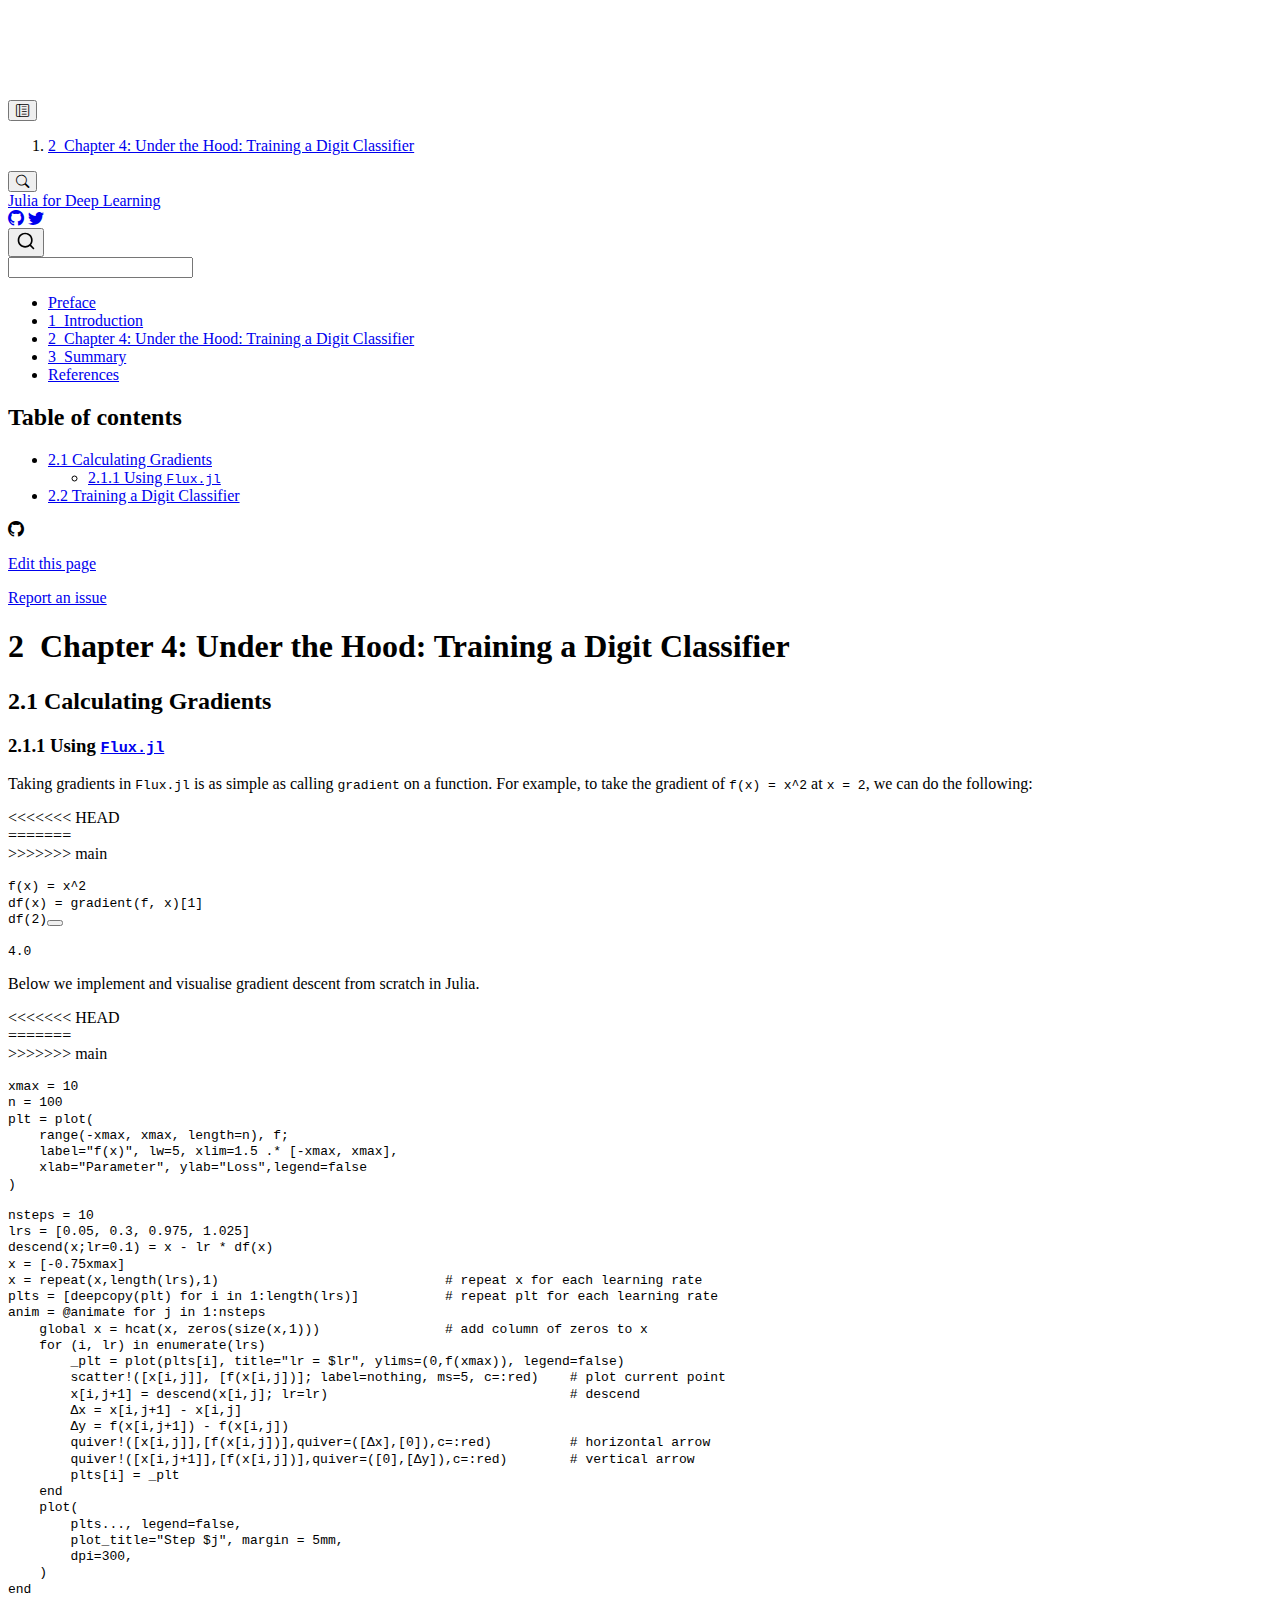
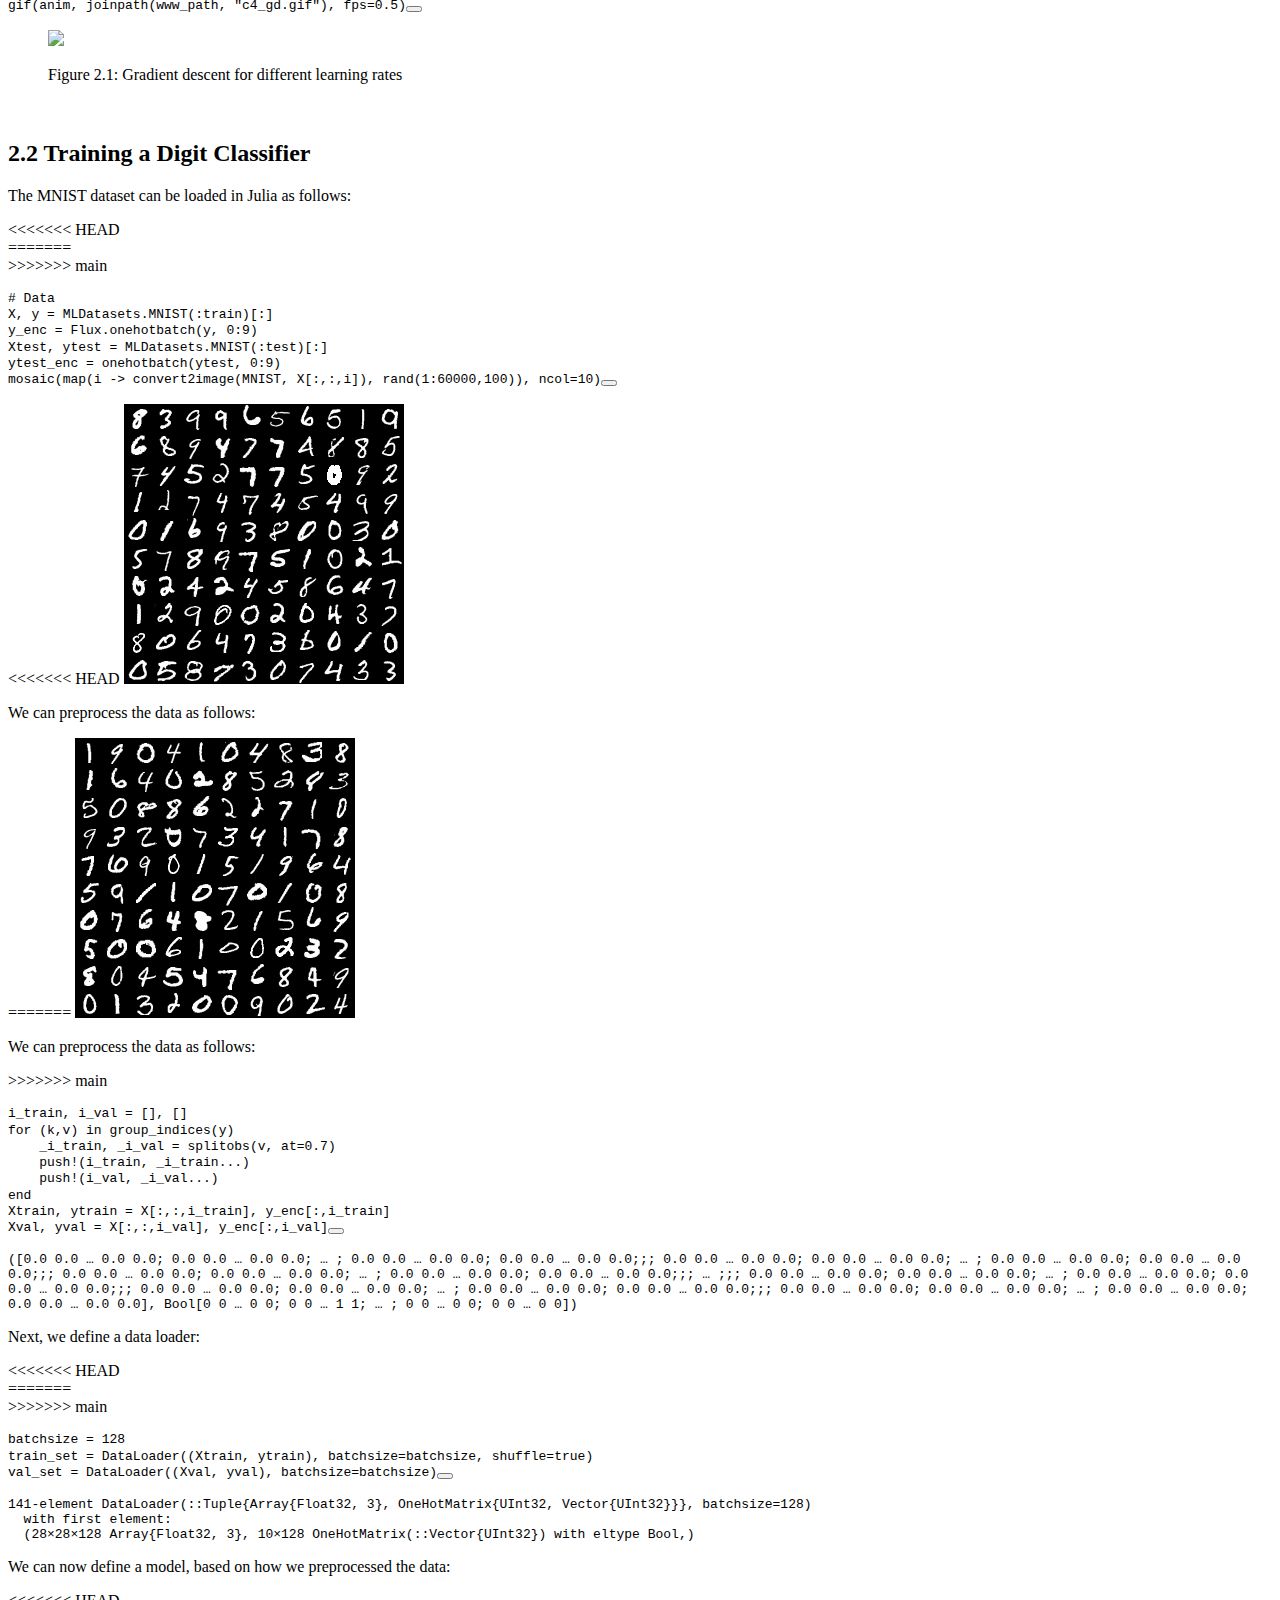
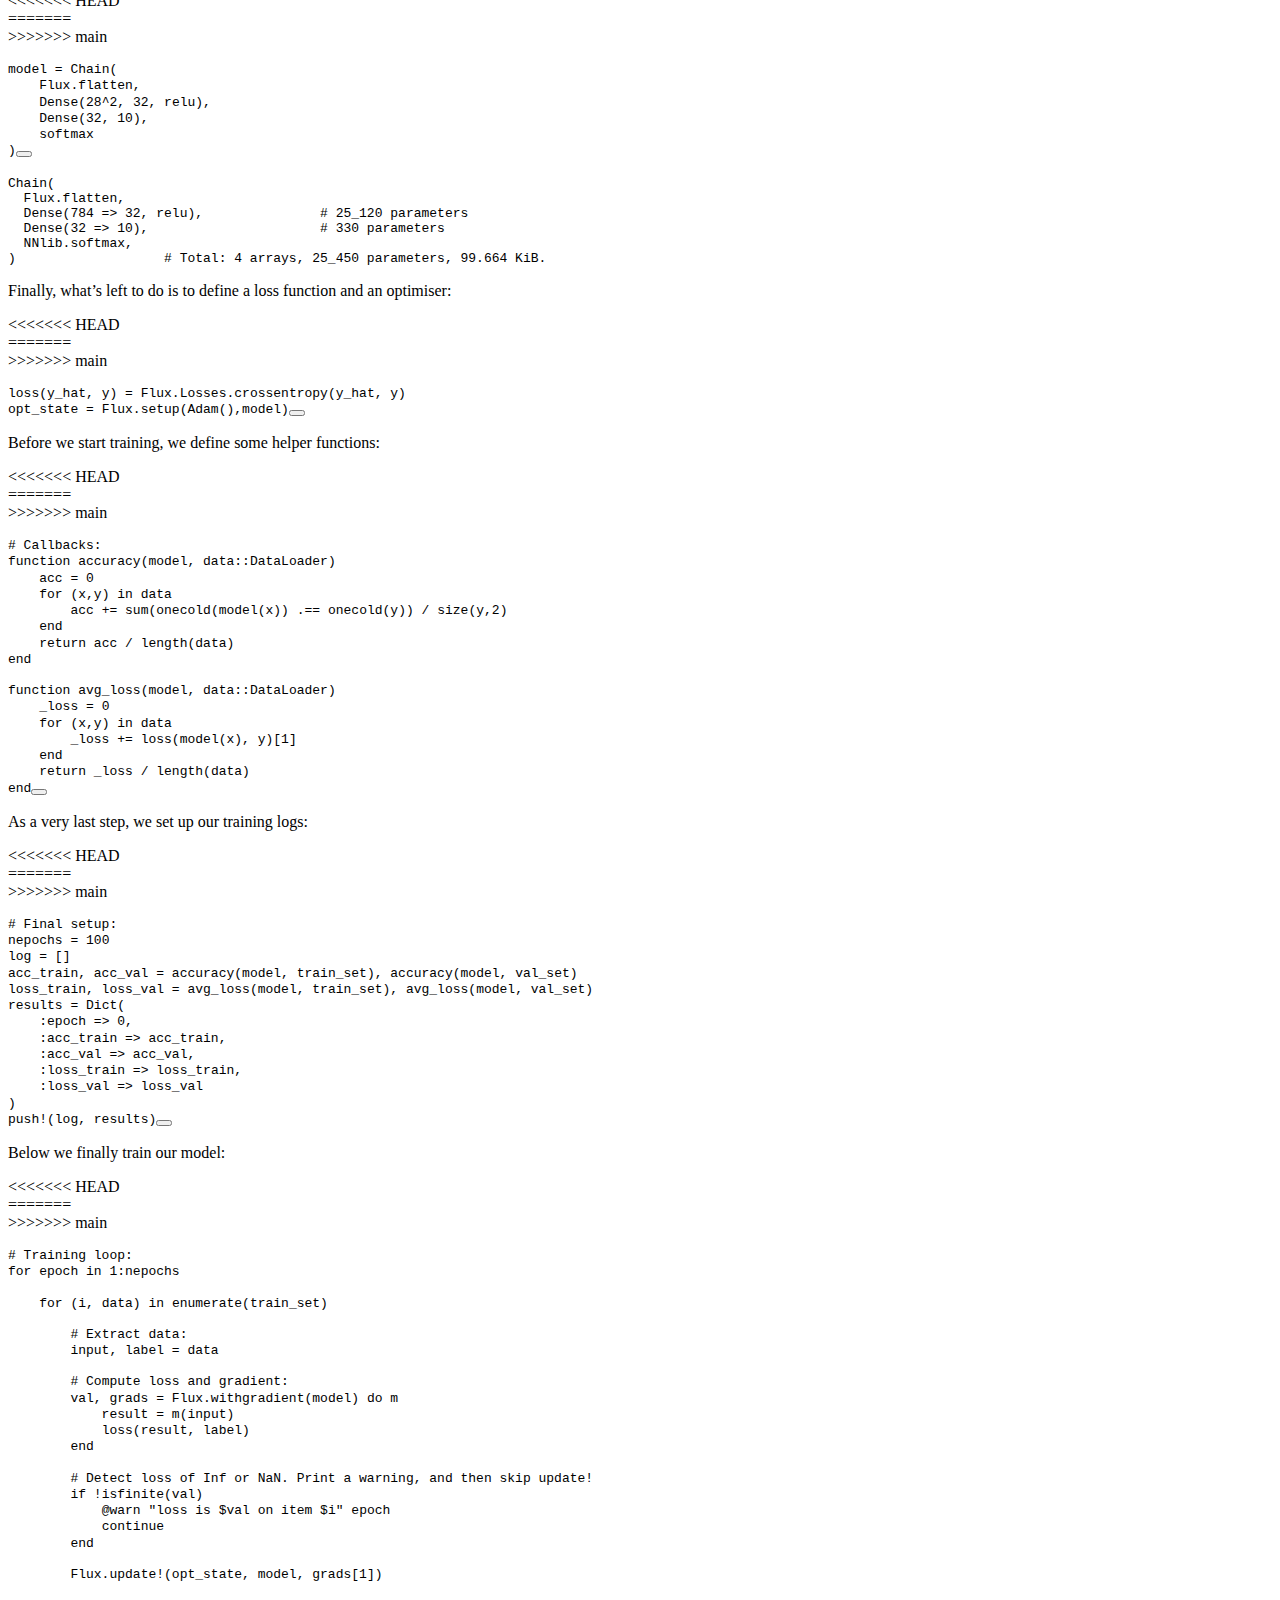
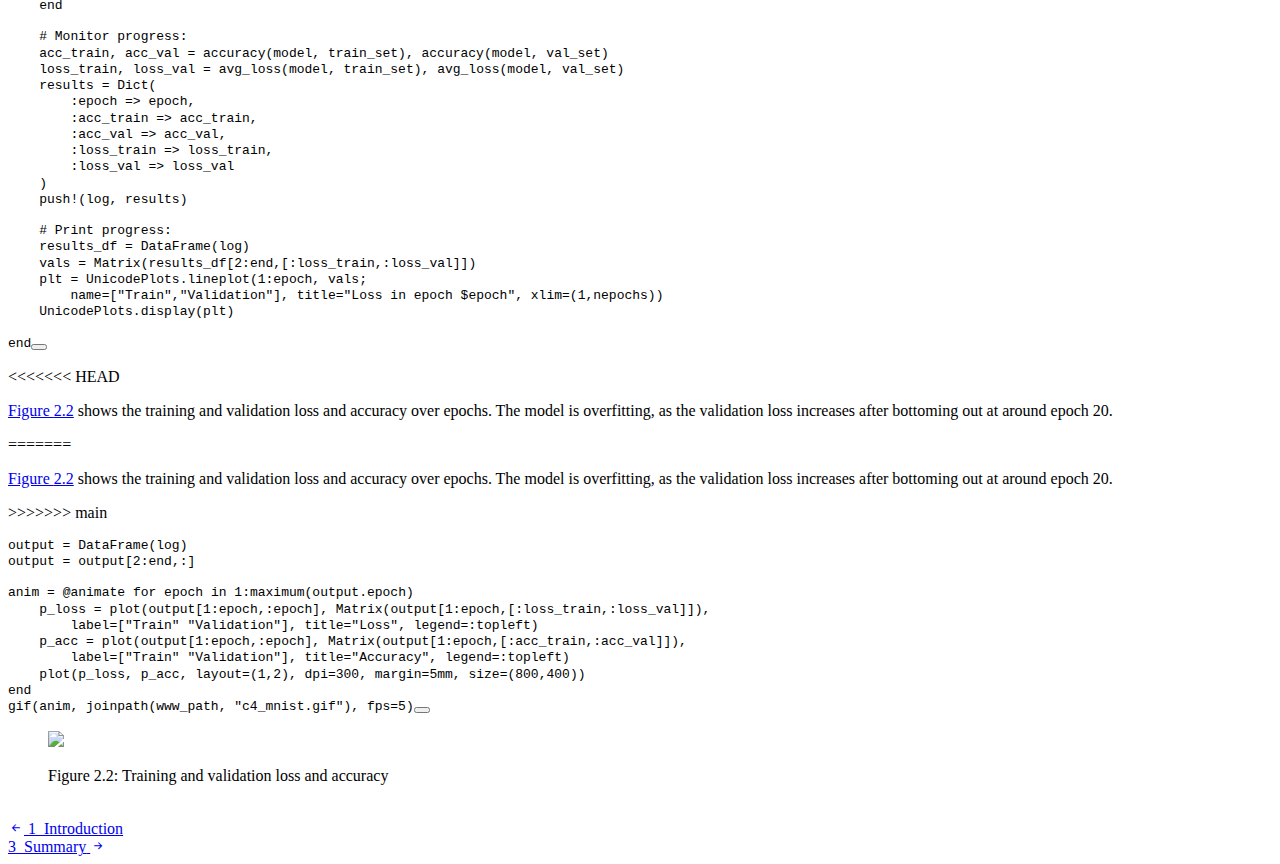
==== docs/chapters/c4.html @ 35c33079 "Merge pull request #4 from pat-alt/render-instructions" ====
<!DOCTYPE html>
<html xmlns="http://www.w3.org/1999/xhtml" lang="en" xml:lang="en"><head>

<meta charset="utf-8">
<meta name="generator" content="quarto-1.3.433">

<meta name="viewport" content="width=device-width, initial-scale=1.0, user-scalable=yes">


<title>Julia for Deep Learning - 2&nbsp; Chapter 4: Under the Hood: Training a Digit Classifier</title>
<style>
code{white-space: pre-wrap;}
span.smallcaps{font-variant: small-caps;}
div.columns{display: flex; gap: min(4vw, 1.5em);}
div.column{flex: auto; overflow-x: auto;}
div.hanging-indent{margin-left: 1.5em; text-indent: -1.5em;}
ul.task-list{list-style: none;}
ul.task-list li input[type="checkbox"] {
  width: 0.8em;
  margin: 0 0.8em 0.2em -1em; /* quarto-specific, see https://github.com/quarto-dev/quarto-cli/issues/4556 */ 
  vertical-align: middle;
}
/* CSS for syntax highlighting */
pre > code.sourceCode { white-space: pre; position: relative; }
pre > code.sourceCode > span { display: inline-block; line-height: 1.25; }
pre > code.sourceCode > span:empty { height: 1.2em; }
.sourceCode { overflow: visible; }
code.sourceCode > span { color: inherit; text-decoration: inherit; }
div.sourceCode { margin: 1em 0; }
pre.sourceCode { margin: 0; }
@media screen {
div.sourceCode { overflow: auto; }
}
@media print {
pre > code.sourceCode { white-space: pre-wrap; }
pre > code.sourceCode > span { text-indent: -5em; padding-left: 5em; }
}
pre.numberSource code
  { counter-reset: source-line 0; }
pre.numberSource code > span
  { position: relative; left: -4em; counter-increment: source-line; }
pre.numberSource code > span > a:first-child::before
  { content: counter(source-line);
    position: relative; left: -1em; text-align: right; vertical-align: baseline;
    border: none; display: inline-block;
    -webkit-touch-callout: none; -webkit-user-select: none;
    -khtml-user-select: none; -moz-user-select: none;
    -ms-user-select: none; user-select: none;
    padding: 0 4px; width: 4em;
  }
pre.numberSource { margin-left: 3em;  padding-left: 4px; }
div.sourceCode
  {   }
@media screen {
pre > code.sourceCode > span > a:first-child::before { text-decoration: underline; }
}
</style>


<script src="../site_libs/quarto-nav/quarto-nav.js"></script>
<script src="../site_libs/quarto-nav/headroom.min.js"></script>
<script src="../site_libs/clipboard/clipboard.min.js"></script>
<script src="../site_libs/quarto-search/autocomplete.umd.js"></script>
<script src="../site_libs/quarto-search/fuse.min.js"></script>
<script src="../site_libs/quarto-search/quarto-search.js"></script>
<meta name="quarto:offset" content="../">
<link href="../summary.html" rel="next">
<link href="../intro.html" rel="prev">
<link href="../logo.png" rel="icon" type="image/png">
<script src="../site_libs/quarto-html/quarto.js"></script>
<script src="../site_libs/quarto-html/popper.min.js"></script>
<script src="../site_libs/quarto-html/tippy.umd.min.js"></script>
<script src="../site_libs/quarto-html/anchor.min.js"></script>
<link href="../site_libs/quarto-html/tippy.css" rel="stylesheet">
<link href="../site_libs/quarto-html/quarto-syntax-highlighting.css" rel="stylesheet" id="quarto-text-highlighting-styles">
<script src="../site_libs/bootstrap/bootstrap.min.js"></script>
<link href="../site_libs/bootstrap/bootstrap-icons.css" rel="stylesheet">
<link href="../site_libs/bootstrap/bootstrap.min.css" rel="stylesheet" id="quarto-bootstrap" data-mode="light">
<script id="quarto-search-options" type="application/json">{
  "location": "sidebar",
  "copy-button": false,
  "collapse-after": 3,
  "panel-placement": "start",
  "type": "textbox",
  "limit": 20,
  "language": {
    "search-no-results-text": "No results",
    "search-matching-documents-text": "matching documents",
    "search-copy-link-title": "Copy link to search",
    "search-hide-matches-text": "Hide additional matches",
    "search-more-match-text": "more match in this document",
    "search-more-matches-text": "more matches in this document",
    "search-clear-button-title": "Clear",
    "search-detached-cancel-button-title": "Cancel",
    "search-submit-button-title": "Submit",
    "search-label": "Search"
  }
}</script>
<script src="https://cdnjs.cloudflare.com/ajax/libs/require.js/2.3.6/require.min.js" integrity="sha512-c3Nl8+7g4LMSTdrm621y7kf9v3SDPnhxLNhcjFJbKECVnmZHTdo+IRO05sNLTH/D3vA6u1X32ehoLC7WFVdheg==" crossorigin="anonymous"></script>
<script src="https://cdnjs.cloudflare.com/ajax/libs/jquery/3.5.1/jquery.min.js" integrity="sha512-bLT0Qm9VnAYZDflyKcBaQ2gg0hSYNQrJ8RilYldYQ1FxQYoCLtUjuuRuZo+fjqhx/qtq/1itJ0C2ejDxltZVFg==" crossorigin="anonymous"></script>
<script type="application/javascript">define('jquery', [],function() {return window.jQuery;})</script>


<meta name="twitter:title" content="Julia for Deep Learning - 2&nbsp; Chapter 4: Under the Hood: Training a Digit Classifier">
<meta name="twitter:description" content="">
<meta name="twitter:card" content="summary">
</head>

<body class="nav-sidebar floating">

<div id="quarto-search-results"></div>
  <header id="quarto-header" class="headroom fixed-top">
  <nav class="quarto-secondary-nav">
    <div class="container-fluid d-flex">
      <button type="button" class="quarto-btn-toggle btn" data-bs-toggle="collapse" data-bs-target="#quarto-sidebar,#quarto-sidebar-glass" aria-controls="quarto-sidebar" aria-expanded="false" aria-label="Toggle sidebar navigation" onclick="if (window.quartoToggleHeadroom) { window.quartoToggleHeadroom(); }">
        <i class="bi bi-layout-text-sidebar-reverse"></i>
      </button>
      <nav class="quarto-page-breadcrumbs" aria-label="breadcrumb"><ol class="breadcrumb"><li class="breadcrumb-item"><a href="../chapters/c4.html"><span class="chapter-number">2</span>&nbsp; <span class="chapter-title">Chapter 4: Under the Hood: Training a Digit Classifier</span></a></li></ol></nav>
      <a class="flex-grow-1" role="button" data-bs-toggle="collapse" data-bs-target="#quarto-sidebar,#quarto-sidebar-glass" aria-controls="quarto-sidebar" aria-expanded="false" aria-label="Toggle sidebar navigation" onclick="if (window.quartoToggleHeadroom) { window.quartoToggleHeadroom(); }">      
      </a>
      <button type="button" class="btn quarto-search-button" aria-label="" onclick="window.quartoOpenSearch();">
        <i class="bi bi-search"></i>
      </button>
    </div>
  </nav>
</header>
<!-- content -->
<div id="quarto-content" class="quarto-container page-columns page-rows-contents page-layout-article">
<!-- sidebar -->
  <nav id="quarto-sidebar" class="sidebar collapse collapse-horizontal sidebar-navigation floating overflow-auto">
    <div class="pt-lg-2 mt-2 text-left sidebar-header">
    <div class="sidebar-title mb-0 py-0">
      <a href="../">Julia for Deep Learning</a> 
        <div class="sidebar-tools-main">
    <a href="https://github.com/pat-alt/julia-deeplearning-book" rel="" title="Source Code" class="quarto-navigation-tool px-1" aria-label="Source Code"><i class="bi bi-github"></i></a>
    <a href="https://twitter.com/intent/tweet?url=|url|" rel="" title="Twitter" class="quarto-navigation-tool px-1" aria-label="Twitter"><i class="bi bi-twitter"></i></a>
</div>
    </div>
      </div>
        <div class="mt-2 flex-shrink-0 align-items-center">
        <div class="sidebar-search">
        <div id="quarto-search" class="" title="Search"></div>
        </div>
        </div>
    <div class="sidebar-menu-container"> 
    <ul class="list-unstyled mt-1">
        <li class="sidebar-item">
  <div class="sidebar-item-container"> 
  <a href="../index.html" class="sidebar-item-text sidebar-link">
 <span class="menu-text">Preface</span></a>
  </div>
</li>
        <li class="sidebar-item">
  <div class="sidebar-item-container"> 
  <a href="../intro.html" class="sidebar-item-text sidebar-link">
 <span class="menu-text"><span class="chapter-number">1</span>&nbsp; <span class="chapter-title">Introduction</span></span></a>
  </div>
</li>
        <li class="sidebar-item">
  <div class="sidebar-item-container"> 
  <a href="../chapters/c4.html" class="sidebar-item-text sidebar-link active">
 <span class="menu-text"><span class="chapter-number">2</span>&nbsp; <span class="chapter-title">Chapter 4: Under the Hood: Training a Digit Classifier</span></span></a>
  </div>
</li>
        <li class="sidebar-item">
  <div class="sidebar-item-container"> 
  <a href="../summary.html" class="sidebar-item-text sidebar-link">
 <span class="menu-text"><span class="chapter-number">3</span>&nbsp; <span class="chapter-title">Summary</span></span></a>
  </div>
</li>
        <li class="sidebar-item">
  <div class="sidebar-item-container"> 
  <a href="../references.html" class="sidebar-item-text sidebar-link">
 <span class="menu-text">References</span></a>
  </div>
</li>
    </ul>
    </div>
</nav>
<div id="quarto-sidebar-glass" data-bs-toggle="collapse" data-bs-target="#quarto-sidebar,#quarto-sidebar-glass"></div>
<!-- margin-sidebar -->
    <div id="quarto-margin-sidebar" class="sidebar margin-sidebar">
        <nav id="TOC" role="doc-toc" class="toc-active">
    <h2 id="toc-title">Table of contents</h2>
   
  <ul>
  <li><a href="#calculating-gradients" id="toc-calculating-gradients" class="nav-link active" data-scroll-target="#calculating-gradients"><span class="header-section-number">2.1</span> Calculating Gradients</a>
  <ul class="collapse">
  <li><a href="#using-flux.jl" id="toc-using-flux.jl" class="nav-link" data-scroll-target="#using-flux.jl"><span class="header-section-number">2.1.1</span> Using <code>Flux.jl</code></a></li>
  </ul></li>
  <li><a href="#training-a-digit-classifier" id="toc-training-a-digit-classifier" class="nav-link" data-scroll-target="#training-a-digit-classifier"><span class="header-section-number">2.2</span> Training a Digit Classifier</a></li>
  </ul>
<div class="toc-actions"><div><i class="bi bi-github"></i></div><div class="action-links"><p><a href="https://github.com/pat-alt/julia-deeplearning-book/edit/main/chapters/c4.qmd" class="toc-action">Edit this page</a></p><p><a href="https://github.com/pat-alt/julia-deeplearning-book/issues/new" class="toc-action">Report an issue</a></p></div></div></nav>
    </div>
<!-- main -->
<main class="content" id="quarto-document-content">

<header id="title-block-header" class="quarto-title-block default">
<div class="quarto-title">
<h1 class="title"><span class="chapter-number">2</span>&nbsp; <span class="chapter-title">Chapter 4: Under the Hood: Training a Digit Classifier</span></h1>
</div>



<div class="quarto-title-meta">

    
  
    
  </div>
  

</header>

<section id="calculating-gradients" class="level2" data-number="2.1">
<h2 data-number="2.1" class="anchored" data-anchor-id="calculating-gradients"><span class="header-section-number">2.1</span> Calculating Gradients</h2>
<section id="using-flux.jl" class="level3" data-number="2.1.1">
<h3 data-number="2.1.1" class="anchored" data-anchor-id="using-flux.jl"><span class="header-section-number">2.1.1</span> Using <a href="https://fluxml.ai/Flux.jl/stable/models/basics/"><code>Flux.jl</code></a></h3>
<p>Taking gradients in <code>Flux.jl</code> is as simple as calling <code>gradient</code> on a function. For example, to take the gradient of <code>f(x) = x^2</code> at <code>x = 2</code>, we can do the following:</p>
<<<<<<< HEAD
<div class="cell" data-execution_count="2">
=======
<div id="1b4338cd" class="cell" data-execution_count="2">
>>>>>>> main
<div class="sourceCode cell-code" id="cb1"><pre class="sourceCode julia code-with-copy"><code class="sourceCode julia"><span id="cb1-1"><a href="#cb1-1" aria-hidden="true" tabindex="-1"></a><span class="fu">f</span>(x) <span class="op">=</span> x<span class="op">^</span><span class="fl">2</span></span>
<span id="cb1-2"><a href="#cb1-2" aria-hidden="true" tabindex="-1"></a><span class="fu">df</span>(x) <span class="op">=</span> <span class="fu">gradient</span>(f, x)[<span class="fl">1</span>]</span>
<span id="cb1-3"><a href="#cb1-3" aria-hidden="true" tabindex="-1"></a><span class="fu">df</span>(<span class="fl">2</span>)</span></code><button title="Copy to Clipboard" class="code-copy-button"><i class="bi"></i></button></pre></div>
<div class="cell-output cell-output-display" data-execution_count="3">
<pre><code>4.0</code></pre>
</div>
</div>
<p>Below we implement and visualise gradient descent from scratch in Julia.</p>
<<<<<<< HEAD
<div class="cell" data-execution_count="3">
=======
<div id="68014750" class="cell" data-execution_count="3">
>>>>>>> main
<div class="sourceCode cell-code" id="cb3"><pre class="sourceCode julia code-with-copy"><code class="sourceCode julia"><span id="cb3-1"><a href="#cb3-1" aria-hidden="true" tabindex="-1"></a>xmax <span class="op">=</span> <span class="fl">10</span></span>
<span id="cb3-2"><a href="#cb3-2" aria-hidden="true" tabindex="-1"></a>n <span class="op">=</span> <span class="fl">100</span></span>
<span id="cb3-3"><a href="#cb3-3" aria-hidden="true" tabindex="-1"></a>plt <span class="op">=</span> <span class="fu">plot</span>(</span>
<span id="cb3-4"><a href="#cb3-4" aria-hidden="true" tabindex="-1"></a>    <span class="fu">range</span>(<span class="op">-</span>xmax, xmax, length<span class="op">=</span>n), f;</span>
<span id="cb3-5"><a href="#cb3-5" aria-hidden="true" tabindex="-1"></a>    label<span class="op">=</span><span class="st">"f(x)"</span>, lw<span class="op">=</span><span class="fl">5</span>, xlim<span class="op">=</span><span class="fl">1.5</span> <span class="op">.*</span> [<span class="op">-</span>xmax, xmax], </span>
<span id="cb3-6"><a href="#cb3-6" aria-hidden="true" tabindex="-1"></a>    xlab<span class="op">=</span><span class="st">"Parameter"</span>, ylab<span class="op">=</span><span class="st">"Loss"</span>,legend<span class="op">=</span><span class="cn">false</span></span>
<span id="cb3-7"><a href="#cb3-7" aria-hidden="true" tabindex="-1"></a>)</span>
<span id="cb3-8"><a href="#cb3-8" aria-hidden="true" tabindex="-1"></a></span>
<span id="cb3-9"><a href="#cb3-9" aria-hidden="true" tabindex="-1"></a>nsteps <span class="op">=</span> <span class="fl">10</span></span>
<span id="cb3-10"><a href="#cb3-10" aria-hidden="true" tabindex="-1"></a>lrs <span class="op">=</span> [<span class="fl">0.05</span>, <span class="fl">0.3</span>, <span class="fl">0.975</span>, <span class="fl">1.025</span>]</span>
<span id="cb3-11"><a href="#cb3-11" aria-hidden="true" tabindex="-1"></a><span class="fu">descend</span>(x;lr<span class="op">=</span><span class="fl">0.1</span>) <span class="op">=</span> x <span class="op">-</span> lr <span class="op">*</span> <span class="fu">df</span>(x)</span>
<span id="cb3-12"><a href="#cb3-12" aria-hidden="true" tabindex="-1"></a>x <span class="op">=</span> [<span class="op">-</span><span class="fl">0.75</span>xmax]       </span>
<span id="cb3-13"><a href="#cb3-13" aria-hidden="true" tabindex="-1"></a>x <span class="op">=</span> <span class="fu">repeat</span>(x,<span class="fu">length</span>(lrs),<span class="fl">1</span>)                             <span class="co"># repeat x for each learning rate</span></span>
<span id="cb3-14"><a href="#cb3-14" aria-hidden="true" tabindex="-1"></a>plts <span class="op">=</span> [<span class="fu">deepcopy</span>(plt) for i <span class="kw">in</span> <span class="fl">1</span><span class="op">:</span><span class="fu">length</span>(lrs)]           <span class="co"># repeat plt for each learning rate</span></span>
<span id="cb3-15"><a href="#cb3-15" aria-hidden="true" tabindex="-1"></a>anim <span class="op">=</span> <span class="pp">@animate</span> <span class="cf">for</span> j <span class="kw">in</span> <span class="fl">1</span><span class="op">:</span>nsteps</span>
<span id="cb3-16"><a href="#cb3-16" aria-hidden="true" tabindex="-1"></a>    <span class="kw">global</span> x <span class="op">=</span> <span class="fu">hcat</span>(x, <span class="fu">zeros</span>(<span class="fu">size</span>(x,<span class="fl">1</span>)))                <span class="co"># add column of zeros to x</span></span>
<span id="cb3-17"><a href="#cb3-17" aria-hidden="true" tabindex="-1"></a>    <span class="cf">for</span> (i, lr) <span class="kw">in</span> <span class="fu">enumerate</span>(lrs)</span>
<span id="cb3-18"><a href="#cb3-18" aria-hidden="true" tabindex="-1"></a>        _plt <span class="op">=</span> <span class="fu">plot</span>(plts[i], title<span class="op">=</span><span class="st">"lr = </span><span class="sc">$</span>lr<span class="st">"</span>, ylims<span class="op">=</span>(<span class="fl">0</span>,<span class="fu">f</span>(xmax)), legend<span class="op">=</span><span class="cn">false</span>)</span>
<span id="cb3-19"><a href="#cb3-19" aria-hidden="true" tabindex="-1"></a>        <span class="fu">scatter!</span>([x[i,j]], [<span class="fu">f</span>(x[i,j])]; label<span class="op">=</span><span class="cn">nothing</span>, ms<span class="op">=</span><span class="fl">5</span>, c<span class="op">=:</span>red)    <span class="co"># plot current point</span></span>
<span id="cb3-20"><a href="#cb3-20" aria-hidden="true" tabindex="-1"></a>        x[i,j<span class="op">+</span><span class="fl">1</span>] <span class="op">=</span> <span class="fu">descend</span>(x[i,j]; lr<span class="op">=</span>lr)                               <span class="co"># descend</span></span>
<span id="cb3-21"><a href="#cb3-21" aria-hidden="true" tabindex="-1"></a>        Δx <span class="op">=</span> x[i,j<span class="op">+</span><span class="fl">1</span>] <span class="op">-</span> x[i,j]</span>
<span id="cb3-22"><a href="#cb3-22" aria-hidden="true" tabindex="-1"></a>        Δy <span class="op">=</span> <span class="fu">f</span>(x[i,j<span class="op">+</span><span class="fl">1</span>]) <span class="op">-</span> <span class="fu">f</span>(x[i,j])</span>
<span id="cb3-23"><a href="#cb3-23" aria-hidden="true" tabindex="-1"></a>        <span class="fu">quiver!</span>([x[i,j]],[<span class="fu">f</span>(x[i,j])],quiver<span class="op">=</span>([Δx],[<span class="fl">0</span>]),c<span class="op">=:</span>red)          <span class="co"># horizontal arrow</span></span>
<span id="cb3-24"><a href="#cb3-24" aria-hidden="true" tabindex="-1"></a>        <span class="fu">quiver!</span>([x[i,j<span class="op">+</span><span class="fl">1</span>]],[<span class="fu">f</span>(x[i,j])],quiver<span class="op">=</span>([<span class="fl">0</span>],[Δy]),c<span class="op">=:</span>red)        <span class="co"># vertical arrow</span></span>
<span id="cb3-25"><a href="#cb3-25" aria-hidden="true" tabindex="-1"></a>        plts[i] <span class="op">=</span> _plt</span>
<span id="cb3-26"><a href="#cb3-26" aria-hidden="true" tabindex="-1"></a>    <span class="cf">end</span></span>
<span id="cb3-27"><a href="#cb3-27" aria-hidden="true" tabindex="-1"></a>    <span class="fu">plot</span>(</span>
<span id="cb3-28"><a href="#cb3-28" aria-hidden="true" tabindex="-1"></a>        plts<span class="op">...</span>, legend<span class="op">=</span><span class="cn">false</span>,</span>
<span id="cb3-29"><a href="#cb3-29" aria-hidden="true" tabindex="-1"></a>        plot_title<span class="op">=</span><span class="st">"Step </span><span class="sc">$</span>j<span class="st">"</span>, margin <span class="op">=</span> <span class="fl">5</span>mm,</span>
<span id="cb3-30"><a href="#cb3-30" aria-hidden="true" tabindex="-1"></a>        dpi<span class="op">=</span><span class="fl">300</span>,</span>
<span id="cb3-31"><a href="#cb3-31" aria-hidden="true" tabindex="-1"></a>    )</span>
<span id="cb3-32"><a href="#cb3-32" aria-hidden="true" tabindex="-1"></a><span class="cf">end</span></span>
<span id="cb3-33"><a href="#cb3-33" aria-hidden="true" tabindex="-1"></a><span class="fu">gif</span>(anim, <span class="fu">joinpath</span>(www_path, <span class="st">"c4_gd.gif"</span>), fps<span class="op">=</span><span class="fl">0.5</span>)</span></code><button title="Copy to Clipboard" class="code-copy-button"><i class="bi"></i></button></pre></div>
</div>
<div id="fig-gd" class="quarto-figure quarto-figure-center anchored">
<figure class="figure">
<p><img src="../www/c4_gd.gif" class="img-fluid figure-img" style="width:100.0%"></p>
<figcaption class="figure-caption">Figure&nbsp;2.1: Gradient descent for different learning rates</figcaption>
</figure>
</div>
</section>
</section>
<section id="training-a-digit-classifier" class="level2" data-number="2.2">
<h2 data-number="2.2" class="anchored" data-anchor-id="training-a-digit-classifier"><span class="header-section-number">2.2</span> Training a Digit Classifier</h2>
<p>The MNIST dataset can be loaded in Julia as follows:</p>
<<<<<<< HEAD
<div class="cell" data-execution_count="4">
=======
<div id="2387f409" class="cell" data-execution_count="4">
>>>>>>> main
<div class="sourceCode cell-code" id="cb4"><pre class="sourceCode julia code-with-copy"><code class="sourceCode julia"><span id="cb4-1"><a href="#cb4-1" aria-hidden="true" tabindex="-1"></a><span class="co"># Data</span></span>
<span id="cb4-2"><a href="#cb4-2" aria-hidden="true" tabindex="-1"></a>X, y <span class="op">=</span> MLDatasets.<span class="fu">MNIST</span>(<span class="op">:</span>train)[<span class="op">:</span>]</span>
<span id="cb4-3"><a href="#cb4-3" aria-hidden="true" tabindex="-1"></a>y_enc <span class="op">=</span> Flux.<span class="fu">onehotbatch</span>(y, <span class="fl">0</span><span class="op">:</span><span class="fl">9</span>)</span>
<span id="cb4-4"><a href="#cb4-4" aria-hidden="true" tabindex="-1"></a>Xtest, ytest <span class="op">=</span> MLDatasets.<span class="fu">MNIST</span>(<span class="op">:</span>test)[<span class="op">:</span>]</span>
<span id="cb4-5"><a href="#cb4-5" aria-hidden="true" tabindex="-1"></a>ytest_enc <span class="op">=</span> <span class="fu">onehotbatch</span>(ytest, <span class="fl">0</span><span class="op">:</span><span class="fl">9</span>)</span>
<span id="cb4-6"><a href="#cb4-6" aria-hidden="true" tabindex="-1"></a><span class="fu">mosaic</span>(<span class="fu">map</span>(i <span class="op">-&gt;</span> <span class="fu">convert2image</span>(MNIST, X[<span class="op">:</span>,<span class="op">:</span>,i]), <span class="fu">rand</span>(<span class="fl">1</span><span class="op">:</span><span class="fl">60000</span>,<span class="fl">100</span>)), ncol<span class="op">=</span><span class="fl">10</span>)</span></code><button title="Copy to Clipboard" class="code-copy-button"><i class="bi"></i></button></pre></div>
<div class="cell-output cell-output-display" data-execution_count="4">
<<<<<<< HEAD
<img src="[data-uri]">
</div>
</div>
<p>We can preprocess the data as follows:</p>
<div class="cell" data-execution_count="5">
=======
<img src="[data-uri]">
</div>
</div>
<p>We can preprocess the data as follows:</p>
<div id="d7192935" class="cell" data-execution_count="5">
>>>>>>> main
<div class="sourceCode cell-code" id="cb5"><pre class="sourceCode julia code-with-copy"><code class="sourceCode julia"><span id="cb5-1"><a href="#cb5-1" aria-hidden="true" tabindex="-1"></a>i_train, i_val <span class="op">=</span> [], []</span>
<span id="cb5-2"><a href="#cb5-2" aria-hidden="true" tabindex="-1"></a><span class="cf">for</span> (k,v) <span class="kw">in</span> <span class="fu">group_indices</span>(y)</span>
<span id="cb5-3"><a href="#cb5-3" aria-hidden="true" tabindex="-1"></a>    _i_train, _i_val <span class="op">=</span> <span class="fu">splitobs</span>(v, at<span class="op">=</span><span class="fl">0.7</span>)</span>
<span id="cb5-4"><a href="#cb5-4" aria-hidden="true" tabindex="-1"></a>    <span class="fu">push!</span>(i_train, _i_train<span class="op">...</span>)</span>
<span id="cb5-5"><a href="#cb5-5" aria-hidden="true" tabindex="-1"></a>    <span class="fu">push!</span>(i_val, _i_val<span class="op">...</span>)</span>
<span id="cb5-6"><a href="#cb5-6" aria-hidden="true" tabindex="-1"></a><span class="cf">end</span></span>
<span id="cb5-7"><a href="#cb5-7" aria-hidden="true" tabindex="-1"></a>Xtrain, ytrain <span class="op">=</span> X[<span class="op">:</span>,<span class="op">:</span>,i_train], y_enc[<span class="op">:</span>,i_train]</span>
<span id="cb5-8"><a href="#cb5-8" aria-hidden="true" tabindex="-1"></a>Xval, yval <span class="op">=</span> X[<span class="op">:</span>,<span class="op">:</span>,i_val], y_enc[<span class="op">:</span>,i_val]</span></code><button title="Copy to Clipboard" class="code-copy-button"><i class="bi"></i></button></pre></div>
<div class="cell-output cell-output-display" data-execution_count="5">
<pre><code>([0.0 0.0 … 0.0 0.0; 0.0 0.0 … 0.0 0.0; … ; 0.0 0.0 … 0.0 0.0; 0.0 0.0 … 0.0 0.0;;; 0.0 0.0 … 0.0 0.0; 0.0 0.0 … 0.0 0.0; … ; 0.0 0.0 … 0.0 0.0; 0.0 0.0 … 0.0 0.0;;; 0.0 0.0 … 0.0 0.0; 0.0 0.0 … 0.0 0.0; … ; 0.0 0.0 … 0.0 0.0; 0.0 0.0 … 0.0 0.0;;; … ;;; 0.0 0.0 … 0.0 0.0; 0.0 0.0 … 0.0 0.0; … ; 0.0 0.0 … 0.0 0.0; 0.0 0.0 … 0.0 0.0;;; 0.0 0.0 … 0.0 0.0; 0.0 0.0 … 0.0 0.0; … ; 0.0 0.0 … 0.0 0.0; 0.0 0.0 … 0.0 0.0;;; 0.0 0.0 … 0.0 0.0; 0.0 0.0 … 0.0 0.0; … ; 0.0 0.0 … 0.0 0.0; 0.0 0.0 … 0.0 0.0], Bool[0 0 … 0 0; 0 0 … 1 1; … ; 0 0 … 0 0; 0 0 … 0 0])</code></pre>
</div>
</div>
<p>Next, we define a data loader:</p>
<<<<<<< HEAD
<div class="cell" data-execution_count="6">
=======
<div id="1ba282d4" class="cell" data-execution_count="6">
>>>>>>> main
<div class="sourceCode cell-code" id="cb7"><pre class="sourceCode julia code-with-copy"><code class="sourceCode julia"><span id="cb7-1"><a href="#cb7-1" aria-hidden="true" tabindex="-1"></a>batchsize <span class="op">=</span> <span class="fl">128</span></span>
<span id="cb7-2"><a href="#cb7-2" aria-hidden="true" tabindex="-1"></a>train_set <span class="op">=</span> <span class="fu">DataLoader</span>((Xtrain, ytrain), batchsize<span class="op">=</span>batchsize, shuffle<span class="op">=</span><span class="cn">true</span>)</span>
<span id="cb7-3"><a href="#cb7-3" aria-hidden="true" tabindex="-1"></a>val_set <span class="op">=</span> <span class="fu">DataLoader</span>((Xval, yval), batchsize<span class="op">=</span>batchsize)</span></code><button title="Copy to Clipboard" class="code-copy-button"><i class="bi"></i></button></pre></div>
<div class="cell-output cell-output-display" data-execution_count="6">
<pre><code>141-element DataLoader(::Tuple{Array{Float32, 3}, OneHotMatrix{UInt32, Vector{UInt32}}}, batchsize=128)
  with first element:
  (28×28×128 Array{Float32, 3}, 10×128 OneHotMatrix(::Vector{UInt32}) with eltype Bool,)</code></pre>
</div>
</div>
<p>We can now define a model, based on how we preprocessed the data:</p>
<<<<<<< HEAD
<div class="cell" data-execution_count="7">
=======
<div id="734fcca3" class="cell" data-execution_count="7">
>>>>>>> main
<div class="sourceCode cell-code" id="cb9"><pre class="sourceCode julia code-with-copy"><code class="sourceCode julia"><span id="cb9-1"><a href="#cb9-1" aria-hidden="true" tabindex="-1"></a>model <span class="op">=</span> <span class="fu">Chain</span>(</span>
<span id="cb9-2"><a href="#cb9-2" aria-hidden="true" tabindex="-1"></a>    Flux.flatten,</span>
<span id="cb9-3"><a href="#cb9-3" aria-hidden="true" tabindex="-1"></a>    <span class="fu">Dense</span>(<span class="fl">28</span><span class="op">^</span><span class="fl">2</span>, <span class="fl">32</span>, relu),</span>
<span id="cb9-4"><a href="#cb9-4" aria-hidden="true" tabindex="-1"></a>    <span class="fu">Dense</span>(<span class="fl">32</span>, <span class="fl">10</span>),</span>
<span id="cb9-5"><a href="#cb9-5" aria-hidden="true" tabindex="-1"></a>    softmax</span>
<span id="cb9-6"><a href="#cb9-6" aria-hidden="true" tabindex="-1"></a>)</span></code><button title="Copy to Clipboard" class="code-copy-button"><i class="bi"></i></button></pre></div>
<div class="cell-output cell-output-display" data-execution_count="7">
<div class="ansi-escaped-output">
<pre>Chain(
  Flux.flatten,
  Dense(784 =&gt; 32, relu),               <span class="ansi-bright-black-fg"># 25_120 parameters</span>
  Dense(32 =&gt; 10),                      <span class="ansi-bright-black-fg"># 330 parameters</span>
  NNlib.softmax,
) <span class="ansi-bright-black-fg">                  # Total: 4 arrays, </span>25_450 parameters, 99.664 KiB.</pre>
</div>
</div>
</div>
<p>Finally, what’s left to do is to define a loss function and an optimiser:</p>
<<<<<<< HEAD
<div class="cell" data-execution_count="8">
=======
<div id="509033ab" class="cell" data-execution_count="8">
>>>>>>> main
<div class="sourceCode cell-code" id="cb10"><pre class="sourceCode julia code-with-copy"><code class="sourceCode julia"><span id="cb10-1"><a href="#cb10-1" aria-hidden="true" tabindex="-1"></a><span class="fu">loss</span>(y_hat, y) <span class="op">=</span> Flux.Losses.<span class="fu">crossentropy</span>(y_hat, y)</span>
<span id="cb10-2"><a href="#cb10-2" aria-hidden="true" tabindex="-1"></a>opt_state <span class="op">=</span> Flux.<span class="fu">setup</span>(<span class="fu">Adam</span>(),model)</span></code><button title="Copy to Clipboard" class="code-copy-button"><i class="bi"></i></button></pre></div>
</div>
<p>Before we start training, we define some helper functions:</p>
<<<<<<< HEAD
<div class="cell" data-execution_count="9">
=======
<div id="6d1fdd9b" class="cell" data-execution_count="9">
>>>>>>> main
<div class="sourceCode cell-code" id="cb11"><pre class="sourceCode julia code-with-copy"><code class="sourceCode julia"><span id="cb11-1"><a href="#cb11-1" aria-hidden="true" tabindex="-1"></a><span class="co"># Callbacks:</span></span>
<span id="cb11-2"><a href="#cb11-2" aria-hidden="true" tabindex="-1"></a><span class="kw">function</span> <span class="fu">accuracy</span>(model, data<span class="op">::</span><span class="dt">DataLoader</span>)</span>
<span id="cb11-3"><a href="#cb11-3" aria-hidden="true" tabindex="-1"></a>    acc <span class="op">=</span> <span class="fl">0</span></span>
<span id="cb11-4"><a href="#cb11-4" aria-hidden="true" tabindex="-1"></a>    <span class="cf">for</span> (x,y) <span class="kw">in</span> data</span>
<span id="cb11-5"><a href="#cb11-5" aria-hidden="true" tabindex="-1"></a>        acc <span class="op">+=</span> <span class="fu">sum</span>(<span class="fu">onecold</span>(<span class="fu">model</span>(x)) <span class="op">.==</span> <span class="fu">onecold</span>(y)) <span class="op">/</span> <span class="fu">size</span>(y,<span class="fl">2</span>)</span>
<span id="cb11-6"><a href="#cb11-6" aria-hidden="true" tabindex="-1"></a>    <span class="cf">end</span></span>
<span id="cb11-7"><a href="#cb11-7" aria-hidden="true" tabindex="-1"></a>    <span class="cf">return</span> acc <span class="op">/</span> <span class="fu">length</span>(data)</span>
<span id="cb11-8"><a href="#cb11-8" aria-hidden="true" tabindex="-1"></a><span class="kw">end</span></span>
<span id="cb11-9"><a href="#cb11-9" aria-hidden="true" tabindex="-1"></a></span>
<span id="cb11-10"><a href="#cb11-10" aria-hidden="true" tabindex="-1"></a><span class="kw">function</span> <span class="fu">avg_loss</span>(model, data<span class="op">::</span><span class="dt">DataLoader</span>)</span>
<span id="cb11-11"><a href="#cb11-11" aria-hidden="true" tabindex="-1"></a>    _loss <span class="op">=</span> <span class="fl">0</span></span>
<span id="cb11-12"><a href="#cb11-12" aria-hidden="true" tabindex="-1"></a>    <span class="cf">for</span> (x,y) <span class="kw">in</span> data</span>
<span id="cb11-13"><a href="#cb11-13" aria-hidden="true" tabindex="-1"></a>        _loss <span class="op">+=</span> <span class="fu">loss</span>(<span class="fu">model</span>(x), y)[<span class="fl">1</span>]</span>
<span id="cb11-14"><a href="#cb11-14" aria-hidden="true" tabindex="-1"></a>    <span class="cf">end</span></span>
<span id="cb11-15"><a href="#cb11-15" aria-hidden="true" tabindex="-1"></a>    <span class="cf">return</span> _loss <span class="op">/</span> <span class="fu">length</span>(data)</span>
<span id="cb11-16"><a href="#cb11-16" aria-hidden="true" tabindex="-1"></a><span class="kw">end</span></span></code><button title="Copy to Clipboard" class="code-copy-button"><i class="bi"></i></button></pre></div>
</div>
<p>As a very last step, we set up our training logs:</p>
<<<<<<< HEAD
<div class="cell" data-execution_count="10">
=======
<div id="601de624" class="cell" data-execution_count="10">
>>>>>>> main
<div class="sourceCode cell-code" id="cb12"><pre class="sourceCode julia code-with-copy"><code class="sourceCode julia"><span id="cb12-1"><a href="#cb12-1" aria-hidden="true" tabindex="-1"></a><span class="co"># Final setup:</span></span>
<span id="cb12-2"><a href="#cb12-2" aria-hidden="true" tabindex="-1"></a>nepochs <span class="op">=</span> <span class="fl">100</span></span>
<span id="cb12-3"><a href="#cb12-3" aria-hidden="true" tabindex="-1"></a>log <span class="op">=</span> []</span>
<span id="cb12-4"><a href="#cb12-4" aria-hidden="true" tabindex="-1"></a>acc_train, acc_val <span class="op">=</span> <span class="fu">accuracy</span>(model, train_set), <span class="fu">accuracy</span>(model, val_set)</span>
<span id="cb12-5"><a href="#cb12-5" aria-hidden="true" tabindex="-1"></a>loss_train, loss_val <span class="op">=</span> <span class="fu">avg_loss</span>(model, train_set), <span class="fu">avg_loss</span>(model, val_set)</span>
<span id="cb12-6"><a href="#cb12-6" aria-hidden="true" tabindex="-1"></a>results <span class="op">=</span> <span class="fu">Dict</span>(</span>
<span id="cb12-7"><a href="#cb12-7" aria-hidden="true" tabindex="-1"></a>    <span class="op">:</span>epoch <span class="op">=&gt;</span> <span class="fl">0</span>,</span>
<span id="cb12-8"><a href="#cb12-8" aria-hidden="true" tabindex="-1"></a>    <span class="op">:</span>acc_train <span class="op">=&gt;</span> acc_train,</span>
<span id="cb12-9"><a href="#cb12-9" aria-hidden="true" tabindex="-1"></a>    <span class="op">:</span>acc_val <span class="op">=&gt;</span> acc_val,</span>
<span id="cb12-10"><a href="#cb12-10" aria-hidden="true" tabindex="-1"></a>    <span class="op">:</span>loss_train <span class="op">=&gt;</span> loss_train,</span>
<span id="cb12-11"><a href="#cb12-11" aria-hidden="true" tabindex="-1"></a>    <span class="op">:</span>loss_val <span class="op">=&gt;</span> loss_val</span>
<span id="cb12-12"><a href="#cb12-12" aria-hidden="true" tabindex="-1"></a>)</span>
<span id="cb12-13"><a href="#cb12-13" aria-hidden="true" tabindex="-1"></a><span class="fu">push!</span>(log, results)</span></code><button title="Copy to Clipboard" class="code-copy-button"><i class="bi"></i></button></pre></div>
</div>
<p>Below we finally train our model:</p>
<<<<<<< HEAD
<div class="cell" data-execution_count="11">
=======
<div id="fc92cb7c" class="cell" data-execution_count="11">
>>>>>>> main
<div class="sourceCode cell-code" id="cb13"><pre class="sourceCode julia code-with-copy"><code class="sourceCode julia"><span id="cb13-1"><a href="#cb13-1" aria-hidden="true" tabindex="-1"></a><span class="co"># Training loop:</span></span>
<span id="cb13-2"><a href="#cb13-2" aria-hidden="true" tabindex="-1"></a><span class="cf">for</span> epoch <span class="kw">in</span> <span class="fl">1</span><span class="op">:</span>nepochs</span>
<span id="cb13-3"><a href="#cb13-3" aria-hidden="true" tabindex="-1"></a></span>
<span id="cb13-4"><a href="#cb13-4" aria-hidden="true" tabindex="-1"></a>    <span class="cf">for</span> (i, data) <span class="kw">in</span> <span class="fu">enumerate</span>(train_set)</span>
<span id="cb13-5"><a href="#cb13-5" aria-hidden="true" tabindex="-1"></a></span>
<span id="cb13-6"><a href="#cb13-6" aria-hidden="true" tabindex="-1"></a>        <span class="co"># Extract data:</span></span>
<span id="cb13-7"><a href="#cb13-7" aria-hidden="true" tabindex="-1"></a>        input, label <span class="op">=</span> data</span>
<span id="cb13-8"><a href="#cb13-8" aria-hidden="true" tabindex="-1"></a></span>
<span id="cb13-9"><a href="#cb13-9" aria-hidden="true" tabindex="-1"></a>        <span class="co"># Compute loss and gradient:</span></span>
<span id="cb13-10"><a href="#cb13-10" aria-hidden="true" tabindex="-1"></a>        val, grads <span class="op">=</span> Flux.<span class="fu">withgradient</span>(model) <span class="cf">do</span> m</span>
<span id="cb13-11"><a href="#cb13-11" aria-hidden="true" tabindex="-1"></a>            result <span class="op">=</span> <span class="fu">m</span>(input)</span>
<span id="cb13-12"><a href="#cb13-12" aria-hidden="true" tabindex="-1"></a>            <span class="fu">loss</span>(result, label)</span>
<span id="cb13-13"><a href="#cb13-13" aria-hidden="true" tabindex="-1"></a>        <span class="cf">end</span></span>
<span id="cb13-14"><a href="#cb13-14" aria-hidden="true" tabindex="-1"></a></span>
<span id="cb13-15"><a href="#cb13-15" aria-hidden="true" tabindex="-1"></a>        <span class="co"># Detect loss of Inf or NaN. Print a warning, and then skip update!</span></span>
<span id="cb13-16"><a href="#cb13-16" aria-hidden="true" tabindex="-1"></a>        <span class="cf">if</span> !<span class="fu">isfinite</span>(val)</span>
<span id="cb13-17"><a href="#cb13-17" aria-hidden="true" tabindex="-1"></a>            <span class="pp">@warn</span> <span class="st">"loss is </span><span class="sc">$</span>val<span class="st"> on item </span><span class="sc">$</span>i<span class="st">"</span> epoch</span>
<span id="cb13-18"><a href="#cb13-18" aria-hidden="true" tabindex="-1"></a>            <span class="cf">continue</span></span>
<span id="cb13-19"><a href="#cb13-19" aria-hidden="true" tabindex="-1"></a>        <span class="cf">end</span></span>
<span id="cb13-20"><a href="#cb13-20" aria-hidden="true" tabindex="-1"></a></span>
<span id="cb13-21"><a href="#cb13-21" aria-hidden="true" tabindex="-1"></a>        Flux.<span class="fu">update!</span>(opt_state, model, grads[<span class="fl">1</span>])</span>
<span id="cb13-22"><a href="#cb13-22" aria-hidden="true" tabindex="-1"></a></span>
<span id="cb13-23"><a href="#cb13-23" aria-hidden="true" tabindex="-1"></a>    <span class="cf">end</span></span>
<span id="cb13-24"><a href="#cb13-24" aria-hidden="true" tabindex="-1"></a></span>
<span id="cb13-25"><a href="#cb13-25" aria-hidden="true" tabindex="-1"></a>    <span class="co"># Monitor progress:</span></span>
<span id="cb13-26"><a href="#cb13-26" aria-hidden="true" tabindex="-1"></a>    acc_train, acc_val <span class="op">=</span> <span class="fu">accuracy</span>(model, train_set), <span class="fu">accuracy</span>(model, val_set)</span>
<span id="cb13-27"><a href="#cb13-27" aria-hidden="true" tabindex="-1"></a>    loss_train, loss_val <span class="op">=</span> <span class="fu">avg_loss</span>(model, train_set), <span class="fu">avg_loss</span>(model, val_set)</span>
<span id="cb13-28"><a href="#cb13-28" aria-hidden="true" tabindex="-1"></a>    results <span class="op">=</span> <span class="fu">Dict</span>(</span>
<span id="cb13-29"><a href="#cb13-29" aria-hidden="true" tabindex="-1"></a>        <span class="op">:</span>epoch <span class="op">=&gt;</span> epoch,</span>
<span id="cb13-30"><a href="#cb13-30" aria-hidden="true" tabindex="-1"></a>        <span class="op">:</span>acc_train <span class="op">=&gt;</span> acc_train,</span>
<span id="cb13-31"><a href="#cb13-31" aria-hidden="true" tabindex="-1"></a>        <span class="op">:</span>acc_val <span class="op">=&gt;</span> acc_val,</span>
<span id="cb13-32"><a href="#cb13-32" aria-hidden="true" tabindex="-1"></a>        <span class="op">:</span>loss_train <span class="op">=&gt;</span> loss_train,</span>
<span id="cb13-33"><a href="#cb13-33" aria-hidden="true" tabindex="-1"></a>        <span class="op">:</span>loss_val <span class="op">=&gt;</span> loss_val</span>
<span id="cb13-34"><a href="#cb13-34" aria-hidden="true" tabindex="-1"></a>    )</span>
<span id="cb13-35"><a href="#cb13-35" aria-hidden="true" tabindex="-1"></a>    <span class="fu">push!</span>(log, results)</span>
<span id="cb13-36"><a href="#cb13-36" aria-hidden="true" tabindex="-1"></a></span>
<span id="cb13-37"><a href="#cb13-37" aria-hidden="true" tabindex="-1"></a>    <span class="co"># Print progress:</span></span>
<span id="cb13-38"><a href="#cb13-38" aria-hidden="true" tabindex="-1"></a>    results_df <span class="op">=</span> <span class="fu">DataFrame</span>(log)</span>
<span id="cb13-39"><a href="#cb13-39" aria-hidden="true" tabindex="-1"></a>    vals <span class="op">=</span> <span class="fu">Matrix</span>(results_df[<span class="fl">2</span><span class="op">:</span><span class="kw">end</span>,[<span class="op">:</span>loss_train,<span class="op">:</span>loss_val]])</span>
<span id="cb13-40"><a href="#cb13-40" aria-hidden="true" tabindex="-1"></a>    plt <span class="op">=</span> UnicodePlots.<span class="fu">lineplot</span>(<span class="fl">1</span><span class="op">:</span>epoch, vals; </span>
<span id="cb13-41"><a href="#cb13-41" aria-hidden="true" tabindex="-1"></a>        name<span class="op">=</span>[<span class="st">"Train"</span>,<span class="st">"Validation"</span>], title<span class="op">=</span><span class="st">"Loss in epoch </span><span class="sc">$</span>epoch<span class="st">"</span>, xlim<span class="op">=</span>(<span class="fl">1</span>,nepochs))</span>
<span id="cb13-42"><a href="#cb13-42" aria-hidden="true" tabindex="-1"></a>    UnicodePlots.<span class="fu">display</span>(plt)</span>
<span id="cb13-43"><a href="#cb13-43" aria-hidden="true" tabindex="-1"></a></span>
<span id="cb13-44"><a href="#cb13-44" aria-hidden="true" tabindex="-1"></a><span class="cf">end</span></span></code><button title="Copy to Clipboard" class="code-copy-button"><i class="bi"></i></button></pre></div>
</div>
<<<<<<< HEAD
<p><a href="#fig-mnist">Figure&nbsp;<span>2.2</span></a> shows the training and validation loss and accuracy over epochs. The model is overfitting, as the validation loss increases after bottoming out at around epoch 20.</p>
<div class="cell" data-execution_count="12">
=======
<p><a href="#fig-mnist" class="quarto-xref">Figure&nbsp;<span>2.2</span></a> shows the training and validation loss and accuracy over epochs. The model is overfitting, as the validation loss increases after bottoming out at around epoch 20.</p>
<div id="a2f69c8c" class="cell" data-execution_count="12">
>>>>>>> main
<div class="sourceCode cell-code" id="cb14"><pre class="sourceCode julia code-with-copy"><code class="sourceCode julia"><span id="cb14-1"><a href="#cb14-1" aria-hidden="true" tabindex="-1"></a>output <span class="op">=</span> <span class="fu">DataFrame</span>(log)</span>
<span id="cb14-2"><a href="#cb14-2" aria-hidden="true" tabindex="-1"></a>output <span class="op">=</span> output[<span class="fl">2</span><span class="op">:</span><span class="kw">end</span>,<span class="op">:</span>]</span>
<span id="cb14-3"><a href="#cb14-3" aria-hidden="true" tabindex="-1"></a></span>
<span id="cb14-4"><a href="#cb14-4" aria-hidden="true" tabindex="-1"></a>anim <span class="op">=</span> <span class="pp">@animate</span> <span class="cf">for</span> epoch <span class="kw">in</span> <span class="fl">1</span><span class="op">:</span><span class="fu">maximum</span>(output.epoch)</span>
<span id="cb14-5"><a href="#cb14-5" aria-hidden="true" tabindex="-1"></a>    p_loss <span class="op">=</span> <span class="fu">plot</span>(output[<span class="fl">1</span><span class="op">:</span>epoch,<span class="op">:</span>epoch], <span class="fu">Matrix</span>(output[<span class="fl">1</span><span class="op">:</span>epoch,[<span class="op">:</span>loss_train,<span class="op">:</span>loss_val]]), </span>
<span id="cb14-6"><a href="#cb14-6" aria-hidden="true" tabindex="-1"></a>        label<span class="op">=</span>[<span class="st">"Train"</span> <span class="st">"Validation"</span>], title<span class="op">=</span><span class="st">"Loss"</span>, legend<span class="op">=:</span>topleft)</span>
<span id="cb14-7"><a href="#cb14-7" aria-hidden="true" tabindex="-1"></a>    p_acc <span class="op">=</span> <span class="fu">plot</span>(output[<span class="fl">1</span><span class="op">:</span>epoch,<span class="op">:</span>epoch], <span class="fu">Matrix</span>(output[<span class="fl">1</span><span class="op">:</span>epoch,[<span class="op">:</span>acc_train,<span class="op">:</span>acc_val]]), </span>
<span id="cb14-8"><a href="#cb14-8" aria-hidden="true" tabindex="-1"></a>        label<span class="op">=</span>[<span class="st">"Train"</span> <span class="st">"Validation"</span>], title<span class="op">=</span><span class="st">"Accuracy"</span>, legend<span class="op">=:</span>topleft)</span>
<span id="cb14-9"><a href="#cb14-9" aria-hidden="true" tabindex="-1"></a>    <span class="fu">plot</span>(p_loss, p_acc, layout<span class="op">=</span>(<span class="fl">1</span>,<span class="fl">2</span>), dpi<span class="op">=</span><span class="fl">300</span>, margin<span class="op">=</span><span class="fl">5</span>mm, size<span class="op">=</span>(<span class="fl">800</span>,<span class="fl">400</span>))</span>
<span id="cb14-10"><a href="#cb14-10" aria-hidden="true" tabindex="-1"></a><span class="cf">end</span></span>
<span id="cb14-11"><a href="#cb14-11" aria-hidden="true" tabindex="-1"></a><span class="fu">gif</span>(anim, <span class="fu">joinpath</span>(www_path, <span class="st">"c4_mnist.gif"</span>), fps<span class="op">=</span><span class="fl">5</span>)</span></code><button title="Copy to Clipboard" class="code-copy-button"><i class="bi"></i></button></pre></div>
</div>
<div id="fig-mnist" class="quarto-figure quarto-figure-center anchored">
<figure class="figure">
<p><img src="../www/c4_mnist.gif" class="img-fluid figure-img" style="width:100.0%"></p>
<figcaption class="figure-caption">Figure&nbsp;2.2: Training and validation loss and accuracy</figcaption>
</figure>
</div>


</section>

</main> <!-- /main -->
<script id="quarto-html-after-body" type="application/javascript">
window.document.addEventListener("DOMContentLoaded", function (event) {
  const toggleBodyColorMode = (bsSheetEl) => {
    const mode = bsSheetEl.getAttribute("data-mode");
    const bodyEl = window.document.querySelector("body");
    if (mode === "dark") {
      bodyEl.classList.add("quarto-dark");
      bodyEl.classList.remove("quarto-light");
    } else {
      bodyEl.classList.add("quarto-light");
      bodyEl.classList.remove("quarto-dark");
    }
  }
  const toggleBodyColorPrimary = () => {
    const bsSheetEl = window.document.querySelector("link#quarto-bootstrap");
    if (bsSheetEl) {
      toggleBodyColorMode(bsSheetEl);
    }
  }
  toggleBodyColorPrimary();  
  const icon = "";
  const anchorJS = new window.AnchorJS();
  anchorJS.options = {
    placement: 'right',
    icon: icon
  };
  anchorJS.add('.anchored');
  const isCodeAnnotation = (el) => {
    for (const clz of el.classList) {
      if (clz.startsWith('code-annotation-')) {                     
        return true;
      }
    }
    return false;
  }
  const clipboard = new window.ClipboardJS('.code-copy-button', {
    text: function(trigger) {
      const codeEl = trigger.previousElementSibling.cloneNode(true);
      for (const childEl of codeEl.children) {
        if (isCodeAnnotation(childEl)) {
          childEl.remove();
        }
      }
      return codeEl.innerText;
    }
  });
  clipboard.on('success', function(e) {
    // button target
    const button = e.trigger;
    // don't keep focus
    button.blur();
    // flash "checked"
    button.classList.add('code-copy-button-checked');
    var currentTitle = button.getAttribute("title");
    button.setAttribute("title", "Copied!");
    let tooltip;
    if (window.bootstrap) {
      button.setAttribute("data-bs-toggle", "tooltip");
      button.setAttribute("data-bs-placement", "left");
      button.setAttribute("data-bs-title", "Copied!");
      tooltip = new bootstrap.Tooltip(button, 
        { trigger: "manual", 
          customClass: "code-copy-button-tooltip",
          offset: [0, -8]});
      tooltip.show();    
    }
    setTimeout(function() {
      if (tooltip) {
        tooltip.hide();
        button.removeAttribute("data-bs-title");
        button.removeAttribute("data-bs-toggle");
        button.removeAttribute("data-bs-placement");
      }
      button.setAttribute("title", currentTitle);
      button.classList.remove('code-copy-button-checked');
    }, 1000);
    // clear code selection
    e.clearSelection();
  });
  function tippyHover(el, contentFn) {
    const config = {
      allowHTML: true,
      content: contentFn,
      maxWidth: 500,
      delay: 100,
      arrow: false,
      appendTo: function(el) {
          return el.parentElement;
      },
      interactive: true,
      interactiveBorder: 10,
      theme: 'quarto',
      placement: 'bottom-start'
    };
    window.tippy(el, config); 
  }
  const noterefs = window.document.querySelectorAll('a[role="doc-noteref"]');
  for (var i=0; i<noterefs.length; i++) {
    const ref = noterefs[i];
    tippyHover(ref, function() {
      // use id or data attribute instead here
      let href = ref.getAttribute('data-footnote-href') || ref.getAttribute('href');
      try { href = new URL(href).hash; } catch {}
      const id = href.replace(/^#\/?/, "");
      const note = window.document.getElementById(id);
      return note.innerHTML;
    });
  }
      let selectedAnnoteEl;
      const selectorForAnnotation = ( cell, annotation) => {
        let cellAttr = 'data-code-cell="' + cell + '"';
        let lineAttr = 'data-code-annotation="' +  annotation + '"';
        const selector = 'span[' + cellAttr + '][' + lineAttr + ']';
        return selector;
      }
      const selectCodeLines = (annoteEl) => {
        const doc = window.document;
        const targetCell = annoteEl.getAttribute("data-target-cell");
        const targetAnnotation = annoteEl.getAttribute("data-target-annotation");
        const annoteSpan = window.document.querySelector(selectorForAnnotation(targetCell, targetAnnotation));
        const lines = annoteSpan.getAttribute("data-code-lines").split(",");
        const lineIds = lines.map((line) => {
          return targetCell + "-" + line;
        })
        let top = null;
        let height = null;
        let parent = null;
        if (lineIds.length > 0) {
            //compute the position of the single el (top and bottom and make a div)
            const el = window.document.getElementById(lineIds[0]);
            top = el.offsetTop;
            height = el.offsetHeight;
            parent = el.parentElement.parentElement;
          if (lineIds.length > 1) {
            const lastEl = window.document.getElementById(lineIds[lineIds.length - 1]);
            const bottom = lastEl.offsetTop + lastEl.offsetHeight;
            height = bottom - top;
          }
          if (top !== null && height !== null && parent !== null) {
            // cook up a div (if necessary) and position it 
            let div = window.document.getElementById("code-annotation-line-highlight");
            if (div === null) {
              div = window.document.createElement("div");
              div.setAttribute("id", "code-annotation-line-highlight");
              div.style.position = 'absolute';
              parent.appendChild(div);
            }
            div.style.top = top - 2 + "px";
            div.style.height = height + 4 + "px";
            let gutterDiv = window.document.getElementById("code-annotation-line-highlight-gutter");
            if (gutterDiv === null) {
              gutterDiv = window.document.createElement("div");
              gutterDiv.setAttribute("id", "code-annotation-line-highlight-gutter");
              gutterDiv.style.position = 'absolute';
              const codeCell = window.document.getElementById(targetCell);
              const gutter = codeCell.querySelector('.code-annotation-gutter');
              gutter.appendChild(gutterDiv);
            }
            gutterDiv.style.top = top - 2 + "px";
            gutterDiv.style.height = height + 4 + "px";
          }
          selectedAnnoteEl = annoteEl;
        }
      };
      const unselectCodeLines = () => {
        const elementsIds = ["code-annotation-line-highlight", "code-annotation-line-highlight-gutter"];
        elementsIds.forEach((elId) => {
          const div = window.document.getElementById(elId);
          if (div) {
            div.remove();
          }
        });
        selectedAnnoteEl = undefined;
      };
      // Attach click handler to the DT
      const annoteDls = window.document.querySelectorAll('dt[data-target-cell]');
      for (const annoteDlNode of annoteDls) {
        annoteDlNode.addEventListener('click', (event) => {
          const clickedEl = event.target;
          if (clickedEl !== selectedAnnoteEl) {
            unselectCodeLines();
            const activeEl = window.document.querySelector('dt[data-target-cell].code-annotation-active');
            if (activeEl) {
              activeEl.classList.remove('code-annotation-active');
            }
            selectCodeLines(clickedEl);
            clickedEl.classList.add('code-annotation-active');
          } else {
            // Unselect the line
            unselectCodeLines();
            clickedEl.classList.remove('code-annotation-active');
          }
        });
      }
  const findCites = (el) => {
    const parentEl = el.parentElement;
    if (parentEl) {
      const cites = parentEl.dataset.cites;
      if (cites) {
        return {
          el,
          cites: cites.split(' ')
        };
      } else {
        return findCites(el.parentElement)
      }
    } else {
      return undefined;
    }
  };
  var bibliorefs = window.document.querySelectorAll('a[role="doc-biblioref"]');
  for (var i=0; i<bibliorefs.length; i++) {
    const ref = bibliorefs[i];
    const citeInfo = findCites(ref);
    if (citeInfo) {
      tippyHover(citeInfo.el, function() {
        var popup = window.document.createElement('div');
        citeInfo.cites.forEach(function(cite) {
          var citeDiv = window.document.createElement('div');
          citeDiv.classList.add('hanging-indent');
          citeDiv.classList.add('csl-entry');
          var biblioDiv = window.document.getElementById('ref-' + cite);
          if (biblioDiv) {
            citeDiv.innerHTML = biblioDiv.innerHTML;
          }
          popup.appendChild(citeDiv);
        });
        return popup.innerHTML;
      });
    }
  }
});
</script>
<script src="https://utteranc.es/client.js" repo="pat-alt/julia-deeplearning-book" issue-term="pathname" theme="github-light" crossorigin="anonymous" async="">
</script>
<nav class="page-navigation">
  <div class="nav-page nav-page-previous">
      <a href="../intro.html" class="pagination-link">
        <i class="bi bi-arrow-left-short"></i> <span class="nav-page-text"><span class="chapter-number">1</span>&nbsp; <span class="chapter-title">Introduction</span></span>
      </a>          
  </div>
  <div class="nav-page nav-page-next">
      <a href="../summary.html" class="pagination-link">
        <span class="nav-page-text"><span class="chapter-number">3</span>&nbsp; <span class="chapter-title">Summary</span></span> <i class="bi bi-arrow-right-short"></i>
      </a>
  </div>
</nav>
</div> <!-- /content -->



</body></html>
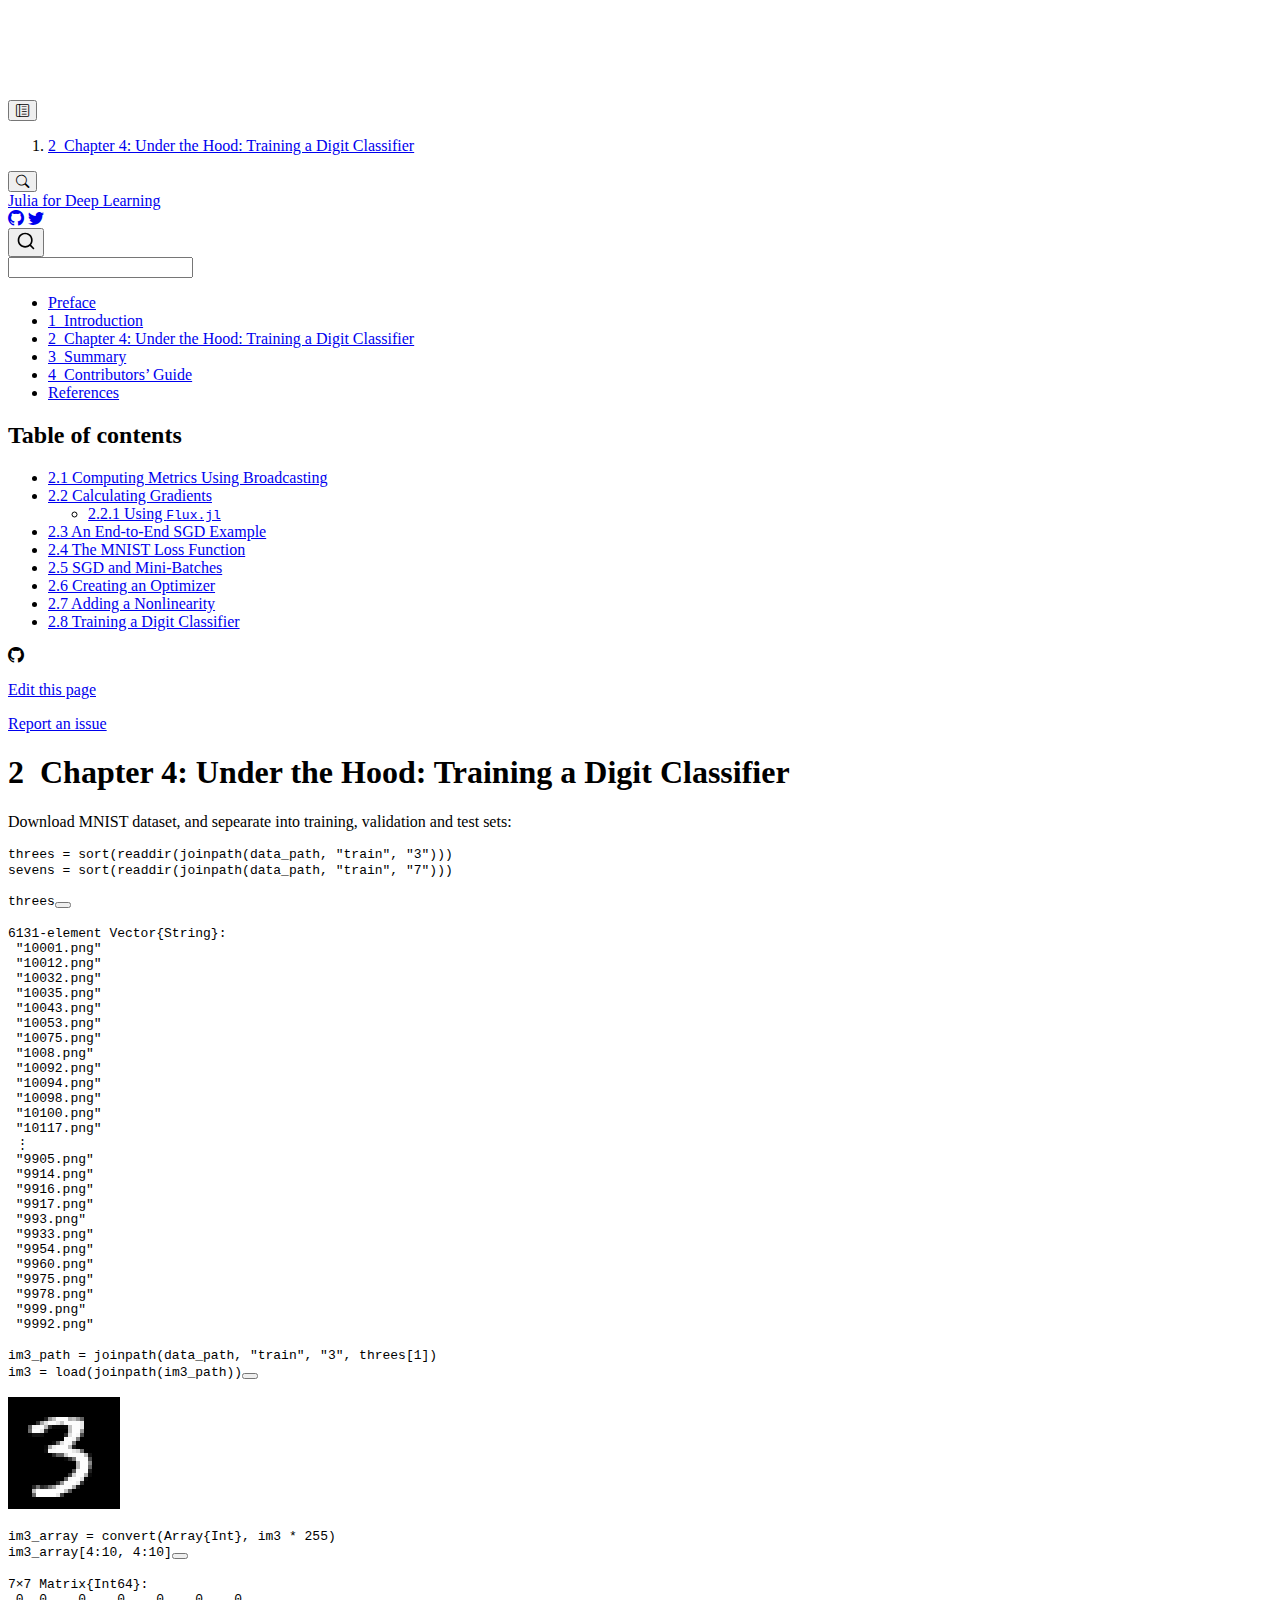
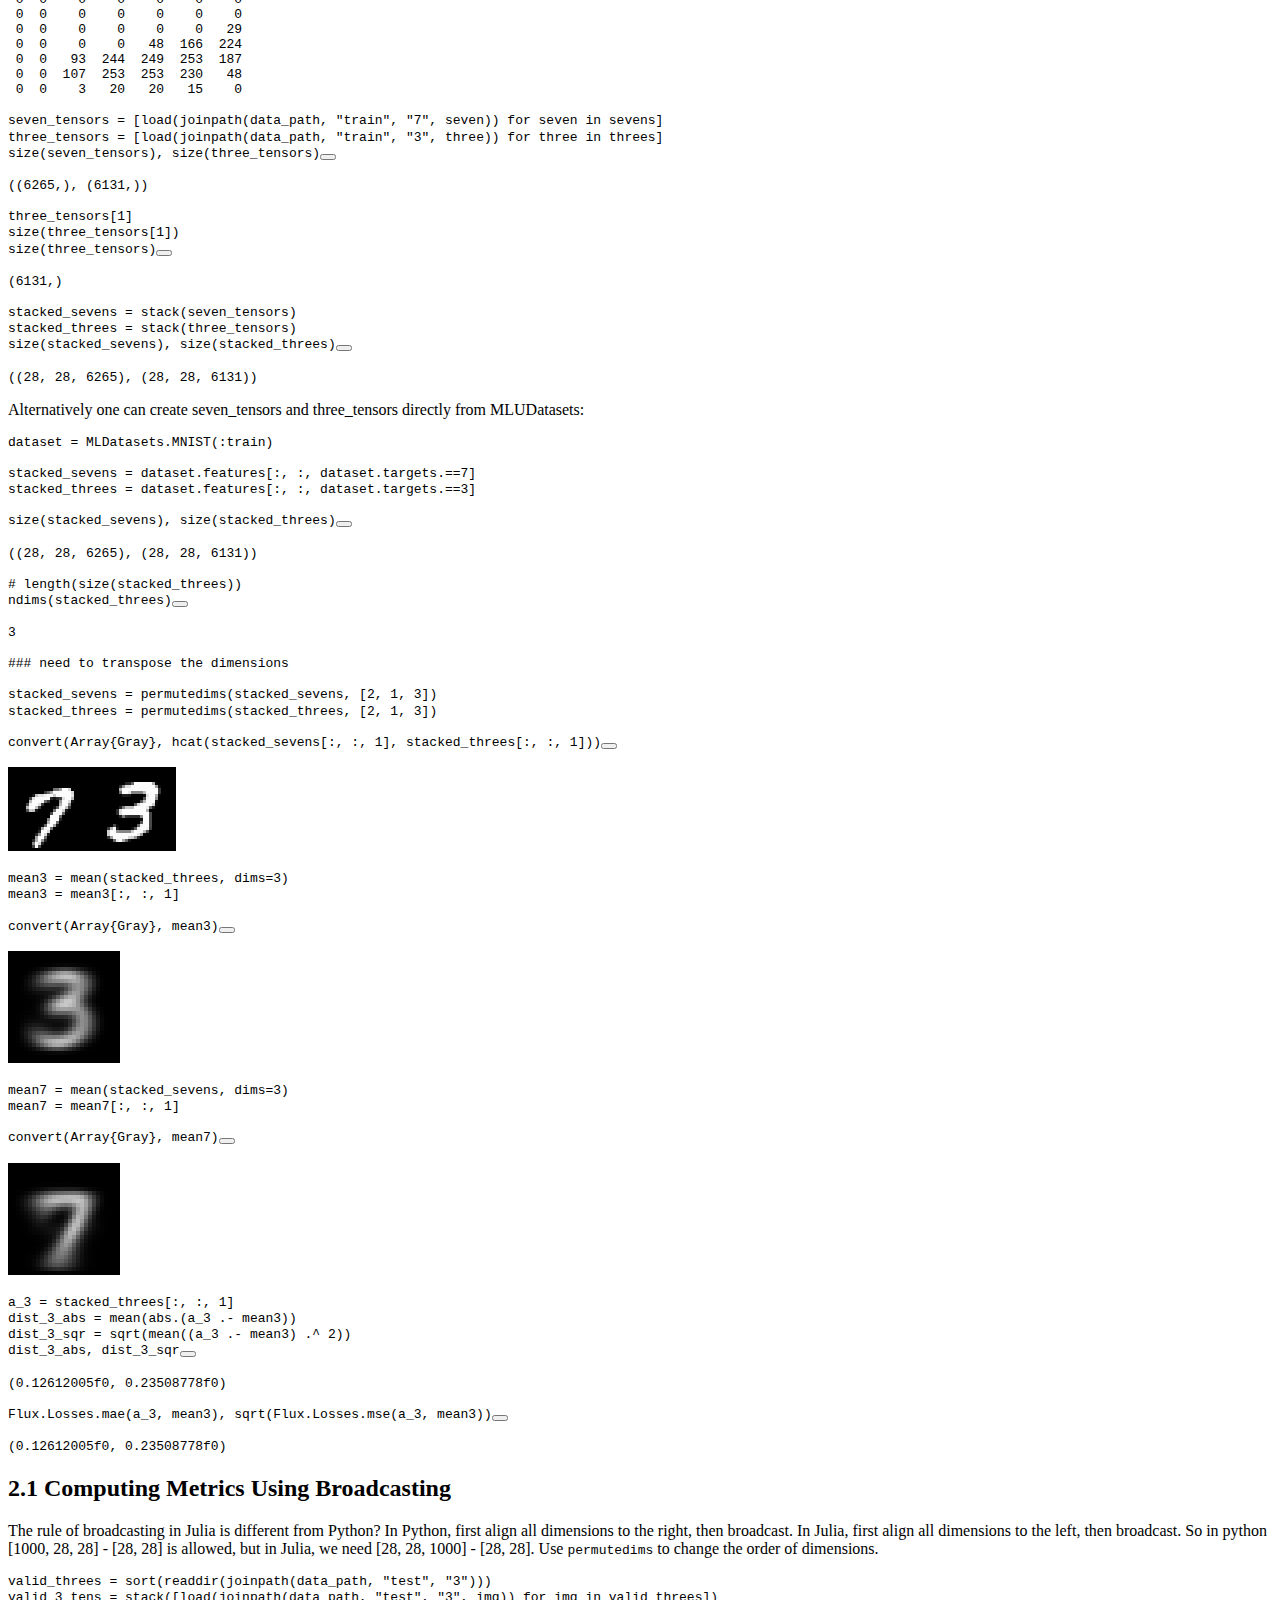
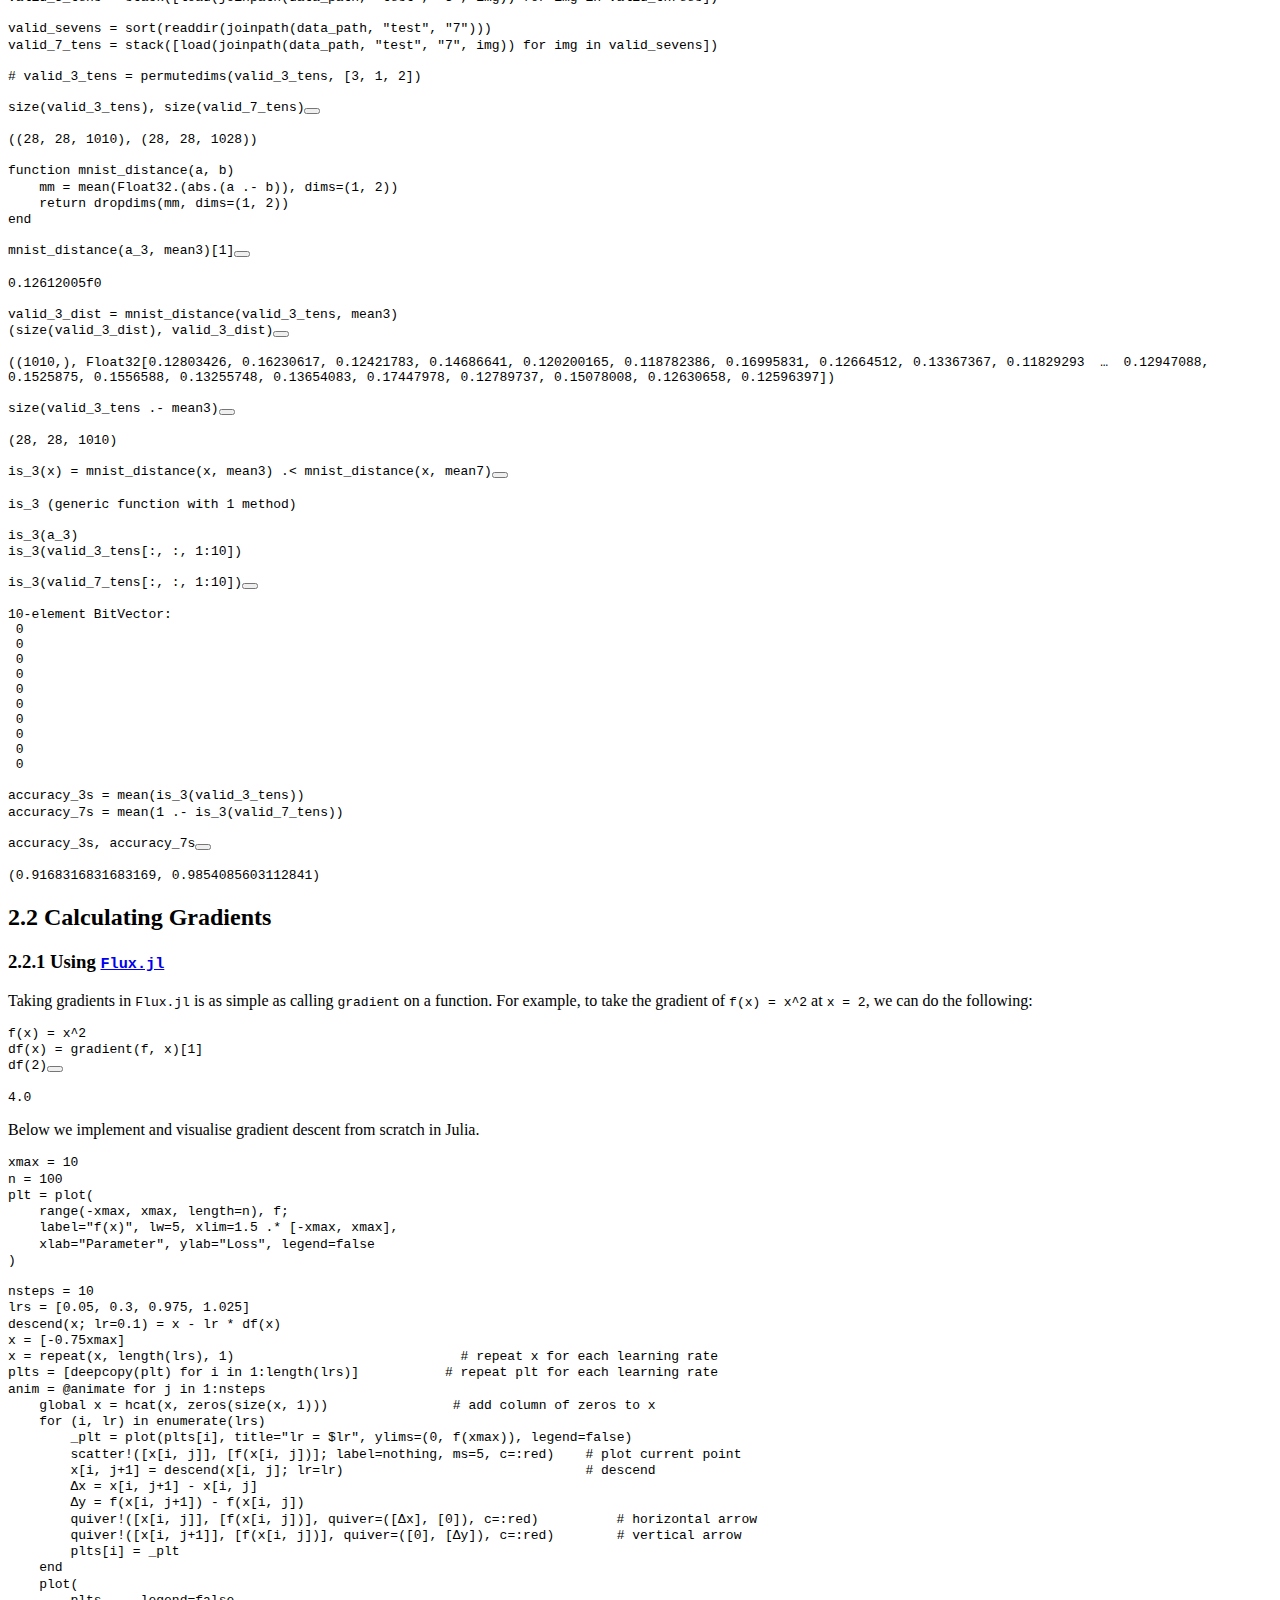
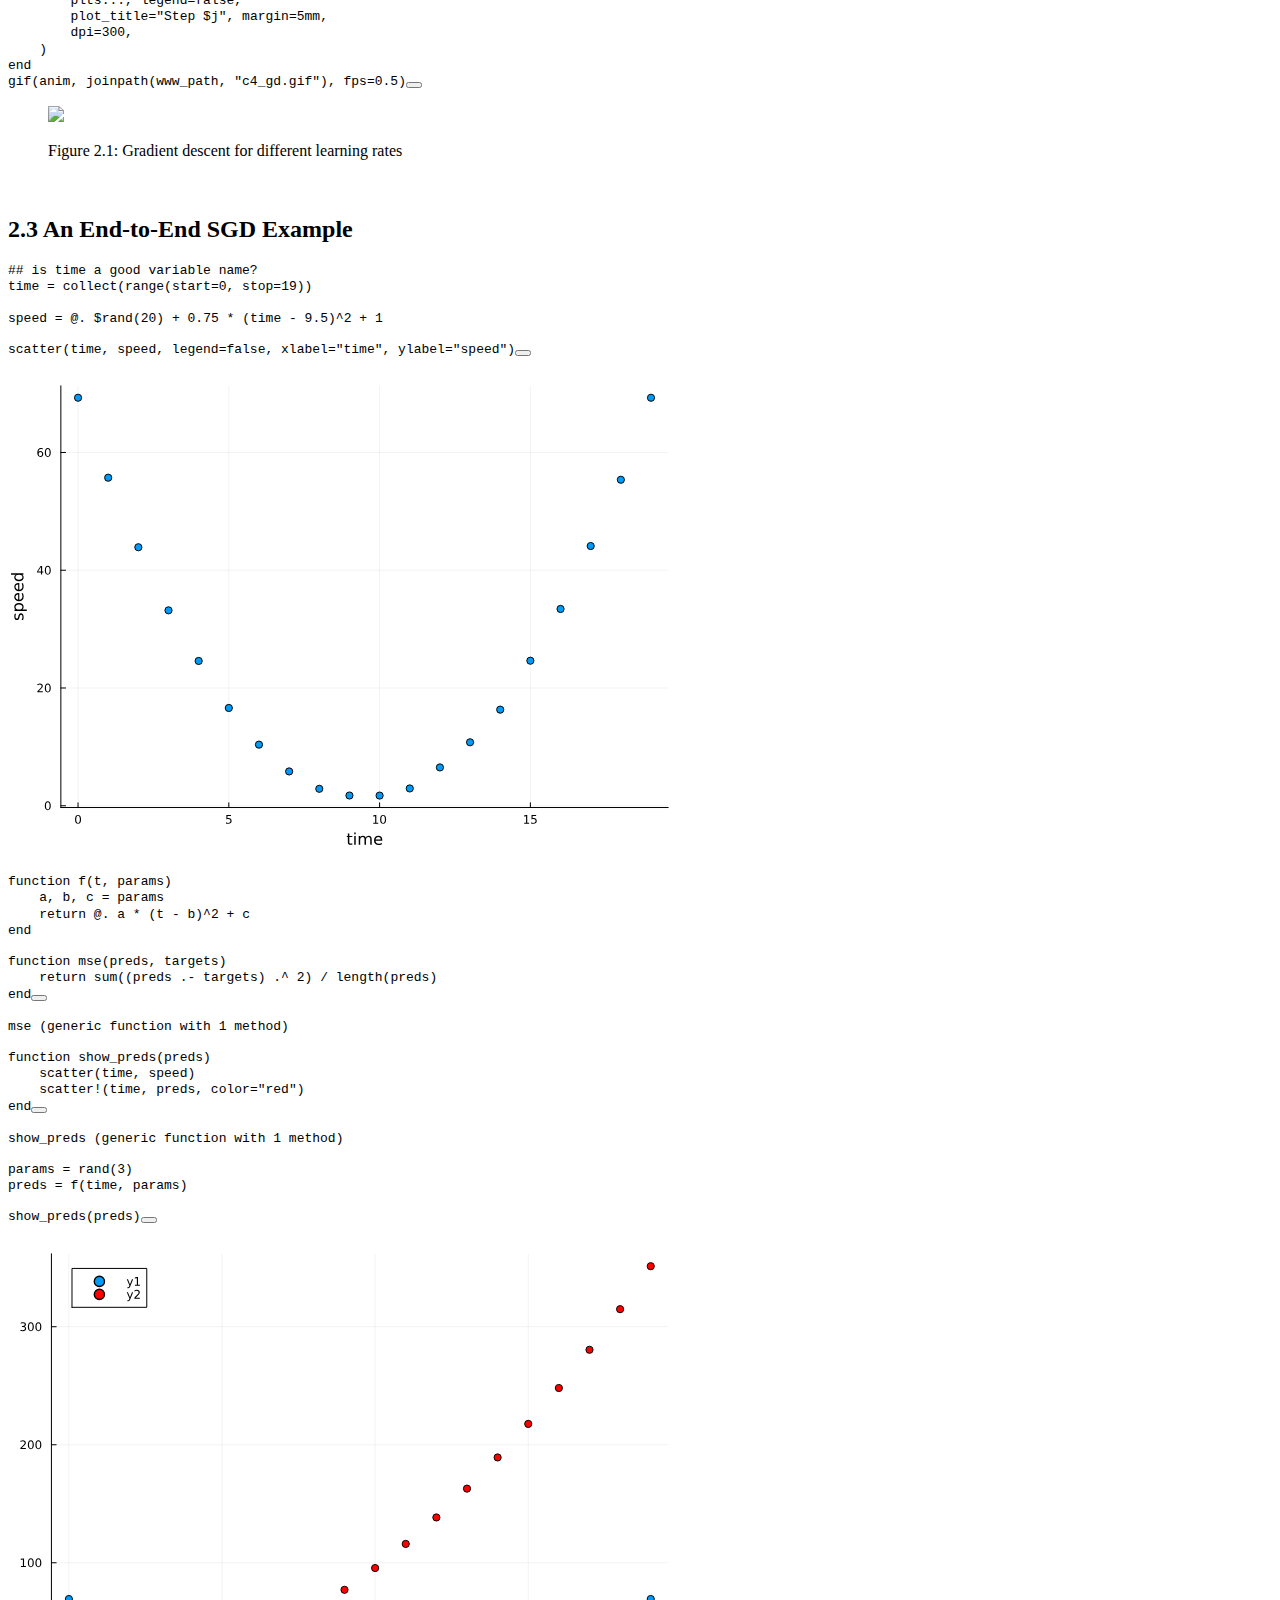
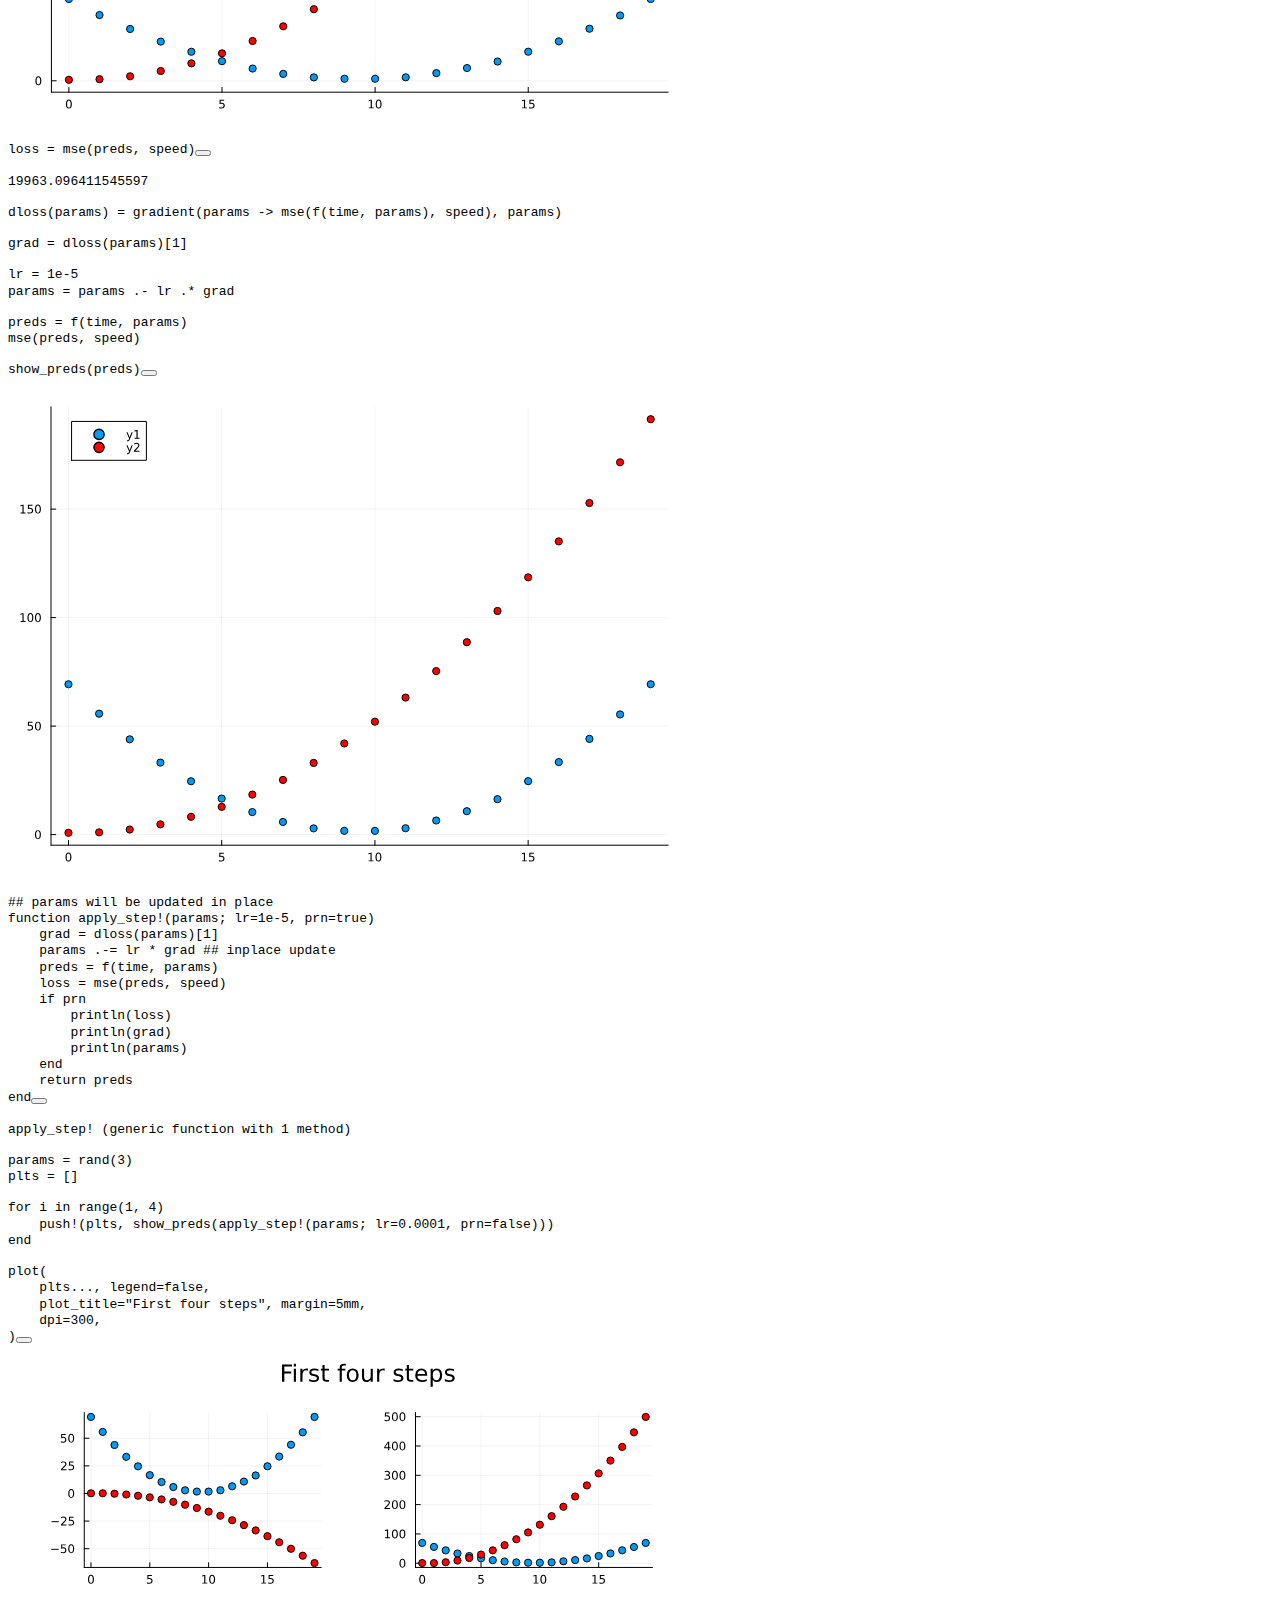
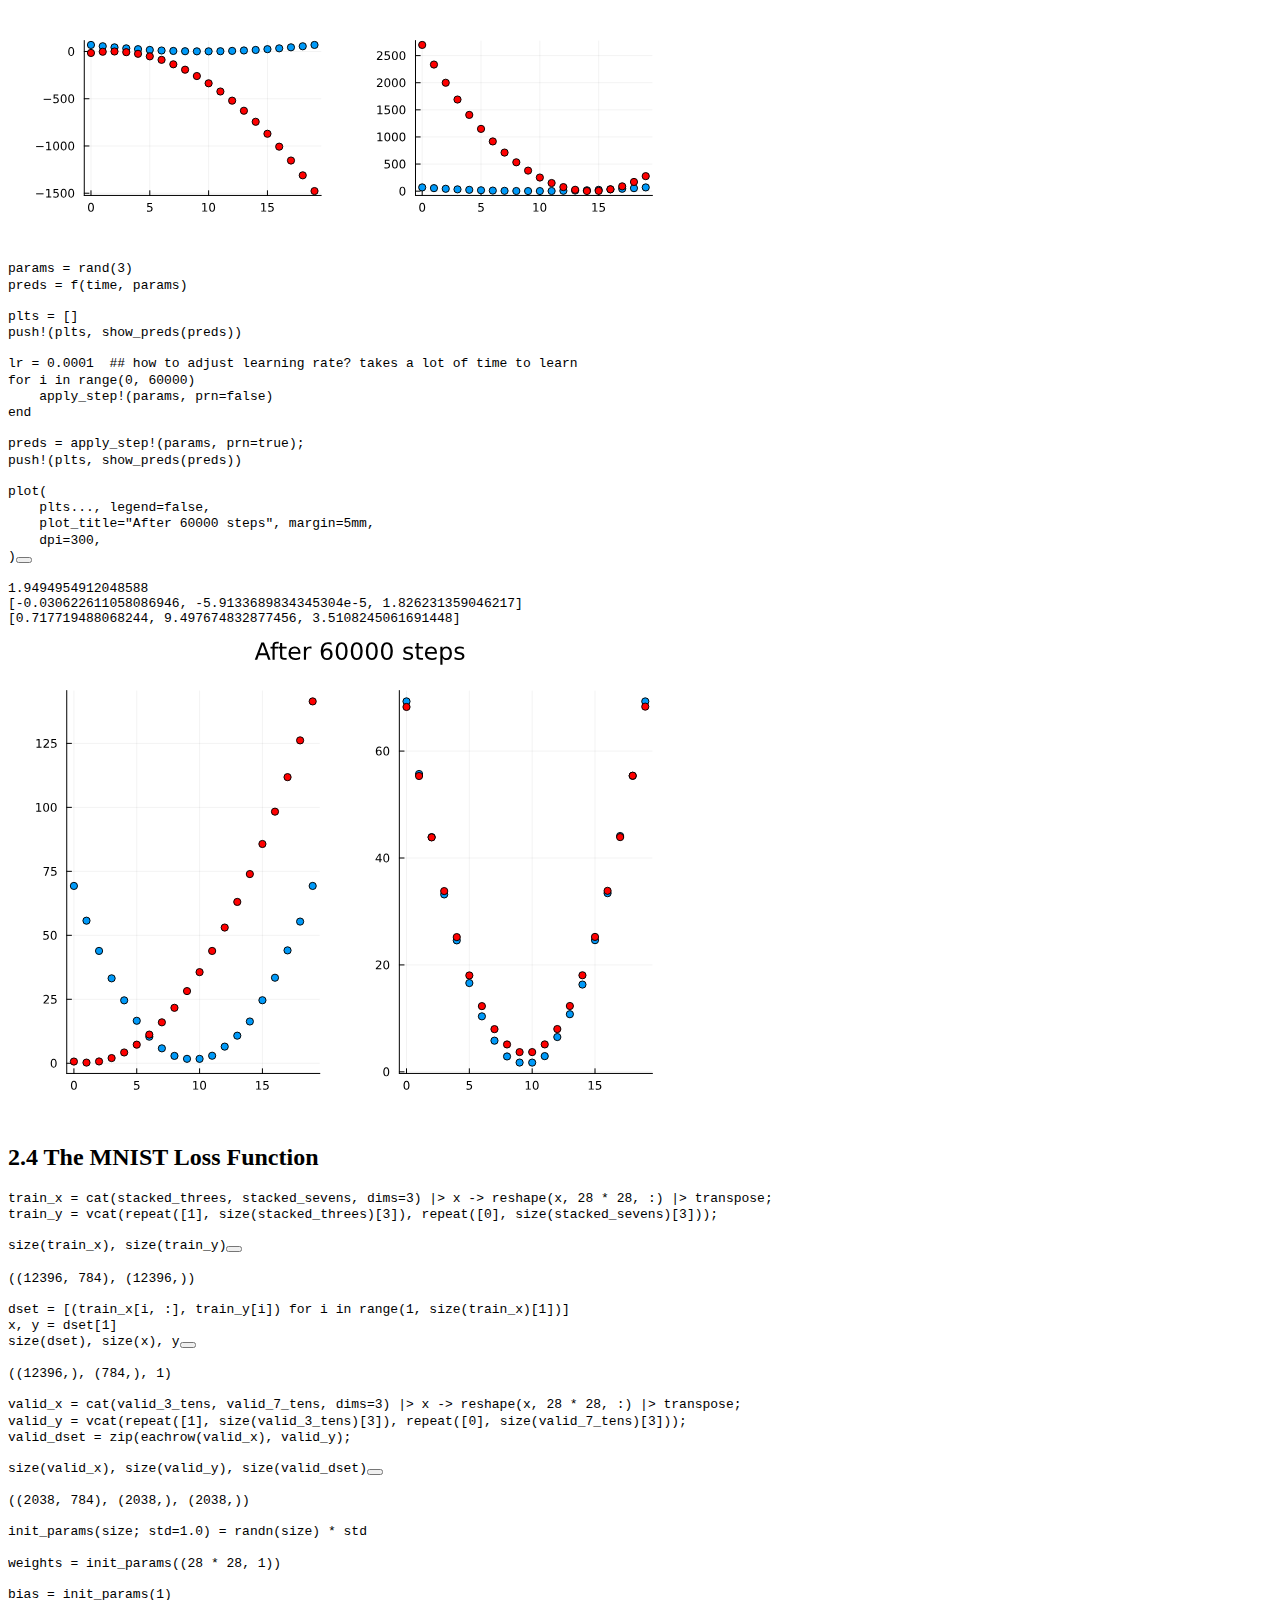
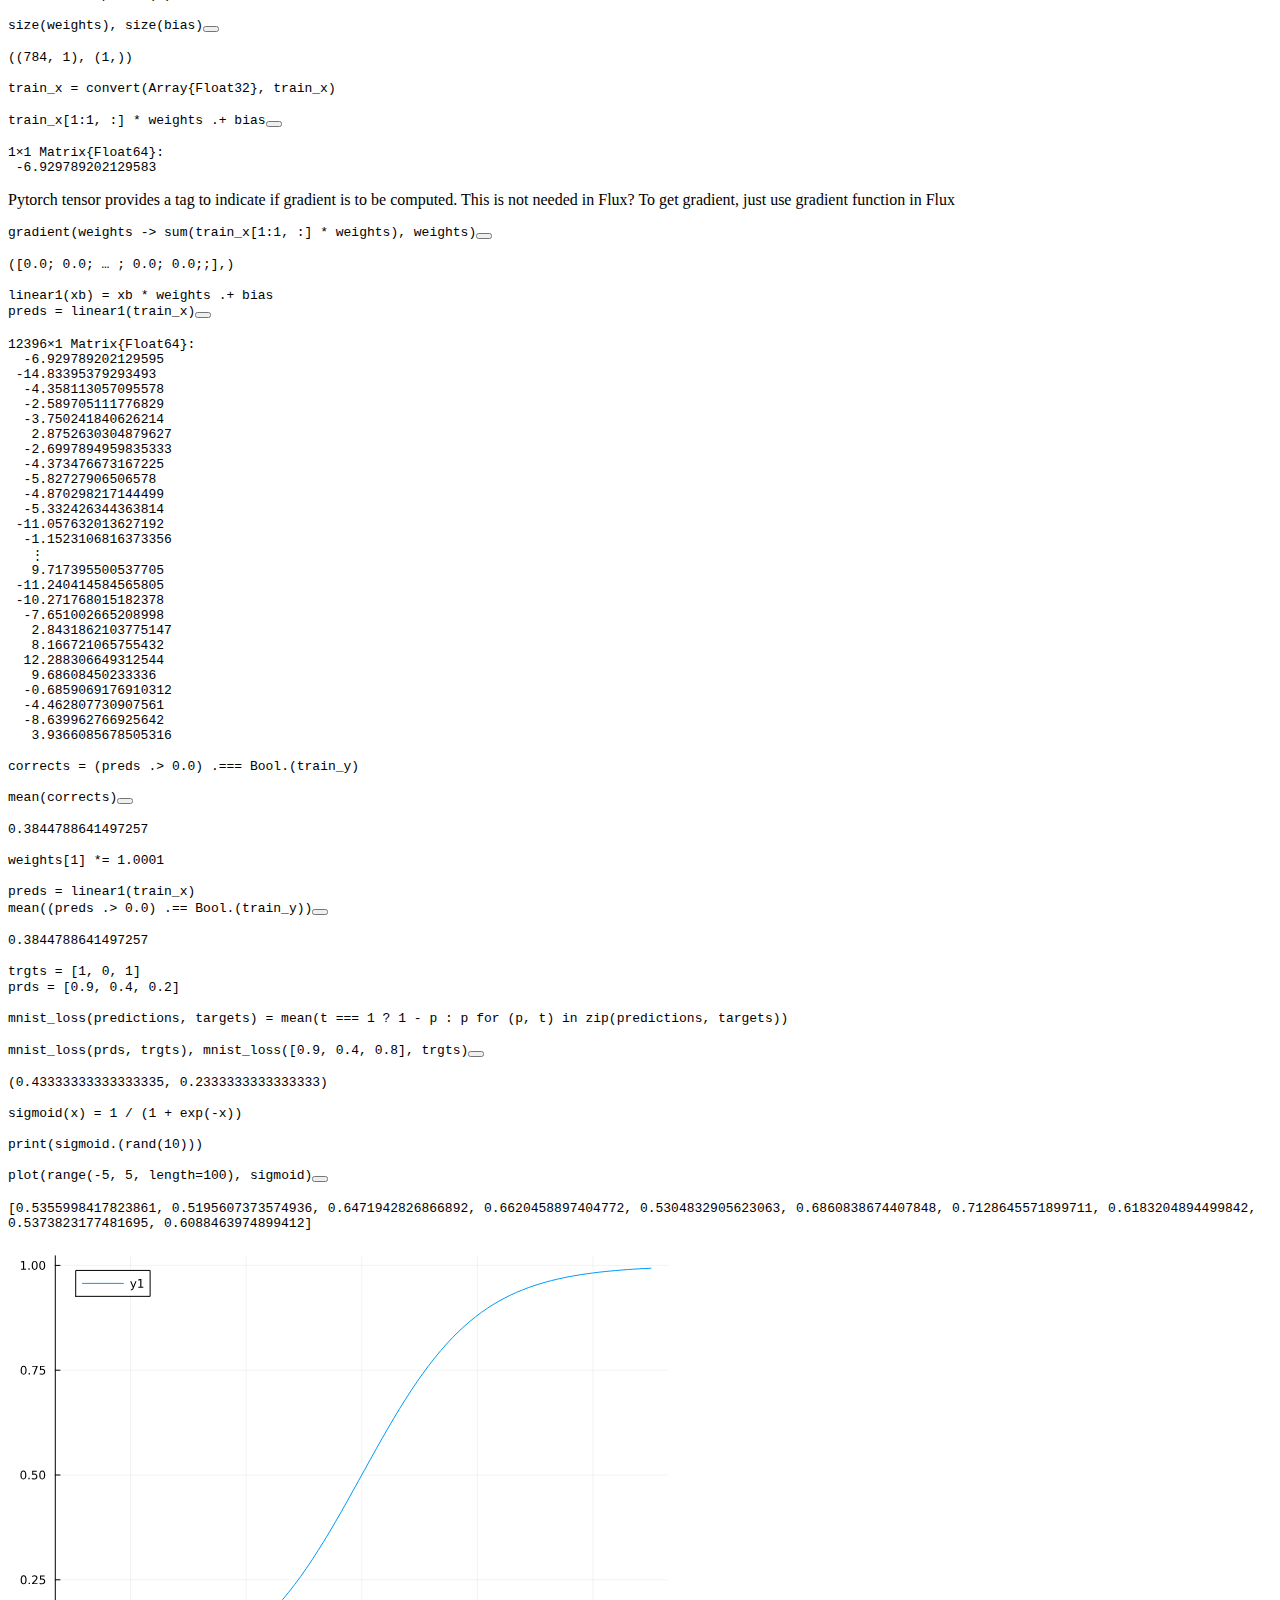
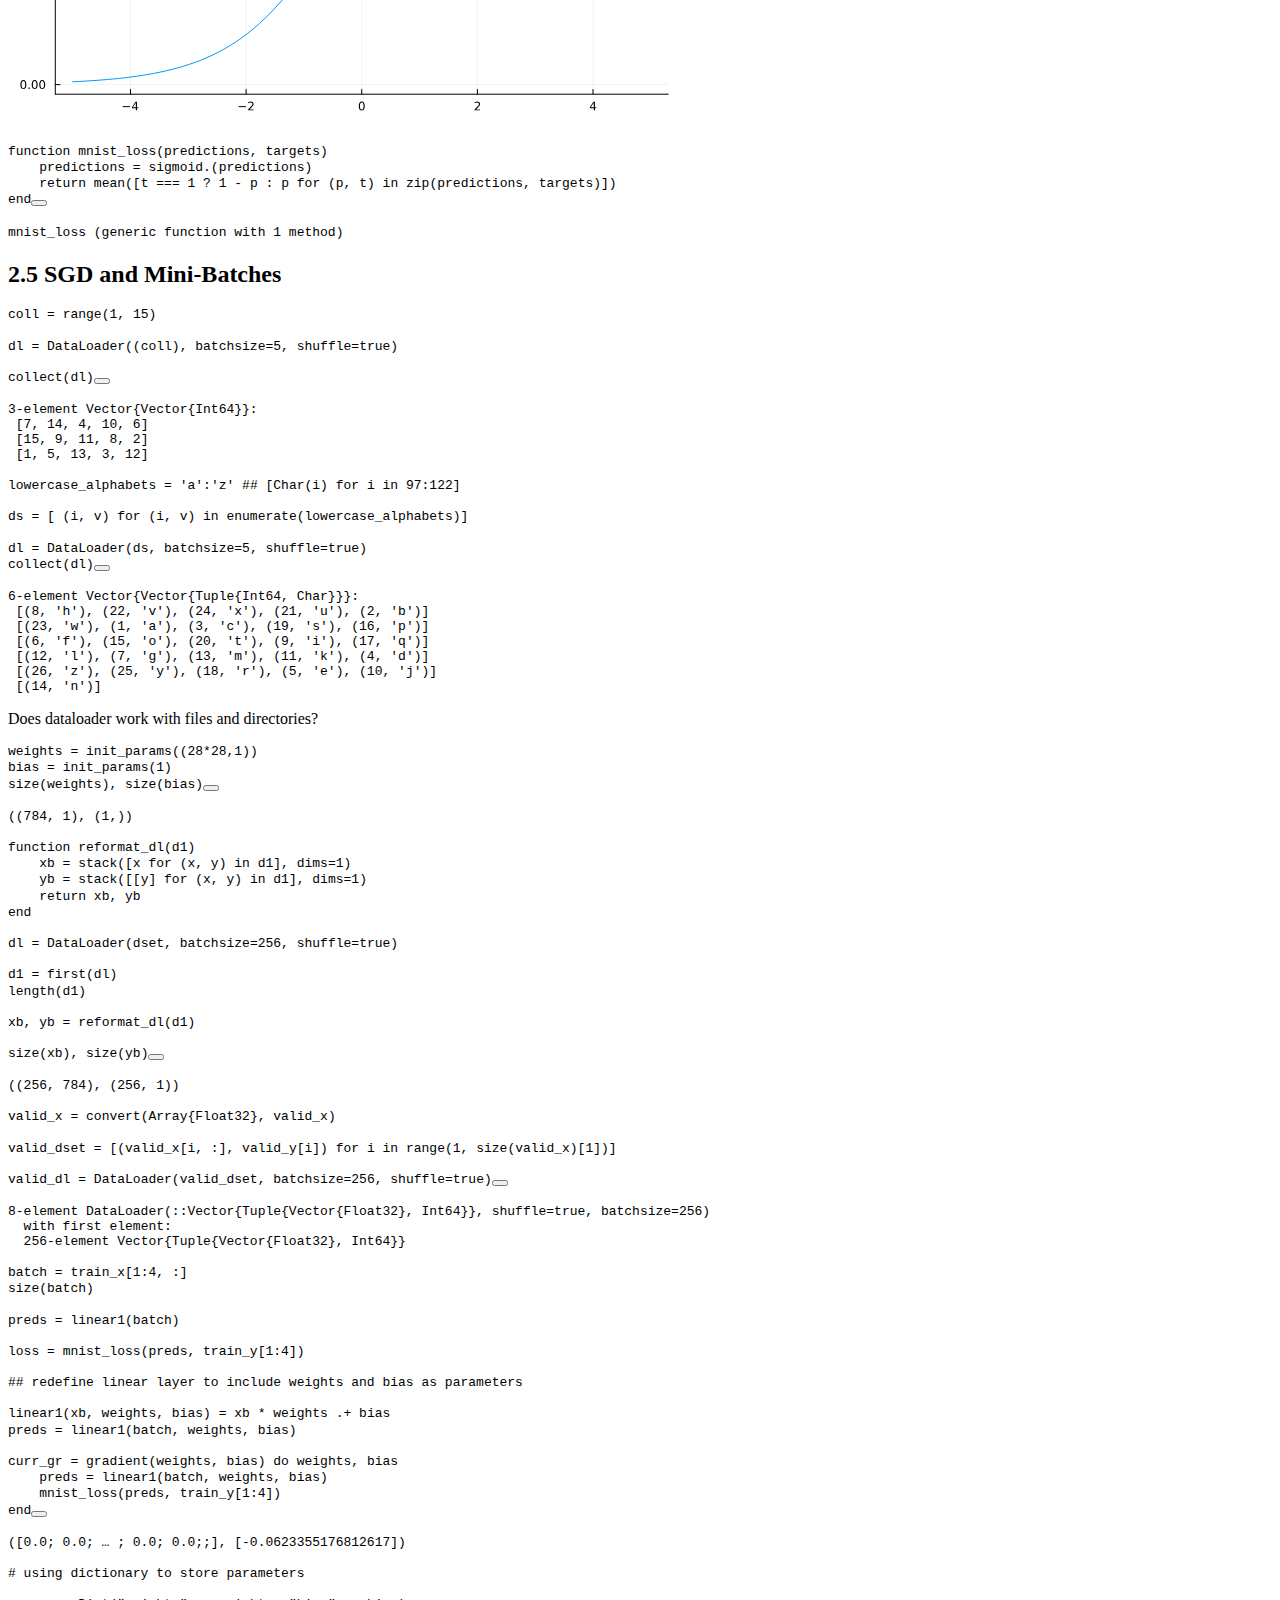
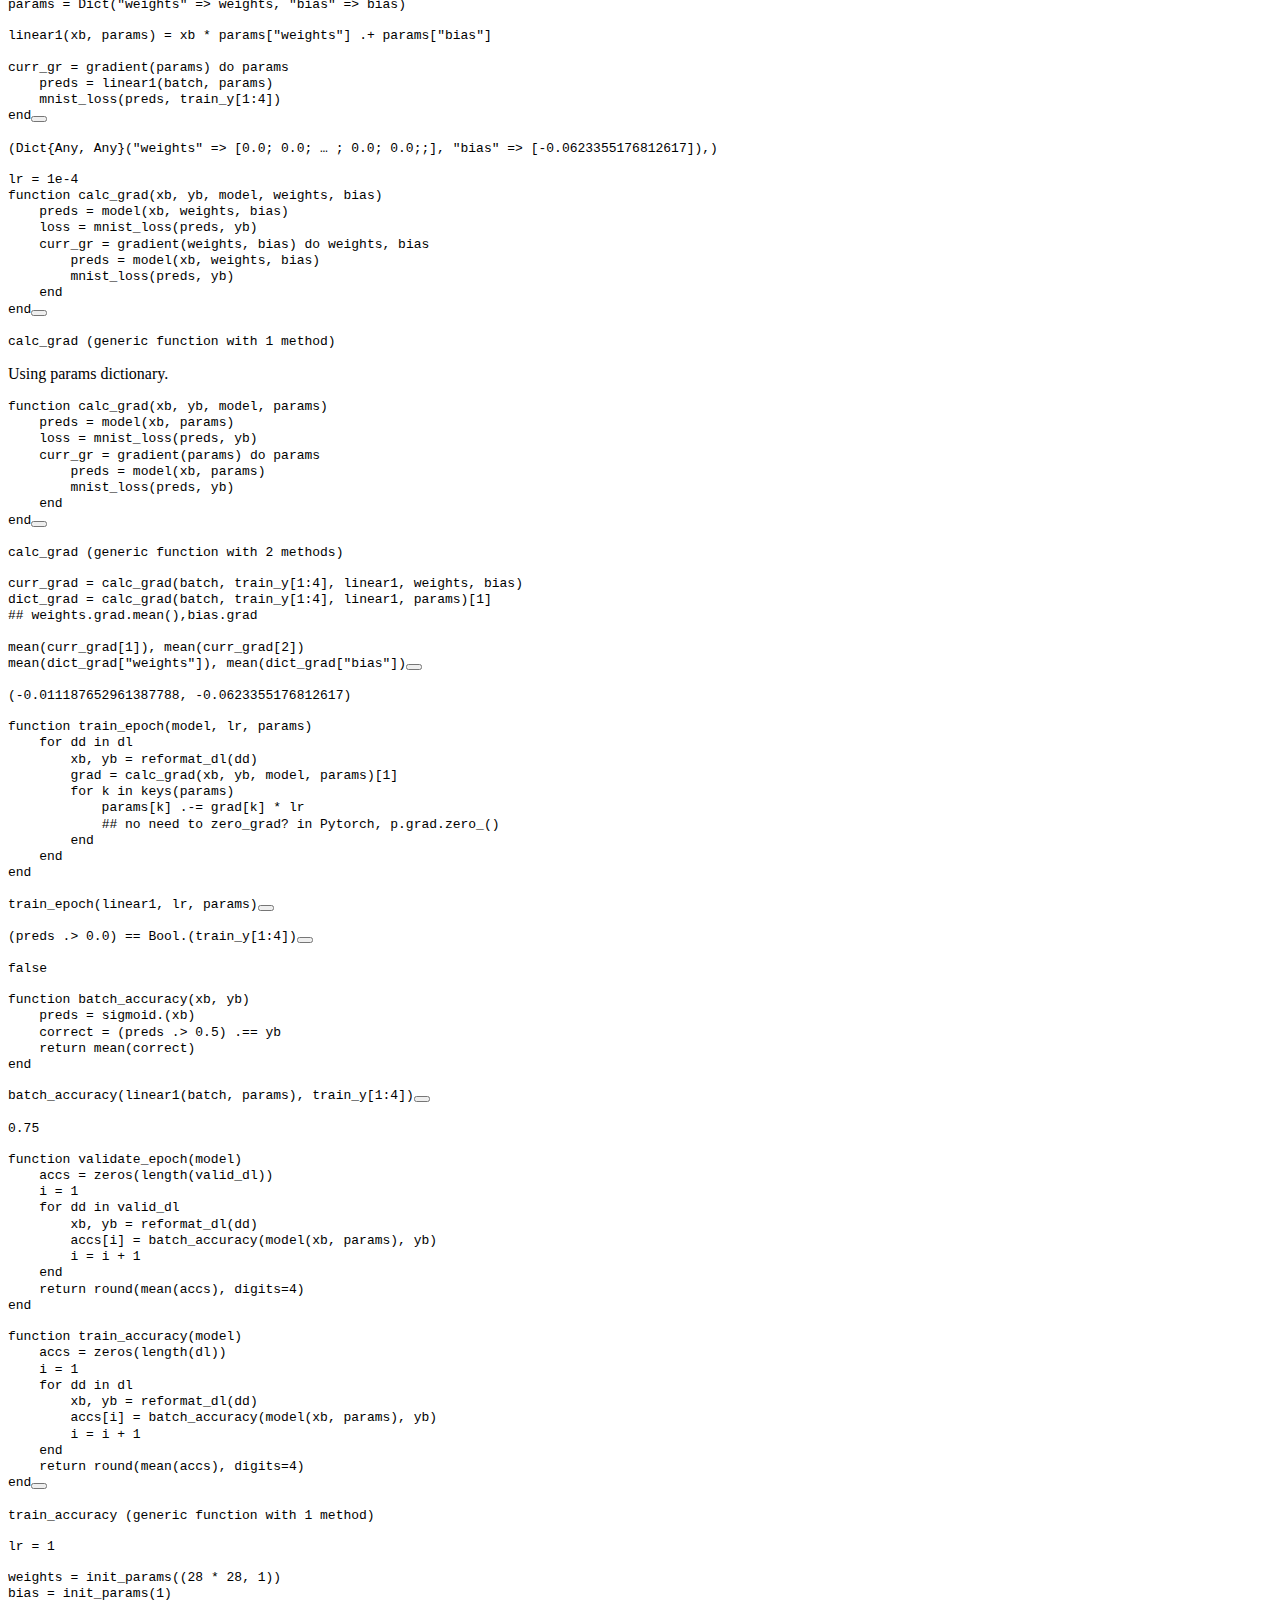
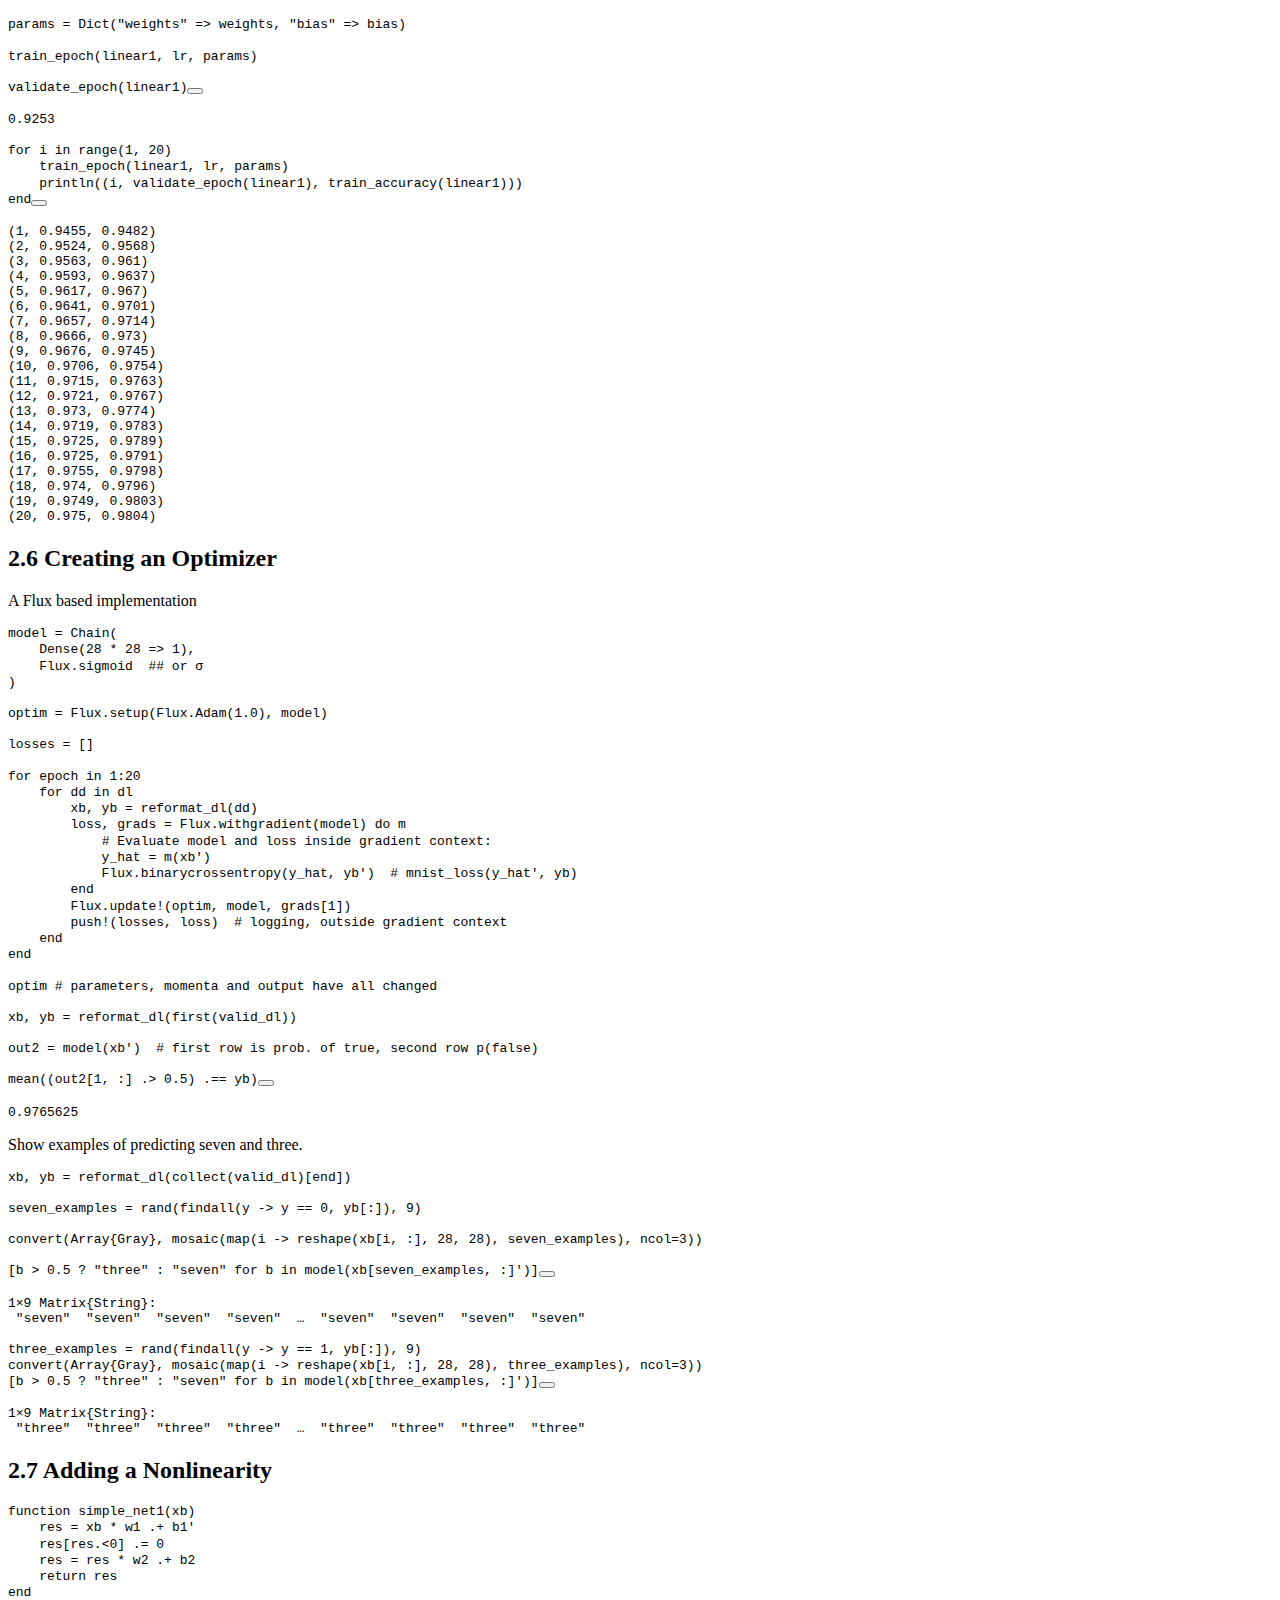
==== commit d9974721: "trying to go through gh-pages" ====
--- a/docs/chapters/c4.html
+++ b/docs/chapters/c4.html
@@ -2,7 +2,7 @@
 <html xmlns="http://www.w3.org/1999/xhtml" lang="en" xml:lang="en"><head>
 
 <meta charset="utf-8">
-<meta name="generator" content="quarto-1.3.433">
+<meta name="generator" content="quarto-99.9.9">
 
 <meta name="viewport" content="width=device-width, initial-scale=1.0, user-scalable=yes">
 
@@ -83,6 +83,11 @@
   "panel-placement": "start",
   "type": "textbox",
   "limit": 20,
+  "keyboard-shortcut": [
+    "f",
+    "/",
+    "s"
+  ],
   "language": {
     "search-no-results-text": "No results",
     "search-matching-documents-text": "matching documents",
@@ -115,9 +120,9 @@
       <button type="button" class="quarto-btn-toggle btn" data-bs-toggle="collapse" data-bs-target="#quarto-sidebar,#quarto-sidebar-glass" aria-controls="quarto-sidebar" aria-expanded="false" aria-label="Toggle sidebar navigation" onclick="if (window.quartoToggleHeadroom) { window.quartoToggleHeadroom(); }">
         <i class="bi bi-layout-text-sidebar-reverse"></i>
       </button>
-      <nav class="quarto-page-breadcrumbs" aria-label="breadcrumb"><ol class="breadcrumb"><li class="breadcrumb-item"><a href="../chapters/c4.html"><span class="chapter-number">2</span>&nbsp; <span class="chapter-title">Chapter 4: Under the Hood: Training a Digit Classifier</span></a></li></ol></nav>
-      <a class="flex-grow-1" role="button" data-bs-toggle="collapse" data-bs-target="#quarto-sidebar,#quarto-sidebar-glass" aria-controls="quarto-sidebar" aria-expanded="false" aria-label="Toggle sidebar navigation" onclick="if (window.quartoToggleHeadroom) { window.quartoToggleHeadroom(); }">      
-      </a>
+        <nav class="quarto-page-breadcrumbs" aria-label="breadcrumb"><ol class="breadcrumb"><li class="breadcrumb-item"><a href="../chapters/c4.html"><span class="chapter-number">2</span>&nbsp; <span class="chapter-title">Chapter 4: Under the Hood: Training a Digit Classifier</span></a></li></ol></nav>
+        <a class="flex-grow-1" role="button" data-bs-toggle="collapse" data-bs-target="#quarto-sidebar,#quarto-sidebar-glass" aria-controls="quarto-sidebar" aria-expanded="false" aria-label="Toggle sidebar navigation" onclick="if (window.quartoToggleHeadroom) { window.quartoToggleHeadroom(); }">      
+        </a>
       <button type="button" class="btn quarto-search-button" aria-label="" onclick="window.quartoOpenSearch();">
         <i class="bi bi-search"></i>
       </button>
@@ -170,6 +175,12 @@
 </li>
         <li class="sidebar-item">
   <div class="sidebar-item-container"> 
+  <a href="../contributors.html" class="sidebar-item-text sidebar-link">
+ <span class="menu-text"><span class="chapter-number">4</span>&nbsp; <span class="chapter-title">Contributors’ Guide</span></span></a>
+  </div>
+</li>
+        <li class="sidebar-item">
+  <div class="sidebar-item-container"> 
   <a href="../references.html" class="sidebar-item-text sidebar-link">
  <span class="menu-text">References</span></a>
   </div>
@@ -184,11 +195,17 @@
     <h2 id="toc-title">Table of contents</h2>
    
   <ul>
-  <li><a href="#calculating-gradients" id="toc-calculating-gradients" class="nav-link active" data-scroll-target="#calculating-gradients"><span class="header-section-number">2.1</span> Calculating Gradients</a>
+  <li><a href="#computing-metrics-using-broadcasting" id="toc-computing-metrics-using-broadcasting" class="nav-link active" data-scroll-target="#computing-metrics-using-broadcasting"><span class="header-section-number">2.1</span> Computing Metrics Using Broadcasting</a></li>
+  <li><a href="#calculating-gradients" id="toc-calculating-gradients" class="nav-link" data-scroll-target="#calculating-gradients"><span class="header-section-number">2.2</span> Calculating Gradients</a>
   <ul class="collapse">
-  <li><a href="#using-flux.jl" id="toc-using-flux.jl" class="nav-link" data-scroll-target="#using-flux.jl"><span class="header-section-number">2.1.1</span> Using <code>Flux.jl</code></a></li>
+  <li><a href="#using-flux.jl" id="toc-using-flux.jl" class="nav-link" data-scroll-target="#using-flux.jl"><span class="header-section-number">2.2.1</span> Using <code>Flux.jl</code></a></li>
   </ul></li>
-  <li><a href="#training-a-digit-classifier" id="toc-training-a-digit-classifier" class="nav-link" data-scroll-target="#training-a-digit-classifier"><span class="header-section-number">2.2</span> Training a Digit Classifier</a></li>
+  <li><a href="#an-end-to-end-sgd-example" id="toc-an-end-to-end-sgd-example" class="nav-link" data-scroll-target="#an-end-to-end-sgd-example"><span class="header-section-number">2.3</span> An End-to-End SGD Example</a></li>
+  <li><a href="#the-mnist-loss-function" id="toc-the-mnist-loss-function" class="nav-link" data-scroll-target="#the-mnist-loss-function"><span class="header-section-number">2.4</span> The MNIST Loss Function</a></li>
+  <li><a href="#sgd-and-mini-batches" id="toc-sgd-and-mini-batches" class="nav-link" data-scroll-target="#sgd-and-mini-batches"><span class="header-section-number">2.5</span> SGD and Mini-Batches</a></li>
+  <li><a href="#creating-an-optimizer" id="toc-creating-an-optimizer" class="nav-link" data-scroll-target="#creating-an-optimizer"><span class="header-section-number">2.6</span> Creating an Optimizer</a></li>
+  <li><a href="#adding-a-nonlinearity" id="toc-adding-a-nonlinearity" class="nav-link" data-scroll-target="#adding-a-nonlinearity"><span class="header-section-number">2.7</span> Adding a Nonlinearity</a></li>
+  <li><a href="#training-a-digit-classifier" id="toc-training-a-digit-classifier" class="nav-link" data-scroll-target="#training-a-digit-classifier"><span class="header-section-number">2.8</span> Training a Digit Classifier</a></li>
   </ul>
 <div class="toc-actions"><div><i class="bi bi-github"></i></div><div class="action-links"><p><a href="https://github.com/pat-alt/julia-deeplearning-book/edit/main/chapters/c4.qmd" class="toc-action">Edit this page</a></p><p><a href="https://github.com/pat-alt/julia-deeplearning-book/issues/new" class="toc-action">Report an issue</a></p></div></div></nav>
     </div>
@@ -212,62 +229,274 @@
 
 </header>
 
-<section id="calculating-gradients" class="level2" data-number="2.1">
-<h2 data-number="2.1" class="anchored" data-anchor-id="calculating-gradients"><span class="header-section-number">2.1</span> Calculating Gradients</h2>
-<section id="using-flux.jl" class="level3" data-number="2.1.1">
-<h3 data-number="2.1.1" class="anchored" data-anchor-id="using-flux.jl"><span class="header-section-number">2.1.1</span> Using <a href="https://fluxml.ai/Flux.jl/stable/models/basics/"><code>Flux.jl</code></a></h3>
+<p>Download MNIST dataset, and sepearate into training, validation and test sets:</p>
+<div id="41047502" class="cell" data-execution_count="3">
+<div class="sourceCode cell-code" id="cb1"><pre class="sourceCode julia code-with-copy"><code class="sourceCode julia"><span id="cb1-1"><a href="#cb1-1" aria-hidden="true" tabindex="-1"></a>threes <span class="op">=</span> <span class="fu">sort</span>(<span class="fu">readdir</span>(<span class="fu">joinpath</span>(data_path, <span class="st">"train"</span>, <span class="st">"3"</span>)))</span>
+<span id="cb1-2"><a href="#cb1-2" aria-hidden="true" tabindex="-1"></a>sevens <span class="op">=</span> <span class="fu">sort</span>(<span class="fu">readdir</span>(<span class="fu">joinpath</span>(data_path, <span class="st">"train"</span>, <span class="st">"7"</span>)))</span>
+<span id="cb1-3"><a href="#cb1-3" aria-hidden="true" tabindex="-1"></a></span>
+<span id="cb1-4"><a href="#cb1-4" aria-hidden="true" tabindex="-1"></a>threes</span></code><button title="Copy to Clipboard" class="code-copy-button"><i class="bi"></i></button></pre></div>
+<div class="cell-output cell-output-display" data-execution_count="4">
+<pre><code>6131-element Vector{String}:
+ "10001.png"
+ "10012.png"
+ "10032.png"
+ "10035.png"
+ "10043.png"
+ "10053.png"
+ "10075.png"
+ "1008.png"
+ "10092.png"
+ "10094.png"
+ "10098.png"
+ "10100.png"
+ "10117.png"
+ ⋮
+ "9905.png"
+ "9914.png"
+ "9916.png"
+ "9917.png"
+ "993.png"
+ "9933.png"
+ "9954.png"
+ "9960.png"
+ "9975.png"
+ "9978.png"
+ "999.png"
+ "9992.png"</code></pre>
+</div>
+</div>
+<div id="9b3ec8e7" class="cell" data-execution_count="4">
+<div class="sourceCode cell-code" id="cb3"><pre class="sourceCode julia code-with-copy"><code class="sourceCode julia"><span id="cb3-1"><a href="#cb3-1" aria-hidden="true" tabindex="-1"></a>im3_path <span class="op">=</span> <span class="fu">joinpath</span>(data_path, <span class="st">"train"</span>, <span class="st">"3"</span>, threes[<span class="fl">1</span>])</span>
+<span id="cb3-2"><a href="#cb3-2" aria-hidden="true" tabindex="-1"></a>im3 <span class="op">=</span> <span class="fu">load</span>(<span class="fu">joinpath</span>(im3_path))</span></code><button title="Copy to Clipboard" class="code-copy-button"><i class="bi"></i></button></pre></div>
+<div class="cell-output cell-output-display" data-execution_count="5">
+<img src="[data-uri]">
+</div>
+</div>
+<div id="7d775326" class="cell" data-execution_count="5">
+<div class="sourceCode cell-code" id="cb4"><pre class="sourceCode julia code-with-copy"><code class="sourceCode julia"><span id="cb4-1"><a href="#cb4-1" aria-hidden="true" tabindex="-1"></a>im3_array <span class="op">=</span> <span class="fu">convert</span>(<span class="dt">Array</span>{<span class="dt">Int</span>}, im3 <span class="op">*</span> <span class="fl">255</span>)</span>
+<span id="cb4-2"><a href="#cb4-2" aria-hidden="true" tabindex="-1"></a>im3_array[<span class="fl">4</span><span class="op">:</span><span class="fl">10</span>, <span class="fl">4</span><span class="op">:</span><span class="fl">10</span>]</span></code><button title="Copy to Clipboard" class="code-copy-button"><i class="bi"></i></button></pre></div>
+<div class="cell-output cell-output-display" data-execution_count="6">
+<pre><code>7×7 Matrix{Int64}:
+ 0  0    0    0    0    0    0
+ 0  0    0    0    0    0    0
+ 0  0    0    0    0    0   29
+ 0  0    0    0   48  166  224
+ 0  0   93  244  249  253  187
+ 0  0  107  253  253  230   48
+ 0  0    3   20   20   15    0</code></pre>
+</div>
+</div>
+<div id="0eeac8cc" class="cell" data-execution_count="6">
+<div class="sourceCode cell-code" id="cb6"><pre class="sourceCode julia code-with-copy"><code class="sourceCode julia"><span id="cb6-1"><a href="#cb6-1" aria-hidden="true" tabindex="-1"></a>seven_tensors <span class="op">=</span> [<span class="fu">load</span>(<span class="fu">joinpath</span>(data_path, <span class="st">"train"</span>, <span class="st">"7"</span>, seven)) for seven <span class="kw">in</span> sevens]</span>
+<span id="cb6-2"><a href="#cb6-2" aria-hidden="true" tabindex="-1"></a>three_tensors <span class="op">=</span> [<span class="fu">load</span>(<span class="fu">joinpath</span>(data_path, <span class="st">"train"</span>, <span class="st">"3"</span>, three)) for three <span class="kw">in</span> threes]</span>
+<span id="cb6-3"><a href="#cb6-3" aria-hidden="true" tabindex="-1"></a><span class="fu">size</span>(seven_tensors), <span class="fu">size</span>(three_tensors)</span></code><button title="Copy to Clipboard" class="code-copy-button"><i class="bi"></i></button></pre></div>
+<div class="cell-output cell-output-display" data-execution_count="7">
+<pre><code>((6265,), (6131,))</code></pre>
+</div>
+</div>
+<div id="42f993f2" class="cell" data-execution_count="7">
+<div class="sourceCode cell-code" id="cb8"><pre class="sourceCode julia code-with-copy"><code class="sourceCode julia"><span id="cb8-1"><a href="#cb8-1" aria-hidden="true" tabindex="-1"></a>three_tensors[<span class="fl">1</span>]</span>
+<span id="cb8-2"><a href="#cb8-2" aria-hidden="true" tabindex="-1"></a><span class="fu">size</span>(three_tensors[<span class="fl">1</span>])</span>
+<span id="cb8-3"><a href="#cb8-3" aria-hidden="true" tabindex="-1"></a><span class="fu">size</span>(three_tensors)</span></code><button title="Copy to Clipboard" class="code-copy-button"><i class="bi"></i></button></pre></div>
+<div class="cell-output cell-output-display" data-execution_count="8">
+<pre><code>(6131,)</code></pre>
+</div>
+</div>
+<div id="54eaff0d" class="cell" data-execution_count="8">
+<div class="sourceCode cell-code" id="cb10"><pre class="sourceCode julia code-with-copy"><code class="sourceCode julia"><span id="cb10-1"><a href="#cb10-1" aria-hidden="true" tabindex="-1"></a>stacked_sevens <span class="op">=</span> <span class="fu">stack</span>(seven_tensors)</span>
+<span id="cb10-2"><a href="#cb10-2" aria-hidden="true" tabindex="-1"></a>stacked_threes <span class="op">=</span> <span class="fu">stack</span>(three_tensors)</span>
+<span id="cb10-3"><a href="#cb10-3" aria-hidden="true" tabindex="-1"></a><span class="fu">size</span>(stacked_sevens), <span class="fu">size</span>(stacked_threes)</span></code><button title="Copy to Clipboard" class="code-copy-button"><i class="bi"></i></button></pre></div>
+<div class="cell-output cell-output-display" data-execution_count="9">
+<pre><code>((28, 28, 6265), (28, 28, 6131))</code></pre>
+</div>
+</div>
+<p>Alternatively one can create seven_tensors and three_tensors directly from MLUDatasets:</p>
+<div id="d5e0036a" class="cell" data-execution_count="9">
+<div class="sourceCode cell-code" id="cb12"><pre class="sourceCode julia code-with-copy"><code class="sourceCode julia"><span id="cb12-1"><a href="#cb12-1" aria-hidden="true" tabindex="-1"></a>dataset <span class="op">=</span> MLDatasets.<span class="fu">MNIST</span>(<span class="op">:</span>train)</span>
+<span id="cb12-2"><a href="#cb12-2" aria-hidden="true" tabindex="-1"></a></span>
+<span id="cb12-3"><a href="#cb12-3" aria-hidden="true" tabindex="-1"></a>stacked_sevens <span class="op">=</span> dataset.features[<span class="op">:</span>, <span class="op">:</span>, dataset.targets<span class="op">.==</span><span class="fl">7</span>]</span>
+<span id="cb12-4"><a href="#cb12-4" aria-hidden="true" tabindex="-1"></a>stacked_threes <span class="op">=</span> dataset.features[<span class="op">:</span>, <span class="op">:</span>, dataset.targets<span class="op">.==</span><span class="fl">3</span>]</span>
+<span id="cb12-5"><a href="#cb12-5" aria-hidden="true" tabindex="-1"></a></span>
+<span id="cb12-6"><a href="#cb12-6" aria-hidden="true" tabindex="-1"></a><span class="fu">size</span>(stacked_sevens), <span class="fu">size</span>(stacked_threes)</span></code><button title="Copy to Clipboard" class="code-copy-button"><i class="bi"></i></button></pre></div>
+<div class="cell-output cell-output-display" data-execution_count="10">
+<pre><code>((28, 28, 6265), (28, 28, 6131))</code></pre>
+</div>
+</div>
+<div id="ad95727b" class="cell" data-execution_count="10">
+<div class="sourceCode cell-code" id="cb14"><pre class="sourceCode julia code-with-copy"><code class="sourceCode julia"><span id="cb14-1"><a href="#cb14-1" aria-hidden="true" tabindex="-1"></a><span class="co"># length(size(stacked_threes))</span></span>
+<span id="cb14-2"><a href="#cb14-2" aria-hidden="true" tabindex="-1"></a><span class="fu">ndims</span>(stacked_threes)</span></code><button title="Copy to Clipboard" class="code-copy-button"><i class="bi"></i></button></pre></div>
+<div class="cell-output cell-output-display" data-execution_count="11">
+<pre><code>3</code></pre>
+</div>
+</div>
+<div id="6571cd2b" class="cell" data-execution_count="11">
+<div class="sourceCode cell-code" id="cb16"><pre class="sourceCode julia code-with-copy"><code class="sourceCode julia"><span id="cb16-1"><a href="#cb16-1" aria-hidden="true" tabindex="-1"></a><span class="co">### need to transpose the dimensions</span></span>
+<span id="cb16-2"><a href="#cb16-2" aria-hidden="true" tabindex="-1"></a></span>
+<span id="cb16-3"><a href="#cb16-3" aria-hidden="true" tabindex="-1"></a>stacked_sevens <span class="op">=</span> <span class="fu">permutedims</span>(stacked_sevens, [<span class="fl">2</span>, <span class="fl">1</span>, <span class="fl">3</span>])</span>
+<span id="cb16-4"><a href="#cb16-4" aria-hidden="true" tabindex="-1"></a>stacked_threes <span class="op">=</span> <span class="fu">permutedims</span>(stacked_threes, [<span class="fl">2</span>, <span class="fl">1</span>, <span class="fl">3</span>])</span>
+<span id="cb16-5"><a href="#cb16-5" aria-hidden="true" tabindex="-1"></a></span>
+<span id="cb16-6"><a href="#cb16-6" aria-hidden="true" tabindex="-1"></a><span class="fu">convert</span>(<span class="dt">Array</span>{Gray}, <span class="fu">hcat</span>(stacked_sevens[<span class="op">:</span>, <span class="op">:</span>, <span class="fl">1</span>], stacked_threes[<span class="op">:</span>, <span class="op">:</span>, <span class="fl">1</span>]))</span></code><button title="Copy to Clipboard" class="code-copy-button"><i class="bi"></i></button></pre></div>
+<div class="cell-output cell-output-display" data-execution_count="12">
+<img src="[data-uri]">
+</div>
+</div>
+<div id="5a9edaab" class="cell" data-execution_count="12">
+<div class="sourceCode cell-code" id="cb17"><pre class="sourceCode julia code-with-copy"><code class="sourceCode julia"><span id="cb17-1"><a href="#cb17-1" aria-hidden="true" tabindex="-1"></a>mean3 <span class="op">=</span> <span class="fu">mean</span>(stacked_threes, dims<span class="op">=</span><span class="fl">3</span>)</span>
+<span id="cb17-2"><a href="#cb17-2" aria-hidden="true" tabindex="-1"></a>mean3 <span class="op">=</span> mean3[<span class="op">:</span>, <span class="op">:</span>, <span class="fl">1</span>]</span>
+<span id="cb17-3"><a href="#cb17-3" aria-hidden="true" tabindex="-1"></a></span>
+<span id="cb17-4"><a href="#cb17-4" aria-hidden="true" tabindex="-1"></a><span class="fu">convert</span>(<span class="dt">Array</span>{Gray}, mean3)</span></code><button title="Copy to Clipboard" class="code-copy-button"><i class="bi"></i></button></pre></div>
+<div class="cell-output cell-output-display" data-execution_count="13">
+<img src="[data-uri]">
+</div>
+</div>
+<div id="01038a58" class="cell" data-execution_count="13">
+<div class="sourceCode cell-code" id="cb18"><pre class="sourceCode julia code-with-copy"><code class="sourceCode julia"><span id="cb18-1"><a href="#cb18-1" aria-hidden="true" tabindex="-1"></a>mean7 <span class="op">=</span> <span class="fu">mean</span>(stacked_sevens, dims<span class="op">=</span><span class="fl">3</span>)</span>
+<span id="cb18-2"><a href="#cb18-2" aria-hidden="true" tabindex="-1"></a>mean7 <span class="op">=</span> mean7[<span class="op">:</span>, <span class="op">:</span>, <span class="fl">1</span>]</span>
+<span id="cb18-3"><a href="#cb18-3" aria-hidden="true" tabindex="-1"></a></span>
+<span id="cb18-4"><a href="#cb18-4" aria-hidden="true" tabindex="-1"></a><span class="fu">convert</span>(<span class="dt">Array</span>{Gray}, mean7)</span></code><button title="Copy to Clipboard" class="code-copy-button"><i class="bi"></i></button></pre></div>
+<div class="cell-output cell-output-display" data-execution_count="14">
+<img src="[data-uri]">
+</div>
+</div>
+<div id="dc5900eb" class="cell" data-execution_count="14">
+<div class="sourceCode cell-code" id="cb19"><pre class="sourceCode julia code-with-copy"><code class="sourceCode julia"><span id="cb19-1"><a href="#cb19-1" aria-hidden="true" tabindex="-1"></a>a_3 <span class="op">=</span> stacked_threes[<span class="op">:</span>, <span class="op">:</span>, <span class="fl">1</span>]</span>
+<span id="cb19-2"><a href="#cb19-2" aria-hidden="true" tabindex="-1"></a>dist_3_abs <span class="op">=</span> <span class="fu">mean</span>(<span class="fu">abs</span>.(a_3 <span class="op">.-</span> mean3))</span>
+<span id="cb19-3"><a href="#cb19-3" aria-hidden="true" tabindex="-1"></a>dist_3_sqr <span class="op">=</span> <span class="fu">sqrt</span>(<span class="fu">mean</span>((a_3 <span class="op">.-</span> mean3) <span class="op">.^</span> <span class="fl">2</span>))</span>
+<span id="cb19-4"><a href="#cb19-4" aria-hidden="true" tabindex="-1"></a>dist_3_abs, dist_3_sqr</span></code><button title="Copy to Clipboard" class="code-copy-button"><i class="bi"></i></button></pre></div>
+<div class="cell-output cell-output-display" data-execution_count="15">
+<pre><code>(0.12612005f0, 0.23508778f0)</code></pre>
+</div>
+</div>
+<div id="6e9cd6fb" class="cell" data-execution_count="15">
+<div class="sourceCode cell-code" id="cb21"><pre class="sourceCode julia code-with-copy"><code class="sourceCode julia"><span id="cb21-1"><a href="#cb21-1" aria-hidden="true" tabindex="-1"></a>Flux.Losses.<span class="fu">mae</span>(a_3, mean3), <span class="fu">sqrt</span>(Flux.Losses.<span class="fu">mse</span>(a_3, mean3))</span></code><button title="Copy to Clipboard" class="code-copy-button"><i class="bi"></i></button></pre></div>
+<div class="cell-output cell-output-display" data-execution_count="16">
+<pre><code>(0.12612005f0, 0.23508778f0)</code></pre>
+</div>
+</div>
+<section id="computing-metrics-using-broadcasting" class="level2" data-number="2.1">
+<h2 data-number="2.1" class="anchored" data-anchor-id="computing-metrics-using-broadcasting"><span class="header-section-number">2.1</span> Computing Metrics Using Broadcasting</h2>
+<p>The rule of broadcasting in Julia is different from Python? In Python, first align all dimensions to the right, then broadcast. In Julia, first align all dimensions to the left, then broadcast. So in python [1000, 28, 28] - [28, 28] is allowed, but in Julia, we need [28, 28, 1000] - [28, 28]. Use <code>permutedims</code> to change the order of dimensions.</p>
+<div id="953c0ab1" class="cell" data-execution_count="16">
+<div class="sourceCode cell-code" id="cb23"><pre class="sourceCode julia code-with-copy"><code class="sourceCode julia"><span id="cb23-1"><a href="#cb23-1" aria-hidden="true" tabindex="-1"></a>valid_threes <span class="op">=</span> <span class="fu">sort</span>(<span class="fu">readdir</span>(<span class="fu">joinpath</span>(data_path, <span class="st">"test"</span>, <span class="st">"3"</span>)))</span>
+<span id="cb23-2"><a href="#cb23-2" aria-hidden="true" tabindex="-1"></a>valid_3_tens <span class="op">=</span> <span class="fu">stack</span>([<span class="fu">load</span>(<span class="fu">joinpath</span>(data_path, <span class="st">"test"</span>, <span class="st">"3"</span>, img)) for img <span class="kw">in</span> valid_threes])</span>
+<span id="cb23-3"><a href="#cb23-3" aria-hidden="true" tabindex="-1"></a></span>
+<span id="cb23-4"><a href="#cb23-4" aria-hidden="true" tabindex="-1"></a>valid_sevens <span class="op">=</span> <span class="fu">sort</span>(<span class="fu">readdir</span>(<span class="fu">joinpath</span>(data_path, <span class="st">"test"</span>, <span class="st">"7"</span>)))</span>
+<span id="cb23-5"><a href="#cb23-5" aria-hidden="true" tabindex="-1"></a>valid_7_tens <span class="op">=</span> <span class="fu">stack</span>([<span class="fu">load</span>(<span class="fu">joinpath</span>(data_path, <span class="st">"test"</span>, <span class="st">"7"</span>, img)) for img <span class="kw">in</span> valid_sevens])</span>
+<span id="cb23-6"><a href="#cb23-6" aria-hidden="true" tabindex="-1"></a></span>
+<span id="cb23-7"><a href="#cb23-7" aria-hidden="true" tabindex="-1"></a><span class="co"># valid_3_tens = permutedims(valid_3_tens, [3, 1, 2])</span></span>
+<span id="cb23-8"><a href="#cb23-8" aria-hidden="true" tabindex="-1"></a></span>
+<span id="cb23-9"><a href="#cb23-9" aria-hidden="true" tabindex="-1"></a><span class="fu">size</span>(valid_3_tens), <span class="fu">size</span>(valid_7_tens)</span></code><button title="Copy to Clipboard" class="code-copy-button"><i class="bi"></i></button></pre></div>
+<div class="cell-output cell-output-display" data-execution_count="17">
+<pre><code>((28, 28, 1010), (28, 28, 1028))</code></pre>
+</div>
+</div>
+<div id="eba6038e" class="cell" data-execution_count="17">
+<div class="sourceCode cell-code" id="cb25"><pre class="sourceCode julia code-with-copy"><code class="sourceCode julia"><span id="cb25-1"><a href="#cb25-1" aria-hidden="true" tabindex="-1"></a><span class="kw">function</span> <span class="fu">mnist_distance</span>(a, b)</span>
+<span id="cb25-2"><a href="#cb25-2" aria-hidden="true" tabindex="-1"></a>    mm <span class="op">=</span> <span class="fu">mean</span>(<span class="fu">Float32</span>.(<span class="fu">abs</span>.(a <span class="op">.-</span> b)), dims<span class="op">=</span>(<span class="fl">1</span>, <span class="fl">2</span>))</span>
+<span id="cb25-3"><a href="#cb25-3" aria-hidden="true" tabindex="-1"></a>    <span class="cf">return</span> <span class="fu">dropdims</span>(mm, dims<span class="op">=</span>(<span class="fl">1</span>, <span class="fl">2</span>))</span>
+<span id="cb25-4"><a href="#cb25-4" aria-hidden="true" tabindex="-1"></a><span class="kw">end</span></span>
+<span id="cb25-5"><a href="#cb25-5" aria-hidden="true" tabindex="-1"></a></span>
+<span id="cb25-6"><a href="#cb25-6" aria-hidden="true" tabindex="-1"></a><span class="fu">mnist_distance</span>(a_3, mean3)[<span class="fl">1</span>]</span></code><button title="Copy to Clipboard" class="code-copy-button"><i class="bi"></i></button></pre></div>
+<div class="cell-output cell-output-display" data-execution_count="18">
+<pre><code>0.12612005f0</code></pre>
+</div>
+</div>
+<div id="371e0728" class="cell" data-execution_count="18">
+<div class="sourceCode cell-code" id="cb27"><pre class="sourceCode julia code-with-copy"><code class="sourceCode julia"><span id="cb27-1"><a href="#cb27-1" aria-hidden="true" tabindex="-1"></a>valid_3_dist <span class="op">=</span> <span class="fu">mnist_distance</span>(valid_3_tens, mean3)</span>
+<span id="cb27-2"><a href="#cb27-2" aria-hidden="true" tabindex="-1"></a>(<span class="fu">size</span>(valid_3_dist), valid_3_dist)</span></code><button title="Copy to Clipboard" class="code-copy-button"><i class="bi"></i></button></pre></div>
+<div class="cell-output cell-output-display" data-execution_count="19">
+<pre><code>((1010,), Float32[0.12803426, 0.16230617, 0.12421783, 0.14686641, 0.120200165, 0.118782386, 0.16995831, 0.12664512, 0.13367367, 0.11829293  …  0.12947088, 0.1525875, 0.1556588, 0.13255748, 0.13654083, 0.17447978, 0.12789737, 0.15078008, 0.12630658, 0.12596397])</code></pre>
+</div>
+</div>
+<div id="e11f87e2" class="cell" data-execution_count="19">
+<div class="sourceCode cell-code" id="cb29"><pre class="sourceCode julia code-with-copy"><code class="sourceCode julia"><span id="cb29-1"><a href="#cb29-1" aria-hidden="true" tabindex="-1"></a><span class="fu">size</span>(valid_3_tens <span class="op">.-</span> mean3)</span></code><button title="Copy to Clipboard" class="code-copy-button"><i class="bi"></i></button></pre></div>
+<div class="cell-output cell-output-display" data-execution_count="20">
+<pre><code>(28, 28, 1010)</code></pre>
+</div>
+</div>
+<div id="c10cdc08" class="cell" data-execution_count="20">
+<div class="sourceCode cell-code" id="cb31"><pre class="sourceCode julia code-with-copy"><code class="sourceCode julia"><span id="cb31-1"><a href="#cb31-1" aria-hidden="true" tabindex="-1"></a><span class="fu">is_3</span>(x) <span class="op">=</span> <span class="fu">mnist_distance</span>(x, mean3) <span class="op">.&lt;</span> <span class="fu">mnist_distance</span>(x, mean7)</span></code><button title="Copy to Clipboard" class="code-copy-button"><i class="bi"></i></button></pre></div>
+<div class="cell-output cell-output-display" data-execution_count="21">
+<pre><code>is_3 (generic function with 1 method)</code></pre>
+</div>
+</div>
+<div id="d1aa6425" class="cell" data-execution_count="21">
+<div class="sourceCode cell-code" id="cb33"><pre class="sourceCode julia code-with-copy"><code class="sourceCode julia"><span id="cb33-1"><a href="#cb33-1" aria-hidden="true" tabindex="-1"></a><span class="fu">is_3</span>(a_3)</span>
+<span id="cb33-2"><a href="#cb33-2" aria-hidden="true" tabindex="-1"></a><span class="fu">is_3</span>(valid_3_tens[<span class="op">:</span>, <span class="op">:</span>, <span class="fl">1</span><span class="op">:</span><span class="fl">10</span>])</span>
+<span id="cb33-3"><a href="#cb33-3" aria-hidden="true" tabindex="-1"></a></span>
+<span id="cb33-4"><a href="#cb33-4" aria-hidden="true" tabindex="-1"></a><span class="fu">is_3</span>(valid_7_tens[<span class="op">:</span>, <span class="op">:</span>, <span class="fl">1</span><span class="op">:</span><span class="fl">10</span>])</span></code><button title="Copy to Clipboard" class="code-copy-button"><i class="bi"></i></button></pre></div>
+<div class="cell-output cell-output-display" data-execution_count="22">
+<pre><code>10-element BitVector:
+ 0
+ 0
+ 0
+ 0
+ 0
+ 0
+ 0
+ 0
+ 0
+ 0</code></pre>
+</div>
+</div>
+<div id="bb0bfd4b" class="cell" data-execution_count="22">
+<div class="sourceCode cell-code" id="cb35"><pre class="sourceCode julia code-with-copy"><code class="sourceCode julia"><span id="cb35-1"><a href="#cb35-1" aria-hidden="true" tabindex="-1"></a>accuracy_3s <span class="op">=</span> <span class="fu">mean</span>(<span class="fu">is_3</span>(valid_3_tens))</span>
+<span id="cb35-2"><a href="#cb35-2" aria-hidden="true" tabindex="-1"></a>accuracy_7s <span class="op">=</span> <span class="fu">mean</span>(<span class="fl">1</span> <span class="op">.-</span> <span class="fu">is_3</span>(valid_7_tens))</span>
+<span id="cb35-3"><a href="#cb35-3" aria-hidden="true" tabindex="-1"></a></span>
+<span id="cb35-4"><a href="#cb35-4" aria-hidden="true" tabindex="-1"></a>accuracy_3s, accuracy_7s</span></code><button title="Copy to Clipboard" class="code-copy-button"><i class="bi"></i></button></pre></div>
+<div class="cell-output cell-output-display" data-execution_count="23">
+<pre><code>(0.9168316831683169, 0.9854085603112841)</code></pre>
+</div>
+</div>
+</section>
+<section id="calculating-gradients" class="level2" data-number="2.2">
+<h2 data-number="2.2" class="anchored" data-anchor-id="calculating-gradients"><span class="header-section-number">2.2</span> Calculating Gradients</h2>
+<section id="using-flux.jl" class="level3" data-number="2.2.1">
+<h3 data-number="2.2.1" class="anchored" data-anchor-id="using-flux.jl"><span class="header-section-number">2.2.1</span> Using <a href="https://fluxml.ai/Flux.jl/stable/models/basics/"><code>Flux.jl</code></a></h3>
 <p>Taking gradients in <code>Flux.jl</code> is as simple as calling <code>gradient</code> on a function. For example, to take the gradient of <code>f(x) = x^2</code> at <code>x = 2</code>, we can do the following:</p>
-<<<<<<< HEAD
-<div class="cell" data-execution_count="2">
-=======
-<div id="1b4338cd" class="cell" data-execution_count="2">
->>>>>>> main
-<div class="sourceCode cell-code" id="cb1"><pre class="sourceCode julia code-with-copy"><code class="sourceCode julia"><span id="cb1-1"><a href="#cb1-1" aria-hidden="true" tabindex="-1"></a><span class="fu">f</span>(x) <span class="op">=</span> x<span class="op">^</span><span class="fl">2</span></span>
-<span id="cb1-2"><a href="#cb1-2" aria-hidden="true" tabindex="-1"></a><span class="fu">df</span>(x) <span class="op">=</span> <span class="fu">gradient</span>(f, x)[<span class="fl">1</span>]</span>
-<span id="cb1-3"><a href="#cb1-3" aria-hidden="true" tabindex="-1"></a><span class="fu">df</span>(<span class="fl">2</span>)</span></code><button title="Copy to Clipboard" class="code-copy-button"><i class="bi"></i></button></pre></div>
-<div class="cell-output cell-output-display" data-execution_count="3">
+<div id="0308e0ca" class="cell" data-execution_count="23">
+<div class="sourceCode cell-code" id="cb37"><pre class="sourceCode julia code-with-copy"><code class="sourceCode julia"><span id="cb37-1"><a href="#cb37-1" aria-hidden="true" tabindex="-1"></a><span class="fu">f</span>(x) <span class="op">=</span> x<span class="op">^</span><span class="fl">2</span></span>
+<span id="cb37-2"><a href="#cb37-2" aria-hidden="true" tabindex="-1"></a><span class="fu">df</span>(x) <span class="op">=</span> <span class="fu">gradient</span>(f, x)[<span class="fl">1</span>]</span>
+<span id="cb37-3"><a href="#cb37-3" aria-hidden="true" tabindex="-1"></a><span class="fu">df</span>(<span class="fl">2</span>)</span></code><button title="Copy to Clipboard" class="code-copy-button"><i class="bi"></i></button></pre></div>
+<div class="cell-output cell-output-display" data-execution_count="24">
 <pre><code>4.0</code></pre>
 </div>
 </div>
 <p>Below we implement and visualise gradient descent from scratch in Julia.</p>
-<<<<<<< HEAD
-<div class="cell" data-execution_count="3">
-=======
-<div id="68014750" class="cell" data-execution_count="3">
->>>>>>> main
-<div class="sourceCode cell-code" id="cb3"><pre class="sourceCode julia code-with-copy"><code class="sourceCode julia"><span id="cb3-1"><a href="#cb3-1" aria-hidden="true" tabindex="-1"></a>xmax <span class="op">=</span> <span class="fl">10</span></span>
-<span id="cb3-2"><a href="#cb3-2" aria-hidden="true" tabindex="-1"></a>n <span class="op">=</span> <span class="fl">100</span></span>
-<span id="cb3-3"><a href="#cb3-3" aria-hidden="true" tabindex="-1"></a>plt <span class="op">=</span> <span class="fu">plot</span>(</span>
-<span id="cb3-4"><a href="#cb3-4" aria-hidden="true" tabindex="-1"></a>    <span class="fu">range</span>(<span class="op">-</span>xmax, xmax, length<span class="op">=</span>n), f;</span>
-<span id="cb3-5"><a href="#cb3-5" aria-hidden="true" tabindex="-1"></a>    label<span class="op">=</span><span class="st">"f(x)"</span>, lw<span class="op">=</span><span class="fl">5</span>, xlim<span class="op">=</span><span class="fl">1.5</span> <span class="op">.*</span> [<span class="op">-</span>xmax, xmax], </span>
-<span id="cb3-6"><a href="#cb3-6" aria-hidden="true" tabindex="-1"></a>    xlab<span class="op">=</span><span class="st">"Parameter"</span>, ylab<span class="op">=</span><span class="st">"Loss"</span>,legend<span class="op">=</span><span class="cn">false</span></span>
-<span id="cb3-7"><a href="#cb3-7" aria-hidden="true" tabindex="-1"></a>)</span>
-<span id="cb3-8"><a href="#cb3-8" aria-hidden="true" tabindex="-1"></a></span>
-<span id="cb3-9"><a href="#cb3-9" aria-hidden="true" tabindex="-1"></a>nsteps <span class="op">=</span> <span class="fl">10</span></span>
-<span id="cb3-10"><a href="#cb3-10" aria-hidden="true" tabindex="-1"></a>lrs <span class="op">=</span> [<span class="fl">0.05</span>, <span class="fl">0.3</span>, <span class="fl">0.975</span>, <span class="fl">1.025</span>]</span>
-<span id="cb3-11"><a href="#cb3-11" aria-hidden="true" tabindex="-1"></a><span class="fu">descend</span>(x;lr<span class="op">=</span><span class="fl">0.1</span>) <span class="op">=</span> x <span class="op">-</span> lr <span class="op">*</span> <span class="fu">df</span>(x)</span>
-<span id="cb3-12"><a href="#cb3-12" aria-hidden="true" tabindex="-1"></a>x <span class="op">=</span> [<span class="op">-</span><span class="fl">0.75</span>xmax]       </span>
-<span id="cb3-13"><a href="#cb3-13" aria-hidden="true" tabindex="-1"></a>x <span class="op">=</span> <span class="fu">repeat</span>(x,<span class="fu">length</span>(lrs),<span class="fl">1</span>)                             <span class="co"># repeat x for each learning rate</span></span>
-<span id="cb3-14"><a href="#cb3-14" aria-hidden="true" tabindex="-1"></a>plts <span class="op">=</span> [<span class="fu">deepcopy</span>(plt) for i <span class="kw">in</span> <span class="fl">1</span><span class="op">:</span><span class="fu">length</span>(lrs)]           <span class="co"># repeat plt for each learning rate</span></span>
-<span id="cb3-15"><a href="#cb3-15" aria-hidden="true" tabindex="-1"></a>anim <span class="op">=</span> <span class="pp">@animate</span> <span class="cf">for</span> j <span class="kw">in</span> <span class="fl">1</span><span class="op">:</span>nsteps</span>
-<span id="cb3-16"><a href="#cb3-16" aria-hidden="true" tabindex="-1"></a>    <span class="kw">global</span> x <span class="op">=</span> <span class="fu">hcat</span>(x, <span class="fu">zeros</span>(<span class="fu">size</span>(x,<span class="fl">1</span>)))                <span class="co"># add column of zeros to x</span></span>
-<span id="cb3-17"><a href="#cb3-17" aria-hidden="true" tabindex="-1"></a>    <span class="cf">for</span> (i, lr) <span class="kw">in</span> <span class="fu">enumerate</span>(lrs)</span>
-<span id="cb3-18"><a href="#cb3-18" aria-hidden="true" tabindex="-1"></a>        _plt <span class="op">=</span> <span class="fu">plot</span>(plts[i], title<span class="op">=</span><span class="st">"lr = </span><span class="sc">$</span>lr<span class="st">"</span>, ylims<span class="op">=</span>(<span class="fl">0</span>,<span class="fu">f</span>(xmax)), legend<span class="op">=</span><span class="cn">false</span>)</span>
-<span id="cb3-19"><a href="#cb3-19" aria-hidden="true" tabindex="-1"></a>        <span class="fu">scatter!</span>([x[i,j]], [<span class="fu">f</span>(x[i,j])]; label<span class="op">=</span><span class="cn">nothing</span>, ms<span class="op">=</span><span class="fl">5</span>, c<span class="op">=:</span>red)    <span class="co"># plot current point</span></span>
-<span id="cb3-20"><a href="#cb3-20" aria-hidden="true" tabindex="-1"></a>        x[i,j<span class="op">+</span><span class="fl">1</span>] <span class="op">=</span> <span class="fu">descend</span>(x[i,j]; lr<span class="op">=</span>lr)                               <span class="co"># descend</span></span>
-<span id="cb3-21"><a href="#cb3-21" aria-hidden="true" tabindex="-1"></a>        Δx <span class="op">=</span> x[i,j<span class="op">+</span><span class="fl">1</span>] <span class="op">-</span> x[i,j]</span>
-<span id="cb3-22"><a href="#cb3-22" aria-hidden="true" tabindex="-1"></a>        Δy <span class="op">=</span> <span class="fu">f</span>(x[i,j<span class="op">+</span><span class="fl">1</span>]) <span class="op">-</span> <span class="fu">f</span>(x[i,j])</span>
-<span id="cb3-23"><a href="#cb3-23" aria-hidden="true" tabindex="-1"></a>        <span class="fu">quiver!</span>([x[i,j]],[<span class="fu">f</span>(x[i,j])],quiver<span class="op">=</span>([Δx],[<span class="fl">0</span>]),c<span class="op">=:</span>red)          <span class="co"># horizontal arrow</span></span>
-<span id="cb3-24"><a href="#cb3-24" aria-hidden="true" tabindex="-1"></a>        <span class="fu">quiver!</span>([x[i,j<span class="op">+</span><span class="fl">1</span>]],[<span class="fu">f</span>(x[i,j])],quiver<span class="op">=</span>([<span class="fl">0</span>],[Δy]),c<span class="op">=:</span>red)        <span class="co"># vertical arrow</span></span>
-<span id="cb3-25"><a href="#cb3-25" aria-hidden="true" tabindex="-1"></a>        plts[i] <span class="op">=</span> _plt</span>
-<span id="cb3-26"><a href="#cb3-26" aria-hidden="true" tabindex="-1"></a>    <span class="cf">end</span></span>
-<span id="cb3-27"><a href="#cb3-27" aria-hidden="true" tabindex="-1"></a>    <span class="fu">plot</span>(</span>
-<span id="cb3-28"><a href="#cb3-28" aria-hidden="true" tabindex="-1"></a>        plts<span class="op">...</span>, legend<span class="op">=</span><span class="cn">false</span>,</span>
-<span id="cb3-29"><a href="#cb3-29" aria-hidden="true" tabindex="-1"></a>        plot_title<span class="op">=</span><span class="st">"Step </span><span class="sc">$</span>j<span class="st">"</span>, margin <span class="op">=</span> <span class="fl">5</span>mm,</span>
-<span id="cb3-30"><a href="#cb3-30" aria-hidden="true" tabindex="-1"></a>        dpi<span class="op">=</span><span class="fl">300</span>,</span>
-<span id="cb3-31"><a href="#cb3-31" aria-hidden="true" tabindex="-1"></a>    )</span>
-<span id="cb3-32"><a href="#cb3-32" aria-hidden="true" tabindex="-1"></a><span class="cf">end</span></span>
-<span id="cb3-33"><a href="#cb3-33" aria-hidden="true" tabindex="-1"></a><span class="fu">gif</span>(anim, <span class="fu">joinpath</span>(www_path, <span class="st">"c4_gd.gif"</span>), fps<span class="op">=</span><span class="fl">0.5</span>)</span></code><button title="Copy to Clipboard" class="code-copy-button"><i class="bi"></i></button></pre></div>
+<div id="06ac90f5" class="cell" data-execution_count="24">
+<div class="sourceCode cell-code" id="cb39"><pre class="sourceCode julia code-with-copy"><code class="sourceCode julia"><span id="cb39-1"><a href="#cb39-1" aria-hidden="true" tabindex="-1"></a>xmax <span class="op">=</span> <span class="fl">10</span></span>
+<span id="cb39-2"><a href="#cb39-2" aria-hidden="true" tabindex="-1"></a>n <span class="op">=</span> <span class="fl">100</span></span>
+<span id="cb39-3"><a href="#cb39-3" aria-hidden="true" tabindex="-1"></a>plt <span class="op">=</span> <span class="fu">plot</span>(</span>
+<span id="cb39-4"><a href="#cb39-4" aria-hidden="true" tabindex="-1"></a>    <span class="fu">range</span>(<span class="op">-</span>xmax, xmax, length<span class="op">=</span>n), f;</span>
+<span id="cb39-5"><a href="#cb39-5" aria-hidden="true" tabindex="-1"></a>    label<span class="op">=</span><span class="st">"f(x)"</span>, lw<span class="op">=</span><span class="fl">5</span>, xlim<span class="op">=</span><span class="fl">1.5</span> <span class="op">.*</span> [<span class="op">-</span>xmax, xmax],</span>
+<span id="cb39-6"><a href="#cb39-6" aria-hidden="true" tabindex="-1"></a>    xlab<span class="op">=</span><span class="st">"Parameter"</span>, ylab<span class="op">=</span><span class="st">"Loss"</span>, legend<span class="op">=</span><span class="cn">false</span></span>
+<span id="cb39-7"><a href="#cb39-7" aria-hidden="true" tabindex="-1"></a>)</span>
+<span id="cb39-8"><a href="#cb39-8" aria-hidden="true" tabindex="-1"></a></span>
+<span id="cb39-9"><a href="#cb39-9" aria-hidden="true" tabindex="-1"></a>nsteps <span class="op">=</span> <span class="fl">10</span></span>
+<span id="cb39-10"><a href="#cb39-10" aria-hidden="true" tabindex="-1"></a>lrs <span class="op">=</span> [<span class="fl">0.05</span>, <span class="fl">0.3</span>, <span class="fl">0.975</span>, <span class="fl">1.025</span>]</span>
+<span id="cb39-11"><a href="#cb39-11" aria-hidden="true" tabindex="-1"></a><span class="fu">descend</span>(x; lr<span class="op">=</span><span class="fl">0.1</span>) <span class="op">=</span> x <span class="op">-</span> lr <span class="op">*</span> <span class="fu">df</span>(x)</span>
+<span id="cb39-12"><a href="#cb39-12" aria-hidden="true" tabindex="-1"></a>x <span class="op">=</span> [<span class="op">-</span><span class="fl">0.75</span>xmax]</span>
+<span id="cb39-13"><a href="#cb39-13" aria-hidden="true" tabindex="-1"></a>x <span class="op">=</span> <span class="fu">repeat</span>(x, <span class="fu">length</span>(lrs), <span class="fl">1</span>)                             <span class="co"># repeat x for each learning rate</span></span>
+<span id="cb39-14"><a href="#cb39-14" aria-hidden="true" tabindex="-1"></a>plts <span class="op">=</span> [<span class="fu">deepcopy</span>(plt) for i <span class="kw">in</span> <span class="fl">1</span><span class="op">:</span><span class="fu">length</span>(lrs)]           <span class="co"># repeat plt for each learning rate</span></span>
+<span id="cb39-15"><a href="#cb39-15" aria-hidden="true" tabindex="-1"></a>anim <span class="op">=</span> <span class="pp">@animate</span> <span class="cf">for</span> j <span class="kw">in</span> <span class="fl">1</span><span class="op">:</span>nsteps</span>
+<span id="cb39-16"><a href="#cb39-16" aria-hidden="true" tabindex="-1"></a>    <span class="kw">global</span> x <span class="op">=</span> <span class="fu">hcat</span>(x, <span class="fu">zeros</span>(<span class="fu">size</span>(x, <span class="fl">1</span>)))                <span class="co"># add column of zeros to x</span></span>
+<span id="cb39-17"><a href="#cb39-17" aria-hidden="true" tabindex="-1"></a>    <span class="cf">for</span> (i, lr) <span class="kw">in</span> <span class="fu">enumerate</span>(lrs)</span>
+<span id="cb39-18"><a href="#cb39-18" aria-hidden="true" tabindex="-1"></a>        _plt <span class="op">=</span> <span class="fu">plot</span>(plts[i], title<span class="op">=</span><span class="st">"lr = </span><span class="sc">$</span>lr<span class="st">"</span>, ylims<span class="op">=</span>(<span class="fl">0</span>, <span class="fu">f</span>(xmax)), legend<span class="op">=</span><span class="cn">false</span>)</span>
+<span id="cb39-19"><a href="#cb39-19" aria-hidden="true" tabindex="-1"></a>        <span class="fu">scatter!</span>([x[i, j]], [<span class="fu">f</span>(x[i, j])]; label<span class="op">=</span><span class="cn">nothing</span>, ms<span class="op">=</span><span class="fl">5</span>, c<span class="op">=:</span>red)    <span class="co"># plot current point</span></span>
+<span id="cb39-20"><a href="#cb39-20" aria-hidden="true" tabindex="-1"></a>        x[i, j<span class="op">+</span><span class="fl">1</span>] <span class="op">=</span> <span class="fu">descend</span>(x[i, j]; lr<span class="op">=</span>lr)                               <span class="co"># descend</span></span>
+<span id="cb39-21"><a href="#cb39-21" aria-hidden="true" tabindex="-1"></a>        Δx <span class="op">=</span> x[i, j<span class="op">+</span><span class="fl">1</span>] <span class="op">-</span> x[i, j]</span>
+<span id="cb39-22"><a href="#cb39-22" aria-hidden="true" tabindex="-1"></a>        Δy <span class="op">=</span> <span class="fu">f</span>(x[i, j<span class="op">+</span><span class="fl">1</span>]) <span class="op">-</span> <span class="fu">f</span>(x[i, j])</span>
+<span id="cb39-23"><a href="#cb39-23" aria-hidden="true" tabindex="-1"></a>        <span class="fu">quiver!</span>([x[i, j]], [<span class="fu">f</span>(x[i, j])], quiver<span class="op">=</span>([Δx], [<span class="fl">0</span>]), c<span class="op">=:</span>red)          <span class="co"># horizontal arrow</span></span>
+<span id="cb39-24"><a href="#cb39-24" aria-hidden="true" tabindex="-1"></a>        <span class="fu">quiver!</span>([x[i, j<span class="op">+</span><span class="fl">1</span>]], [<span class="fu">f</span>(x[i, j])], quiver<span class="op">=</span>([<span class="fl">0</span>], [Δy]), c<span class="op">=:</span>red)        <span class="co"># vertical arrow</span></span>
+<span id="cb39-25"><a href="#cb39-25" aria-hidden="true" tabindex="-1"></a>        plts[i] <span class="op">=</span> _plt</span>
+<span id="cb39-26"><a href="#cb39-26" aria-hidden="true" tabindex="-1"></a>    <span class="cf">end</span></span>
+<span id="cb39-27"><a href="#cb39-27" aria-hidden="true" tabindex="-1"></a>    <span class="fu">plot</span>(</span>
+<span id="cb39-28"><a href="#cb39-28" aria-hidden="true" tabindex="-1"></a>        plts<span class="op">...</span>, legend<span class="op">=</span><span class="cn">false</span>,</span>
+<span id="cb39-29"><a href="#cb39-29" aria-hidden="true" tabindex="-1"></a>        plot_title<span class="op">=</span><span class="st">"Step </span><span class="sc">$</span>j<span class="st">"</span>, margin<span class="op">=</span><span class="fl">5</span>mm,</span>
+<span id="cb39-30"><a href="#cb39-30" aria-hidden="true" tabindex="-1"></a>        dpi<span class="op">=</span><span class="fl">300</span>,</span>
+<span id="cb39-31"><a href="#cb39-31" aria-hidden="true" tabindex="-1"></a>    )</span>
+<span id="cb39-32"><a href="#cb39-32" aria-hidden="true" tabindex="-1"></a><span class="cf">end</span></span>
+<span id="cb39-33"><a href="#cb39-33" aria-hidden="true" tabindex="-1"></a><span class="fu">gif</span>(anim, <span class="fu">joinpath</span>(www_path, <span class="st">"c4_gd.gif"</span>), fps<span class="op">=</span><span class="fl">0.5</span>)</span></code><button title="Copy to Clipboard" class="code-copy-button"><i class="bi"></i></button></pre></div>
 </div>
 <div id="fig-gd" class="quarto-figure quarto-figure-center anchored">
 <figure class="figure">
@@ -277,74 +506,1433 @@
 </div>
 </section>
 </section>
-<section id="training-a-digit-classifier" class="level2" data-number="2.2">
-<h2 data-number="2.2" class="anchored" data-anchor-id="training-a-digit-classifier"><span class="header-section-number">2.2</span> Training a Digit Classifier</h2>
+<section id="an-end-to-end-sgd-example" class="level2" data-number="2.3">
+<h2 data-number="2.3" class="anchored" data-anchor-id="an-end-to-end-sgd-example"><span class="header-section-number">2.3</span> An End-to-End SGD Example</h2>
+<div id="985b919b" class="cell" data-execution_count="25">
+<div class="sourceCode cell-code" id="cb40"><pre class="sourceCode julia code-with-copy"><code class="sourceCode julia"><span id="cb40-1"><a href="#cb40-1" aria-hidden="true" tabindex="-1"></a><span class="co">## is time a good variable name?</span></span>
+<span id="cb40-2"><a href="#cb40-2" aria-hidden="true" tabindex="-1"></a>time <span class="op">=</span> <span class="fu">collect</span>(<span class="fu">range</span>(start<span class="op">=</span><span class="fl">0</span>, stop<span class="op">=</span><span class="fl">19</span>))</span>
+<span id="cb40-3"><a href="#cb40-3" aria-hidden="true" tabindex="-1"></a></span>
+<span id="cb40-4"><a href="#cb40-4" aria-hidden="true" tabindex="-1"></a>speed <span class="op">=</span> @. <span class="op">$</span><span class="fu">rand</span>(<span class="fl">20</span>) <span class="op">+</span> <span class="fl">0.75</span> <span class="op">*</span> (time <span class="op">-</span> <span class="fl">9.5</span>)<span class="op">^</span><span class="fl">2</span> <span class="op">+</span> <span class="fl">1</span></span>
+<span id="cb40-5"><a href="#cb40-5" aria-hidden="true" tabindex="-1"></a></span>
+<span id="cb40-6"><a href="#cb40-6" aria-hidden="true" tabindex="-1"></a><span class="fu">scatter</span>(time, speed, legend<span class="op">=</span><span class="cn">false</span>, xlabel<span class="op">=</span><span class="st">"time"</span>, ylabel<span class="op">=</span><span class="st">"speed"</span>)</span></code><button title="Copy to Clipboard" class="code-copy-button"><i class="bi"></i></button></pre></div>
+<div class="cell-output cell-output-display" data-execution_count="25">
+<!--?xml version="1.0" encoding="utf-8"?-->
+<svg xmlns="http://www.w3.org/2000/svg" xlink="http://www.w3.org/1999/xlink" width="672" height="480" viewbox="0 0 2688 1920">
+<defs>
+  <clippath id="clip140">
+    <rect x="0" y="0" width="2688" height="1920"></rect>
+  </clippath>
+</defs>
+<path clip-path="url(#clip140)" d="M0 1920 L2688 1920 L2688 0 L0 0  Z" fill="#ffffff" fill-rule="evenodd" fill-opacity="1"></path>
+<defs>
+  <clippath id="clip141">
+    <rect x="537" y="0" width="1883" height="1883"></rect>
+  </clippath>
+</defs>
+<path clip-path="url(#clip140)" d="M211.395 1734.12 L2640.76 1734.12 L2640.76 47.2441 L211.395 47.2441  Z" fill="#ffffff" fill-rule="evenodd" fill-opacity="1"></path>
+<defs>
+  <clippath id="clip142">
+    <rect x="211" y="47" width="2430" height="1688"></rect>
+  </clippath>
+</defs>
+<polyline clip-path="url(#clip142)" style="stroke:#000000; stroke-linecap:round; stroke-linejoin:round; stroke-width:2; stroke-opacity:0.1; fill:none" points="280.151,1734.12 280.151,47.2441 "></polyline>
+<polyline clip-path="url(#clip142)" style="stroke:#000000; stroke-linecap:round; stroke-linejoin:round; stroke-width:2; stroke-opacity:0.1; fill:none" points="883.269,1734.12 883.269,47.2441 "></polyline>
+<polyline clip-path="url(#clip142)" style="stroke:#000000; stroke-linecap:round; stroke-linejoin:round; stroke-width:2; stroke-opacity:0.1; fill:none" points="1486.39,1734.12 1486.39,47.2441 "></polyline>
+<polyline clip-path="url(#clip142)" style="stroke:#000000; stroke-linecap:round; stroke-linejoin:round; stroke-width:2; stroke-opacity:0.1; fill:none" points="2089.51,1734.12 2089.51,47.2441 "></polyline>
+<polyline clip-path="url(#clip140)" style="stroke:#000000; stroke-linecap:round; stroke-linejoin:round; stroke-width:4; stroke-opacity:1; fill:none" points="211.395,1734.12 2640.76,1734.12 "></polyline>
+<polyline clip-path="url(#clip140)" style="stroke:#000000; stroke-linecap:round; stroke-linejoin:round; stroke-width:4; stroke-opacity:1; fill:none" points="280.151,1734.12 280.151,1715.22 "></polyline>
+<polyline clip-path="url(#clip140)" style="stroke:#000000; stroke-linecap:round; stroke-linejoin:round; stroke-width:4; stroke-opacity:1; fill:none" points="883.269,1734.12 883.269,1715.22 "></polyline>
+<polyline clip-path="url(#clip140)" style="stroke:#000000; stroke-linecap:round; stroke-linejoin:round; stroke-width:4; stroke-opacity:1; fill:none" points="1486.39,1734.12 1486.39,1715.22 "></polyline>
+<polyline clip-path="url(#clip140)" style="stroke:#000000; stroke-linecap:round; stroke-linejoin:round; stroke-width:4; stroke-opacity:1; fill:none" points="2089.51,1734.12 2089.51,1715.22 "></polyline>
+<path clip-path="url(#clip140)" d="M280.151 1767.34 Q276.54 1767.34 274.711 1770.9 Q272.905 1774.45 272.905 1781.58 Q272.905 1788.68 274.711 1792.25 Q276.54 1795.79 280.151 1795.79 Q283.785 1795.79 285.591 1792.25 Q287.419 1788.68 287.419 1781.58 Q287.419 1774.45 285.591 1770.9 Q283.785 1767.34 280.151 1767.34 M280.151 1763.64 Q285.961 1763.64 289.016 1768.24 Q292.095 1772.83 292.095 1781.58 Q292.095 1790.3 289.016 1794.91 Q285.961 1799.49 280.151 1799.49 Q274.341 1799.49 271.262 1794.91 Q268.206 1790.3 268.206 1781.58 Q268.206 1772.83 271.262 1768.24 Q274.341 1763.64 280.151 1763.64 Z" fill="#000000" fill-rule="nonzero" fill-opacity="1"></path><path clip-path="url(#clip140)" d="M873.547 1764.26 L891.903 1764.26 L891.903 1768.2 L877.829 1768.2 L877.829 1776.67 Q878.848 1776.32 879.866 1776.16 Q880.885 1775.97 881.903 1775.97 Q887.69 1775.97 891.07 1779.15 Q894.45 1782.32 894.45 1787.73 Q894.45 1793.31 890.977 1796.41 Q887.505 1799.49 881.186 1799.49 Q879.01 1799.49 876.741 1799.12 Q874.496 1798.75 872.089 1798.01 L872.089 1793.31 Q874.172 1794.45 876.394 1795 Q878.616 1795.56 881.093 1795.56 Q885.098 1795.56 887.436 1793.45 Q889.774 1791.34 889.774 1787.73 Q889.774 1784.12 887.436 1782.02 Q885.098 1779.91 881.093 1779.91 Q879.218 1779.91 877.343 1780.33 Q875.491 1780.74 873.547 1781.62 L873.547 1764.26 Z" fill="#000000" fill-rule="nonzero" fill-opacity="1"></path><path clip-path="url(#clip140)" d="M1461.08 1794.89 L1468.71 1794.89 L1468.71 1768.52 L1460.4 1770.19 L1460.4 1765.93 L1468.67 1764.26 L1473.34 1764.26 L1473.34 1794.89 L1480.98 1794.89 L1480.98 1798.82 L1461.08 1798.82 L1461.08 1794.89 Z" fill="#000000" fill-rule="nonzero" fill-opacity="1"></path><path clip-path="url(#clip140)" d="M1500.43 1767.34 Q1496.82 1767.34 1494.99 1770.9 Q1493.18 1774.45 1493.18 1781.58 Q1493.18 1788.68 1494.99 1792.25 Q1496.82 1795.79 1500.43 1795.79 Q1504.06 1795.79 1505.87 1792.25 Q1507.7 1788.68 1507.7 1781.58 Q1507.7 1774.45 1505.87 1770.9 Q1504.06 1767.34 1500.43 1767.34 M1500.43 1763.64 Q1506.24 1763.64 1509.29 1768.24 Q1512.37 1772.83 1512.37 1781.58 Q1512.37 1790.3 1509.29 1794.91 Q1506.24 1799.49 1500.43 1799.49 Q1494.62 1799.49 1491.54 1794.91 Q1488.48 1790.3 1488.48 1781.58 Q1488.48 1772.83 1491.54 1768.24 Q1494.62 1763.64 1500.43 1763.64 Z" fill="#000000" fill-rule="nonzero" fill-opacity="1"></path><path clip-path="url(#clip140)" d="M2064.69 1794.89 L2072.33 1794.89 L2072.33 1768.52 L2064.02 1770.19 L2064.02 1765.93 L2072.28 1764.26 L2076.96 1764.26 L2076.96 1794.89 L2084.6 1794.89 L2084.6 1798.82 L2064.69 1798.82 L2064.69 1794.89 Z" fill="#000000" fill-rule="nonzero" fill-opacity="1"></path><path clip-path="url(#clip140)" d="M2094.09 1764.26 L2112.45 1764.26 L2112.45 1768.2 L2098.37 1768.2 L2098.37 1776.67 Q2099.39 1776.32 2100.41 1776.16 Q2101.43 1775.97 2102.45 1775.97 Q2108.23 1775.97 2111.61 1779.15 Q2114.99 1782.32 2114.99 1787.73 Q2114.99 1793.31 2111.52 1796.41 Q2108.05 1799.49 2101.73 1799.49 Q2099.55 1799.49 2097.28 1799.12 Q2095.04 1798.75 2092.63 1798.01 L2092.63 1793.31 Q2094.71 1794.45 2096.94 1795 Q2099.16 1795.56 2101.64 1795.56 Q2105.64 1795.56 2107.98 1793.45 Q2110.32 1791.34 2110.32 1787.73 Q2110.32 1784.12 2107.98 1782.02 Q2105.64 1779.91 2101.64 1779.91 Q2099.76 1779.91 2097.89 1780.33 Q2096.03 1780.74 2094.09 1781.62 L2094.09 1764.26 Z" fill="#000000" fill-rule="nonzero" fill-opacity="1"></path><path clip-path="url(#clip140)" d="M1365.24 1837.53 L1365.24 1847.65 L1377.3 1847.65 L1377.3 1852.2 L1365.24 1852.2 L1365.24 1871.56 Q1365.24 1875.92 1366.41 1877.16 Q1367.62 1878.4 1371.28 1878.4 L1377.3 1878.4 L1377.3 1883.3 L1371.28 1883.3 Q1364.5 1883.3 1361.93 1880.79 Q1359.35 1878.24 1359.35 1871.56 L1359.35 1852.2 L1355.05 1852.2 L1355.05 1847.65 L1359.35 1847.65 L1359.35 1837.53 L1365.24 1837.53 Z" fill="#000000" fill-rule="nonzero" fill-opacity="1"></path><path clip-path="url(#clip140)" d="M1385 1847.65 L1390.86 1847.65 L1390.86 1883.3 L1385 1883.3 L1385 1847.65 M1385 1833.78 L1390.86 1833.78 L1390.86 1841.19 L1385 1841.19 L1385 1833.78 Z" fill="#000000" fill-rule="nonzero" fill-opacity="1"></path><path clip-path="url(#clip140)" d="M1430.87 1854.5 Q1433.06 1850.55 1436.12 1848.67 Q1439.17 1846.79 1443.31 1846.79 Q1448.88 1846.79 1451.9 1850.71 Q1454.93 1854.59 1454.93 1861.78 L1454.93 1883.3 L1449.04 1883.3 L1449.04 1861.98 Q1449.04 1856.85 1447.23 1854.37 Q1445.41 1851.89 1441.69 1851.89 Q1437.14 1851.89 1434.49 1854.91 Q1431.85 1857.93 1431.85 1863.15 L1431.85 1883.3 L1425.96 1883.3 L1425.96 1861.98 Q1425.96 1856.82 1424.15 1854.37 Q1422.34 1851.89 1418.55 1851.89 Q1414.06 1851.89 1411.42 1854.94 Q1408.78 1857.97 1408.78 1863.15 L1408.78 1883.3 L1402.89 1883.3 L1402.89 1847.65 L1408.78 1847.65 L1408.78 1853.19 Q1410.78 1849.91 1413.58 1848.35 Q1416.38 1846.79 1420.24 1846.79 Q1424.12 1846.79 1426.82 1848.77 Q1429.56 1850.74 1430.87 1854.5 Z" fill="#000000" fill-rule="nonzero" fill-opacity="1"></path><path clip-path="url(#clip140)" d="M1497.1 1864.01 L1497.1 1866.88 L1470.17 1866.88 Q1470.56 1872.92 1473.8 1876.11 Q1477.08 1879.26 1482.91 1879.26 Q1486.28 1879.26 1489.43 1878.43 Q1492.61 1877.6 1495.73 1875.95 L1495.73 1881.49 Q1492.58 1882.82 1489.27 1883.52 Q1485.96 1884.22 1482.56 1884.22 Q1474.03 1884.22 1469.03 1879.26 Q1464.06 1874.29 1464.06 1865.83 Q1464.06 1857.07 1468.77 1851.95 Q1473.52 1846.79 1481.54 1846.79 Q1488.73 1846.79 1492.9 1851.44 Q1497.1 1856.06 1497.1 1864.01 M1491.24 1862.29 Q1491.18 1857.49 1488.54 1854.62 Q1485.93 1851.76 1481.6 1851.76 Q1476.7 1851.76 1473.74 1854.53 Q1470.81 1857.3 1470.36 1862.33 L1491.24 1862.29 Z" fill="#000000" fill-rule="nonzero" fill-opacity="1"></path><polyline clip-path="url(#clip142)" style="stroke:#000000; stroke-linecap:round; stroke-linejoin:round; stroke-width:2; stroke-opacity:0.1; fill:none" points="211.395,1727.02 2640.76,1727.02 "></polyline>
+<polyline clip-path="url(#clip142)" style="stroke:#000000; stroke-linecap:round; stroke-linejoin:round; stroke-width:2; stroke-opacity:0.1; fill:none" points="211.395,1255.98 2640.76,1255.98 "></polyline>
+<polyline clip-path="url(#clip142)" style="stroke:#000000; stroke-linecap:round; stroke-linejoin:round; stroke-width:2; stroke-opacity:0.1; fill:none" points="211.395,784.942 2640.76,784.942 "></polyline>
+<polyline clip-path="url(#clip142)" style="stroke:#000000; stroke-linecap:round; stroke-linejoin:round; stroke-width:2; stroke-opacity:0.1; fill:none" points="211.395,313.905 2640.76,313.905 "></polyline>
+<polyline clip-path="url(#clip140)" style="stroke:#000000; stroke-linecap:round; stroke-linejoin:round; stroke-width:4; stroke-opacity:1; fill:none" points="211.395,1734.12 211.395,47.2441 "></polyline>
+<polyline clip-path="url(#clip140)" style="stroke:#000000; stroke-linecap:round; stroke-linejoin:round; stroke-width:4; stroke-opacity:1; fill:none" points="211.395,1727.02 230.293,1727.02 "></polyline>
+<polyline clip-path="url(#clip140)" style="stroke:#000000; stroke-linecap:round; stroke-linejoin:round; stroke-width:4; stroke-opacity:1; fill:none" points="211.395,1255.98 230.293,1255.98 "></polyline>
+<polyline clip-path="url(#clip140)" style="stroke:#000000; stroke-linecap:round; stroke-linejoin:round; stroke-width:4; stroke-opacity:1; fill:none" points="211.395,784.942 230.293,784.942 "></polyline>
+<polyline clip-path="url(#clip140)" style="stroke:#000000; stroke-linecap:round; stroke-linejoin:round; stroke-width:4; stroke-opacity:1; fill:none" points="211.395,313.905 230.293,313.905 "></polyline>
+<path clip-path="url(#clip140)" d="M159.131 1712.81 Q155.52 1712.81 153.691 1716.38 Q151.886 1719.92 151.886 1727.05 Q151.886 1734.16 153.691 1737.72 Q155.52 1741.26 159.131 1741.26 Q162.765 1741.26 164.571 1737.72 Q166.399 1734.16 166.399 1727.05 Q166.399 1719.92 164.571 1716.38 Q162.765 1712.81 159.131 1712.81 M159.131 1709.11 Q164.941 1709.11 167.997 1713.72 Q171.075 1718.3 171.075 1727.05 Q171.075 1735.78 167.997 1740.38 Q164.941 1744.97 159.131 1744.97 Q153.321 1744.97 150.242 1740.38 Q147.186 1735.78 147.186 1727.05 Q147.186 1718.3 150.242 1713.72 Q153.321 1709.11 159.131 1709.11 Z" fill="#000000" fill-rule="nonzero" fill-opacity="1"></path><path clip-path="url(#clip140)" d="M122.997 1269.32 L139.316 1269.32 L139.316 1273.26 L117.372 1273.26 L117.372 1269.32 Q120.034 1266.57 124.617 1261.94 Q129.224 1257.29 130.404 1255.94 Q132.65 1253.42 133.529 1251.68 Q134.432 1249.93 134.432 1248.24 Q134.432 1245.48 132.488 1243.74 Q130.566 1242.01 127.464 1242.01 Q125.265 1242.01 122.812 1242.77 Q120.381 1243.54 117.603 1245.09 L117.603 1240.37 Q120.427 1239.23 122.881 1238.65 Q125.335 1238.07 127.372 1238.07 Q132.742 1238.07 135.937 1240.76 Q139.131 1243.44 139.131 1247.93 Q139.131 1250.06 138.321 1251.99 Q137.534 1253.88 135.427 1256.48 Q134.849 1257.15 131.747 1260.37 Q128.645 1263.56 122.997 1269.32 Z" fill="#000000" fill-rule="nonzero" fill-opacity="1"></path><path clip-path="url(#clip140)" d="M159.131 1241.78 Q155.52 1241.78 153.691 1245.34 Q151.886 1248.88 151.886 1256.01 Q151.886 1263.12 153.691 1266.68 Q155.52 1270.23 159.131 1270.23 Q162.765 1270.23 164.571 1266.68 Q166.399 1263.12 166.399 1256.01 Q166.399 1248.88 164.571 1245.34 Q162.765 1241.78 159.131 1241.78 M159.131 1238.07 Q164.941 1238.07 167.997 1242.68 Q171.075 1247.26 171.075 1256.01 Q171.075 1264.74 167.997 1269.35 Q164.941 1273.93 159.131 1273.93 Q153.321 1273.93 150.242 1269.35 Q147.186 1264.74 147.186 1256.01 Q147.186 1247.26 150.242 1242.68 Q153.321 1238.07 159.131 1238.07 Z" fill="#000000" fill-rule="nonzero" fill-opacity="1"></path><path clip-path="url(#clip140)" d="M131.816 771.736 L120.011 790.185 L131.816 790.185 L131.816 771.736 M130.589 767.662 L136.469 767.662 L136.469 790.185 L141.399 790.185 L141.399 794.074 L136.469 794.074 L136.469 802.222 L131.816 802.222 L131.816 794.074 L116.214 794.074 L116.214 789.56 L130.589 767.662 Z" fill="#000000" fill-rule="nonzero" fill-opacity="1"></path><path clip-path="url(#clip140)" d="M159.131 770.74 Q155.52 770.74 153.691 774.305 Q151.886 777.847 151.886 784.976 Q151.886 792.083 153.691 795.648 Q155.52 799.189 159.131 799.189 Q162.765 799.189 164.571 795.648 Q166.399 792.083 166.399 784.976 Q166.399 777.847 164.571 774.305 Q162.765 770.74 159.131 770.74 M159.131 767.037 Q164.941 767.037 167.997 771.643 Q171.075 776.226 171.075 784.976 Q171.075 793.703 167.997 798.31 Q164.941 802.893 159.131 802.893 Q153.321 802.893 150.242 798.31 Q147.186 793.703 147.186 784.976 Q147.186 776.226 150.242 771.643 Q153.321 767.037 159.131 767.037 Z" fill="#000000" fill-rule="nonzero" fill-opacity="1"></path><path clip-path="url(#clip140)" d="M129.548 312.041 Q126.4 312.041 124.548 314.194 Q122.719 316.347 122.719 320.097 Q122.719 323.824 124.548 326 Q126.4 328.152 129.548 328.152 Q132.696 328.152 134.525 326 Q136.376 323.824 136.376 320.097 Q136.376 316.347 134.525 314.194 Q132.696 312.041 129.548 312.041 M138.83 297.389 L138.83 301.648 Q137.071 300.815 135.265 300.375 Q133.483 299.935 131.724 299.935 Q127.094 299.935 124.64 303.06 Q122.21 306.185 121.863 312.504 Q123.228 310.49 125.288 309.426 Q127.349 308.338 129.825 308.338 Q135.034 308.338 138.043 311.509 Q141.075 314.657 141.075 320.097 Q141.075 325.421 137.927 328.639 Q134.779 331.856 129.548 331.856 Q123.552 331.856 120.381 327.273 Q117.21 322.666 117.21 313.94 Q117.21 305.745 121.099 300.884 Q124.988 296 131.538 296 Q133.298 296 135.08 296.347 Q136.886 296.694 138.83 297.389 Z" fill="#000000" fill-rule="nonzero" fill-opacity="1"></path><path clip-path="url(#clip140)" d="M159.131 299.703 Q155.52 299.703 153.691 303.268 Q151.886 306.81 151.886 313.94 Q151.886 321.046 153.691 324.611 Q155.52 328.152 159.131 328.152 Q162.765 328.152 164.571 324.611 Q166.399 321.046 166.399 313.94 Q166.399 306.81 164.571 303.268 Q162.765 299.703 159.131 299.703 M159.131 296 Q164.941 296 167.997 300.606 Q171.075 305.19 171.075 313.94 Q171.075 322.666 167.997 327.273 Q164.941 331.856 159.131 331.856 Q153.321 331.856 150.242 327.273 Q147.186 322.666 147.186 313.94 Q147.186 305.19 150.242 300.606 Q153.321 296 159.131 296 Z" fill="#000000" fill-rule="nonzero" fill-opacity="1"></path><path clip-path="url(#clip140)" d="M27.0408 959.08 L32.579 959.08 Q31.3059 961.563 30.6693 964.236 Q30.0327 966.91 30.0327 969.774 Q30.0327 974.135 31.3695 976.331 Q32.7063 978.495 35.3799 978.495 Q37.4169 978.495 38.5946 976.936 Q39.7404 975.376 40.7908 970.666 L41.2364 968.66 Q42.5732 962.422 45.0239 959.812 Q47.4429 957.17 51.8034 957.17 Q56.7687 957.17 59.6651 961.117 Q62.5615 965.032 62.5615 971.907 Q62.5615 974.772 61.9886 977.891 Q61.4475 980.978 60.3335 984.416 L54.2861 984.416 Q55.973 981.169 56.8323 978.018 Q57.6599 974.867 57.6599 971.78 Q57.6599 967.642 56.2594 965.414 Q54.8271 963.186 52.249 963.186 Q49.8619 963.186 48.5887 964.809 Q47.3156 966.401 46.1379 971.843 L45.6605 973.88 Q44.5147 979.323 42.1594 981.742 Q39.7722 984.161 35.6345 984.161 Q30.6056 984.161 27.8684 980.596 Q25.1311 977.031 25.1311 970.475 Q25.1311 967.228 25.6085 964.364 Q26.086 961.499 27.0408 959.08 Z" fill="#000000" fill-rule="nonzero" fill-opacity="1"></path><path clip-path="url(#clip140)" d="M56.2912 942.179 L75.1974 942.179 L75.1974 948.067 L25.9905 948.067 L25.9905 942.179 L31.4013 942.179 Q28.2185 940.333 26.6907 937.532 Q25.1311 934.699 25.1311 930.784 Q25.1311 924.291 30.2873 920.249 Q35.4436 916.175 43.8463 916.175 Q52.249 916.175 57.4052 920.249 Q62.5615 924.291 62.5615 930.784 Q62.5615 934.699 61.0337 937.532 Q59.4741 940.333 56.2912 942.179 M43.8463 922.254 Q37.3851 922.254 33.7248 924.928 Q30.0327 927.57 30.0327 932.217 Q30.0327 936.864 33.7248 939.537 Q37.3851 942.179 43.8463 942.179 Q50.3075 942.179 53.9996 939.537 Q57.6599 936.864 57.6599 932.217 Q57.6599 927.57 53.9996 924.928 Q50.3075 922.254 43.8463 922.254 Z" fill="#000000" fill-rule="nonzero" fill-opacity="1"></path><path clip-path="url(#clip140)" d="M42.3504 875.976 L45.2149 875.976 L45.2149 902.903 Q51.2623 902.521 54.4452 899.274 Q57.5962 895.996 57.5962 890.171 Q57.5962 886.797 56.7687 883.646 Q55.9411 880.464 54.2861 877.344 L59.8242 877.344 Q61.161 880.495 61.8612 883.806 Q62.5615 887.116 62.5615 890.521 Q62.5615 899.051 57.5962 904.049 Q52.631 909.014 44.1646 909.014 Q35.4117 909.014 30.2873 904.303 Q25.1311 899.561 25.1311 891.54 Q25.1311 884.347 29.7781 880.177 Q34.3932 875.976 42.3504 875.976 M40.6316 881.832 Q35.8255 881.896 32.9609 884.538 Q30.0964 887.148 30.0964 891.476 Q30.0964 896.378 32.8654 899.338 Q35.6345 902.266 40.6634 902.712 L40.6316 881.832 Z" fill="#000000" fill-rule="nonzero" fill-opacity="1"></path><path clip-path="url(#clip140)" d="M42.3504 835.872 L45.2149 835.872 L45.2149 862.799 Q51.2623 862.417 54.4452 859.17 Q57.5962 855.892 57.5962 850.067 Q57.5962 846.694 56.7687 843.542 Q55.9411 840.36 54.2861 837.24 L59.8242 837.24 Q61.161 840.391 61.8612 843.702 Q62.5615 847.012 62.5615 850.417 Q62.5615 858.947 57.5962 863.945 Q52.631 868.91 44.1646 868.91 Q35.4117 868.91 30.2873 864.199 Q25.1311 859.457 25.1311 851.436 Q25.1311 844.243 29.7781 840.073 Q34.3932 835.872 42.3504 835.872 M40.6316 841.728 Q35.8255 841.792 32.9609 844.434 Q30.0964 847.044 30.0964 851.372 Q30.0964 856.274 32.8654 859.234 Q35.6345 862.162 40.6634 862.608 L40.6316 841.728 Z" fill="#000000" fill-rule="nonzero" fill-opacity="1"></path><path clip-path="url(#clip140)" d="M31.4013 802.802 L12.1132 802.802 L12.1132 796.946 L61.6384 796.946 L61.6384 802.802 L56.2912 802.802 Q59.4741 804.648 61.0337 807.481 Q62.5615 810.282 62.5615 814.228 Q62.5615 820.69 57.4052 824.764 Q52.249 828.806 43.8463 828.806 Q35.4436 828.806 30.2873 824.764 Q25.1311 820.69 25.1311 814.228 Q25.1311 810.282 26.6907 807.481 Q28.2185 804.648 31.4013 802.802 M43.8463 822.758 Q50.3075 822.758 53.9996 820.117 Q57.6599 817.443 57.6599 812.796 Q57.6599 808.149 53.9996 805.476 Q50.3075 802.802 43.8463 802.802 Q37.3851 802.802 33.7248 805.476 Q30.0327 808.149 30.0327 812.796 Q30.0327 817.443 33.7248 820.117 Q37.3851 822.758 43.8463 822.758 Z" fill="#000000" fill-rule="nonzero" fill-opacity="1"></path><circle clip-path="url(#clip142)" cx="280.151" cy="94.9858" r="14.4" fill="#009af9" fill-rule="evenodd" fill-opacity="1" stroke="#000000" stroke-opacity="1" stroke-width="3.84"></circle>
+<circle clip-path="url(#clip142)" cx="400.774" cy="414.837" r="14.4" fill="#009af9" fill-rule="evenodd" fill-opacity="1" stroke="#000000" stroke-opacity="1" stroke-width="3.84"></circle>
+<circle clip-path="url(#clip142)" cx="521.398" cy="692.925" r="14.4" fill="#009af9" fill-rule="evenodd" fill-opacity="1" stroke="#000000" stroke-opacity="1" stroke-width="3.84"></circle>
+<circle clip-path="url(#clip142)" cx="642.022" cy="945.377" r="14.4" fill="#009af9" fill-rule="evenodd" fill-opacity="1" stroke="#000000" stroke-opacity="1" stroke-width="3.84"></circle>
+<circle clip-path="url(#clip142)" cx="762.645" cy="1147.86" r="14.4" fill="#009af9" fill-rule="evenodd" fill-opacity="1" stroke="#000000" stroke-opacity="1" stroke-width="3.84"></circle>
+<circle clip-path="url(#clip142)" cx="883.269" cy="1335.89" r="14.4" fill="#009af9" fill-rule="evenodd" fill-opacity="1" stroke="#000000" stroke-opacity="1" stroke-width="3.84"></circle>
+<circle clip-path="url(#clip142)" cx="1003.89" cy="1482.54" r="14.4" fill="#009af9" fill-rule="evenodd" fill-opacity="1" stroke="#000000" stroke-opacity="1" stroke-width="3.84"></circle>
+<circle clip-path="url(#clip142)" cx="1124.52" cy="1589.7" r="14.4" fill="#009af9" fill-rule="evenodd" fill-opacity="1" stroke="#000000" stroke-opacity="1" stroke-width="3.84"></circle>
+<circle clip-path="url(#clip142)" cx="1245.14" cy="1659.24" r="14.4" fill="#009af9" fill-rule="evenodd" fill-opacity="1" stroke="#000000" stroke-opacity="1" stroke-width="3.84"></circle>
+<circle clip-path="url(#clip142)" cx="1365.76" cy="1686.09" r="14.4" fill="#009af9" fill-rule="evenodd" fill-opacity="1" stroke="#000000" stroke-opacity="1" stroke-width="3.84"></circle>
+<circle clip-path="url(#clip142)" cx="1486.39" cy="1686.38" r="14.4" fill="#009af9" fill-rule="evenodd" fill-opacity="1" stroke="#000000" stroke-opacity="1" stroke-width="3.84"></circle>
+<circle clip-path="url(#clip142)" cx="1607.01" cy="1657.83" r="14.4" fill="#009af9" fill-rule="evenodd" fill-opacity="1" stroke="#000000" stroke-opacity="1" stroke-width="3.84"></circle>
+<circle clip-path="url(#clip142)" cx="1727.63" cy="1573.75" r="14.4" fill="#009af9" fill-rule="evenodd" fill-opacity="1" stroke="#000000" stroke-opacity="1" stroke-width="3.84"></circle>
+<circle clip-path="url(#clip142)" cx="1848.26" cy="1473.09" r="14.4" fill="#009af9" fill-rule="evenodd" fill-opacity="1" stroke="#000000" stroke-opacity="1" stroke-width="3.84"></circle>
+<circle clip-path="url(#clip142)" cx="1968.88" cy="1342.51" r="14.4" fill="#009af9" fill-rule="evenodd" fill-opacity="1" stroke="#000000" stroke-opacity="1" stroke-width="3.84"></circle>
+<circle clip-path="url(#clip142)" cx="2089.51" cy="1146.86" r="14.4" fill="#009af9" fill-rule="evenodd" fill-opacity="1" stroke="#000000" stroke-opacity="1" stroke-width="3.84"></circle>
+<circle clip-path="url(#clip142)" cx="2210.13" cy="939.809" r="14.4" fill="#009af9" fill-rule="evenodd" fill-opacity="1" stroke="#000000" stroke-opacity="1" stroke-width="3.84"></circle>
+<circle clip-path="url(#clip142)" cx="2330.75" cy="688.062" r="14.4" fill="#009af9" fill-rule="evenodd" fill-opacity="1" stroke="#000000" stroke-opacity="1" stroke-width="3.84"></circle>
+<circle clip-path="url(#clip142)" cx="2451.38" cy="423.029" r="14.4" fill="#009af9" fill-rule="evenodd" fill-opacity="1" stroke="#000000" stroke-opacity="1" stroke-width="3.84"></circle>
+<circle clip-path="url(#clip142)" cx="2572" cy="95.0276" r="14.4" fill="#009af9" fill-rule="evenodd" fill-opacity="1" stroke="#000000" stroke-opacity="1" stroke-width="3.84"></circle>
+</svg>
+</div>
+</div>
+<div id="df7b9ed8" class="cell" data-execution_count="26">
+<div class="sourceCode cell-code" id="cb41"><pre class="sourceCode julia code-with-copy"><code class="sourceCode julia"><span id="cb41-1"><a href="#cb41-1" aria-hidden="true" tabindex="-1"></a><span class="kw">function</span> <span class="fu">f</span>(t, params)</span>
+<span id="cb41-2"><a href="#cb41-2" aria-hidden="true" tabindex="-1"></a>    a, b, c <span class="op">=</span> params</span>
+<span id="cb41-3"><a href="#cb41-3" aria-hidden="true" tabindex="-1"></a>    <span class="cf">return</span> @. a <span class="op">*</span> (t <span class="op">-</span> b)<span class="op">^</span><span class="fl">2</span> <span class="op">+</span> c</span>
+<span id="cb41-4"><a href="#cb41-4" aria-hidden="true" tabindex="-1"></a><span class="kw">end</span></span>
+<span id="cb41-5"><a href="#cb41-5" aria-hidden="true" tabindex="-1"></a></span>
+<span id="cb41-6"><a href="#cb41-6" aria-hidden="true" tabindex="-1"></a><span class="kw">function</span> <span class="fu">mse</span>(preds, targets)</span>
+<span id="cb41-7"><a href="#cb41-7" aria-hidden="true" tabindex="-1"></a>    <span class="cf">return</span> <span class="fu">sum</span>((preds <span class="op">.-</span> targets) <span class="op">.^</span> <span class="fl">2</span>) <span class="op">/</span> <span class="fu">length</span>(preds)</span>
+<span id="cb41-8"><a href="#cb41-8" aria-hidden="true" tabindex="-1"></a><span class="kw">end</span></span></code><button title="Copy to Clipboard" class="code-copy-button"><i class="bi"></i></button></pre></div>
+<div class="cell-output cell-output-display" data-execution_count="26">
+<pre><code>mse (generic function with 1 method)</code></pre>
+</div>
+</div>
+<div id="b04d9315" class="cell" data-execution_count="27">
+<div class="sourceCode cell-code" id="cb43"><pre class="sourceCode julia code-with-copy"><code class="sourceCode julia"><span id="cb43-1"><a href="#cb43-1" aria-hidden="true" tabindex="-1"></a><span class="kw">function</span> <span class="fu">show_preds</span>(preds)</span>
+<span id="cb43-2"><a href="#cb43-2" aria-hidden="true" tabindex="-1"></a>    <span class="fu">scatter</span>(time, speed)</span>
+<span id="cb43-3"><a href="#cb43-3" aria-hidden="true" tabindex="-1"></a>    <span class="fu">scatter!</span>(time, preds, color<span class="op">=</span><span class="st">"red"</span>)</span>
+<span id="cb43-4"><a href="#cb43-4" aria-hidden="true" tabindex="-1"></a><span class="kw">end</span></span></code><button title="Copy to Clipboard" class="code-copy-button"><i class="bi"></i></button></pre></div>
+<div class="cell-output cell-output-display" data-execution_count="27">
+<pre><code>show_preds (generic function with 1 method)</code></pre>
+</div>
+</div>
+<div id="86c2169f" class="cell" data-execution_count="28">
+<div class="sourceCode cell-code" id="cb45"><pre class="sourceCode julia code-with-copy"><code class="sourceCode julia"><span id="cb45-1"><a href="#cb45-1" aria-hidden="true" tabindex="-1"></a>params <span class="op">=</span> <span class="fu">rand</span>(<span class="fl">3</span>)</span>
+<span id="cb45-2"><a href="#cb45-2" aria-hidden="true" tabindex="-1"></a>preds <span class="op">=</span> <span class="fu">f</span>(time, params)</span>
+<span id="cb45-3"><a href="#cb45-3" aria-hidden="true" tabindex="-1"></a></span>
+<span id="cb45-4"><a href="#cb45-4" aria-hidden="true" tabindex="-1"></a><span class="fu">show_preds</span>(preds)</span></code><button title="Copy to Clipboard" class="code-copy-button"><i class="bi"></i></button></pre></div>
+<div class="cell-output cell-output-display" data-execution_count="28">
+<!--?xml version="1.0" encoding="utf-8"?-->
+<svg xmlns="http://www.w3.org/2000/svg" xlink="http://www.w3.org/1999/xlink" width="672" height="480" viewbox="0 0 2688 1920">
+<defs>
+  <clippath id="clip230">
+    <rect x="0" y="0" width="2688" height="1920"></rect>
+  </clippath>
+</defs>
+<path clip-path="url(#clip230)" d="M0 1920 L2688 1920 L2688 0 L0 0  Z" fill="#ffffff" fill-rule="evenodd" fill-opacity="1"></path>
+<defs>
+  <clippath id="clip231">
+    <rect x="537" y="0" width="1883" height="1883"></rect>
+  </clippath>
+</defs>
+<path clip-path="url(#clip230)" d="M173.737 1800.78 L2640.76 1800.78 L2640.76 47.2441 L173.737 47.2441  Z" fill="#ffffff" fill-rule="evenodd" fill-opacity="1"></path>
+<defs>
+  <clippath id="clip232">
+    <rect x="173" y="47" width="2468" height="1755"></rect>
+  </clippath>
+</defs>
+<polyline clip-path="url(#clip232)" style="stroke:#000000; stroke-linecap:round; stroke-linejoin:round; stroke-width:2; stroke-opacity:0.1; fill:none" points="243.559,1800.78 243.559,47.2441 "></polyline>
+<polyline clip-path="url(#clip232)" style="stroke:#000000; stroke-linecap:round; stroke-linejoin:round; stroke-width:2; stroke-opacity:0.1; fill:none" points="856.026,1800.78 856.026,47.2441 "></polyline>
+<polyline clip-path="url(#clip232)" style="stroke:#000000; stroke-linecap:round; stroke-linejoin:round; stroke-width:2; stroke-opacity:0.1; fill:none" points="1468.49,1800.78 1468.49,47.2441 "></polyline>
+<polyline clip-path="url(#clip232)" style="stroke:#000000; stroke-linecap:round; stroke-linejoin:round; stroke-width:2; stroke-opacity:0.1; fill:none" points="2080.96,1800.78 2080.96,47.2441 "></polyline>
+<polyline clip-path="url(#clip230)" style="stroke:#000000; stroke-linecap:round; stroke-linejoin:round; stroke-width:4; stroke-opacity:1; fill:none" points="173.737,1800.78 2640.76,1800.78 "></polyline>
+<polyline clip-path="url(#clip230)" style="stroke:#000000; stroke-linecap:round; stroke-linejoin:round; stroke-width:4; stroke-opacity:1; fill:none" points="243.559,1800.78 243.559,1781.88 "></polyline>
+<polyline clip-path="url(#clip230)" style="stroke:#000000; stroke-linecap:round; stroke-linejoin:round; stroke-width:4; stroke-opacity:1; fill:none" points="856.026,1800.78 856.026,1781.88 "></polyline>
+<polyline clip-path="url(#clip230)" style="stroke:#000000; stroke-linecap:round; stroke-linejoin:round; stroke-width:4; stroke-opacity:1; fill:none" points="1468.49,1800.78 1468.49,1781.88 "></polyline>
+<polyline clip-path="url(#clip230)" style="stroke:#000000; stroke-linecap:round; stroke-linejoin:round; stroke-width:4; stroke-opacity:1; fill:none" points="2080.96,1800.78 2080.96,1781.88 "></polyline>
+<path clip-path="url(#clip230)" d="M243.559 1834 Q239.948 1834 238.119 1837.57 Q236.313 1841.11 236.313 1848.24 Q236.313 1855.34 238.119 1858.91 Q239.948 1862.45 243.559 1862.45 Q247.193 1862.45 248.998 1858.91 Q250.827 1855.34 250.827 1848.24 Q250.827 1841.11 248.998 1837.57 Q247.193 1834 243.559 1834 M243.559 1830.3 Q249.369 1830.3 252.424 1834.9 Q255.503 1839.49 255.503 1848.24 Q255.503 1856.96 252.424 1861.57 Q249.369 1866.15 243.559 1866.15 Q237.749 1866.15 234.67 1861.57 Q231.614 1856.96 231.614 1848.24 Q231.614 1839.49 234.67 1834.9 Q237.749 1830.3 243.559 1830.3 Z" fill="#000000" fill-rule="nonzero" fill-opacity="1"></path><path clip-path="url(#clip230)" d="M846.304 1830.92 L864.66 1830.92 L864.66 1834.86 L850.586 1834.86 L850.586 1843.33 Q851.605 1842.98 852.623 1842.82 Q853.642 1842.64 854.66 1842.64 Q860.447 1842.64 863.827 1845.81 Q867.207 1848.98 867.207 1854.4 Q867.207 1859.97 863.734 1863.08 Q860.262 1866.15 853.943 1866.15 Q851.767 1866.15 849.498 1865.78 Q847.253 1865.41 844.846 1864.67 L844.846 1859.97 Q846.929 1861.11 849.151 1861.66 Q851.373 1862.22 853.85 1862.22 Q857.855 1862.22 860.193 1860.11 Q862.531 1858.01 862.531 1854.4 Q862.531 1850.78 860.193 1848.68 Q857.855 1846.57 853.85 1846.57 Q851.975 1846.57 850.1 1846.99 Q848.248 1847.4 846.304 1848.28 L846.304 1830.92 Z" fill="#000000" fill-rule="nonzero" fill-opacity="1"></path><path clip-path="url(#clip230)" d="M1443.18 1861.55 L1450.82 1861.55 L1450.82 1835.18 L1442.51 1836.85 L1442.51 1832.59 L1450.77 1830.92 L1455.45 1830.92 L1455.45 1861.55 L1463.09 1861.55 L1463.09 1865.48 L1443.18 1865.48 L1443.18 1861.55 Z" fill="#000000" fill-rule="nonzero" fill-opacity="1"></path><path clip-path="url(#clip230)" d="M1482.53 1834 Q1478.92 1834 1477.09 1837.57 Q1475.29 1841.11 1475.29 1848.24 Q1475.29 1855.34 1477.09 1858.91 Q1478.92 1862.45 1482.53 1862.45 Q1486.17 1862.45 1487.97 1858.91 Q1489.8 1855.34 1489.8 1848.24 Q1489.8 1841.11 1487.97 1837.57 Q1486.17 1834 1482.53 1834 M1482.53 1830.3 Q1488.34 1830.3 1491.4 1834.9 Q1494.48 1839.49 1494.48 1848.24 Q1494.48 1856.96 1491.4 1861.57 Q1488.34 1866.15 1482.53 1866.15 Q1476.72 1866.15 1473.64 1861.57 Q1470.59 1856.96 1470.59 1848.24 Q1470.59 1839.49 1473.64 1834.9 Q1476.72 1830.3 1482.53 1830.3 Z" fill="#000000" fill-rule="nonzero" fill-opacity="1"></path><path clip-path="url(#clip230)" d="M2056.15 1861.55 L2063.78 1861.55 L2063.78 1835.18 L2055.47 1836.85 L2055.47 1832.59 L2063.74 1830.92 L2068.41 1830.92 L2068.41 1861.55 L2076.05 1861.55 L2076.05 1865.48 L2056.15 1865.48 L2056.15 1861.55 Z" fill="#000000" fill-rule="nonzero" fill-opacity="1"></path><path clip-path="url(#clip230)" d="M2085.54 1830.92 L2103.9 1830.92 L2103.9 1834.86 L2089.83 1834.86 L2089.83 1843.33 Q2090.84 1842.98 2091.86 1842.82 Q2092.88 1842.64 2093.9 1842.64 Q2099.69 1842.64 2103.07 1845.81 Q2106.45 1848.98 2106.45 1854.4 Q2106.45 1859.97 2102.97 1863.08 Q2099.5 1866.15 2093.18 1866.15 Q2091.01 1866.15 2088.74 1865.78 Q2086.49 1865.41 2084.09 1864.67 L2084.09 1859.97 Q2086.17 1861.11 2088.39 1861.66 Q2090.61 1862.22 2093.09 1862.22 Q2097.09 1862.22 2099.43 1860.11 Q2101.77 1858.01 2101.77 1854.4 Q2101.77 1850.78 2099.43 1848.68 Q2097.09 1846.57 2093.09 1846.57 Q2091.22 1846.57 2089.34 1846.99 Q2087.49 1847.4 2085.54 1848.28 L2085.54 1830.92 Z" fill="#000000" fill-rule="nonzero" fill-opacity="1"></path><polyline clip-path="url(#clip232)" style="stroke:#000000; stroke-linecap:round; stroke-linejoin:round; stroke-width:2; stroke-opacity:0.1; fill:none" points="173.737,1755.16 2640.76,1755.16 "></polyline>
+<polyline clip-path="url(#clip232)" style="stroke:#000000; stroke-linecap:round; stroke-linejoin:round; stroke-width:2; stroke-opacity:0.1; fill:none" points="173.737,1283.09 2640.76,1283.09 "></polyline>
+<polyline clip-path="url(#clip232)" style="stroke:#000000; stroke-linecap:round; stroke-linejoin:round; stroke-width:2; stroke-opacity:0.1; fill:none" points="173.737,811.011 2640.76,811.011 "></polyline>
+<polyline clip-path="url(#clip232)" style="stroke:#000000; stroke-linecap:round; stroke-linejoin:round; stroke-width:2; stroke-opacity:0.1; fill:none" points="173.737,338.934 2640.76,338.934 "></polyline>
+<polyline clip-path="url(#clip230)" style="stroke:#000000; stroke-linecap:round; stroke-linejoin:round; stroke-width:4; stroke-opacity:1; fill:none" points="173.737,1800.78 173.737,47.2441 "></polyline>
+<polyline clip-path="url(#clip230)" style="stroke:#000000; stroke-linecap:round; stroke-linejoin:round; stroke-width:4; stroke-opacity:1; fill:none" points="173.737,1755.16 192.635,1755.16 "></polyline>
+<polyline clip-path="url(#clip230)" style="stroke:#000000; stroke-linecap:round; stroke-linejoin:round; stroke-width:4; stroke-opacity:1; fill:none" points="173.737,1283.09 192.635,1283.09 "></polyline>
+<polyline clip-path="url(#clip230)" style="stroke:#000000; stroke-linecap:round; stroke-linejoin:round; stroke-width:4; stroke-opacity:1; fill:none" points="173.737,811.011 192.635,811.011 "></polyline>
+<polyline clip-path="url(#clip230)" style="stroke:#000000; stroke-linecap:round; stroke-linejoin:round; stroke-width:4; stroke-opacity:1; fill:none" points="173.737,338.934 192.635,338.934 "></polyline>
+<path clip-path="url(#clip230)" d="M121.473 1740.96 Q117.862 1740.96 116.033 1744.53 Q114.228 1748.07 114.228 1755.2 Q114.228 1762.31 116.033 1765.87 Q117.862 1769.41 121.473 1769.41 Q125.107 1769.41 126.913 1765.87 Q128.742 1762.31 128.742 1755.2 Q128.742 1748.07 126.913 1744.53 Q125.107 1740.96 121.473 1740.96 M121.473 1737.26 Q127.283 1737.26 130.339 1741.87 Q133.417 1746.45 133.417 1755.2 Q133.417 1763.93 130.339 1768.53 Q127.283 1773.12 121.473 1773.12 Q115.663 1773.12 112.584 1768.53 Q109.529 1763.93 109.529 1755.2 Q109.529 1746.45 112.584 1741.87 Q115.663 1737.26 121.473 1737.26 Z" fill="#000000" fill-rule="nonzero" fill-opacity="1"></path><path clip-path="url(#clip230)" d="M51.9595 1296.43 L59.5984 1296.43 L59.5984 1270.07 L51.2882 1271.73 L51.2882 1267.47 L59.5521 1265.81 L64.228 1265.81 L64.228 1296.43 L71.8668 1296.43 L71.8668 1300.37 L51.9595 1300.37 L51.9595 1296.43 Z" fill="#000000" fill-rule="nonzero" fill-opacity="1"></path><path clip-path="url(#clip230)" d="M91.3112 1268.89 Q87.7001 1268.89 85.8714 1272.45 Q84.0658 1275.99 84.0658 1283.12 Q84.0658 1290.23 85.8714 1293.79 Q87.7001 1297.33 91.3112 1297.33 Q94.9454 1297.33 96.7509 1293.79 Q98.5796 1290.23 98.5796 1283.12 Q98.5796 1275.99 96.7509 1272.45 Q94.9454 1268.89 91.3112 1268.89 M91.3112 1265.18 Q97.1213 1265.18 100.177 1269.79 Q103.256 1274.37 103.256 1283.12 Q103.256 1291.85 100.177 1296.46 Q97.1213 1301.04 91.3112 1301.04 Q85.501 1301.04 82.4223 1296.46 Q79.3668 1291.85 79.3668 1283.12 Q79.3668 1274.37 82.4223 1269.79 Q85.501 1265.18 91.3112 1265.18 Z" fill="#000000" fill-rule="nonzero" fill-opacity="1"></path><path clip-path="url(#clip230)" d="M121.473 1268.89 Q117.862 1268.89 116.033 1272.45 Q114.228 1275.99 114.228 1283.12 Q114.228 1290.23 116.033 1293.79 Q117.862 1297.33 121.473 1297.33 Q125.107 1297.33 126.913 1293.79 Q128.742 1290.23 128.742 1283.12 Q128.742 1275.99 126.913 1272.45 Q125.107 1268.89 121.473 1268.89 M121.473 1265.18 Q127.283 1265.18 130.339 1269.79 Q133.417 1274.37 133.417 1283.12 Q133.417 1291.85 130.339 1296.46 Q127.283 1301.04 121.473 1301.04 Q115.663 1301.04 112.584 1296.46 Q109.529 1291.85 109.529 1283.12 Q109.529 1274.37 112.584 1269.79 Q115.663 1265.18 121.473 1265.18 Z" fill="#000000" fill-rule="nonzero" fill-opacity="1"></path><path clip-path="url(#clip230)" d="M55.1771 824.355 L71.4965 824.355 L71.4965 828.291 L49.5521 828.291 L49.5521 824.355 Q52.2141 821.601 56.7975 816.971 Q61.4039 812.318 62.5845 810.976 Q64.8298 808.453 65.7094 806.717 Q66.6122 804.957 66.6122 803.267 Q66.6122 800.513 64.6678 798.777 Q62.7465 797.041 59.6447 797.041 Q57.4456 797.041 54.9919 797.805 Q52.5614 798.568 49.7836 800.119 L49.7836 795.397 Q52.6077 794.263 55.0614 793.684 Q57.515 793.106 59.5521 793.106 Q64.9224 793.106 68.1168 795.791 Q71.3113 798.476 71.3113 802.967 Q71.3113 805.096 70.5011 807.017 Q69.7141 808.916 67.6076 811.508 Q67.0289 812.179 63.927 815.397 Q60.8252 818.591 55.1771 824.355 Z" fill="#000000" fill-rule="nonzero" fill-opacity="1"></path><path clip-path="url(#clip230)" d="M91.3112 796.809 Q87.7001 796.809 85.8714 800.374 Q84.0658 803.916 84.0658 811.045 Q84.0658 818.152 85.8714 821.716 Q87.7001 825.258 91.3112 825.258 Q94.9454 825.258 96.7509 821.716 Q98.5796 818.152 98.5796 811.045 Q98.5796 803.916 96.7509 800.374 Q94.9454 796.809 91.3112 796.809 M91.3112 793.106 Q97.1213 793.106 100.177 797.712 Q103.256 802.295 103.256 811.045 Q103.256 819.772 100.177 824.378 Q97.1213 828.962 91.3112 828.962 Q85.501 828.962 82.4223 824.378 Q79.3668 819.772 79.3668 811.045 Q79.3668 802.295 82.4223 797.712 Q85.501 793.106 91.3112 793.106 Z" fill="#000000" fill-rule="nonzero" fill-opacity="1"></path><path clip-path="url(#clip230)" d="M121.473 796.809 Q117.862 796.809 116.033 800.374 Q114.228 803.916 114.228 811.045 Q114.228 818.152 116.033 821.716 Q117.862 825.258 121.473 825.258 Q125.107 825.258 126.913 821.716 Q128.742 818.152 128.742 811.045 Q128.742 803.916 126.913 800.374 Q125.107 796.809 121.473 796.809 M121.473 793.106 Q127.283 793.106 130.339 797.712 Q133.417 802.295 133.417 811.045 Q133.417 819.772 130.339 824.378 Q127.283 828.962 121.473 828.962 Q115.663 828.962 112.584 824.378 Q109.529 819.772 109.529 811.045 Q109.529 802.295 112.584 797.712 Q115.663 793.106 121.473 793.106 Z" fill="#000000" fill-rule="nonzero" fill-opacity="1"></path><path clip-path="url(#clip230)" d="M65.3159 337.579 Q68.6724 338.297 70.5474 340.566 Q72.4455 342.834 72.4455 346.167 Q72.4455 351.283 68.927 354.084 Q65.4085 356.885 58.9271 356.885 Q56.7512 356.885 54.4364 356.445 Q52.1447 356.028 49.691 355.172 L49.691 350.658 Q51.6354 351.792 53.9503 352.371 Q56.2651 352.95 58.7882 352.95 Q63.1863 352.95 65.478 351.214 Q67.7928 349.478 67.7928 346.167 Q67.7928 343.112 65.64 341.399 Q63.5104 339.663 59.691 339.663 L55.6632 339.663 L55.6632 335.82 L59.8761 335.82 Q63.3252 335.82 65.1539 334.455 Q66.9826 333.066 66.9826 330.473 Q66.9826 327.811 65.0845 326.399 Q63.2095 324.964 59.691 324.964 Q57.7697 324.964 55.5706 325.38 Q53.3715 325.797 50.7327 326.677 L50.7327 322.51 Q53.3947 321.769 55.7095 321.399 Q58.0475 321.029 60.1076 321.029 Q65.4317 321.029 68.5335 323.459 Q71.6353 325.867 71.6353 329.987 Q71.6353 332.857 69.9918 334.848 Q68.3483 336.816 65.3159 337.579 Z" fill="#000000" fill-rule="nonzero" fill-opacity="1"></path><path clip-path="url(#clip230)" d="M91.3112 324.732 Q87.7001 324.732 85.8714 328.297 Q84.0658 331.839 84.0658 338.968 Q84.0658 346.075 85.8714 349.64 Q87.7001 353.181 91.3112 353.181 Q94.9454 353.181 96.7509 349.64 Q98.5796 346.075 98.5796 338.968 Q98.5796 331.839 96.7509 328.297 Q94.9454 324.732 91.3112 324.732 M91.3112 321.029 Q97.1213 321.029 100.177 325.635 Q103.256 330.218 103.256 338.968 Q103.256 347.695 100.177 352.302 Q97.1213 356.885 91.3112 356.885 Q85.501 356.885 82.4223 352.302 Q79.3668 347.695 79.3668 338.968 Q79.3668 330.218 82.4223 325.635 Q85.501 321.029 91.3112 321.029 Z" fill="#000000" fill-rule="nonzero" fill-opacity="1"></path><path clip-path="url(#clip230)" d="M121.473 324.732 Q117.862 324.732 116.033 328.297 Q114.228 331.839 114.228 338.968 Q114.228 346.075 116.033 349.64 Q117.862 353.181 121.473 353.181 Q125.107 353.181 126.913 349.64 Q128.742 346.075 128.742 338.968 Q128.742 331.839 126.913 328.297 Q125.107 324.732 121.473 324.732 M121.473 321.029 Q127.283 321.029 130.339 325.635 Q133.417 330.218 133.417 338.968 Q133.417 347.695 130.339 352.302 Q127.283 356.885 121.473 356.885 Q115.663 356.885 112.584 352.302 Q109.529 347.695 109.529 338.968 Q109.529 330.218 112.584 325.635 Q115.663 321.029 121.473 321.029 Z" fill="#000000" fill-rule="nonzero" fill-opacity="1"></path><circle clip-path="url(#clip232)" cx="243.559" cy="1428.04" r="14.4" fill="#009af9" fill-rule="evenodd" fill-opacity="1" stroke="#000000" stroke-opacity="1" stroke-width="3.84"></circle>
+<circle clip-path="url(#clip232)" cx="366.052" cy="1492.15" r="14.4" fill="#009af9" fill-rule="evenodd" fill-opacity="1" stroke="#000000" stroke-opacity="1" stroke-width="3.84"></circle>
+<circle clip-path="url(#clip232)" cx="488.546" cy="1547.89" r="14.4" fill="#009af9" fill-rule="evenodd" fill-opacity="1" stroke="#000000" stroke-opacity="1" stroke-width="3.84"></circle>
+<circle clip-path="url(#clip232)" cx="611.039" cy="1598.49" r="14.4" fill="#009af9" fill-rule="evenodd" fill-opacity="1" stroke="#000000" stroke-opacity="1" stroke-width="3.84"></circle>
+<circle clip-path="url(#clip232)" cx="733.533" cy="1639.08" r="14.4" fill="#009af9" fill-rule="evenodd" fill-opacity="1" stroke="#000000" stroke-opacity="1" stroke-width="3.84"></circle>
+<circle clip-path="url(#clip232)" cx="856.026" cy="1676.77" r="14.4" fill="#009af9" fill-rule="evenodd" fill-opacity="1" stroke="#000000" stroke-opacity="1" stroke-width="3.84"></circle>
+<circle clip-path="url(#clip232)" cx="978.52" cy="1706.16" r="14.4" fill="#009af9" fill-rule="evenodd" fill-opacity="1" stroke="#000000" stroke-opacity="1" stroke-width="3.84"></circle>
+<circle clip-path="url(#clip232)" cx="1101.01" cy="1727.64" r="14.4" fill="#009af9" fill-rule="evenodd" fill-opacity="1" stroke="#000000" stroke-opacity="1" stroke-width="3.84"></circle>
+<circle clip-path="url(#clip232)" cx="1223.51" cy="1741.58" r="14.4" fill="#009af9" fill-rule="evenodd" fill-opacity="1" stroke="#000000" stroke-opacity="1" stroke-width="3.84"></circle>
+<circle clip-path="url(#clip232)" cx="1346" cy="1746.96" r="14.4" fill="#009af9" fill-rule="evenodd" fill-opacity="1" stroke="#000000" stroke-opacity="1" stroke-width="3.84"></circle>
+<circle clip-path="url(#clip232)" cx="1468.49" cy="1747.02" r="14.4" fill="#009af9" fill-rule="evenodd" fill-opacity="1" stroke="#000000" stroke-opacity="1" stroke-width="3.84"></circle>
+<circle clip-path="url(#clip232)" cx="1590.99" cy="1741.3" r="14.4" fill="#009af9" fill-rule="evenodd" fill-opacity="1" stroke="#000000" stroke-opacity="1" stroke-width="3.84"></circle>
+<circle clip-path="url(#clip232)" cx="1713.48" cy="1724.44" r="14.4" fill="#009af9" fill-rule="evenodd" fill-opacity="1" stroke="#000000" stroke-opacity="1" stroke-width="3.84"></circle>
+<circle clip-path="url(#clip232)" cx="1835.97" cy="1704.27" r="14.4" fill="#009af9" fill-rule="evenodd" fill-opacity="1" stroke="#000000" stroke-opacity="1" stroke-width="3.84"></circle>
+<circle clip-path="url(#clip232)" cx="1958.47" cy="1678.09" r="14.4" fill="#009af9" fill-rule="evenodd" fill-opacity="1" stroke="#000000" stroke-opacity="1" stroke-width="3.84"></circle>
+<circle clip-path="url(#clip232)" cx="2080.96" cy="1638.88" r="14.4" fill="#009af9" fill-rule="evenodd" fill-opacity="1" stroke="#000000" stroke-opacity="1" stroke-width="3.84"></circle>
+<circle clip-path="url(#clip232)" cx="2203.45" cy="1597.38" r="14.4" fill="#009af9" fill-rule="evenodd" fill-opacity="1" stroke="#000000" stroke-opacity="1" stroke-width="3.84"></circle>
+<circle clip-path="url(#clip232)" cx="2325.95" cy="1546.91" r="14.4" fill="#009af9" fill-rule="evenodd" fill-opacity="1" stroke="#000000" stroke-opacity="1" stroke-width="3.84"></circle>
+<circle clip-path="url(#clip232)" cx="2448.44" cy="1493.79" r="14.4" fill="#009af9" fill-rule="evenodd" fill-opacity="1" stroke="#000000" stroke-opacity="1" stroke-width="3.84"></circle>
+<circle clip-path="url(#clip232)" cx="2570.93" cy="1428.05" r="14.4" fill="#009af9" fill-rule="evenodd" fill-opacity="1" stroke="#000000" stroke-opacity="1" stroke-width="3.84"></circle>
+<circle clip-path="url(#clip232)" cx="243.559" cy="1751.15" r="14.4" fill="#ff0000" fill-rule="evenodd" fill-opacity="1" stroke="#000000" stroke-opacity="1" stroke-width="3.84"></circle>
+<circle clip-path="url(#clip232)" cx="366.052" cy="1748.82" r="14.4" fill="#ff0000" fill-rule="evenodd" fill-opacity="1" stroke="#000000" stroke-opacity="1" stroke-width="3.84"></circle>
+<circle clip-path="url(#clip232)" cx="488.546" cy="1737.08" r="14.4" fill="#ff0000" fill-rule="evenodd" fill-opacity="1" stroke="#000000" stroke-opacity="1" stroke-width="3.84"></circle>
+<circle clip-path="url(#clip232)" cx="611.039" cy="1715.92" r="14.4" fill="#ff0000" fill-rule="evenodd" fill-opacity="1" stroke="#000000" stroke-opacity="1" stroke-width="3.84"></circle>
+<circle clip-path="url(#clip232)" cx="733.533" cy="1685.34" r="14.4" fill="#ff0000" fill-rule="evenodd" fill-opacity="1" stroke="#000000" stroke-opacity="1" stroke-width="3.84"></circle>
+<circle clip-path="url(#clip232)" cx="856.026" cy="1645.35" r="14.4" fill="#ff0000" fill-rule="evenodd" fill-opacity="1" stroke="#000000" stroke-opacity="1" stroke-width="3.84"></circle>
+<circle clip-path="url(#clip232)" cx="978.52" cy="1595.95" r="14.4" fill="#ff0000" fill-rule="evenodd" fill-opacity="1" stroke="#000000" stroke-opacity="1" stroke-width="3.84"></circle>
+<circle clip-path="url(#clip232)" cx="1101.01" cy="1537.13" r="14.4" fill="#ff0000" fill-rule="evenodd" fill-opacity="1" stroke="#000000" stroke-opacity="1" stroke-width="3.84"></circle>
+<circle clip-path="url(#clip232)" cx="1223.51" cy="1468.89" r="14.4" fill="#ff0000" fill-rule="evenodd" fill-opacity="1" stroke="#000000" stroke-opacity="1" stroke-width="3.84"></circle>
+<circle clip-path="url(#clip232)" cx="1346" cy="1391.24" r="14.4" fill="#ff0000" fill-rule="evenodd" fill-opacity="1" stroke="#000000" stroke-opacity="1" stroke-width="3.84"></circle>
+<circle clip-path="url(#clip232)" cx="1468.49" cy="1304.17" r="14.4" fill="#ff0000" fill-rule="evenodd" fill-opacity="1" stroke="#000000" stroke-opacity="1" stroke-width="3.84"></circle>
+<circle clip-path="url(#clip232)" cx="1590.99" cy="1207.69" r="14.4" fill="#ff0000" fill-rule="evenodd" fill-opacity="1" stroke="#000000" stroke-opacity="1" stroke-width="3.84"></circle>
+<circle clip-path="url(#clip232)" cx="1713.48" cy="1101.79" r="14.4" fill="#ff0000" fill-rule="evenodd" fill-opacity="1" stroke="#000000" stroke-opacity="1" stroke-width="3.84"></circle>
+<circle clip-path="url(#clip232)" cx="1835.97" cy="986.477" r="14.4" fill="#ff0000" fill-rule="evenodd" fill-opacity="1" stroke="#000000" stroke-opacity="1" stroke-width="3.84"></circle>
+<circle clip-path="url(#clip232)" cx="1958.47" cy="861.748" r="14.4" fill="#ff0000" fill-rule="evenodd" fill-opacity="1" stroke="#000000" stroke-opacity="1" stroke-width="3.84"></circle>
+<circle clip-path="url(#clip232)" cx="2080.96" cy="727.604" r="14.4" fill="#ff0000" fill-rule="evenodd" fill-opacity="1" stroke="#000000" stroke-opacity="1" stroke-width="3.84"></circle>
+<circle clip-path="url(#clip232)" cx="2203.45" cy="584.044" r="14.4" fill="#ff0000" fill-rule="evenodd" fill-opacity="1" stroke="#000000" stroke-opacity="1" stroke-width="3.84"></circle>
+<circle clip-path="url(#clip232)" cx="2325.95" cy="431.069" r="14.4" fill="#ff0000" fill-rule="evenodd" fill-opacity="1" stroke="#000000" stroke-opacity="1" stroke-width="3.84"></circle>
+<circle clip-path="url(#clip232)" cx="2448.44" cy="268.678" r="14.4" fill="#ff0000" fill-rule="evenodd" fill-opacity="1" stroke="#000000" stroke-opacity="1" stroke-width="3.84"></circle>
+<circle clip-path="url(#clip232)" cx="2570.93" cy="96.8724" r="14.4" fill="#ff0000" fill-rule="evenodd" fill-opacity="1" stroke="#000000" stroke-opacity="1" stroke-width="3.84"></circle>
+<path clip-path="url(#clip230)" d="M255.971 261.215 L555.103 261.215 L555.103 105.695 L255.971 105.695  Z" fill="#ffffff" fill-rule="evenodd" fill-opacity="1"></path>
+<polyline clip-path="url(#clip230)" style="stroke:#000000; stroke-linecap:round; stroke-linejoin:round; stroke-width:4; stroke-opacity:1; fill:none" points="255.971,261.215 555.103,261.215 555.103,105.695 255.971,105.695 255.971,261.215 "></polyline>
+<circle clip-path="url(#clip230)" cx="365.617" cy="157.535" r="20.48" fill="#009af9" fill-rule="evenodd" fill-opacity="1" stroke="#000000" stroke-opacity="1" stroke-width="5.46133"></circle>
+<path clip-path="url(#clip230)" d="M489.104 177.223 Q487.299 181.852 485.586 183.264 Q483.873 184.676 481.003 184.676 L477.6 184.676 L477.6 181.112 L480.1 181.112 Q481.859 181.112 482.831 180.278 Q483.804 179.445 484.984 176.343 L485.748 174.399 L475.262 148.889 L479.776 148.889 L487.878 169.167 L495.979 148.889 L500.493 148.889 L489.104 177.223 Z" fill="#000000" fill-rule="nonzero" fill-opacity="1"></path><path clip-path="url(#clip230)" d="M507.785 170.88 L515.424 170.88 L515.424 144.515 L507.114 146.181 L507.114 141.922 L515.377 140.255 L520.053 140.255 L520.053 170.88 L527.692 170.88 L527.692 174.815 L507.785 174.815 L507.785 170.88 Z" fill="#000000" fill-rule="nonzero" fill-opacity="1"></path><circle clip-path="url(#clip230)" cx="365.617" cy="209.375" r="20.48" fill="#ff0000" fill-rule="evenodd" fill-opacity="1" stroke="#000000" stroke-opacity="1" stroke-width="5.46133"></circle>
+<path clip-path="url(#clip230)" d="M489.104 229.063 Q487.299 233.692 485.586 235.104 Q483.873 236.516 481.003 236.516 L477.6 236.516 L477.6 232.952 L480.1 232.952 Q481.859 232.952 482.831 232.118 Q483.804 231.285 484.984 228.183 L485.748 226.239 L475.262 200.729 L479.776 200.729 L487.878 221.007 L495.979 200.729 L500.493 200.729 L489.104 229.063 Z" fill="#000000" fill-rule="nonzero" fill-opacity="1"></path><path clip-path="url(#clip230)" d="M511.002 222.72 L527.322 222.72 L527.322 226.655 L505.377 226.655 L505.377 222.72 Q508.04 219.965 512.623 215.336 Q517.229 210.683 518.41 209.341 Q520.655 206.817 521.535 205.081 Q522.438 203.322 522.438 201.632 Q522.438 198.878 520.493 197.142 Q518.572 195.405 515.47 195.405 Q513.271 195.405 510.817 196.169 Q508.387 196.933 505.609 198.484 L505.609 193.762 Q508.433 192.628 510.887 192.049 Q513.34 191.47 515.377 191.47 Q520.748 191.47 523.942 194.155 Q527.137 196.841 527.137 201.331 Q527.137 203.461 526.326 205.382 Q525.539 207.28 523.433 209.873 Q522.854 210.544 519.752 213.762 Q516.651 216.956 511.002 222.72 Z" fill="#000000" fill-rule="nonzero" fill-opacity="1"></path></svg>
+</div>
+</div>
+<div id="0cf4302c" class="cell" data-execution_count="29">
+<div class="sourceCode cell-code" id="cb46"><pre class="sourceCode julia code-with-copy"><code class="sourceCode julia"><span id="cb46-1"><a href="#cb46-1" aria-hidden="true" tabindex="-1"></a>loss <span class="op">=</span> <span class="fu">mse</span>(preds, speed)</span></code><button title="Copy to Clipboard" class="code-copy-button"><i class="bi"></i></button></pre></div>
+<div class="cell-output cell-output-display" data-execution_count="29">
+<pre><code>19963.096411545597</code></pre>
+</div>
+</div>
+<div id="1d617471" class="cell" data-execution_count="30">
+<div class="sourceCode cell-code" id="cb48"><pre class="sourceCode julia code-with-copy"><code class="sourceCode julia"><span id="cb48-1"><a href="#cb48-1" aria-hidden="true" tabindex="-1"></a><span class="fu">dloss</span>(params) <span class="op">=</span> <span class="fu">gradient</span>(params <span class="op">-&gt;</span> <span class="fu">mse</span>(<span class="fu">f</span>(time, params), speed), params)</span>
+<span id="cb48-2"><a href="#cb48-2" aria-hidden="true" tabindex="-1"></a></span>
+<span id="cb48-3"><a href="#cb48-3" aria-hidden="true" tabindex="-1"></a>grad <span class="op">=</span> <span class="fu">dloss</span>(params)[<span class="fl">1</span>]</span>
+<span id="cb48-4"><a href="#cb48-4" aria-hidden="true" tabindex="-1"></a></span>
+<span id="cb48-5"><a href="#cb48-5" aria-hidden="true" tabindex="-1"></a>lr <span class="op">=</span> <span class="fl">1e-5</span></span>
+<span id="cb48-6"><a href="#cb48-6" aria-hidden="true" tabindex="-1"></a>params <span class="op">=</span> params <span class="op">.-</span> lr <span class="op">.*</span> grad</span>
+<span id="cb48-7"><a href="#cb48-7" aria-hidden="true" tabindex="-1"></a></span>
+<span id="cb48-8"><a href="#cb48-8" aria-hidden="true" tabindex="-1"></a>preds <span class="op">=</span> <span class="fu">f</span>(time, params)</span>
+<span id="cb48-9"><a href="#cb48-9" aria-hidden="true" tabindex="-1"></a><span class="fu">mse</span>(preds, speed)</span>
+<span id="cb48-10"><a href="#cb48-10" aria-hidden="true" tabindex="-1"></a></span>
+<span id="cb48-11"><a href="#cb48-11" aria-hidden="true" tabindex="-1"></a><span class="fu">show_preds</span>(preds)</span></code><button title="Copy to Clipboard" class="code-copy-button"><i class="bi"></i></button></pre></div>
+<div class="cell-output cell-output-display" data-execution_count="30">
+<!--?xml version="1.0" encoding="utf-8"?-->
+<svg xmlns="http://www.w3.org/2000/svg" xlink="http://www.w3.org/1999/xlink" width="672" height="480" viewbox="0 0 2688 1920">
+<defs>
+  <clippath id="clip320">
+    <rect x="0" y="0" width="2688" height="1920"></rect>
+  </clippath>
+</defs>
+<path clip-path="url(#clip320)" d="M0 1920 L2688 1920 L2688 0 L0 0  Z" fill="#ffffff" fill-rule="evenodd" fill-opacity="1"></path>
+<defs>
+  <clippath id="clip321">
+    <rect x="537" y="0" width="1883" height="1883"></rect>
+  </clippath>
+</defs>
+<path clip-path="url(#clip320)" d="M172.001 1800.78 L2640.76 1800.78 L2640.76 47.2441 L172.001 47.2441  Z" fill="#ffffff" fill-rule="evenodd" fill-opacity="1"></path>
+<defs>
+  <clippath id="clip322">
+    <rect x="172" y="47" width="2470" height="1755"></rect>
+  </clippath>
+</defs>
+<polyline clip-path="url(#clip322)" style="stroke:#000000; stroke-linecap:round; stroke-linejoin:round; stroke-width:2; stroke-opacity:0.1; fill:none" points="241.872,1800.78 241.872,47.2441 "></polyline>
+<polyline clip-path="url(#clip322)" style="stroke:#000000; stroke-linecap:round; stroke-linejoin:round; stroke-width:2; stroke-opacity:0.1; fill:none" points="854.77,1800.78 854.77,47.2441 "></polyline>
+<polyline clip-path="url(#clip322)" style="stroke:#000000; stroke-linecap:round; stroke-linejoin:round; stroke-width:2; stroke-opacity:0.1; fill:none" points="1467.67,1800.78 1467.67,47.2441 "></polyline>
+<polyline clip-path="url(#clip322)" style="stroke:#000000; stroke-linecap:round; stroke-linejoin:round; stroke-width:2; stroke-opacity:0.1; fill:none" points="2080.57,1800.78 2080.57,47.2441 "></polyline>
+<polyline clip-path="url(#clip320)" style="stroke:#000000; stroke-linecap:round; stroke-linejoin:round; stroke-width:4; stroke-opacity:1; fill:none" points="172.001,1800.78 2640.76,1800.78 "></polyline>
+<polyline clip-path="url(#clip320)" style="stroke:#000000; stroke-linecap:round; stroke-linejoin:round; stroke-width:4; stroke-opacity:1; fill:none" points="241.872,1800.78 241.872,1781.88 "></polyline>
+<polyline clip-path="url(#clip320)" style="stroke:#000000; stroke-linecap:round; stroke-linejoin:round; stroke-width:4; stroke-opacity:1; fill:none" points="854.77,1800.78 854.77,1781.88 "></polyline>
+<polyline clip-path="url(#clip320)" style="stroke:#000000; stroke-linecap:round; stroke-linejoin:round; stroke-width:4; stroke-opacity:1; fill:none" points="1467.67,1800.78 1467.67,1781.88 "></polyline>
+<polyline clip-path="url(#clip320)" style="stroke:#000000; stroke-linecap:round; stroke-linejoin:round; stroke-width:4; stroke-opacity:1; fill:none" points="2080.57,1800.78 2080.57,1781.88 "></polyline>
+<path clip-path="url(#clip320)" d="M241.872 1834 Q238.261 1834 236.432 1837.57 Q234.626 1841.11 234.626 1848.24 Q234.626 1855.34 236.432 1858.91 Q238.261 1862.45 241.872 1862.45 Q245.506 1862.45 247.312 1858.91 Q249.14 1855.34 249.14 1848.24 Q249.14 1841.11 247.312 1837.57 Q245.506 1834 241.872 1834 M241.872 1830.3 Q247.682 1830.3 250.737 1834.9 Q253.816 1839.49 253.816 1848.24 Q253.816 1856.96 250.737 1861.57 Q247.682 1866.15 241.872 1866.15 Q236.062 1866.15 232.983 1861.57 Q229.927 1856.96 229.927 1848.24 Q229.927 1839.49 232.983 1834.9 Q236.062 1830.3 241.872 1830.3 Z" fill="#000000" fill-rule="nonzero" fill-opacity="1"></path><path clip-path="url(#clip320)" d="M845.048 1830.92 L863.404 1830.92 L863.404 1834.86 L849.33 1834.86 L849.33 1843.33 Q850.349 1842.98 851.367 1842.82 Q852.386 1842.64 853.404 1842.64 Q859.191 1842.64 862.571 1845.81 Q865.951 1848.98 865.951 1854.4 Q865.951 1859.97 862.478 1863.08 Q859.006 1866.15 852.687 1866.15 Q850.511 1866.15 848.242 1865.78 Q845.997 1865.41 843.59 1864.67 L843.59 1859.97 Q845.673 1861.11 847.895 1861.66 Q850.117 1862.22 852.594 1862.22 Q856.599 1862.22 858.937 1860.11 Q861.275 1858.01 861.275 1854.4 Q861.275 1850.78 858.937 1848.68 Q856.599 1846.57 852.594 1846.57 Q850.719 1846.57 848.844 1846.99 Q846.992 1847.4 845.048 1848.28 L845.048 1830.92 Z" fill="#000000" fill-rule="nonzero" fill-opacity="1"></path><path clip-path="url(#clip320)" d="M1442.36 1861.55 L1449.99 1861.55 L1449.99 1835.18 L1441.68 1836.85 L1441.68 1832.59 L1449.95 1830.92 L1454.62 1830.92 L1454.62 1861.55 L1462.26 1861.55 L1462.26 1865.48 L1442.36 1865.48 L1442.36 1861.55 Z" fill="#000000" fill-rule="nonzero" fill-opacity="1"></path><path clip-path="url(#clip320)" d="M1481.71 1834 Q1478.1 1834 1476.27 1837.57 Q1474.46 1841.11 1474.46 1848.24 Q1474.46 1855.34 1476.27 1858.91 Q1478.1 1862.45 1481.71 1862.45 Q1485.34 1862.45 1487.15 1858.91 Q1488.98 1855.34 1488.98 1848.24 Q1488.98 1841.11 1487.15 1837.57 Q1485.34 1834 1481.71 1834 M1481.71 1830.3 Q1487.52 1830.3 1490.57 1834.9 Q1493.65 1839.49 1493.65 1848.24 Q1493.65 1856.96 1490.57 1861.57 Q1487.52 1866.15 1481.71 1866.15 Q1475.9 1866.15 1472.82 1861.57 Q1469.76 1856.96 1469.76 1848.24 Q1469.76 1839.49 1472.82 1834.9 Q1475.9 1830.3 1481.71 1830.3 Z" fill="#000000" fill-rule="nonzero" fill-opacity="1"></path><path clip-path="url(#clip320)" d="M2055.75 1861.55 L2063.39 1861.55 L2063.39 1835.18 L2055.08 1836.85 L2055.08 1832.59 L2063.34 1830.92 L2068.02 1830.92 L2068.02 1861.55 L2075.66 1861.55 L2075.66 1865.48 L2055.75 1865.48 L2055.75 1861.55 Z" fill="#000000" fill-rule="nonzero" fill-opacity="1"></path><path clip-path="url(#clip320)" d="M2085.15 1830.92 L2103.51 1830.92 L2103.51 1834.86 L2089.43 1834.86 L2089.43 1843.33 Q2090.45 1842.98 2091.47 1842.82 Q2092.49 1842.64 2093.51 1842.64 Q2099.29 1842.64 2102.67 1845.81 Q2106.05 1848.98 2106.05 1854.4 Q2106.05 1859.97 2102.58 1863.08 Q2099.11 1866.15 2092.79 1866.15 Q2090.61 1866.15 2088.34 1865.78 Q2086.1 1865.41 2083.69 1864.67 L2083.69 1859.97 Q2085.78 1861.11 2088 1861.66 Q2090.22 1862.22 2092.7 1862.22 Q2096.7 1862.22 2099.04 1860.11 Q2101.38 1858.01 2101.38 1854.4 Q2101.38 1850.78 2099.04 1848.68 Q2096.7 1846.57 2092.7 1846.57 Q2090.82 1846.57 2088.95 1846.99 Q2087.09 1847.4 2085.15 1848.28 L2085.15 1830.92 Z" fill="#000000" fill-rule="nonzero" fill-opacity="1"></path><polyline clip-path="url(#clip322)" style="stroke:#000000; stroke-linecap:round; stroke-linejoin:round; stroke-width:2; stroke-opacity:0.1; fill:none" points="172.001,1758.42 2640.76,1758.42 "></polyline>
+<polyline clip-path="url(#clip322)" style="stroke:#000000; stroke-linecap:round; stroke-linejoin:round; stroke-width:2; stroke-opacity:0.1; fill:none" points="172.001,1324.41 2640.76,1324.41 "></polyline>
+<polyline clip-path="url(#clip322)" style="stroke:#000000; stroke-linecap:round; stroke-linejoin:round; stroke-width:2; stroke-opacity:0.1; fill:none" points="172.001,890.403 2640.76,890.403 "></polyline>
+<polyline clip-path="url(#clip322)" style="stroke:#000000; stroke-linecap:round; stroke-linejoin:round; stroke-width:2; stroke-opacity:0.1; fill:none" points="172.001,456.393 2640.76,456.393 "></polyline>
+<polyline clip-path="url(#clip320)" style="stroke:#000000; stroke-linecap:round; stroke-linejoin:round; stroke-width:4; stroke-opacity:1; fill:none" points="172.001,1800.78 172.001,47.2441 "></polyline>
+<polyline clip-path="url(#clip320)" style="stroke:#000000; stroke-linecap:round; stroke-linejoin:round; stroke-width:4; stroke-opacity:1; fill:none" points="172.001,1758.42 190.899,1758.42 "></polyline>
+<polyline clip-path="url(#clip320)" style="stroke:#000000; stroke-linecap:round; stroke-linejoin:round; stroke-width:4; stroke-opacity:1; fill:none" points="172.001,1324.41 190.899,1324.41 "></polyline>
+<polyline clip-path="url(#clip320)" style="stroke:#000000; stroke-linecap:round; stroke-linejoin:round; stroke-width:4; stroke-opacity:1; fill:none" points="172.001,890.403 190.899,890.403 "></polyline>
+<polyline clip-path="url(#clip320)" style="stroke:#000000; stroke-linecap:round; stroke-linejoin:round; stroke-width:4; stroke-opacity:1; fill:none" points="172.001,456.393 190.899,456.393 "></polyline>
+<path clip-path="url(#clip320)" d="M119.737 1744.22 Q116.126 1744.22 114.297 1747.78 Q112.492 1751.33 112.492 1758.46 Q112.492 1765.56 114.297 1769.13 Q116.126 1772.67 119.737 1772.67 Q123.371 1772.67 125.177 1769.13 Q127.005 1765.56 127.005 1758.46 Q127.005 1751.33 125.177 1747.78 Q123.371 1744.22 119.737 1744.22 M119.737 1740.52 Q125.547 1740.52 128.603 1745.12 Q131.681 1749.71 131.681 1758.46 Q131.681 1767.18 128.603 1771.79 Q125.547 1776.37 119.737 1776.37 Q113.927 1776.37 110.848 1771.79 Q107.793 1767.18 107.793 1758.46 Q107.793 1749.71 110.848 1745.12 Q113.927 1740.52 119.737 1740.52 Z" fill="#000000" fill-rule="nonzero" fill-opacity="1"></path><path clip-path="url(#clip320)" d="M79.6214 1307.13 L97.9778 1307.13 L97.9778 1311.07 L83.9038 1311.07 L83.9038 1319.54 Q84.9223 1319.19 85.9408 1319.03 Q86.9593 1318.84 87.9778 1318.84 Q93.7649 1318.84 97.1445 1322.02 Q100.524 1325.19 100.524 1330.6 Q100.524 1336.18 97.0519 1339.28 Q93.5797 1342.36 87.2603 1342.36 Q85.0843 1342.36 82.8158 1341.99 Q80.5705 1341.62 78.1631 1340.88 L78.1631 1336.18 Q80.2464 1337.32 82.4686 1337.87 Q84.6908 1338.43 87.1677 1338.43 Q91.1723 1338.43 93.5102 1336.32 Q95.8482 1334.21 95.8482 1330.6 Q95.8482 1326.99 93.5102 1324.89 Q91.1723 1322.78 87.1677 1322.78 Q85.2927 1322.78 83.4177 1323.2 Q81.5658 1323.61 79.6214 1324.49 L79.6214 1307.13 Z" fill="#000000" fill-rule="nonzero" fill-opacity="1"></path><path clip-path="url(#clip320)" d="M119.737 1310.21 Q116.126 1310.21 114.297 1313.78 Q112.492 1317.32 112.492 1324.45 Q112.492 1331.55 114.297 1335.12 Q116.126 1338.66 119.737 1338.66 Q123.371 1338.66 125.177 1335.12 Q127.005 1331.55 127.005 1324.45 Q127.005 1317.32 125.177 1313.78 Q123.371 1310.21 119.737 1310.21 M119.737 1306.51 Q125.547 1306.51 128.603 1311.11 Q131.681 1315.7 131.681 1324.45 Q131.681 1333.17 128.603 1337.78 Q125.547 1342.36 119.737 1342.36 Q113.927 1342.36 110.848 1337.78 Q107.793 1333.17 107.793 1324.45 Q107.793 1315.7 110.848 1311.11 Q113.927 1306.51 119.737 1306.51 Z" fill="#000000" fill-rule="nonzero" fill-opacity="1"></path><path clip-path="url(#clip320)" d="M50.2234 903.747 L57.8623 903.747 L57.8623 877.382 L49.5521 879.048 L49.5521 874.789 L57.816 873.123 L62.4919 873.123 L62.4919 903.747 L70.1307 903.747 L70.1307 907.683 L50.2234 907.683 L50.2234 903.747 Z" fill="#000000" fill-rule="nonzero" fill-opacity="1"></path><path clip-path="url(#clip320)" d="M89.5751 876.201 Q85.964 876.201 84.1353 879.766 Q82.3297 883.308 82.3297 890.437 Q82.3297 897.544 84.1353 901.109 Q85.964 904.65 89.5751 904.65 Q93.2093 904.65 95.0148 901.109 Q96.8435 897.544 96.8435 890.437 Q96.8435 883.308 95.0148 879.766 Q93.2093 876.201 89.5751 876.201 M89.5751 872.498 Q95.3852 872.498 98.4408 877.104 Q101.519 881.687 101.519 890.437 Q101.519 899.164 98.4408 903.771 Q95.3852 908.354 89.5751 908.354 Q83.7649 908.354 80.6862 903.771 Q77.6307 899.164 77.6307 890.437 Q77.6307 881.687 80.6862 877.104 Q83.7649 872.498 89.5751 872.498 Z" fill="#000000" fill-rule="nonzero" fill-opacity="1"></path><path clip-path="url(#clip320)" d="M119.737 876.201 Q116.126 876.201 114.297 879.766 Q112.492 883.308 112.492 890.437 Q112.492 897.544 114.297 901.109 Q116.126 904.65 119.737 904.65 Q123.371 904.65 125.177 901.109 Q127.005 897.544 127.005 890.437 Q127.005 883.308 125.177 879.766 Q123.371 876.201 119.737 876.201 M119.737 872.498 Q125.547 872.498 128.603 877.104 Q131.681 881.687 131.681 890.437 Q131.681 899.164 128.603 903.771 Q125.547 908.354 119.737 908.354 Q113.927 908.354 110.848 903.771 Q107.793 899.164 107.793 890.437 Q107.793 881.687 110.848 877.104 Q113.927 872.498 119.737 872.498 Z" fill="#000000" fill-rule="nonzero" fill-opacity="1"></path><path clip-path="url(#clip320)" d="M50.2234 469.738 L57.8623 469.738 L57.8623 443.373 L49.5521 445.039 L49.5521 440.78 L57.816 439.113 L62.4919 439.113 L62.4919 469.738 L70.1307 469.738 L70.1307 473.673 L50.2234 473.673 L50.2234 469.738 Z" fill="#000000" fill-rule="nonzero" fill-opacity="1"></path><path clip-path="url(#clip320)" d="M79.6214 439.113 L97.9778 439.113 L97.9778 443.049 L83.9038 443.049 L83.9038 451.521 Q84.9223 451.174 85.9408 451.012 Q86.9593 450.826 87.9778 450.826 Q93.7649 450.826 97.1445 453.998 Q100.524 457.169 100.524 462.586 Q100.524 468.164 97.0519 471.266 Q93.5797 474.345 87.2603 474.345 Q85.0843 474.345 82.8158 473.974 Q80.5705 473.604 78.1631 472.863 L78.1631 468.164 Q80.2464 469.298 82.4686 469.854 Q84.6908 470.41 87.1677 470.41 Q91.1723 470.41 93.5102 468.303 Q95.8482 466.197 95.8482 462.586 Q95.8482 458.974 93.5102 456.868 Q91.1723 454.762 87.1677 454.762 Q85.2927 454.762 83.4177 455.178 Q81.5658 455.595 79.6214 456.474 L79.6214 439.113 Z" fill="#000000" fill-rule="nonzero" fill-opacity="1"></path><path clip-path="url(#clip320)" d="M119.737 442.192 Q116.126 442.192 114.297 445.757 Q112.492 449.299 112.492 456.428 Q112.492 463.535 114.297 467.099 Q116.126 470.641 119.737 470.641 Q123.371 470.641 125.177 467.099 Q127.005 463.535 127.005 456.428 Q127.005 449.299 125.177 445.757 Q123.371 442.192 119.737 442.192 M119.737 438.488 Q125.547 438.488 128.603 443.095 Q131.681 447.678 131.681 456.428 Q131.681 465.155 128.603 469.761 Q125.547 474.345 119.737 474.345 Q113.927 474.345 110.848 469.761 Q107.793 465.155 107.793 456.428 Q107.793 447.678 110.848 443.095 Q113.927 438.488 119.737 438.488 Z" fill="#000000" fill-rule="nonzero" fill-opacity="1"></path><circle clip-path="url(#clip322)" cx="241.872" cy="1156.93" r="14.4" fill="#009af9" fill-rule="evenodd" fill-opacity="1" stroke="#000000" stroke-opacity="1" stroke-width="3.84"></circle>
+<circle clip-path="url(#clip322)" cx="364.451" cy="1274.81" r="14.4" fill="#009af9" fill-rule="evenodd" fill-opacity="1" stroke="#000000" stroke-opacity="1" stroke-width="3.84"></circle>
+<circle clip-path="url(#clip322)" cx="487.031" cy="1377.3" r="14.4" fill="#009af9" fill-rule="evenodd" fill-opacity="1" stroke="#000000" stroke-opacity="1" stroke-width="3.84"></circle>
+<circle clip-path="url(#clip322)" cx="609.611" cy="1470.34" r="14.4" fill="#009af9" fill-rule="evenodd" fill-opacity="1" stroke="#000000" stroke-opacity="1" stroke-width="3.84"></circle>
+<circle clip-path="url(#clip322)" cx="732.19" cy="1544.97" r="14.4" fill="#009af9" fill-rule="evenodd" fill-opacity="1" stroke="#000000" stroke-opacity="1" stroke-width="3.84"></circle>
+<circle clip-path="url(#clip322)" cx="854.77" cy="1614.27" r="14.4" fill="#009af9" fill-rule="evenodd" fill-opacity="1" stroke="#000000" stroke-opacity="1" stroke-width="3.84"></circle>
+<circle clip-path="url(#clip322)" cx="977.35" cy="1668.32" r="14.4" fill="#009af9" fill-rule="evenodd" fill-opacity="1" stroke="#000000" stroke-opacity="1" stroke-width="3.84"></circle>
+<circle clip-path="url(#clip322)" cx="1099.93" cy="1707.81" r="14.4" fill="#009af9" fill-rule="evenodd" fill-opacity="1" stroke="#000000" stroke-opacity="1" stroke-width="3.84"></circle>
+<circle clip-path="url(#clip322)" cx="1222.51" cy="1733.44" r="14.4" fill="#009af9" fill-rule="evenodd" fill-opacity="1" stroke="#000000" stroke-opacity="1" stroke-width="3.84"></circle>
+<circle clip-path="url(#clip322)" cx="1345.09" cy="1743.34" r="14.4" fill="#009af9" fill-rule="evenodd" fill-opacity="1" stroke="#000000" stroke-opacity="1" stroke-width="3.84"></circle>
+<circle clip-path="url(#clip322)" cx="1467.67" cy="1743.44" r="14.4" fill="#009af9" fill-rule="evenodd" fill-opacity="1" stroke="#000000" stroke-opacity="1" stroke-width="3.84"></circle>
+<circle clip-path="url(#clip322)" cx="1590.25" cy="1732.92" r="14.4" fill="#009af9" fill-rule="evenodd" fill-opacity="1" stroke="#000000" stroke-opacity="1" stroke-width="3.84"></circle>
+<circle clip-path="url(#clip322)" cx="1712.83" cy="1701.94" r="14.4" fill="#009af9" fill-rule="evenodd" fill-opacity="1" stroke="#000000" stroke-opacity="1" stroke-width="3.84"></circle>
+<circle clip-path="url(#clip322)" cx="1835.41" cy="1664.83" r="14.4" fill="#009af9" fill-rule="evenodd" fill-opacity="1" stroke="#000000" stroke-opacity="1" stroke-width="3.84"></circle>
+<circle clip-path="url(#clip322)" cx="1957.99" cy="1616.71" r="14.4" fill="#009af9" fill-rule="evenodd" fill-opacity="1" stroke="#000000" stroke-opacity="1" stroke-width="3.84"></circle>
+<circle clip-path="url(#clip322)" cx="2080.57" cy="1544.6" r="14.4" fill="#009af9" fill-rule="evenodd" fill-opacity="1" stroke="#000000" stroke-opacity="1" stroke-width="3.84"></circle>
+<circle clip-path="url(#clip322)" cx="2203.15" cy="1468.29" r="14.4" fill="#009af9" fill-rule="evenodd" fill-opacity="1" stroke="#000000" stroke-opacity="1" stroke-width="3.84"></circle>
+<circle clip-path="url(#clip322)" cx="2325.73" cy="1375.51" r="14.4" fill="#009af9" fill-rule="evenodd" fill-opacity="1" stroke="#000000" stroke-opacity="1" stroke-width="3.84"></circle>
+<circle clip-path="url(#clip322)" cx="2448.31" cy="1277.83" r="14.4" fill="#009af9" fill-rule="evenodd" fill-opacity="1" stroke="#000000" stroke-opacity="1" stroke-width="3.84"></circle>
+<circle clip-path="url(#clip322)" cx="2570.89" cy="1156.94" r="14.4" fill="#009af9" fill-rule="evenodd" fill-opacity="1" stroke="#000000" stroke-opacity="1" stroke-width="3.84"></circle>
+<circle clip-path="url(#clip322)" cx="241.872" cy="1751.15" r="14.4" fill="#ff0000" fill-rule="evenodd" fill-opacity="1" stroke="#000000" stroke-opacity="1" stroke-width="3.84"></circle>
+<circle clip-path="url(#clip322)" cx="364.451" cy="1749.36" r="14.4" fill="#ff0000" fill-rule="evenodd" fill-opacity="1" stroke="#000000" stroke-opacity="1" stroke-width="3.84"></circle>
+<circle clip-path="url(#clip322)" cx="487.031" cy="1738.1" r="14.4" fill="#ff0000" fill-rule="evenodd" fill-opacity="1" stroke="#000000" stroke-opacity="1" stroke-width="3.84"></circle>
+<circle clip-path="url(#clip322)" cx="609.611" cy="1717.36" r="14.4" fill="#ff0000" fill-rule="evenodd" fill-opacity="1" stroke="#000000" stroke-opacity="1" stroke-width="3.84"></circle>
+<circle clip-path="url(#clip322)" cx="732.19" cy="1687.15" r="14.4" fill="#ff0000" fill-rule="evenodd" fill-opacity="1" stroke="#000000" stroke-opacity="1" stroke-width="3.84"></circle>
+<circle clip-path="url(#clip322)" cx="854.77" cy="1647.46" r="14.4" fill="#ff0000" fill-rule="evenodd" fill-opacity="1" stroke="#000000" stroke-opacity="1" stroke-width="3.84"></circle>
+<circle clip-path="url(#clip322)" cx="977.35" cy="1598.29" r="14.4" fill="#ff0000" fill-rule="evenodd" fill-opacity="1" stroke="#000000" stroke-opacity="1" stroke-width="3.84"></circle>
+<circle clip-path="url(#clip322)" cx="1099.93" cy="1539.65" r="14.4" fill="#ff0000" fill-rule="evenodd" fill-opacity="1" stroke="#000000" stroke-opacity="1" stroke-width="3.84"></circle>
+<circle clip-path="url(#clip322)" cx="1222.51" cy="1471.54" r="14.4" fill="#ff0000" fill-rule="evenodd" fill-opacity="1" stroke="#000000" stroke-opacity="1" stroke-width="3.84"></circle>
+<circle clip-path="url(#clip322)" cx="1345.09" cy="1393.94" r="14.4" fill="#ff0000" fill-rule="evenodd" fill-opacity="1" stroke="#000000" stroke-opacity="1" stroke-width="3.84"></circle>
+<circle clip-path="url(#clip322)" cx="1467.67" cy="1306.88" r="14.4" fill="#ff0000" fill-rule="evenodd" fill-opacity="1" stroke="#000000" stroke-opacity="1" stroke-width="3.84"></circle>
+<circle clip-path="url(#clip322)" cx="1590.25" cy="1210.33" r="14.4" fill="#ff0000" fill-rule="evenodd" fill-opacity="1" stroke="#000000" stroke-opacity="1" stroke-width="3.84"></circle>
+<circle clip-path="url(#clip322)" cx="1712.83" cy="1104.32" r="14.4" fill="#ff0000" fill-rule="evenodd" fill-opacity="1" stroke="#000000" stroke-opacity="1" stroke-width="3.84"></circle>
+<circle clip-path="url(#clip322)" cx="1835.41" cy="988.822" r="14.4" fill="#ff0000" fill-rule="evenodd" fill-opacity="1" stroke="#000000" stroke-opacity="1" stroke-width="3.84"></circle>
+<circle clip-path="url(#clip322)" cx="1957.99" cy="863.853" r="14.4" fill="#ff0000" fill-rule="evenodd" fill-opacity="1" stroke="#000000" stroke-opacity="1" stroke-width="3.84"></circle>
+<circle clip-path="url(#clip322)" cx="2080.57" cy="729.408" r="14.4" fill="#ff0000" fill-rule="evenodd" fill-opacity="1" stroke="#000000" stroke-opacity="1" stroke-width="3.84"></circle>
+<circle clip-path="url(#clip322)" cx="2203.15" cy="585.487" r="14.4" fill="#ff0000" fill-rule="evenodd" fill-opacity="1" stroke="#000000" stroke-opacity="1" stroke-width="3.84"></circle>
+<circle clip-path="url(#clip322)" cx="2325.73" cy="432.091" r="14.4" fill="#ff0000" fill-rule="evenodd" fill-opacity="1" stroke="#000000" stroke-opacity="1" stroke-width="3.84"></circle>
+<circle clip-path="url(#clip322)" cx="2448.31" cy="269.22" r="14.4" fill="#ff0000" fill-rule="evenodd" fill-opacity="1" stroke="#000000" stroke-opacity="1" stroke-width="3.84"></circle>
+<circle clip-path="url(#clip322)" cx="2570.89" cy="96.8724" r="14.4" fill="#ff0000" fill-rule="evenodd" fill-opacity="1" stroke="#000000" stroke-opacity="1" stroke-width="3.84"></circle>
+<path clip-path="url(#clip320)" d="M254.293 261.215 L553.599 261.215 L553.599 105.695 L254.293 105.695  Z" fill="#ffffff" fill-rule="evenodd" fill-opacity="1"></path>
+<polyline clip-path="url(#clip320)" style="stroke:#000000; stroke-linecap:round; stroke-linejoin:round; stroke-width:4; stroke-opacity:1; fill:none" points="254.293,261.215 553.599,261.215 553.599,105.695 254.293,105.695 254.293,261.215 "></polyline>
+<circle clip-path="url(#clip320)" cx="364.016" cy="157.535" r="20.48" fill="#009af9" fill-rule="evenodd" fill-opacity="1" stroke="#000000" stroke-opacity="1" stroke-width="5.46133"></circle>
+<path clip-path="url(#clip320)" d="M487.581 177.223 Q485.775 181.852 484.062 183.264 Q482.349 184.676 479.479 184.676 L476.076 184.676 L476.076 181.112 L478.576 181.112 Q480.335 181.112 481.307 180.278 Q482.28 179.445 483.46 176.343 L484.224 174.399 L473.738 148.889 L478.252 148.889 L486.354 169.167 L494.455 148.889 L498.969 148.889 L487.581 177.223 Z" fill="#000000" fill-rule="nonzero" fill-opacity="1"></path><path clip-path="url(#clip320)" d="M506.261 170.88 L513.9 170.88 L513.9 144.515 L505.59 146.181 L505.59 141.922 L513.854 140.255 L518.529 140.255 L518.529 170.88 L526.168 170.88 L526.168 174.815 L506.261 174.815 L506.261 170.88 Z" fill="#000000" fill-rule="nonzero" fill-opacity="1"></path><circle clip-path="url(#clip320)" cx="364.016" cy="209.375" r="20.48" fill="#ff0000" fill-rule="evenodd" fill-opacity="1" stroke="#000000" stroke-opacity="1" stroke-width="5.46133"></circle>
+<path clip-path="url(#clip320)" d="M487.581 229.063 Q485.775 233.692 484.062 235.104 Q482.349 236.516 479.479 236.516 L476.076 236.516 L476.076 232.952 L478.576 232.952 Q480.335 232.952 481.307 232.118 Q482.28 231.285 483.46 228.183 L484.224 226.239 L473.738 200.729 L478.252 200.729 L486.354 221.007 L494.455 200.729 L498.969 200.729 L487.581 229.063 Z" fill="#000000" fill-rule="nonzero" fill-opacity="1"></path><path clip-path="url(#clip320)" d="M509.479 222.72 L525.798 222.72 L525.798 226.655 L503.854 226.655 L503.854 222.72 Q506.516 219.965 511.099 215.336 Q515.705 210.683 516.886 209.341 Q519.131 206.817 520.011 205.081 Q520.914 203.322 520.914 201.632 Q520.914 198.878 518.969 197.142 Q517.048 195.405 513.946 195.405 Q511.747 195.405 509.293 196.169 Q506.863 196.933 504.085 198.484 L504.085 193.762 Q506.909 192.628 509.363 192.049 Q511.816 191.47 513.854 191.47 Q519.224 191.47 522.418 194.155 Q525.613 196.841 525.613 201.331 Q525.613 203.461 524.803 205.382 Q524.015 207.28 521.909 209.873 Q521.33 210.544 518.228 213.762 Q515.127 216.956 509.479 222.72 Z" fill="#000000" fill-rule="nonzero" fill-opacity="1"></path></svg>
+</div>
+</div>
+<div id="87c54cb6" class="cell" data-execution_count="31">
+<div class="sourceCode cell-code" id="cb49"><pre class="sourceCode julia code-with-copy"><code class="sourceCode julia"><span id="cb49-1"><a href="#cb49-1" aria-hidden="true" tabindex="-1"></a><span class="co">## params will be updated in place</span></span>
+<span id="cb49-2"><a href="#cb49-2" aria-hidden="true" tabindex="-1"></a><span class="kw">function</span> <span class="fu">apply_step!</span>(params; lr<span class="op">=</span><span class="fl">1e-5</span>, prn<span class="op">=</span><span class="cn">true</span>)</span>
+<span id="cb49-3"><a href="#cb49-3" aria-hidden="true" tabindex="-1"></a>    grad <span class="op">=</span> <span class="fu">dloss</span>(params)[<span class="fl">1</span>]</span>
+<span id="cb49-4"><a href="#cb49-4" aria-hidden="true" tabindex="-1"></a>    params <span class="op">.-=</span> lr <span class="op">*</span> grad <span class="co">## inplace update</span></span>
+<span id="cb49-5"><a href="#cb49-5" aria-hidden="true" tabindex="-1"></a>    preds <span class="op">=</span> <span class="fu">f</span>(time, params)</span>
+<span id="cb49-6"><a href="#cb49-6" aria-hidden="true" tabindex="-1"></a>    loss <span class="op">=</span> <span class="fu">mse</span>(preds, speed)</span>
+<span id="cb49-7"><a href="#cb49-7" aria-hidden="true" tabindex="-1"></a>    <span class="cf">if</span> prn</span>
+<span id="cb49-8"><a href="#cb49-8" aria-hidden="true" tabindex="-1"></a>        <span class="fu">println</span>(loss)</span>
+<span id="cb49-9"><a href="#cb49-9" aria-hidden="true" tabindex="-1"></a>        <span class="fu">println</span>(grad)</span>
+<span id="cb49-10"><a href="#cb49-10" aria-hidden="true" tabindex="-1"></a>        <span class="fu">println</span>(params)</span>
+<span id="cb49-11"><a href="#cb49-11" aria-hidden="true" tabindex="-1"></a>    <span class="cf">end</span></span>
+<span id="cb49-12"><a href="#cb49-12" aria-hidden="true" tabindex="-1"></a>    <span class="cf">return</span> preds</span>
+<span id="cb49-13"><a href="#cb49-13" aria-hidden="true" tabindex="-1"></a><span class="kw">end</span></span></code><button title="Copy to Clipboard" class="code-copy-button"><i class="bi"></i></button></pre></div>
+<div class="cell-output cell-output-display" data-execution_count="31">
+<pre><code>apply_step! (generic function with 1 method)</code></pre>
+</div>
+</div>
+<div id="2ece5453" class="cell" data-execution_count="32">
+<div class="sourceCode cell-code" id="cb51"><pre class="sourceCode julia code-with-copy"><code class="sourceCode julia"><span id="cb51-1"><a href="#cb51-1" aria-hidden="true" tabindex="-1"></a>params <span class="op">=</span> <span class="fu">rand</span>(<span class="fl">3</span>)</span>
+<span id="cb51-2"><a href="#cb51-2" aria-hidden="true" tabindex="-1"></a>plts <span class="op">=</span> []</span>
+<span id="cb51-3"><a href="#cb51-3" aria-hidden="true" tabindex="-1"></a></span>
+<span id="cb51-4"><a href="#cb51-4" aria-hidden="true" tabindex="-1"></a><span class="cf">for</span> i <span class="kw">in</span> <span class="fu">range</span>(<span class="fl">1</span>, <span class="fl">4</span>)</span>
+<span id="cb51-5"><a href="#cb51-5" aria-hidden="true" tabindex="-1"></a>    <span class="fu">push!</span>(plts, <span class="fu">show_preds</span>(<span class="fu">apply_step!</span>(params; lr<span class="op">=</span><span class="fl">0.0001</span>, prn<span class="op">=</span><span class="cn">false</span>)))</span>
+<span id="cb51-6"><a href="#cb51-6" aria-hidden="true" tabindex="-1"></a><span class="cf">end</span></span>
+<span id="cb51-7"><a href="#cb51-7" aria-hidden="true" tabindex="-1"></a></span>
+<span id="cb51-8"><a href="#cb51-8" aria-hidden="true" tabindex="-1"></a><span class="fu">plot</span>(</span>
+<span id="cb51-9"><a href="#cb51-9" aria-hidden="true" tabindex="-1"></a>    plts<span class="op">...</span>, legend<span class="op">=</span><span class="cn">false</span>,</span>
+<span id="cb51-10"><a href="#cb51-10" aria-hidden="true" tabindex="-1"></a>    plot_title<span class="op">=</span><span class="st">"First four steps"</span>, margin<span class="op">=</span><span class="fl">5</span>mm,</span>
+<span id="cb51-11"><a href="#cb51-11" aria-hidden="true" tabindex="-1"></a>    dpi<span class="op">=</span><span class="fl">300</span>,</span>
+<span id="cb51-12"><a href="#cb51-12" aria-hidden="true" tabindex="-1"></a>)</span></code><button title="Copy to Clipboard" class="code-copy-button"><i class="bi"></i></button></pre></div>
+<div class="cell-output cell-output-display" data-execution_count="32">
+<!--?xml version="1.0" encoding="utf-8"?-->
+<svg xmlns="http://www.w3.org/2000/svg" xlink="http://www.w3.org/1999/xlink" width="672" height="480" viewbox="0 0 2688 1920">
+<defs>
+  <clippath id="clip410">
+    <rect x="0" y="0" width="2688" height="1920"></rect>
+  </clippath>
+</defs>
+<path clip-path="url(#clip410)" d="M0 1920 L2688 1920 L2688 0 L0 0  Z" fill="#ffffff" fill-rule="evenodd" fill-opacity="1"></path>
+<defs>
+  <clippath id="clip411">
+    <rect x="537" y="0" width="1883" height="1883"></rect>
+  </clippath>
+</defs>
+<path clip-path="url(#clip410)" d="M305.063 825.787 L1252.85 825.787 L1252.85 206.236 L305.063 206.236  Z" fill="#ffffff" fill-rule="evenodd" fill-opacity="1"></path>
+<defs>
+  <clippath id="clip412">
+    <rect x="305" y="206" width="949" height="621"></rect>
+  </clippath>
+</defs>
+<polyline clip-path="url(#clip412)" style="stroke:#000000; stroke-linecap:round; stroke-linejoin:round; stroke-width:2; stroke-opacity:0.1; fill:none" points="331.887,825.787 331.887,206.236 "></polyline>
+<polyline clip-path="url(#clip412)" style="stroke:#000000; stroke-linecap:round; stroke-linejoin:round; stroke-width:2; stroke-opacity:0.1; fill:none" points="567.186,825.787 567.186,206.236 "></polyline>
+<polyline clip-path="url(#clip412)" style="stroke:#000000; stroke-linecap:round; stroke-linejoin:round; stroke-width:2; stroke-opacity:0.1; fill:none" points="802.486,825.787 802.486,206.236 "></polyline>
+<polyline clip-path="url(#clip412)" style="stroke:#000000; stroke-linecap:round; stroke-linejoin:round; stroke-width:2; stroke-opacity:0.1; fill:none" points="1037.79,825.787 1037.79,206.236 "></polyline>
+<polyline clip-path="url(#clip410)" style="stroke:#000000; stroke-linecap:round; stroke-linejoin:round; stroke-width:4; stroke-opacity:1; fill:none" points="305.063,825.787 1252.85,825.787 "></polyline>
+<polyline clip-path="url(#clip410)" style="stroke:#000000; stroke-linecap:round; stroke-linejoin:round; stroke-width:4; stroke-opacity:1; fill:none" points="331.887,825.787 331.887,806.89 "></polyline>
+<polyline clip-path="url(#clip410)" style="stroke:#000000; stroke-linecap:round; stroke-linejoin:round; stroke-width:4; stroke-opacity:1; fill:none" points="567.186,825.787 567.186,806.89 "></polyline>
+<polyline clip-path="url(#clip410)" style="stroke:#000000; stroke-linecap:round; stroke-linejoin:round; stroke-width:4; stroke-opacity:1; fill:none" points="802.486,825.787 802.486,806.89 "></polyline>
+<polyline clip-path="url(#clip410)" style="stroke:#000000; stroke-linecap:round; stroke-linejoin:round; stroke-width:4; stroke-opacity:1; fill:none" points="1037.79,825.787 1037.79,806.89 "></polyline>
+<path clip-path="url(#clip410)" d="M331.887 859.01 Q328.276 859.01 326.447 862.575 Q324.641 866.116 324.641 873.246 Q324.641 880.352 326.447 883.917 Q328.276 887.459 331.887 887.459 Q335.521 887.459 337.326 883.917 Q339.155 880.352 339.155 873.246 Q339.155 866.116 337.326 862.575 Q335.521 859.01 331.887 859.01 M331.887 855.306 Q337.697 855.306 340.752 859.913 Q343.831 864.496 343.831 873.246 Q343.831 881.973 340.752 886.579 Q337.697 891.162 331.887 891.162 Q326.077 891.162 322.998 886.579 Q319.942 881.973 319.942 873.246 Q319.942 864.496 322.998 859.913 Q326.077 855.306 331.887 855.306 Z" fill="#000000" fill-rule="nonzero" fill-opacity="1"></path><path clip-path="url(#clip410)" d="M557.464 855.931 L575.82 855.931 L575.82 859.866 L561.746 859.866 L561.746 868.339 Q562.765 867.991 563.784 867.829 Q564.802 867.644 565.821 867.644 Q571.608 867.644 574.987 870.815 Q578.367 873.987 578.367 879.403 Q578.367 884.982 574.895 888.084 Q571.422 891.162 565.103 891.162 Q562.927 891.162 560.659 890.792 Q558.413 890.422 556.006 889.681 L556.006 884.982 Q558.089 886.116 560.311 886.672 Q562.534 887.227 565.01 887.227 Q569.015 887.227 571.353 885.121 Q573.691 883.014 573.691 879.403 Q573.691 875.792 571.353 873.686 Q569.015 871.579 565.01 871.579 Q563.135 871.579 561.26 871.996 Q559.409 872.413 557.464 873.292 L557.464 855.931 Z" fill="#000000" fill-rule="nonzero" fill-opacity="1"></path><path clip-path="url(#clip410)" d="M777.174 886.556 L784.812 886.556 L784.812 860.19 L776.502 861.857 L776.502 857.598 L784.766 855.931 L789.442 855.931 L789.442 886.556 L797.081 886.556 L797.081 890.491 L777.174 890.491 L777.174 886.556 Z" fill="#000000" fill-rule="nonzero" fill-opacity="1"></path><path clip-path="url(#clip410)" d="M816.525 859.01 Q812.914 859.01 811.085 862.575 Q809.28 866.116 809.28 873.246 Q809.28 880.352 811.085 883.917 Q812.914 887.459 816.525 887.459 Q820.159 887.459 821.965 883.917 Q823.794 880.352 823.794 873.246 Q823.794 866.116 821.965 862.575 Q820.159 859.01 816.525 859.01 M816.525 855.306 Q822.335 855.306 825.391 859.913 Q828.47 864.496 828.47 873.246 Q828.47 881.973 825.391 886.579 Q822.335 891.162 816.525 891.162 Q810.715 891.162 807.636 886.579 Q804.581 881.973 804.581 873.246 Q804.581 864.496 807.636 859.913 Q810.715 855.306 816.525 855.306 Z" fill="#000000" fill-rule="nonzero" fill-opacity="1"></path><path clip-path="url(#clip410)" d="M1012.97 886.556 L1020.61 886.556 L1020.61 860.19 L1012.3 861.857 L1012.3 857.598 L1020.56 855.931 L1025.24 855.931 L1025.24 886.556 L1032.88 886.556 L1032.88 890.491 L1012.97 890.491 L1012.97 886.556 Z" fill="#000000" fill-rule="nonzero" fill-opacity="1"></path><path clip-path="url(#clip410)" d="M1042.37 855.931 L1060.73 855.931 L1060.73 859.866 L1046.65 859.866 L1046.65 868.339 Q1047.67 867.991 1048.69 867.829 Q1049.71 867.644 1050.73 867.644 Q1056.51 867.644 1059.89 870.815 Q1063.27 873.987 1063.27 879.403 Q1063.27 884.982 1059.8 888.084 Q1056.33 891.162 1050.01 891.162 Q1047.83 891.162 1045.56 890.792 Q1043.32 890.422 1040.91 889.681 L1040.91 884.982 Q1042.99 886.116 1045.22 886.672 Q1047.44 887.227 1049.92 887.227 Q1053.92 887.227 1056.26 885.121 Q1058.6 883.014 1058.6 879.403 Q1058.6 875.792 1056.26 873.686 Q1053.92 871.579 1049.92 871.579 Q1048.04 871.579 1046.17 871.996 Q1044.31 872.413 1042.37 873.292 L1042.37 855.931 Z" fill="#000000" fill-rule="nonzero" fill-opacity="1"></path><polyline clip-path="url(#clip412)" style="stroke:#000000; stroke-linecap:round; stroke-linejoin:round; stroke-width:2; stroke-opacity:0.1; fill:none" points="305.063,750.819 1252.85,750.819 "></polyline>
+<polyline clip-path="url(#clip412)" style="stroke:#000000; stroke-linecap:round; stroke-linejoin:round; stroke-width:2; stroke-opacity:0.1; fill:none" points="305.063,640.368 1252.85,640.368 "></polyline>
+<polyline clip-path="url(#clip412)" style="stroke:#000000; stroke-linecap:round; stroke-linejoin:round; stroke-width:2; stroke-opacity:0.1; fill:none" points="305.063,529.918 1252.85,529.918 "></polyline>
+<polyline clip-path="url(#clip412)" style="stroke:#000000; stroke-linecap:round; stroke-linejoin:round; stroke-width:2; stroke-opacity:0.1; fill:none" points="305.063,419.468 1252.85,419.468 "></polyline>
+<polyline clip-path="url(#clip412)" style="stroke:#000000; stroke-linecap:round; stroke-linejoin:round; stroke-width:2; stroke-opacity:0.1; fill:none" points="305.063,309.017 1252.85,309.017 "></polyline>
+<polyline clip-path="url(#clip410)" style="stroke:#000000; stroke-linecap:round; stroke-linejoin:round; stroke-width:4; stroke-opacity:1; fill:none" points="305.063,825.787 305.063,206.236 "></polyline>
+<polyline clip-path="url(#clip410)" style="stroke:#000000; stroke-linecap:round; stroke-linejoin:round; stroke-width:4; stroke-opacity:1; fill:none" points="305.063,750.819 323.96,750.819 "></polyline>
+<polyline clip-path="url(#clip410)" style="stroke:#000000; stroke-linecap:round; stroke-linejoin:round; stroke-width:4; stroke-opacity:1; fill:none" points="305.063,640.368 323.96,640.368 "></polyline>
+<polyline clip-path="url(#clip410)" style="stroke:#000000; stroke-linecap:round; stroke-linejoin:round; stroke-width:4; stroke-opacity:1; fill:none" points="305.063,529.918 323.96,529.918 "></polyline>
+<polyline clip-path="url(#clip410)" style="stroke:#000000; stroke-linecap:round; stroke-linejoin:round; stroke-width:4; stroke-opacity:1; fill:none" points="305.063,419.468 323.96,419.468 "></polyline>
+<polyline clip-path="url(#clip410)" style="stroke:#000000; stroke-linecap:round; stroke-linejoin:round; stroke-width:4; stroke-opacity:1; fill:none" points="305.063,309.017 323.96,309.017 "></polyline>
+<path clip-path="url(#clip410)" d="M172.868 751.27 L202.544 751.27 L202.544 755.205 L172.868 755.205 L172.868 751.27 Z" fill="#000000" fill-rule="nonzero" fill-opacity="1"></path><path clip-path="url(#clip410)" d="M212.683 733.539 L231.039 733.539 L231.039 737.474 L216.965 737.474 L216.965 745.946 Q217.984 745.599 219.002 745.437 Q220.021 745.252 221.039 745.252 Q226.826 745.252 230.206 748.423 Q233.585 751.594 233.585 757.011 Q233.585 762.589 230.113 765.691 Q226.641 768.77 220.321 768.77 Q218.146 768.77 215.877 768.4 Q213.632 768.029 211.224 767.289 L211.224 762.589 Q213.308 763.724 215.53 764.279 Q217.752 764.835 220.229 764.835 Q224.233 764.835 226.571 762.728 Q228.909 760.622 228.909 757.011 Q228.909 753.4 226.571 751.293 Q224.233 749.187 220.229 749.187 Q218.354 749.187 216.479 749.603 Q214.627 750.02 212.683 750.9 L212.683 733.539 Z" fill="#000000" fill-rule="nonzero" fill-opacity="1"></path><path clip-path="url(#clip410)" d="M252.798 736.617 Q249.187 736.617 247.358 740.182 Q245.553 743.724 245.553 750.853 Q245.553 757.96 247.358 761.525 Q249.187 765.066 252.798 765.066 Q256.432 765.066 258.238 761.525 Q260.067 757.96 260.067 750.853 Q260.067 743.724 258.238 740.182 Q256.432 736.617 252.798 736.617 M252.798 732.914 Q258.608 732.914 261.664 737.52 Q264.743 742.103 264.743 750.853 Q264.743 759.58 261.664 764.187 Q258.608 768.77 252.798 768.77 Q246.988 768.77 243.909 764.187 Q240.854 759.58 240.854 750.853 Q240.854 742.103 243.909 737.52 Q246.988 732.914 252.798 732.914 Z" fill="#000000" fill-rule="nonzero" fill-opacity="1"></path><path clip-path="url(#clip410)" d="M173.863 640.82 L203.539 640.82 L203.539 644.755 L173.863 644.755 L173.863 640.82 Z" fill="#000000" fill-rule="nonzero" fill-opacity="1"></path><path clip-path="url(#clip410)" d="M217.659 653.713 L233.979 653.713 L233.979 657.648 L212.034 657.648 L212.034 653.713 Q214.696 650.959 219.28 646.329 Q223.886 641.676 225.067 640.334 Q227.312 637.81 228.192 636.074 Q229.095 634.315 229.095 632.625 Q229.095 629.871 227.15 628.135 Q225.229 626.398 222.127 626.398 Q219.928 626.398 217.474 627.162 Q215.044 627.926 212.266 629.477 L212.266 624.755 Q215.09 623.621 217.544 623.042 Q219.997 622.463 222.034 622.463 Q227.405 622.463 230.599 625.148 Q233.794 627.834 233.794 632.324 Q233.794 634.454 232.983 636.375 Q232.196 638.273 230.09 640.866 Q229.511 641.537 226.409 644.755 Q223.308 647.949 217.659 653.713 Z" fill="#000000" fill-rule="nonzero" fill-opacity="1"></path><path clip-path="url(#clip410)" d="M243.84 623.088 L262.196 623.088 L262.196 627.023 L248.122 627.023 L248.122 635.496 Q249.141 635.148 250.159 634.986 Q251.178 634.801 252.196 634.801 Q257.983 634.801 261.363 637.972 Q264.743 641.144 264.743 646.56 Q264.743 652.139 261.27 655.241 Q257.798 658.32 251.479 658.32 Q249.303 658.32 247.034 657.949 Q244.789 657.579 242.382 656.838 L242.382 652.139 Q244.465 653.273 246.687 653.829 Q248.909 654.384 251.386 654.384 Q255.391 654.384 257.729 652.278 Q260.067 650.171 260.067 646.56 Q260.067 642.949 257.729 640.843 Q255.391 638.736 251.386 638.736 Q249.511 638.736 247.636 639.153 Q245.784 639.57 243.84 640.449 L243.84 623.088 Z" fill="#000000" fill-rule="nonzero" fill-opacity="1"></path><path clip-path="url(#clip410)" d="M252.798 515.717 Q249.187 515.717 247.358 519.281 Q245.553 522.823 245.553 529.953 Q245.553 537.059 247.358 540.624 Q249.187 544.166 252.798 544.166 Q256.432 544.166 258.238 540.624 Q260.067 537.059 260.067 529.953 Q260.067 522.823 258.238 519.281 Q256.432 515.717 252.798 515.717 M252.798 512.013 Q258.608 512.013 261.664 516.619 Q264.743 521.203 264.743 529.953 Q264.743 538.679 261.664 543.286 Q258.608 547.869 252.798 547.869 Q246.988 547.869 243.909 543.286 Q240.854 538.679 240.854 529.953 Q240.854 521.203 243.909 516.619 Q246.988 512.013 252.798 512.013 Z" fill="#000000" fill-rule="nonzero" fill-opacity="1"></path><path clip-path="url(#clip410)" d="M217.659 432.812 L233.979 432.812 L233.979 436.748 L212.034 436.748 L212.034 432.812 Q214.696 430.058 219.28 425.428 Q223.886 420.775 225.067 419.433 Q227.312 416.91 228.192 415.174 Q229.095 413.414 229.095 411.725 Q229.095 408.97 227.15 407.234 Q225.229 405.498 222.127 405.498 Q219.928 405.498 217.474 406.262 Q215.044 407.025 212.266 408.576 L212.266 403.854 Q215.09 402.72 217.544 402.141 Q219.997 401.563 222.034 401.563 Q227.405 401.563 230.599 404.248 Q233.794 406.933 233.794 411.424 Q233.794 413.553 232.983 415.475 Q232.196 417.373 230.09 419.965 Q229.511 420.637 226.409 423.854 Q223.308 427.049 217.659 432.812 Z" fill="#000000" fill-rule="nonzero" fill-opacity="1"></path><path clip-path="url(#clip410)" d="M243.84 402.188 L262.196 402.188 L262.196 406.123 L248.122 406.123 L248.122 414.595 Q249.141 414.248 250.159 414.086 Q251.178 413.9 252.196 413.9 Q257.983 413.9 261.363 417.072 Q264.743 420.243 264.743 425.66 Q264.743 431.238 261.27 434.34 Q257.798 437.419 251.479 437.419 Q249.303 437.419 247.034 437.048 Q244.789 436.678 242.382 435.937 L242.382 431.238 Q244.465 432.373 246.687 432.928 Q248.909 433.484 251.386 433.484 Q255.391 433.484 257.729 431.377 Q260.067 429.271 260.067 425.66 Q260.067 422.049 257.729 419.942 Q255.391 417.836 251.386 417.836 Q249.511 417.836 247.636 418.252 Q245.784 418.669 243.84 419.549 L243.84 402.188 Z" fill="#000000" fill-rule="nonzero" fill-opacity="1"></path><path clip-path="url(#clip410)" d="M212.683 291.737 L231.039 291.737 L231.039 295.672 L216.965 295.672 L216.965 304.144 Q217.984 303.797 219.002 303.635 Q220.021 303.45 221.039 303.45 Q226.826 303.45 230.206 306.621 Q233.585 309.793 233.585 315.209 Q233.585 320.788 230.113 323.89 Q226.641 326.968 220.321 326.968 Q218.146 326.968 215.877 326.598 Q213.632 326.228 211.224 325.487 L211.224 320.788 Q213.308 321.922 215.53 322.478 Q217.752 323.033 220.229 323.033 Q224.233 323.033 226.571 320.927 Q228.909 318.82 228.909 315.209 Q228.909 311.598 226.571 309.492 Q224.233 307.385 220.229 307.385 Q218.354 307.385 216.479 307.802 Q214.627 308.219 212.683 309.098 L212.683 291.737 Z" fill="#000000" fill-rule="nonzero" fill-opacity="1"></path><path clip-path="url(#clip410)" d="M252.798 294.816 Q249.187 294.816 247.358 298.381 Q245.553 301.922 245.553 309.052 Q245.553 316.158 247.358 319.723 Q249.187 323.265 252.798 323.265 Q256.432 323.265 258.238 319.723 Q260.067 316.158 260.067 309.052 Q260.067 301.922 258.238 298.381 Q256.432 294.816 252.798 294.816 M252.798 291.112 Q258.608 291.112 261.664 295.719 Q264.743 300.302 264.743 309.052 Q264.743 317.779 261.664 322.385 Q258.608 326.968 252.798 326.968 Q246.988 326.968 243.909 322.385 Q240.854 317.779 240.854 309.052 Q240.854 300.302 243.909 295.719 Q246.988 291.112 252.798 291.112 Z" fill="#000000" fill-rule="nonzero" fill-opacity="1"></path><circle clip-path="url(#clip412)" cx="331.887" cy="223.771" r="14.4" fill="#009af9" fill-rule="evenodd" fill-opacity="1" stroke="#000000" stroke-opacity="1" stroke-width="3.84"></circle>
+<circle clip-path="url(#clip412)" cx="378.947" cy="283.771" r="14.4" fill="#009af9" fill-rule="evenodd" fill-opacity="1" stroke="#000000" stroke-opacity="1" stroke-width="3.84"></circle>
+<circle clip-path="url(#clip412)" cx="426.007" cy="335.936" r="14.4" fill="#009af9" fill-rule="evenodd" fill-opacity="1" stroke="#000000" stroke-opacity="1" stroke-width="3.84"></circle>
+<circle clip-path="url(#clip412)" cx="473.066" cy="383.293" r="14.4" fill="#009af9" fill-rule="evenodd" fill-opacity="1" stroke="#000000" stroke-opacity="1" stroke-width="3.84"></circle>
+<circle clip-path="url(#clip412)" cx="520.126" cy="421.277" r="14.4" fill="#009af9" fill-rule="evenodd" fill-opacity="1" stroke="#000000" stroke-opacity="1" stroke-width="3.84"></circle>
+<circle clip-path="url(#clip412)" cx="567.186" cy="456.547" r="14.4" fill="#009af9" fill-rule="evenodd" fill-opacity="1" stroke="#000000" stroke-opacity="1" stroke-width="3.84"></circle>
+<circle clip-path="url(#clip412)" cx="614.246" cy="484.057" r="14.4" fill="#009af9" fill-rule="evenodd" fill-opacity="1" stroke="#000000" stroke-opacity="1" stroke-width="3.84"></circle>
+<circle clip-path="url(#clip412)" cx="661.306" cy="504.159" r="14.4" fill="#009af9" fill-rule="evenodd" fill-opacity="1" stroke="#000000" stroke-opacity="1" stroke-width="3.84"></circle>
+<circle clip-path="url(#clip412)" cx="708.366" cy="517.204" r="14.4" fill="#009af9" fill-rule="evenodd" fill-opacity="1" stroke="#000000" stroke-opacity="1" stroke-width="3.84"></circle>
+<circle clip-path="url(#clip412)" cx="755.426" cy="522.241" r="14.4" fill="#009af9" fill-rule="evenodd" fill-opacity="1" stroke="#000000" stroke-opacity="1" stroke-width="3.84"></circle>
+<circle clip-path="url(#clip412)" cx="802.486" cy="522.294" r="14.4" fill="#009af9" fill-rule="evenodd" fill-opacity="1" stroke="#000000" stroke-opacity="1" stroke-width="3.84"></circle>
+<circle clip-path="url(#clip412)" cx="849.546" cy="516.939" r="14.4" fill="#009af9" fill-rule="evenodd" fill-opacity="1" stroke="#000000" stroke-opacity="1" stroke-width="3.84"></circle>
+<circle clip-path="url(#clip412)" cx="896.606" cy="501.168" r="14.4" fill="#009af9" fill-rule="evenodd" fill-opacity="1" stroke="#000000" stroke-opacity="1" stroke-width="3.84"></circle>
+<circle clip-path="url(#clip412)" cx="943.666" cy="482.284" r="14.4" fill="#009af9" fill-rule="evenodd" fill-opacity="1" stroke="#000000" stroke-opacity="1" stroke-width="3.84"></circle>
+<circle clip-path="url(#clip412)" cx="990.726" cy="457.79" r="14.4" fill="#009af9" fill-rule="evenodd" fill-opacity="1" stroke="#000000" stroke-opacity="1" stroke-width="3.84"></circle>
+<circle clip-path="url(#clip412)" cx="1037.79" cy="421.088" r="14.4" fill="#009af9" fill-rule="evenodd" fill-opacity="1" stroke="#000000" stroke-opacity="1" stroke-width="3.84"></circle>
+<circle clip-path="url(#clip412)" cx="1084.85" cy="382.248" r="14.4" fill="#009af9" fill-rule="evenodd" fill-opacity="1" stroke="#000000" stroke-opacity="1" stroke-width="3.84"></circle>
+<circle clip-path="url(#clip412)" cx="1131.91" cy="335.024" r="14.4" fill="#009af9" fill-rule="evenodd" fill-opacity="1" stroke="#000000" stroke-opacity="1" stroke-width="3.84"></circle>
+<circle clip-path="url(#clip412)" cx="1178.97" cy="285.307" r="14.4" fill="#009af9" fill-rule="evenodd" fill-opacity="1" stroke="#000000" stroke-opacity="1" stroke-width="3.84"></circle>
+<circle clip-path="url(#clip412)" cx="1226.03" cy="223.779" r="14.4" fill="#009af9" fill-rule="evenodd" fill-opacity="1" stroke="#000000" stroke-opacity="1" stroke-width="3.84"></circle>
+<circle clip-path="url(#clip412)" cx="331.887" cy="529.078" r="14.4" fill="#ff0000" fill-rule="evenodd" fill-opacity="1" stroke="#000000" stroke-opacity="1" stroke-width="3.84"></circle>
+<circle clip-path="url(#clip412)" cx="378.947" cy="529.095" r="14.4" fill="#ff0000" fill-rule="evenodd" fill-opacity="1" stroke="#000000" stroke-opacity="1" stroke-width="3.84"></circle>
+<circle clip-path="url(#clip412)" cx="426.007" cy="530.742" r="14.4" fill="#ff0000" fill-rule="evenodd" fill-opacity="1" stroke="#000000" stroke-opacity="1" stroke-width="3.84"></circle>
+<circle clip-path="url(#clip412)" cx="473.066" cy="534.021" r="14.4" fill="#ff0000" fill-rule="evenodd" fill-opacity="1" stroke="#000000" stroke-opacity="1" stroke-width="3.84"></circle>
+<circle clip-path="url(#clip412)" cx="520.126" cy="538.93" r="14.4" fill="#ff0000" fill-rule="evenodd" fill-opacity="1" stroke="#000000" stroke-opacity="1" stroke-width="3.84"></circle>
+<circle clip-path="url(#clip412)" cx="567.186" cy="545.469" r="14.4" fill="#ff0000" fill-rule="evenodd" fill-opacity="1" stroke="#000000" stroke-opacity="1" stroke-width="3.84"></circle>
+<circle clip-path="url(#clip412)" cx="614.246" cy="553.64" r="14.4" fill="#ff0000" fill-rule="evenodd" fill-opacity="1" stroke="#000000" stroke-opacity="1" stroke-width="3.84"></circle>
+<circle clip-path="url(#clip412)" cx="661.306" cy="563.441" r="14.4" fill="#ff0000" fill-rule="evenodd" fill-opacity="1" stroke="#000000" stroke-opacity="1" stroke-width="3.84"></circle>
+<circle clip-path="url(#clip412)" cx="708.366" cy="574.873" r="14.4" fill="#ff0000" fill-rule="evenodd" fill-opacity="1" stroke="#000000" stroke-opacity="1" stroke-width="3.84"></circle>
+<circle clip-path="url(#clip412)" cx="755.426" cy="587.936" r="14.4" fill="#ff0000" fill-rule="evenodd" fill-opacity="1" stroke="#000000" stroke-opacity="1" stroke-width="3.84"></circle>
+<circle clip-path="url(#clip412)" cx="802.486" cy="602.629" r="14.4" fill="#ff0000" fill-rule="evenodd" fill-opacity="1" stroke="#000000" stroke-opacity="1" stroke-width="3.84"></circle>
+<circle clip-path="url(#clip412)" cx="849.546" cy="618.953" r="14.4" fill="#ff0000" fill-rule="evenodd" fill-opacity="1" stroke="#000000" stroke-opacity="1" stroke-width="3.84"></circle>
+<circle clip-path="url(#clip412)" cx="896.606" cy="636.908" r="14.4" fill="#ff0000" fill-rule="evenodd" fill-opacity="1" stroke="#000000" stroke-opacity="1" stroke-width="3.84"></circle>
+<circle clip-path="url(#clip412)" cx="943.666" cy="656.494" r="14.4" fill="#ff0000" fill-rule="evenodd" fill-opacity="1" stroke="#000000" stroke-opacity="1" stroke-width="3.84"></circle>
+<circle clip-path="url(#clip412)" cx="990.726" cy="677.71" r="14.4" fill="#ff0000" fill-rule="evenodd" fill-opacity="1" stroke="#000000" stroke-opacity="1" stroke-width="3.84"></circle>
+<circle clip-path="url(#clip412)" cx="1037.79" cy="700.557" r="14.4" fill="#ff0000" fill-rule="evenodd" fill-opacity="1" stroke="#000000" stroke-opacity="1" stroke-width="3.84"></circle>
+<circle clip-path="url(#clip412)" cx="1084.85" cy="725.035" r="14.4" fill="#ff0000" fill-rule="evenodd" fill-opacity="1" stroke="#000000" stroke-opacity="1" stroke-width="3.84"></circle>
+<circle clip-path="url(#clip412)" cx="1131.91" cy="751.144" r="14.4" fill="#ff0000" fill-rule="evenodd" fill-opacity="1" stroke="#000000" stroke-opacity="1" stroke-width="3.84"></circle>
+<circle clip-path="url(#clip412)" cx="1178.97" cy="778.883" r="14.4" fill="#ff0000" fill-rule="evenodd" fill-opacity="1" stroke="#000000" stroke-opacity="1" stroke-width="3.84"></circle>
+<circle clip-path="url(#clip412)" cx="1226.03" cy="808.253" r="14.4" fill="#ff0000" fill-rule="evenodd" fill-opacity="1" stroke="#000000" stroke-opacity="1" stroke-width="3.84"></circle>
+<path clip-path="url(#clip410)" d="M1629.98 825.787 L2577.76 825.787 L2577.76 206.236 L1629.98 206.236  Z" fill="#ffffff" fill-rule="evenodd" fill-opacity="1"></path>
+<defs>
+  <clippath id="clip413">
+    <rect x="1629" y="206" width="949" height="621"></rect>
+  </clippath>
+</defs>
+<polyline clip-path="url(#clip413)" style="stroke:#000000; stroke-linecap:round; stroke-linejoin:round; stroke-width:2; stroke-opacity:0.1; fill:none" points="1656.8,825.787 1656.8,206.236 "></polyline>
+<polyline clip-path="url(#clip413)" style="stroke:#000000; stroke-linecap:round; stroke-linejoin:round; stroke-width:2; stroke-opacity:0.1; fill:none" points="1892.1,825.787 1892.1,206.236 "></polyline>
+<polyline clip-path="url(#clip413)" style="stroke:#000000; stroke-linecap:round; stroke-linejoin:round; stroke-width:2; stroke-opacity:0.1; fill:none" points="2127.4,825.787 2127.4,206.236 "></polyline>
+<polyline clip-path="url(#clip413)" style="stroke:#000000; stroke-linecap:round; stroke-linejoin:round; stroke-width:2; stroke-opacity:0.1; fill:none" points="2362.7,825.787 2362.7,206.236 "></polyline>
+<polyline clip-path="url(#clip410)" style="stroke:#000000; stroke-linecap:round; stroke-linejoin:round; stroke-width:4; stroke-opacity:1; fill:none" points="1629.98,825.787 2577.76,825.787 "></polyline>
+<polyline clip-path="url(#clip410)" style="stroke:#000000; stroke-linecap:round; stroke-linejoin:round; stroke-width:4; stroke-opacity:1; fill:none" points="1656.8,825.787 1656.8,806.89 "></polyline>
+<polyline clip-path="url(#clip410)" style="stroke:#000000; stroke-linecap:round; stroke-linejoin:round; stroke-width:4; stroke-opacity:1; fill:none" points="1892.1,825.787 1892.1,806.89 "></polyline>
+<polyline clip-path="url(#clip410)" style="stroke:#000000; stroke-linecap:round; stroke-linejoin:round; stroke-width:4; stroke-opacity:1; fill:none" points="2127.4,825.787 2127.4,806.89 "></polyline>
+<polyline clip-path="url(#clip410)" style="stroke:#000000; stroke-linecap:round; stroke-linejoin:round; stroke-width:4; stroke-opacity:1; fill:none" points="2362.7,825.787 2362.7,806.89 "></polyline>
+<path clip-path="url(#clip410)" d="M1656.8 859.01 Q1653.19 859.01 1651.36 862.575 Q1649.56 866.116 1649.56 873.246 Q1649.56 880.352 1651.36 883.917 Q1653.19 887.459 1656.8 887.459 Q1660.44 887.459 1662.24 883.917 Q1664.07 880.352 1664.07 873.246 Q1664.07 866.116 1662.24 862.575 Q1660.44 859.01 1656.8 859.01 M1656.8 855.306 Q1662.61 855.306 1665.67 859.913 Q1668.75 864.496 1668.75 873.246 Q1668.75 881.973 1665.67 886.579 Q1662.61 891.162 1656.8 891.162 Q1650.99 891.162 1647.91 886.579 Q1644.86 881.973 1644.86 873.246 Q1644.86 864.496 1647.91 859.913 Q1650.99 855.306 1656.8 855.306 Z" fill="#000000" fill-rule="nonzero" fill-opacity="1"></path><path clip-path="url(#clip410)" d="M1882.38 855.931 L1900.73 855.931 L1900.73 859.866 L1886.66 859.866 L1886.66 868.339 Q1887.68 867.991 1888.7 867.829 Q1889.72 867.644 1890.73 867.644 Q1896.52 867.644 1899.9 870.815 Q1903.28 873.987 1903.28 879.403 Q1903.28 884.982 1899.81 888.084 Q1896.34 891.162 1890.02 891.162 Q1887.84 891.162 1885.57 890.792 Q1883.33 890.422 1880.92 889.681 L1880.92 884.982 Q1883 886.116 1885.23 886.672 Q1887.45 887.227 1889.92 887.227 Q1893.93 887.227 1896.27 885.121 Q1898.61 883.014 1898.61 879.403 Q1898.61 875.792 1896.27 873.686 Q1893.93 871.579 1889.92 871.579 Q1888.05 871.579 1886.17 871.996 Q1884.32 872.413 1882.38 873.292 L1882.38 855.931 Z" fill="#000000" fill-rule="nonzero" fill-opacity="1"></path><path clip-path="url(#clip410)" d="M2102.09 886.556 L2109.73 886.556 L2109.73 860.19 L2101.42 861.857 L2101.42 857.598 L2109.68 855.931 L2114.36 855.931 L2114.36 886.556 L2122 886.556 L2122 890.491 L2102.09 890.491 L2102.09 886.556 Z" fill="#000000" fill-rule="nonzero" fill-opacity="1"></path><path clip-path="url(#clip410)" d="M2141.44 859.01 Q2137.83 859.01 2136 862.575 Q2134.19 866.116 2134.19 873.246 Q2134.19 880.352 2136 883.917 Q2137.83 887.459 2141.44 887.459 Q2145.07 887.459 2146.88 883.917 Q2148.71 880.352 2148.71 873.246 Q2148.71 866.116 2146.88 862.575 Q2145.07 859.01 2141.44 859.01 M2141.44 855.306 Q2147.25 855.306 2150.31 859.913 Q2153.38 864.496 2153.38 873.246 Q2153.38 881.973 2150.31 886.579 Q2147.25 891.162 2141.44 891.162 Q2135.63 891.162 2132.55 886.579 Q2129.5 881.973 2129.5 873.246 Q2129.5 864.496 2132.55 859.913 Q2135.63 855.306 2141.44 855.306 Z" fill="#000000" fill-rule="nonzero" fill-opacity="1"></path><path clip-path="url(#clip410)" d="M2337.89 886.556 L2345.52 886.556 L2345.52 860.19 L2337.21 861.857 L2337.21 857.598 L2345.48 855.931 L2350.15 855.931 L2350.15 886.556 L2357.79 886.556 L2357.79 890.491 L2337.89 890.491 L2337.89 886.556 Z" fill="#000000" fill-rule="nonzero" fill-opacity="1"></path><path clip-path="url(#clip410)" d="M2367.28 855.931 L2385.64 855.931 L2385.64 859.866 L2371.57 859.866 L2371.57 868.339 Q2372.58 867.991 2373.6 867.829 Q2374.62 867.644 2375.64 867.644 Q2381.43 867.644 2384.81 870.815 Q2388.19 873.987 2388.19 879.403 Q2388.19 884.982 2384.71 888.084 Q2381.24 891.162 2374.92 891.162 Q2372.75 891.162 2370.48 890.792 Q2368.23 890.422 2365.82 889.681 L2365.82 884.982 Q2367.91 886.116 2370.13 886.672 Q2372.35 887.227 2374.83 887.227 Q2378.83 887.227 2381.17 885.121 Q2383.51 883.014 2383.51 879.403 Q2383.51 875.792 2381.17 873.686 Q2378.83 871.579 2374.83 871.579 Q2372.95 871.579 2371.08 871.996 Q2369.23 872.413 2367.28 873.292 L2367.28 855.931 Z" fill="#000000" fill-rule="nonzero" fill-opacity="1"></path><polyline clip-path="url(#clip413)" style="stroke:#000000; stroke-linecap:round; stroke-linejoin:round; stroke-width:2; stroke-opacity:0.1; fill:none" points="1629.98,808.918 2577.76,808.918 "></polyline>
+<polyline clip-path="url(#clip413)" style="stroke:#000000; stroke-linecap:round; stroke-linejoin:round; stroke-width:2; stroke-opacity:0.1; fill:none" points="1629.98,691.704 2577.76,691.704 "></polyline>
+<polyline clip-path="url(#clip413)" style="stroke:#000000; stroke-linecap:round; stroke-linejoin:round; stroke-width:2; stroke-opacity:0.1; fill:none" points="1629.98,574.49 2577.76,574.49 "></polyline>
+<polyline clip-path="url(#clip413)" style="stroke:#000000; stroke-linecap:round; stroke-linejoin:round; stroke-width:2; stroke-opacity:0.1; fill:none" points="1629.98,457.276 2577.76,457.276 "></polyline>
+<polyline clip-path="url(#clip413)" style="stroke:#000000; stroke-linecap:round; stroke-linejoin:round; stroke-width:2; stroke-opacity:0.1; fill:none" points="1629.98,340.061 2577.76,340.061 "></polyline>
+<polyline clip-path="url(#clip413)" style="stroke:#000000; stroke-linecap:round; stroke-linejoin:round; stroke-width:2; stroke-opacity:0.1; fill:none" points="1629.98,222.847 2577.76,222.847 "></polyline>
+<polyline clip-path="url(#clip410)" style="stroke:#000000; stroke-linecap:round; stroke-linejoin:round; stroke-width:4; stroke-opacity:1; fill:none" points="1629.98,825.787 1629.98,206.236 "></polyline>
+<polyline clip-path="url(#clip410)" style="stroke:#000000; stroke-linecap:round; stroke-linejoin:round; stroke-width:4; stroke-opacity:1; fill:none" points="1629.98,808.918 1648.87,808.918 "></polyline>
+<polyline clip-path="url(#clip410)" style="stroke:#000000; stroke-linecap:round; stroke-linejoin:round; stroke-width:4; stroke-opacity:1; fill:none" points="1629.98,691.704 1648.87,691.704 "></polyline>
+<polyline clip-path="url(#clip410)" style="stroke:#000000; stroke-linecap:round; stroke-linejoin:round; stroke-width:4; stroke-opacity:1; fill:none" points="1629.98,574.49 1648.87,574.49 "></polyline>
+<polyline clip-path="url(#clip410)" style="stroke:#000000; stroke-linecap:round; stroke-linejoin:round; stroke-width:4; stroke-opacity:1; fill:none" points="1629.98,457.276 1648.87,457.276 "></polyline>
+<polyline clip-path="url(#clip410)" style="stroke:#000000; stroke-linecap:round; stroke-linejoin:round; stroke-width:4; stroke-opacity:1; fill:none" points="1629.98,340.061 1648.87,340.061 "></polyline>
+<polyline clip-path="url(#clip410)" style="stroke:#000000; stroke-linecap:round; stroke-linejoin:round; stroke-width:4; stroke-opacity:1; fill:none" points="1629.98,222.847 1648.87,222.847 "></polyline>
+<path clip-path="url(#clip410)" d="M1577.71 794.717 Q1574.1 794.717 1572.27 798.282 Q1570.47 801.823 1570.47 808.953 Q1570.47 816.06 1572.27 819.624 Q1574.1 823.166 1577.71 823.166 Q1581.35 823.166 1583.15 819.624 Q1584.98 816.06 1584.98 808.953 Q1584.98 801.823 1583.15 798.282 Q1581.35 794.717 1577.71 794.717 M1577.71 791.013 Q1583.52 791.013 1586.58 795.62 Q1589.66 800.203 1589.66 808.953 Q1589.66 817.68 1586.58 822.286 Q1583.52 826.87 1577.71 826.87 Q1571.9 826.87 1568.82 822.286 Q1565.77 817.68 1565.77 808.953 Q1565.77 800.203 1568.82 795.62 Q1571.9 791.013 1577.71 791.013 Z" fill="#000000" fill-rule="nonzero" fill-opacity="1"></path><path clip-path="url(#clip410)" d="M1508.2 705.049 L1515.84 705.049 L1515.84 678.683 L1507.53 680.35 L1507.53 676.091 L1515.79 674.424 L1520.47 674.424 L1520.47 705.049 L1528.11 705.049 L1528.11 708.984 L1508.2 708.984 L1508.2 705.049 Z" fill="#000000" fill-rule="nonzero" fill-opacity="1"></path><path clip-path="url(#clip410)" d="M1547.55 677.503 Q1543.94 677.503 1542.11 681.068 Q1540.31 684.609 1540.31 691.739 Q1540.31 698.845 1542.11 702.41 Q1543.94 705.952 1547.55 705.952 Q1551.18 705.952 1552.99 702.41 Q1554.82 698.845 1554.82 691.739 Q1554.82 684.609 1552.99 681.068 Q1551.18 677.503 1547.55 677.503 M1547.55 673.799 Q1553.36 673.799 1556.42 678.406 Q1559.5 682.989 1559.5 691.739 Q1559.5 700.466 1556.42 705.072 Q1553.36 709.655 1547.55 709.655 Q1541.74 709.655 1538.66 705.072 Q1535.61 700.466 1535.61 691.739 Q1535.61 682.989 1538.66 678.406 Q1541.74 673.799 1547.55 673.799 Z" fill="#000000" fill-rule="nonzero" fill-opacity="1"></path><path clip-path="url(#clip410)" d="M1577.71 677.503 Q1574.1 677.503 1572.27 681.068 Q1570.47 684.609 1570.47 691.739 Q1570.47 698.845 1572.27 702.41 Q1574.1 705.952 1577.71 705.952 Q1581.35 705.952 1583.15 702.41 Q1584.98 698.845 1584.98 691.739 Q1584.98 684.609 1583.15 681.068 Q1581.35 677.503 1577.71 677.503 M1577.71 673.799 Q1583.52 673.799 1586.58 678.406 Q1589.66 682.989 1589.66 691.739 Q1589.66 700.466 1586.58 705.072 Q1583.52 709.655 1577.71 709.655 Q1571.9 709.655 1568.82 705.072 Q1565.77 700.466 1565.77 691.739 Q1565.77 682.989 1568.82 678.406 Q1571.9 673.799 1577.71 673.799 Z" fill="#000000" fill-rule="nonzero" fill-opacity="1"></path><path clip-path="url(#clip410)" d="M1511.42 587.835 L1527.74 587.835 L1527.74 591.77 L1505.79 591.77 L1505.79 587.835 Q1508.45 585.08 1513.04 580.45 Q1517.64 575.798 1518.82 574.455 Q1521.07 571.932 1521.95 570.196 Q1522.85 568.437 1522.85 566.747 Q1522.85 563.992 1520.91 562.256 Q1518.99 560.52 1515.88 560.52 Q1513.69 560.52 1511.23 561.284 Q1508.8 562.048 1506.02 563.599 L1506.02 558.876 Q1508.85 557.742 1511.3 557.164 Q1513.75 556.585 1515.79 556.585 Q1521.16 556.585 1524.36 559.27 Q1527.55 561.955 1527.55 566.446 Q1527.55 568.575 1526.74 570.497 Q1525.95 572.395 1523.85 574.987 Q1523.27 575.659 1520.17 578.876 Q1517.06 582.071 1511.42 587.835 Z" fill="#000000" fill-rule="nonzero" fill-opacity="1"></path><path clip-path="url(#clip410)" d="M1547.55 560.288 Q1543.94 560.288 1542.11 563.853 Q1540.31 567.395 1540.31 574.525 Q1540.31 581.631 1542.11 585.196 Q1543.94 588.737 1547.55 588.737 Q1551.18 588.737 1552.99 585.196 Q1554.82 581.631 1554.82 574.525 Q1554.82 567.395 1552.99 563.853 Q1551.18 560.288 1547.55 560.288 M1547.55 556.585 Q1553.36 556.585 1556.42 561.191 Q1559.5 565.775 1559.5 574.525 Q1559.5 583.251 1556.42 587.858 Q1553.36 592.441 1547.55 592.441 Q1541.74 592.441 1538.66 587.858 Q1535.61 583.251 1535.61 574.525 Q1535.61 565.775 1538.66 561.191 Q1541.74 556.585 1547.55 556.585 Z" fill="#000000" fill-rule="nonzero" fill-opacity="1"></path><path clip-path="url(#clip410)" d="M1577.71 560.288 Q1574.1 560.288 1572.27 563.853 Q1570.47 567.395 1570.47 574.525 Q1570.47 581.631 1572.27 585.196 Q1574.1 588.737 1577.71 588.737 Q1581.35 588.737 1583.15 585.196 Q1584.98 581.631 1584.98 574.525 Q1584.98 567.395 1583.15 563.853 Q1581.35 560.288 1577.71 560.288 M1577.71 556.585 Q1583.52 556.585 1586.58 561.191 Q1589.66 565.775 1589.66 574.525 Q1589.66 583.251 1586.58 587.858 Q1583.52 592.441 1577.71 592.441 Q1571.9 592.441 1568.82 587.858 Q1565.77 583.251 1565.77 574.525 Q1565.77 565.775 1568.82 561.191 Q1571.9 556.585 1577.71 556.585 Z" fill="#000000" fill-rule="nonzero" fill-opacity="1"></path><path clip-path="url(#clip410)" d="M1521.56 455.921 Q1524.91 456.639 1526.79 458.907 Q1528.69 461.176 1528.69 464.509 Q1528.69 469.625 1525.17 472.426 Q1521.65 475.227 1515.17 475.227 Q1512.99 475.227 1510.68 474.787 Q1508.38 474.37 1505.93 473.514 L1505.93 469 Q1507.87 470.134 1510.19 470.713 Q1512.5 471.292 1515.03 471.292 Q1519.43 471.292 1521.72 469.556 Q1524.03 467.819 1524.03 464.509 Q1524.03 461.454 1521.88 459.741 Q1519.75 458.005 1515.93 458.005 L1511.9 458.005 L1511.9 454.162 L1516.12 454.162 Q1519.56 454.162 1521.39 452.796 Q1523.22 451.408 1523.22 448.815 Q1523.22 446.153 1521.32 444.741 Q1519.45 443.306 1515.93 443.306 Q1514.01 443.306 1511.81 443.722 Q1509.61 444.139 1506.97 445.019 L1506.97 440.852 Q1509.63 440.111 1511.95 439.741 Q1514.29 439.371 1516.35 439.371 Q1521.67 439.371 1524.77 441.801 Q1527.87 444.208 1527.87 448.329 Q1527.87 451.199 1526.23 453.19 Q1524.59 455.157 1521.56 455.921 Z" fill="#000000" fill-rule="nonzero" fill-opacity="1"></path><path clip-path="url(#clip410)" d="M1547.55 443.074 Q1543.94 443.074 1542.11 446.639 Q1540.31 450.181 1540.31 457.31 Q1540.31 464.417 1542.11 467.981 Q1543.94 471.523 1547.55 471.523 Q1551.18 471.523 1552.99 467.981 Q1554.82 464.417 1554.82 457.31 Q1554.82 450.181 1552.99 446.639 Q1551.18 443.074 1547.55 443.074 M1547.55 439.371 Q1553.36 439.371 1556.42 443.977 Q1559.5 448.56 1559.5 457.31 Q1559.5 466.037 1556.42 470.644 Q1553.36 475.227 1547.55 475.227 Q1541.74 475.227 1538.66 470.644 Q1535.61 466.037 1535.61 457.31 Q1535.61 448.56 1538.66 443.977 Q1541.74 439.371 1547.55 439.371 Z" fill="#000000" fill-rule="nonzero" fill-opacity="1"></path><path clip-path="url(#clip410)" d="M1577.71 443.074 Q1574.1 443.074 1572.27 446.639 Q1570.47 450.181 1570.47 457.31 Q1570.47 464.417 1572.27 467.981 Q1574.1 471.523 1577.71 471.523 Q1581.35 471.523 1583.15 467.981 Q1584.98 464.417 1584.98 457.31 Q1584.98 450.181 1583.15 446.639 Q1581.35 443.074 1577.71 443.074 M1577.71 439.371 Q1583.52 439.371 1586.58 443.977 Q1589.66 448.56 1589.66 457.31 Q1589.66 466.037 1586.58 470.644 Q1583.52 475.227 1577.71 475.227 Q1571.9 475.227 1568.82 470.644 Q1565.77 466.037 1565.77 457.31 Q1565.77 448.56 1568.82 443.977 Q1571.9 439.371 1577.71 439.371 Z" fill="#000000" fill-rule="nonzero" fill-opacity="1"></path><path clip-path="url(#clip410)" d="M1520.24 326.855 L1508.43 345.304 L1520.24 345.304 L1520.24 326.855 M1519.01 322.781 L1524.89 322.781 L1524.89 345.304 L1529.82 345.304 L1529.82 349.193 L1524.89 349.193 L1524.89 357.341 L1520.24 357.341 L1520.24 349.193 L1504.63 349.193 L1504.63 344.679 L1519.01 322.781 Z" fill="#000000" fill-rule="nonzero" fill-opacity="1"></path><path clip-path="url(#clip410)" d="M1547.55 325.86 Q1543.94 325.86 1542.11 329.425 Q1540.31 332.966 1540.31 340.096 Q1540.31 347.202 1542.11 350.767 Q1543.94 354.309 1547.55 354.309 Q1551.18 354.309 1552.99 350.767 Q1554.82 347.202 1554.82 340.096 Q1554.82 332.966 1552.99 329.425 Q1551.18 325.86 1547.55 325.86 M1547.55 322.156 Q1553.36 322.156 1556.42 326.763 Q1559.5 331.346 1559.5 340.096 Q1559.5 348.823 1556.42 353.429 Q1553.36 358.013 1547.55 358.013 Q1541.74 358.013 1538.66 353.429 Q1535.61 348.823 1535.61 340.096 Q1535.61 331.346 1538.66 326.763 Q1541.74 322.156 1547.55 322.156 Z" fill="#000000" fill-rule="nonzero" fill-opacity="1"></path><path clip-path="url(#clip410)" d="M1577.71 325.86 Q1574.1 325.86 1572.27 329.425 Q1570.47 332.966 1570.47 340.096 Q1570.47 347.202 1572.27 350.767 Q1574.1 354.309 1577.71 354.309 Q1581.35 354.309 1583.15 350.767 Q1584.98 347.202 1584.98 340.096 Q1584.98 332.966 1583.15 329.425 Q1581.35 325.86 1577.71 325.86 M1577.71 322.156 Q1583.52 322.156 1586.58 326.763 Q1589.66 331.346 1589.66 340.096 Q1589.66 348.823 1586.58 353.429 Q1583.52 358.013 1577.71 358.013 Q1571.9 358.013 1568.82 353.429 Q1565.77 348.823 1565.77 340.096 Q1565.77 331.346 1568.82 326.763 Q1571.9 322.156 1577.71 322.156 Z" fill="#000000" fill-rule="nonzero" fill-opacity="1"></path><path clip-path="url(#clip410)" d="M1507.44 205.567 L1525.79 205.567 L1525.79 209.502 L1511.72 209.502 L1511.72 217.974 Q1512.74 217.627 1513.75 217.465 Q1514.77 217.28 1515.79 217.28 Q1521.58 217.28 1524.96 220.451 Q1528.34 223.622 1528.34 229.039 Q1528.34 234.618 1524.87 237.72 Q1521.39 240.798 1515.07 240.798 Q1512.9 240.798 1510.63 240.428 Q1508.38 240.058 1505.98 239.317 L1505.98 234.618 Q1508.06 235.752 1510.28 236.308 Q1512.5 236.863 1514.98 236.863 Q1518.99 236.863 1521.32 234.757 Q1523.66 232.65 1523.66 229.039 Q1523.66 225.428 1521.32 223.321 Q1518.99 221.215 1514.98 221.215 Q1513.11 221.215 1511.23 221.632 Q1509.38 222.048 1507.44 222.928 L1507.44 205.567 Z" fill="#000000" fill-rule="nonzero" fill-opacity="1"></path><path clip-path="url(#clip410)" d="M1547.55 208.646 Q1543.94 208.646 1542.11 212.21 Q1540.31 215.752 1540.31 222.882 Q1540.31 229.988 1542.11 233.553 Q1543.94 237.095 1547.55 237.095 Q1551.18 237.095 1552.99 233.553 Q1554.82 229.988 1554.82 222.882 Q1554.82 215.752 1552.99 212.21 Q1551.18 208.646 1547.55 208.646 M1547.55 204.942 Q1553.36 204.942 1556.42 209.548 Q1559.5 214.132 1559.5 222.882 Q1559.5 231.608 1556.42 236.215 Q1553.36 240.798 1547.55 240.798 Q1541.74 240.798 1538.66 236.215 Q1535.61 231.608 1535.61 222.882 Q1535.61 214.132 1538.66 209.548 Q1541.74 204.942 1547.55 204.942 Z" fill="#000000" fill-rule="nonzero" fill-opacity="1"></path><path clip-path="url(#clip410)" d="M1577.71 208.646 Q1574.1 208.646 1572.27 212.21 Q1570.47 215.752 1570.47 222.882 Q1570.47 229.988 1572.27 233.553 Q1574.1 237.095 1577.71 237.095 Q1581.35 237.095 1583.15 233.553 Q1584.98 229.988 1584.98 222.882 Q1584.98 215.752 1583.15 212.21 Q1581.35 208.646 1577.71 208.646 M1577.71 204.942 Q1583.52 204.942 1586.58 209.548 Q1589.66 214.132 1589.66 222.882 Q1589.66 231.608 1586.58 236.215 Q1583.52 240.798 1577.71 240.798 Q1571.9 240.798 1568.82 236.215 Q1565.77 231.608 1565.77 222.882 Q1565.77 214.132 1568.82 209.548 Q1571.9 204.942 1577.71 204.942 Z" fill="#000000" fill-rule="nonzero" fill-opacity="1"></path><circle clip-path="url(#clip413)" cx="1656.8" cy="727.695" r="14.4" fill="#009af9" fill-rule="evenodd" fill-opacity="1" stroke="#000000" stroke-opacity="1" stroke-width="3.84"></circle>
+<circle clip-path="url(#clip413)" cx="1703.86" cy="743.613" r="14.4" fill="#009af9" fill-rule="evenodd" fill-opacity="1" stroke="#000000" stroke-opacity="1" stroke-width="3.84"></circle>
+<circle clip-path="url(#clip413)" cx="1750.92" cy="757.453" r="14.4" fill="#009af9" fill-rule="evenodd" fill-opacity="1" stroke="#000000" stroke-opacity="1" stroke-width="3.84"></circle>
+<circle clip-path="url(#clip413)" cx="1797.98" cy="770.017" r="14.4" fill="#009af9" fill-rule="evenodd" fill-opacity="1" stroke="#000000" stroke-opacity="1" stroke-width="3.84"></circle>
+<circle clip-path="url(#clip413)" cx="1845.04" cy="780.095" r="14.4" fill="#009af9" fill-rule="evenodd" fill-opacity="1" stroke="#000000" stroke-opacity="1" stroke-width="3.84"></circle>
+<circle clip-path="url(#clip413)" cx="1892.1" cy="789.452" r="14.4" fill="#009af9" fill-rule="evenodd" fill-opacity="1" stroke="#000000" stroke-opacity="1" stroke-width="3.84"></circle>
+<circle clip-path="url(#clip413)" cx="1939.16" cy="796.751" r="14.4" fill="#009af9" fill-rule="evenodd" fill-opacity="1" stroke="#000000" stroke-opacity="1" stroke-width="3.84"></circle>
+<circle clip-path="url(#clip413)" cx="1986.22" cy="802.084" r="14.4" fill="#009af9" fill-rule="evenodd" fill-opacity="1" stroke="#000000" stroke-opacity="1" stroke-width="3.84"></circle>
+<circle clip-path="url(#clip413)" cx="2033.28" cy="805.545" r="14.4" fill="#009af9" fill-rule="evenodd" fill-opacity="1" stroke="#000000" stroke-opacity="1" stroke-width="3.84"></circle>
+<circle clip-path="url(#clip413)" cx="2080.34" cy="806.882" r="14.4" fill="#009af9" fill-rule="evenodd" fill-opacity="1" stroke="#000000" stroke-opacity="1" stroke-width="3.84"></circle>
+<circle clip-path="url(#clip413)" cx="2127.4" cy="806.896" r="14.4" fill="#009af9" fill-rule="evenodd" fill-opacity="1" stroke="#000000" stroke-opacity="1" stroke-width="3.84"></circle>
+<circle clip-path="url(#clip413)" cx="2174.46" cy="805.475" r="14.4" fill="#009af9" fill-rule="evenodd" fill-opacity="1" stroke="#000000" stroke-opacity="1" stroke-width="3.84"></circle>
+<circle clip-path="url(#clip413)" cx="2221.52" cy="801.291" r="14.4" fill="#009af9" fill-rule="evenodd" fill-opacity="1" stroke="#000000" stroke-opacity="1" stroke-width="3.84"></circle>
+<circle clip-path="url(#clip413)" cx="2268.58" cy="796.281" r="14.4" fill="#009af9" fill-rule="evenodd" fill-opacity="1" stroke="#000000" stroke-opacity="1" stroke-width="3.84"></circle>
+<circle clip-path="url(#clip413)" cx="2315.64" cy="789.782" r="14.4" fill="#009af9" fill-rule="evenodd" fill-opacity="1" stroke="#000000" stroke-opacity="1" stroke-width="3.84"></circle>
+<circle clip-path="url(#clip413)" cx="2362.7" cy="780.045" r="14.4" fill="#009af9" fill-rule="evenodd" fill-opacity="1" stroke="#000000" stroke-opacity="1" stroke-width="3.84"></circle>
+<circle clip-path="url(#clip413)" cx="2409.76" cy="769.74" r="14.4" fill="#009af9" fill-rule="evenodd" fill-opacity="1" stroke="#000000" stroke-opacity="1" stroke-width="3.84"></circle>
+<circle clip-path="url(#clip413)" cx="2456.82" cy="757.211" r="14.4" fill="#009af9" fill-rule="evenodd" fill-opacity="1" stroke="#000000" stroke-opacity="1" stroke-width="3.84"></circle>
+<circle clip-path="url(#clip413)" cx="2503.88" cy="744.021" r="14.4" fill="#009af9" fill-rule="evenodd" fill-opacity="1" stroke="#000000" stroke-opacity="1" stroke-width="3.84"></circle>
+<circle clip-path="url(#clip413)" cx="2550.94" cy="727.697" r="14.4" fill="#009af9" fill-rule="evenodd" fill-opacity="1" stroke="#000000" stroke-opacity="1" stroke-width="3.84"></circle>
+<circle clip-path="url(#clip413)" cx="1656.8" cy="808.152" r="14.4" fill="#ff0000" fill-rule="evenodd" fill-opacity="1" stroke="#000000" stroke-opacity="1" stroke-width="3.84"></circle>
+<circle clip-path="url(#clip413)" cx="1703.86" cy="808.253" r="14.4" fill="#ff0000" fill-rule="evenodd" fill-opacity="1" stroke="#000000" stroke-opacity="1" stroke-width="3.84"></circle>
+<circle clip-path="url(#clip413)" cx="1750.92" cy="804.925" r="14.4" fill="#ff0000" fill-rule="evenodd" fill-opacity="1" stroke="#000000" stroke-opacity="1" stroke-width="3.84"></circle>
+<circle clip-path="url(#clip413)" cx="1797.98" cy="798.168" r="14.4" fill="#ff0000" fill-rule="evenodd" fill-opacity="1" stroke="#000000" stroke-opacity="1" stroke-width="3.84"></circle>
+<circle clip-path="url(#clip413)" cx="1845.04" cy="787.983" r="14.4" fill="#ff0000" fill-rule="evenodd" fill-opacity="1" stroke="#000000" stroke-opacity="1" stroke-width="3.84"></circle>
+<circle clip-path="url(#clip413)" cx="1892.1" cy="774.369" r="14.4" fill="#ff0000" fill-rule="evenodd" fill-opacity="1" stroke="#000000" stroke-opacity="1" stroke-width="3.84"></circle>
+<circle clip-path="url(#clip413)" cx="1939.16" cy="757.326" r="14.4" fill="#ff0000" fill-rule="evenodd" fill-opacity="1" stroke="#000000" stroke-opacity="1" stroke-width="3.84"></circle>
+<circle clip-path="url(#clip413)" cx="1986.22" cy="736.855" r="14.4" fill="#ff0000" fill-rule="evenodd" fill-opacity="1" stroke="#000000" stroke-opacity="1" stroke-width="3.84"></circle>
+<circle clip-path="url(#clip413)" cx="2033.28" cy="712.955" r="14.4" fill="#ff0000" fill-rule="evenodd" fill-opacity="1" stroke="#000000" stroke-opacity="1" stroke-width="3.84"></circle>
+<circle clip-path="url(#clip413)" cx="2080.34" cy="685.627" r="14.4" fill="#ff0000" fill-rule="evenodd" fill-opacity="1" stroke="#000000" stroke-opacity="1" stroke-width="3.84"></circle>
+<circle clip-path="url(#clip413)" cx="2127.4" cy="654.87" r="14.4" fill="#ff0000" fill-rule="evenodd" fill-opacity="1" stroke="#000000" stroke-opacity="1" stroke-width="3.84"></circle>
+<circle clip-path="url(#clip413)" cx="2174.46" cy="620.685" r="14.4" fill="#ff0000" fill-rule="evenodd" fill-opacity="1" stroke="#000000" stroke-opacity="1" stroke-width="3.84"></circle>
+<circle clip-path="url(#clip413)" cx="2221.52" cy="583.07" r="14.4" fill="#ff0000" fill-rule="evenodd" fill-opacity="1" stroke="#000000" stroke-opacity="1" stroke-width="3.84"></circle>
+<circle clip-path="url(#clip413)" cx="2268.58" cy="542.028" r="14.4" fill="#ff0000" fill-rule="evenodd" fill-opacity="1" stroke="#000000" stroke-opacity="1" stroke-width="3.84"></circle>
+<circle clip-path="url(#clip413)" cx="2315.64" cy="497.556" r="14.4" fill="#ff0000" fill-rule="evenodd" fill-opacity="1" stroke="#000000" stroke-opacity="1" stroke-width="3.84"></circle>
+<circle clip-path="url(#clip413)" cx="2362.7" cy="449.656" r="14.4" fill="#ff0000" fill-rule="evenodd" fill-opacity="1" stroke="#000000" stroke-opacity="1" stroke-width="3.84"></circle>
+<circle clip-path="url(#clip413)" cx="2409.76" cy="398.328" r="14.4" fill="#ff0000" fill-rule="evenodd" fill-opacity="1" stroke="#000000" stroke-opacity="1" stroke-width="3.84"></circle>
+<circle clip-path="url(#clip413)" cx="2456.82" cy="343.571" r="14.4" fill="#ff0000" fill-rule="evenodd" fill-opacity="1" stroke="#000000" stroke-opacity="1" stroke-width="3.84"></circle>
+<circle clip-path="url(#clip413)" cx="2503.88" cy="285.385" r="14.4" fill="#ff0000" fill-rule="evenodd" fill-opacity="1" stroke="#000000" stroke-opacity="1" stroke-width="3.84"></circle>
+<circle clip-path="url(#clip413)" cx="2550.94" cy="223.771" r="14.4" fill="#ff0000" fill-rule="evenodd" fill-opacity="1" stroke="#000000" stroke-opacity="1" stroke-width="3.84"></circle>
+<path clip-path="url(#clip410)" d="M305.063 1737.79 L1252.85 1737.79 L1252.85 1118.24 L305.063 1118.24  Z" fill="#ffffff" fill-rule="evenodd" fill-opacity="1"></path>
+<defs>
+  <clippath id="clip414">
+    <rect x="305" y="1118" width="949" height="621"></rect>
+  </clippath>
+</defs>
+<polyline clip-path="url(#clip414)" style="stroke:#000000; stroke-linecap:round; stroke-linejoin:round; stroke-width:2; stroke-opacity:0.1; fill:none" points="331.887,1737.79 331.887,1118.24 "></polyline>
+<polyline clip-path="url(#clip414)" style="stroke:#000000; stroke-linecap:round; stroke-linejoin:round; stroke-width:2; stroke-opacity:0.1; fill:none" points="567.186,1737.79 567.186,1118.24 "></polyline>
+<polyline clip-path="url(#clip414)" style="stroke:#000000; stroke-linecap:round; stroke-linejoin:round; stroke-width:2; stroke-opacity:0.1; fill:none" points="802.486,1737.79 802.486,1118.24 "></polyline>
+<polyline clip-path="url(#clip414)" style="stroke:#000000; stroke-linecap:round; stroke-linejoin:round; stroke-width:2; stroke-opacity:0.1; fill:none" points="1037.79,1737.79 1037.79,1118.24 "></polyline>
+<polyline clip-path="url(#clip410)" style="stroke:#000000; stroke-linecap:round; stroke-linejoin:round; stroke-width:4; stroke-opacity:1; fill:none" points="305.063,1737.79 1252.85,1737.79 "></polyline>
+<polyline clip-path="url(#clip410)" style="stroke:#000000; stroke-linecap:round; stroke-linejoin:round; stroke-width:4; stroke-opacity:1; fill:none" points="331.887,1737.79 331.887,1718.89 "></polyline>
+<polyline clip-path="url(#clip410)" style="stroke:#000000; stroke-linecap:round; stroke-linejoin:round; stroke-width:4; stroke-opacity:1; fill:none" points="567.186,1737.79 567.186,1718.89 "></polyline>
+<polyline clip-path="url(#clip410)" style="stroke:#000000; stroke-linecap:round; stroke-linejoin:round; stroke-width:4; stroke-opacity:1; fill:none" points="802.486,1737.79 802.486,1718.89 "></polyline>
+<polyline clip-path="url(#clip410)" style="stroke:#000000; stroke-linecap:round; stroke-linejoin:round; stroke-width:4; stroke-opacity:1; fill:none" points="1037.79,1737.79 1037.79,1718.89 "></polyline>
+<path clip-path="url(#clip410)" d="M331.887 1771.01 Q328.276 1771.01 326.447 1774.57 Q324.641 1778.12 324.641 1785.25 Q324.641 1792.35 326.447 1795.92 Q328.276 1799.46 331.887 1799.46 Q335.521 1799.46 337.326 1795.92 Q339.155 1792.35 339.155 1785.25 Q339.155 1778.12 337.326 1774.57 Q335.521 1771.01 331.887 1771.01 M331.887 1767.31 Q337.697 1767.31 340.752 1771.91 Q343.831 1776.5 343.831 1785.25 Q343.831 1793.97 340.752 1798.58 Q337.697 1803.16 331.887 1803.16 Q326.077 1803.16 322.998 1798.58 Q319.942 1793.97 319.942 1785.25 Q319.942 1776.5 322.998 1771.91 Q326.077 1767.31 331.887 1767.31 Z" fill="#000000" fill-rule="nonzero" fill-opacity="1"></path><path clip-path="url(#clip410)" d="M557.464 1767.93 L575.82 1767.93 L575.82 1771.87 L561.746 1771.87 L561.746 1780.34 Q562.765 1779.99 563.784 1779.83 Q564.802 1779.64 565.821 1779.64 Q571.608 1779.64 574.987 1782.82 Q578.367 1785.99 578.367 1791.4 Q578.367 1796.98 574.895 1800.08 Q571.422 1803.16 565.103 1803.16 Q562.927 1803.16 560.659 1802.79 Q558.413 1802.42 556.006 1801.68 L556.006 1796.98 Q558.089 1798.12 560.311 1798.67 Q562.534 1799.23 565.01 1799.23 Q569.015 1799.23 571.353 1797.12 Q573.691 1795.01 573.691 1791.4 Q573.691 1787.79 571.353 1785.69 Q569.015 1783.58 565.01 1783.58 Q563.135 1783.58 561.26 1784 Q559.409 1784.41 557.464 1785.29 L557.464 1767.93 Z" fill="#000000" fill-rule="nonzero" fill-opacity="1"></path><path clip-path="url(#clip410)" d="M777.174 1798.56 L784.812 1798.56 L784.812 1772.19 L776.502 1773.86 L776.502 1769.6 L784.766 1767.93 L789.442 1767.93 L789.442 1798.56 L797.081 1798.56 L797.081 1802.49 L777.174 1802.49 L777.174 1798.56 Z" fill="#000000" fill-rule="nonzero" fill-opacity="1"></path><path clip-path="url(#clip410)" d="M816.525 1771.01 Q812.914 1771.01 811.085 1774.57 Q809.28 1778.12 809.28 1785.25 Q809.28 1792.35 811.085 1795.92 Q812.914 1799.46 816.525 1799.46 Q820.159 1799.46 821.965 1795.92 Q823.794 1792.35 823.794 1785.25 Q823.794 1778.12 821.965 1774.57 Q820.159 1771.01 816.525 1771.01 M816.525 1767.31 Q822.335 1767.31 825.391 1771.91 Q828.47 1776.5 828.47 1785.25 Q828.47 1793.97 825.391 1798.58 Q822.335 1803.16 816.525 1803.16 Q810.715 1803.16 807.636 1798.58 Q804.581 1793.97 804.581 1785.25 Q804.581 1776.5 807.636 1771.91 Q810.715 1767.31 816.525 1767.31 Z" fill="#000000" fill-rule="nonzero" fill-opacity="1"></path><path clip-path="url(#clip410)" d="M1012.97 1798.56 L1020.61 1798.56 L1020.61 1772.19 L1012.3 1773.86 L1012.3 1769.6 L1020.56 1767.93 L1025.24 1767.93 L1025.24 1798.56 L1032.88 1798.56 L1032.88 1802.49 L1012.97 1802.49 L1012.97 1798.56 Z" fill="#000000" fill-rule="nonzero" fill-opacity="1"></path><path clip-path="url(#clip410)" d="M1042.37 1767.93 L1060.73 1767.93 L1060.73 1771.87 L1046.65 1771.87 L1046.65 1780.34 Q1047.67 1779.99 1048.69 1779.83 Q1049.71 1779.64 1050.73 1779.64 Q1056.51 1779.64 1059.89 1782.82 Q1063.27 1785.99 1063.27 1791.4 Q1063.27 1796.98 1059.8 1800.08 Q1056.33 1803.16 1050.01 1803.16 Q1047.83 1803.16 1045.56 1802.79 Q1043.32 1802.42 1040.91 1801.68 L1040.91 1796.98 Q1042.99 1798.12 1045.22 1798.67 Q1047.44 1799.23 1049.92 1799.23 Q1053.92 1799.23 1056.26 1797.12 Q1058.6 1795.01 1058.6 1791.4 Q1058.6 1787.79 1056.26 1785.69 Q1053.92 1783.58 1049.92 1783.58 Q1048.04 1783.58 1046.17 1784 Q1044.31 1784.41 1042.37 1785.29 L1042.37 1767.93 Z" fill="#000000" fill-rule="nonzero" fill-opacity="1"></path><polyline clip-path="url(#clip414)" style="stroke:#000000; stroke-linecap:round; stroke-linejoin:round; stroke-width:2; stroke-opacity:0.1; fill:none" points="305.063,1728.91 1252.85,1728.91 "></polyline>
+<polyline clip-path="url(#clip414)" style="stroke:#000000; stroke-linecap:round; stroke-linejoin:round; stroke-width:2; stroke-opacity:0.1; fill:none" points="305.063,1539.93 1252.85,1539.93 "></polyline>
+<polyline clip-path="url(#clip414)" style="stroke:#000000; stroke-linecap:round; stroke-linejoin:round; stroke-width:2; stroke-opacity:0.1; fill:none" points="305.063,1350.94 1252.85,1350.94 "></polyline>
+<polyline clip-path="url(#clip414)" style="stroke:#000000; stroke-linecap:round; stroke-linejoin:round; stroke-width:2; stroke-opacity:0.1; fill:none" points="305.063,1161.96 1252.85,1161.96 "></polyline>
+<polyline clip-path="url(#clip410)" style="stroke:#000000; stroke-linecap:round; stroke-linejoin:round; stroke-width:4; stroke-opacity:1; fill:none" points="305.063,1737.79 305.063,1118.24 "></polyline>
+<polyline clip-path="url(#clip410)" style="stroke:#000000; stroke-linecap:round; stroke-linejoin:round; stroke-width:4; stroke-opacity:1; fill:none" points="305.063,1728.91 323.96,1728.91 "></polyline>
+<polyline clip-path="url(#clip410)" style="stroke:#000000; stroke-linecap:round; stroke-linejoin:round; stroke-width:4; stroke-opacity:1; fill:none" points="305.063,1539.93 323.96,1539.93 "></polyline>
+<polyline clip-path="url(#clip410)" style="stroke:#000000; stroke-linecap:round; stroke-linejoin:round; stroke-width:4; stroke-opacity:1; fill:none" points="305.063,1350.94 323.96,1350.94 "></polyline>
+<polyline clip-path="url(#clip410)" style="stroke:#000000; stroke-linecap:round; stroke-linejoin:round; stroke-width:4; stroke-opacity:1; fill:none" points="305.063,1161.96 323.96,1161.96 "></polyline>
+<path clip-path="url(#clip410)" d="M112.544 1729.36 L142.22 1729.36 L142.22 1733.3 L112.544 1733.3 L112.544 1729.36 Z" fill="#000000" fill-rule="nonzero" fill-opacity="1"></path><path clip-path="url(#clip410)" d="M153.123 1742.25 L160.762 1742.25 L160.762 1715.89 L152.451 1717.56 L152.451 1713.3 L160.715 1711.63 L165.391 1711.63 L165.391 1742.25 L173.03 1742.25 L173.03 1746.19 L153.123 1746.19 L153.123 1742.25 Z" fill="#000000" fill-rule="nonzero" fill-opacity="1"></path><path clip-path="url(#clip410)" d="M182.521 1711.63 L200.877 1711.63 L200.877 1715.56 L186.803 1715.56 L186.803 1724.04 Q187.822 1723.69 188.84 1723.53 Q189.859 1723.34 190.877 1723.34 Q196.664 1723.34 200.044 1726.51 Q203.423 1729.68 203.423 1735.1 Q203.423 1740.68 199.951 1743.78 Q196.479 1746.86 190.16 1746.86 Q187.984 1746.86 185.715 1746.49 Q183.47 1746.12 181.062 1745.38 L181.062 1740.68 Q183.146 1741.81 185.368 1742.37 Q187.59 1742.93 190.067 1742.93 Q194.072 1742.93 196.41 1740.82 Q198.747 1738.71 198.747 1735.1 Q198.747 1731.49 196.41 1729.38 Q194.072 1727.28 190.067 1727.28 Q188.192 1727.28 186.317 1727.69 Q184.465 1728.11 182.521 1728.99 L182.521 1711.63 Z" fill="#000000" fill-rule="nonzero" fill-opacity="1"></path><path clip-path="url(#clip410)" d="M222.636 1714.71 Q219.025 1714.71 217.196 1718.27 Q215.391 1721.81 215.391 1728.94 Q215.391 1736.05 217.196 1739.62 Q219.025 1743.16 222.636 1743.16 Q226.27 1743.16 228.076 1739.62 Q229.905 1736.05 229.905 1728.94 Q229.905 1721.81 228.076 1718.27 Q226.27 1714.71 222.636 1714.71 M222.636 1711 Q228.446 1711 231.502 1715.61 Q234.581 1720.19 234.581 1728.94 Q234.581 1737.67 231.502 1742.28 Q228.446 1746.86 222.636 1746.86 Q216.826 1746.86 213.747 1742.28 Q210.692 1737.67 210.692 1728.94 Q210.692 1720.19 213.747 1715.61 Q216.826 1711 222.636 1711 Z" fill="#000000" fill-rule="nonzero" fill-opacity="1"></path><path clip-path="url(#clip410)" d="M252.798 1714.71 Q249.187 1714.71 247.358 1718.27 Q245.553 1721.81 245.553 1728.94 Q245.553 1736.05 247.358 1739.62 Q249.187 1743.16 252.798 1743.16 Q256.432 1743.16 258.238 1739.62 Q260.067 1736.05 260.067 1728.94 Q260.067 1721.81 258.238 1718.27 Q256.432 1714.71 252.798 1714.71 M252.798 1711 Q258.608 1711 261.664 1715.61 Q264.743 1720.19 264.743 1728.94 Q264.743 1737.67 261.664 1742.28 Q258.608 1746.86 252.798 1746.86 Q246.988 1746.86 243.909 1742.28 Q240.854 1737.67 240.854 1728.94 Q240.854 1720.19 243.909 1715.61 Q246.988 1711 252.798 1711 Z" fill="#000000" fill-rule="nonzero" fill-opacity="1"></path><path clip-path="url(#clip410)" d="M112.544 1540.38 L142.22 1540.38 L142.22 1544.31 L112.544 1544.31 L112.544 1540.38 Z" fill="#000000" fill-rule="nonzero" fill-opacity="1"></path><path clip-path="url(#clip410)" d="M153.123 1553.27 L160.762 1553.27 L160.762 1526.91 L152.451 1528.57 L152.451 1524.31 L160.715 1522.65 L165.391 1522.65 L165.391 1553.27 L173.03 1553.27 L173.03 1557.21 L153.123 1557.21 L153.123 1553.27 Z" fill="#000000" fill-rule="nonzero" fill-opacity="1"></path><path clip-path="url(#clip410)" d="M192.474 1525.73 Q188.863 1525.73 187.035 1529.29 Q185.229 1532.83 185.229 1539.96 Q185.229 1547.07 187.035 1550.63 Q188.863 1554.17 192.474 1554.17 Q196.109 1554.17 197.914 1550.63 Q199.743 1547.07 199.743 1539.96 Q199.743 1532.83 197.914 1529.29 Q196.109 1525.73 192.474 1525.73 M192.474 1522.02 Q198.285 1522.02 201.34 1526.63 Q204.419 1531.21 204.419 1539.96 Q204.419 1548.69 201.34 1553.29 Q198.285 1557.88 192.474 1557.88 Q186.664 1557.88 183.586 1553.29 Q180.53 1548.69 180.53 1539.96 Q180.53 1531.21 183.586 1526.63 Q186.664 1522.02 192.474 1522.02 Z" fill="#000000" fill-rule="nonzero" fill-opacity="1"></path><path clip-path="url(#clip410)" d="M222.636 1525.73 Q219.025 1525.73 217.196 1529.29 Q215.391 1532.83 215.391 1539.96 Q215.391 1547.07 217.196 1550.63 Q219.025 1554.17 222.636 1554.17 Q226.27 1554.17 228.076 1550.63 Q229.905 1547.07 229.905 1539.96 Q229.905 1532.83 228.076 1529.29 Q226.27 1525.73 222.636 1525.73 M222.636 1522.02 Q228.446 1522.02 231.502 1526.63 Q234.581 1531.21 234.581 1539.96 Q234.581 1548.69 231.502 1553.29 Q228.446 1557.88 222.636 1557.88 Q216.826 1557.88 213.747 1553.29 Q210.692 1548.69 210.692 1539.96 Q210.692 1531.21 213.747 1526.63 Q216.826 1522.02 222.636 1522.02 Z" fill="#000000" fill-rule="nonzero" fill-opacity="1"></path><path clip-path="url(#clip410)" d="M252.798 1525.73 Q249.187 1525.73 247.358 1529.29 Q245.553 1532.83 245.553 1539.96 Q245.553 1547.07 247.358 1550.63 Q249.187 1554.17 252.798 1554.17 Q256.432 1554.17 258.238 1550.63 Q260.067 1547.07 260.067 1539.96 Q260.067 1532.83 258.238 1529.29 Q256.432 1525.73 252.798 1525.73 M252.798 1522.02 Q258.608 1522.02 261.664 1526.63 Q264.743 1531.21 264.743 1539.96 Q264.743 1548.69 261.664 1553.29 Q258.608 1557.88 252.798 1557.88 Q246.988 1557.88 243.909 1553.29 Q240.854 1548.69 240.854 1539.96 Q240.854 1531.21 243.909 1526.63 Q246.988 1522.02 252.798 1522.02 Z" fill="#000000" fill-rule="nonzero" fill-opacity="1"></path><path clip-path="url(#clip410)" d="M142.706 1351.4 L172.382 1351.4 L172.382 1355.33 L142.706 1355.33 L142.706 1351.4 Z" fill="#000000" fill-rule="nonzero" fill-opacity="1"></path><path clip-path="url(#clip410)" d="M182.521 1333.66 L200.877 1333.66 L200.877 1337.6 L186.803 1337.6 L186.803 1346.07 Q187.822 1345.72 188.84 1345.56 Q189.859 1345.38 190.877 1345.38 Q196.664 1345.38 200.044 1348.55 Q203.423 1351.72 203.423 1357.14 Q203.423 1362.72 199.951 1365.82 Q196.479 1368.9 190.16 1368.9 Q187.984 1368.9 185.715 1368.53 Q183.47 1368.15 181.062 1367.41 L181.062 1362.72 Q183.146 1363.85 185.368 1364.4 Q187.59 1364.96 190.067 1364.96 Q194.072 1364.96 196.41 1362.85 Q198.747 1360.75 198.747 1357.14 Q198.747 1353.53 196.41 1351.42 Q194.072 1349.31 190.067 1349.31 Q188.192 1349.31 186.317 1349.73 Q184.465 1350.15 182.521 1351.03 L182.521 1333.66 Z" fill="#000000" fill-rule="nonzero" fill-opacity="1"></path><path clip-path="url(#clip410)" d="M222.636 1336.74 Q219.025 1336.74 217.196 1340.31 Q215.391 1343.85 215.391 1350.98 Q215.391 1358.09 217.196 1361.65 Q219.025 1365.19 222.636 1365.19 Q226.27 1365.19 228.076 1361.65 Q229.905 1358.09 229.905 1350.98 Q229.905 1343.85 228.076 1340.31 Q226.27 1336.74 222.636 1336.74 M222.636 1333.04 Q228.446 1333.04 231.502 1337.65 Q234.581 1342.23 234.581 1350.98 Q234.581 1359.71 231.502 1364.31 Q228.446 1368.9 222.636 1368.9 Q216.826 1368.9 213.747 1364.31 Q210.692 1359.71 210.692 1350.98 Q210.692 1342.23 213.747 1337.65 Q216.826 1333.04 222.636 1333.04 Z" fill="#000000" fill-rule="nonzero" fill-opacity="1"></path><path clip-path="url(#clip410)" d="M252.798 1336.74 Q249.187 1336.74 247.358 1340.31 Q245.553 1343.85 245.553 1350.98 Q245.553 1358.09 247.358 1361.65 Q249.187 1365.19 252.798 1365.19 Q256.432 1365.19 258.238 1361.65 Q260.067 1358.09 260.067 1350.98 Q260.067 1343.85 258.238 1340.31 Q256.432 1336.74 252.798 1336.74 M252.798 1333.04 Q258.608 1333.04 261.664 1337.65 Q264.743 1342.23 264.743 1350.98 Q264.743 1359.71 261.664 1364.31 Q258.608 1368.9 252.798 1368.9 Q246.988 1368.9 243.909 1364.31 Q240.854 1359.71 240.854 1350.98 Q240.854 1342.23 243.909 1337.65 Q246.988 1333.04 252.798 1333.04 Z" fill="#000000" fill-rule="nonzero" fill-opacity="1"></path><path clip-path="url(#clip410)" d="M252.798 1147.76 Q249.187 1147.76 247.358 1151.33 Q245.553 1154.87 245.553 1162 Q245.553 1169.1 247.358 1172.67 Q249.187 1176.21 252.798 1176.21 Q256.432 1176.21 258.238 1172.67 Q260.067 1169.1 260.067 1162 Q260.067 1154.87 258.238 1151.33 Q256.432 1147.76 252.798 1147.76 M252.798 1144.06 Q258.608 1144.06 261.664 1148.66 Q264.743 1153.25 264.743 1162 Q264.743 1170.72 261.664 1175.33 Q258.608 1179.91 252.798 1179.91 Q246.988 1179.91 243.909 1175.33 Q240.854 1170.72 240.854 1162 Q240.854 1153.25 243.909 1148.66 Q246.988 1144.06 252.798 1144.06 Z" fill="#000000" fill-rule="nonzero" fill-opacity="1"></path><circle clip-path="url(#clip414)" cx="331.887" cy="1135.77" r="14.4" fill="#009af9" fill-rule="evenodd" fill-opacity="1" stroke="#000000" stroke-opacity="1" stroke-width="3.84"></circle>
+<circle clip-path="url(#clip414)" cx="378.947" cy="1140.9" r="14.4" fill="#009af9" fill-rule="evenodd" fill-opacity="1" stroke="#000000" stroke-opacity="1" stroke-width="3.84"></circle>
+<circle clip-path="url(#clip414)" cx="426.007" cy="1145.37" r="14.4" fill="#009af9" fill-rule="evenodd" fill-opacity="1" stroke="#000000" stroke-opacity="1" stroke-width="3.84"></circle>
+<circle clip-path="url(#clip414)" cx="473.066" cy="1149.42" r="14.4" fill="#009af9" fill-rule="evenodd" fill-opacity="1" stroke="#000000" stroke-opacity="1" stroke-width="3.84"></circle>
+<circle clip-path="url(#clip414)" cx="520.126" cy="1152.67" r="14.4" fill="#009af9" fill-rule="evenodd" fill-opacity="1" stroke="#000000" stroke-opacity="1" stroke-width="3.84"></circle>
+<circle clip-path="url(#clip414)" cx="567.186" cy="1155.68" r="14.4" fill="#009af9" fill-rule="evenodd" fill-opacity="1" stroke="#000000" stroke-opacity="1" stroke-width="3.84"></circle>
+<circle clip-path="url(#clip414)" cx="614.246" cy="1158.04" r="14.4" fill="#009af9" fill-rule="evenodd" fill-opacity="1" stroke="#000000" stroke-opacity="1" stroke-width="3.84"></circle>
+<circle clip-path="url(#clip414)" cx="661.306" cy="1159.76" r="14.4" fill="#009af9" fill-rule="evenodd" fill-opacity="1" stroke="#000000" stroke-opacity="1" stroke-width="3.84"></circle>
+<circle clip-path="url(#clip414)" cx="708.366" cy="1160.87" r="14.4" fill="#009af9" fill-rule="evenodd" fill-opacity="1" stroke="#000000" stroke-opacity="1" stroke-width="3.84"></circle>
+<circle clip-path="url(#clip414)" cx="755.426" cy="1161.31" r="14.4" fill="#009af9" fill-rule="evenodd" fill-opacity="1" stroke="#000000" stroke-opacity="1" stroke-width="3.84"></circle>
+<circle clip-path="url(#clip414)" cx="802.486" cy="1161.31" r="14.4" fill="#009af9" fill-rule="evenodd" fill-opacity="1" stroke="#000000" stroke-opacity="1" stroke-width="3.84"></circle>
+<circle clip-path="url(#clip414)" cx="849.546" cy="1160.85" r="14.4" fill="#009af9" fill-rule="evenodd" fill-opacity="1" stroke="#000000" stroke-opacity="1" stroke-width="3.84"></circle>
+<circle clip-path="url(#clip414)" cx="896.606" cy="1159.5" r="14.4" fill="#009af9" fill-rule="evenodd" fill-opacity="1" stroke="#000000" stroke-opacity="1" stroke-width="3.84"></circle>
+<circle clip-path="url(#clip414)" cx="943.666" cy="1157.89" r="14.4" fill="#009af9" fill-rule="evenodd" fill-opacity="1" stroke="#000000" stroke-opacity="1" stroke-width="3.84"></circle>
+<circle clip-path="url(#clip414)" cx="990.726" cy="1155.79" r="14.4" fill="#009af9" fill-rule="evenodd" fill-opacity="1" stroke="#000000" stroke-opacity="1" stroke-width="3.84"></circle>
+<circle clip-path="url(#clip414)" cx="1037.79" cy="1152.65" r="14.4" fill="#009af9" fill-rule="evenodd" fill-opacity="1" stroke="#000000" stroke-opacity="1" stroke-width="3.84"></circle>
+<circle clip-path="url(#clip414)" cx="1084.85" cy="1149.33" r="14.4" fill="#009af9" fill-rule="evenodd" fill-opacity="1" stroke="#000000" stroke-opacity="1" stroke-width="3.84"></circle>
+<circle clip-path="url(#clip414)" cx="1131.91" cy="1145.29" r="14.4" fill="#009af9" fill-rule="evenodd" fill-opacity="1" stroke="#000000" stroke-opacity="1" stroke-width="3.84"></circle>
+<circle clip-path="url(#clip414)" cx="1178.97" cy="1141.04" r="14.4" fill="#009af9" fill-rule="evenodd" fill-opacity="1" stroke="#000000" stroke-opacity="1" stroke-width="3.84"></circle>
+<circle clip-path="url(#clip414)" cx="1226.03" cy="1135.77" r="14.4" fill="#009af9" fill-rule="evenodd" fill-opacity="1" stroke="#000000" stroke-opacity="1" stroke-width="3.84"></circle>
+<circle clip-path="url(#clip414)" cx="331.887" cy="1167.81" r="14.4" fill="#ff0000" fill-rule="evenodd" fill-opacity="1" stroke="#000000" stroke-opacity="1" stroke-width="3.84"></circle>
+<circle clip-path="url(#clip414)" cx="378.947" cy="1163.01" r="14.4" fill="#ff0000" fill-rule="evenodd" fill-opacity="1" stroke="#000000" stroke-opacity="1" stroke-width="3.84"></circle>
+<circle clip-path="url(#clip414)" cx="426.007" cy="1161.98" r="14.4" fill="#ff0000" fill-rule="evenodd" fill-opacity="1" stroke="#000000" stroke-opacity="1" stroke-width="3.84"></circle>
+<circle clip-path="url(#clip414)" cx="473.066" cy="1164.7" r="14.4" fill="#ff0000" fill-rule="evenodd" fill-opacity="1" stroke="#000000" stroke-opacity="1" stroke-width="3.84"></circle>
+<circle clip-path="url(#clip414)" cx="520.126" cy="1171.2" r="14.4" fill="#ff0000" fill-rule="evenodd" fill-opacity="1" stroke="#000000" stroke-opacity="1" stroke-width="3.84"></circle>
+<circle clip-path="url(#clip414)" cx="567.186" cy="1181.45" r="14.4" fill="#ff0000" fill-rule="evenodd" fill-opacity="1" stroke="#000000" stroke-opacity="1" stroke-width="3.84"></circle>
+<circle clip-path="url(#clip414)" cx="614.246" cy="1195.47" r="14.4" fill="#ff0000" fill-rule="evenodd" fill-opacity="1" stroke="#000000" stroke-opacity="1" stroke-width="3.84"></circle>
+<circle clip-path="url(#clip414)" cx="661.306" cy="1213.26" r="14.4" fill="#ff0000" fill-rule="evenodd" fill-opacity="1" stroke="#000000" stroke-opacity="1" stroke-width="3.84"></circle>
+<circle clip-path="url(#clip414)" cx="708.366" cy="1234.81" r="14.4" fill="#ff0000" fill-rule="evenodd" fill-opacity="1" stroke="#000000" stroke-opacity="1" stroke-width="3.84"></circle>
+<circle clip-path="url(#clip414)" cx="755.426" cy="1260.12" r="14.4" fill="#ff0000" fill-rule="evenodd" fill-opacity="1" stroke="#000000" stroke-opacity="1" stroke-width="3.84"></circle>
+<circle clip-path="url(#clip414)" cx="802.486" cy="1289.2" r="14.4" fill="#ff0000" fill-rule="evenodd" fill-opacity="1" stroke="#000000" stroke-opacity="1" stroke-width="3.84"></circle>
+<circle clip-path="url(#clip414)" cx="849.546" cy="1322.04" r="14.4" fill="#ff0000" fill-rule="evenodd" fill-opacity="1" stroke="#000000" stroke-opacity="1" stroke-width="3.84"></circle>
+<circle clip-path="url(#clip414)" cx="896.606" cy="1358.64" r="14.4" fill="#ff0000" fill-rule="evenodd" fill-opacity="1" stroke="#000000" stroke-opacity="1" stroke-width="3.84"></circle>
+<circle clip-path="url(#clip414)" cx="943.666" cy="1399.01" r="14.4" fill="#ff0000" fill-rule="evenodd" fill-opacity="1" stroke="#000000" stroke-opacity="1" stroke-width="3.84"></circle>
+<circle clip-path="url(#clip414)" cx="990.726" cy="1443.14" r="14.4" fill="#ff0000" fill-rule="evenodd" fill-opacity="1" stroke="#000000" stroke-opacity="1" stroke-width="3.84"></circle>
+<circle clip-path="url(#clip414)" cx="1037.79" cy="1491.03" r="14.4" fill="#ff0000" fill-rule="evenodd" fill-opacity="1" stroke="#000000" stroke-opacity="1" stroke-width="3.84"></circle>
+<circle clip-path="url(#clip414)" cx="1084.85" cy="1542.69" r="14.4" fill="#ff0000" fill-rule="evenodd" fill-opacity="1" stroke="#000000" stroke-opacity="1" stroke-width="3.84"></circle>
+<circle clip-path="url(#clip414)" cx="1131.91" cy="1598.12" r="14.4" fill="#ff0000" fill-rule="evenodd" fill-opacity="1" stroke="#000000" stroke-opacity="1" stroke-width="3.84"></circle>
+<circle clip-path="url(#clip414)" cx="1178.97" cy="1657.3" r="14.4" fill="#ff0000" fill-rule="evenodd" fill-opacity="1" stroke="#000000" stroke-opacity="1" stroke-width="3.84"></circle>
+<circle clip-path="url(#clip414)" cx="1226.03" cy="1720.25" r="14.4" fill="#ff0000" fill-rule="evenodd" fill-opacity="1" stroke="#000000" stroke-opacity="1" stroke-width="3.84"></circle>
+<path clip-path="url(#clip410)" d="M1629.98 1737.79 L2577.76 1737.79 L2577.76 1118.24 L1629.98 1118.24  Z" fill="#ffffff" fill-rule="evenodd" fill-opacity="1"></path>
+<defs>
+  <clippath id="clip415">
+    <rect x="1629" y="1118" width="949" height="621"></rect>
+  </clippath>
+</defs>
+<polyline clip-path="url(#clip415)" style="stroke:#000000; stroke-linecap:round; stroke-linejoin:round; stroke-width:2; stroke-opacity:0.1; fill:none" points="1656.8,1737.79 1656.8,1118.24 "></polyline>
+<polyline clip-path="url(#clip415)" style="stroke:#000000; stroke-linecap:round; stroke-linejoin:round; stroke-width:2; stroke-opacity:0.1; fill:none" points="1892.1,1737.79 1892.1,1118.24 "></polyline>
+<polyline clip-path="url(#clip415)" style="stroke:#000000; stroke-linecap:round; stroke-linejoin:round; stroke-width:2; stroke-opacity:0.1; fill:none" points="2127.4,1737.79 2127.4,1118.24 "></polyline>
+<polyline clip-path="url(#clip415)" style="stroke:#000000; stroke-linecap:round; stroke-linejoin:round; stroke-width:2; stroke-opacity:0.1; fill:none" points="2362.7,1737.79 2362.7,1118.24 "></polyline>
+<polyline clip-path="url(#clip410)" style="stroke:#000000; stroke-linecap:round; stroke-linejoin:round; stroke-width:4; stroke-opacity:1; fill:none" points="1629.98,1737.79 2577.76,1737.79 "></polyline>
+<polyline clip-path="url(#clip410)" style="stroke:#000000; stroke-linecap:round; stroke-linejoin:round; stroke-width:4; stroke-opacity:1; fill:none" points="1656.8,1737.79 1656.8,1718.89 "></polyline>
+<polyline clip-path="url(#clip410)" style="stroke:#000000; stroke-linecap:round; stroke-linejoin:round; stroke-width:4; stroke-opacity:1; fill:none" points="1892.1,1737.79 1892.1,1718.89 "></polyline>
+<polyline clip-path="url(#clip410)" style="stroke:#000000; stroke-linecap:round; stroke-linejoin:round; stroke-width:4; stroke-opacity:1; fill:none" points="2127.4,1737.79 2127.4,1718.89 "></polyline>
+<polyline clip-path="url(#clip410)" style="stroke:#000000; stroke-linecap:round; stroke-linejoin:round; stroke-width:4; stroke-opacity:1; fill:none" points="2362.7,1737.79 2362.7,1718.89 "></polyline>
+<path clip-path="url(#clip410)" d="M1656.8 1771.01 Q1653.19 1771.01 1651.36 1774.57 Q1649.56 1778.12 1649.56 1785.25 Q1649.56 1792.35 1651.36 1795.92 Q1653.19 1799.46 1656.8 1799.46 Q1660.44 1799.46 1662.24 1795.92 Q1664.07 1792.35 1664.07 1785.25 Q1664.07 1778.12 1662.24 1774.57 Q1660.44 1771.01 1656.8 1771.01 M1656.8 1767.31 Q1662.61 1767.31 1665.67 1771.91 Q1668.75 1776.5 1668.75 1785.25 Q1668.75 1793.97 1665.67 1798.58 Q1662.61 1803.16 1656.8 1803.16 Q1650.99 1803.16 1647.91 1798.58 Q1644.86 1793.97 1644.86 1785.25 Q1644.86 1776.5 1647.91 1771.91 Q1650.99 1767.31 1656.8 1767.31 Z" fill="#000000" fill-rule="nonzero" fill-opacity="1"></path><path clip-path="url(#clip410)" d="M1882.38 1767.93 L1900.73 1767.93 L1900.73 1771.87 L1886.66 1771.87 L1886.66 1780.34 Q1887.68 1779.99 1888.7 1779.83 Q1889.72 1779.64 1890.73 1779.64 Q1896.52 1779.64 1899.9 1782.82 Q1903.28 1785.99 1903.28 1791.4 Q1903.28 1796.98 1899.81 1800.08 Q1896.34 1803.16 1890.02 1803.16 Q1887.84 1803.16 1885.57 1802.79 Q1883.33 1802.42 1880.92 1801.68 L1880.92 1796.98 Q1883 1798.12 1885.23 1798.67 Q1887.45 1799.23 1889.92 1799.23 Q1893.93 1799.23 1896.27 1797.12 Q1898.61 1795.01 1898.61 1791.4 Q1898.61 1787.79 1896.27 1785.69 Q1893.93 1783.58 1889.92 1783.58 Q1888.05 1783.58 1886.17 1784 Q1884.32 1784.41 1882.38 1785.29 L1882.38 1767.93 Z" fill="#000000" fill-rule="nonzero" fill-opacity="1"></path><path clip-path="url(#clip410)" d="M2102.09 1798.56 L2109.73 1798.56 L2109.73 1772.19 L2101.42 1773.86 L2101.42 1769.6 L2109.68 1767.93 L2114.36 1767.93 L2114.36 1798.56 L2122 1798.56 L2122 1802.49 L2102.09 1802.49 L2102.09 1798.56 Z" fill="#000000" fill-rule="nonzero" fill-opacity="1"></path><path clip-path="url(#clip410)" d="M2141.44 1771.01 Q2137.83 1771.01 2136 1774.57 Q2134.19 1778.12 2134.19 1785.25 Q2134.19 1792.35 2136 1795.92 Q2137.83 1799.46 2141.44 1799.46 Q2145.07 1799.46 2146.88 1795.92 Q2148.71 1792.35 2148.71 1785.25 Q2148.71 1778.12 2146.88 1774.57 Q2145.07 1771.01 2141.44 1771.01 M2141.44 1767.31 Q2147.25 1767.31 2150.31 1771.91 Q2153.38 1776.5 2153.38 1785.25 Q2153.38 1793.97 2150.31 1798.58 Q2147.25 1803.16 2141.44 1803.16 Q2135.63 1803.16 2132.55 1798.58 Q2129.5 1793.97 2129.5 1785.25 Q2129.5 1776.5 2132.55 1771.91 Q2135.63 1767.31 2141.44 1767.31 Z" fill="#000000" fill-rule="nonzero" fill-opacity="1"></path><path clip-path="url(#clip410)" d="M2337.89 1798.56 L2345.52 1798.56 L2345.52 1772.19 L2337.21 1773.86 L2337.21 1769.6 L2345.48 1767.93 L2350.15 1767.93 L2350.15 1798.56 L2357.79 1798.56 L2357.79 1802.49 L2337.89 1802.49 L2337.89 1798.56 Z" fill="#000000" fill-rule="nonzero" fill-opacity="1"></path><path clip-path="url(#clip410)" d="M2367.28 1767.93 L2385.64 1767.93 L2385.64 1771.87 L2371.57 1771.87 L2371.57 1780.34 Q2372.58 1779.99 2373.6 1779.83 Q2374.62 1779.64 2375.64 1779.64 Q2381.43 1779.64 2384.81 1782.82 Q2388.19 1785.99 2388.19 1791.4 Q2388.19 1796.98 2384.71 1800.08 Q2381.24 1803.16 2374.92 1803.16 Q2372.75 1803.16 2370.48 1802.79 Q2368.23 1802.42 2365.82 1801.68 L2365.82 1796.98 Q2367.91 1798.12 2370.13 1798.67 Q2372.35 1799.23 2374.83 1799.23 Q2378.83 1799.23 2381.17 1797.12 Q2383.51 1795.01 2383.51 1791.4 Q2383.51 1787.79 2381.17 1785.69 Q2378.83 1783.58 2374.83 1783.58 Q2372.95 1783.58 2371.08 1784 Q2369.23 1784.41 2367.28 1785.29 L2367.28 1767.93 Z" fill="#000000" fill-rule="nonzero" fill-opacity="1"></path><polyline clip-path="url(#clip415)" style="stroke:#000000; stroke-linecap:round; stroke-linejoin:round; stroke-width:2; stroke-opacity:0.1; fill:none" points="1629.98,1720.63 2577.76,1720.63 "></polyline>
+<polyline clip-path="url(#clip415)" style="stroke:#000000; stroke-linecap:round; stroke-linejoin:round; stroke-width:2; stroke-opacity:0.1; fill:none" points="1629.98,1612.19 2577.76,1612.19 "></polyline>
+<polyline clip-path="url(#clip415)" style="stroke:#000000; stroke-linecap:round; stroke-linejoin:round; stroke-width:2; stroke-opacity:0.1; fill:none" points="1629.98,1503.76 2577.76,1503.76 "></polyline>
+<polyline clip-path="url(#clip415)" style="stroke:#000000; stroke-linecap:round; stroke-linejoin:round; stroke-width:2; stroke-opacity:0.1; fill:none" points="1629.98,1395.32 2577.76,1395.32 "></polyline>
+<polyline clip-path="url(#clip415)" style="stroke:#000000; stroke-linecap:round; stroke-linejoin:round; stroke-width:2; stroke-opacity:0.1; fill:none" points="1629.98,1286.89 2577.76,1286.89 "></polyline>
+<polyline clip-path="url(#clip415)" style="stroke:#000000; stroke-linecap:round; stroke-linejoin:round; stroke-width:2; stroke-opacity:0.1; fill:none" points="1629.98,1178.45 2577.76,1178.45 "></polyline>
+<polyline clip-path="url(#clip410)" style="stroke:#000000; stroke-linecap:round; stroke-linejoin:round; stroke-width:4; stroke-opacity:1; fill:none" points="1629.98,1737.79 1629.98,1118.24 "></polyline>
+<polyline clip-path="url(#clip410)" style="stroke:#000000; stroke-linecap:round; stroke-linejoin:round; stroke-width:4; stroke-opacity:1; fill:none" points="1629.98,1720.63 1648.87,1720.63 "></polyline>
+<polyline clip-path="url(#clip410)" style="stroke:#000000; stroke-linecap:round; stroke-linejoin:round; stroke-width:4; stroke-opacity:1; fill:none" points="1629.98,1612.19 1648.87,1612.19 "></polyline>
+<polyline clip-path="url(#clip410)" style="stroke:#000000; stroke-linecap:round; stroke-linejoin:round; stroke-width:4; stroke-opacity:1; fill:none" points="1629.98,1503.76 1648.87,1503.76 "></polyline>
+<polyline clip-path="url(#clip410)" style="stroke:#000000; stroke-linecap:round; stroke-linejoin:round; stroke-width:4; stroke-opacity:1; fill:none" points="1629.98,1395.32 1648.87,1395.32 "></polyline>
+<polyline clip-path="url(#clip410)" style="stroke:#000000; stroke-linecap:round; stroke-linejoin:round; stroke-width:4; stroke-opacity:1; fill:none" points="1629.98,1286.89 1648.87,1286.89 "></polyline>
+<polyline clip-path="url(#clip410)" style="stroke:#000000; stroke-linecap:round; stroke-linejoin:round; stroke-width:4; stroke-opacity:1; fill:none" points="1629.98,1178.45 1648.87,1178.45 "></polyline>
+<path clip-path="url(#clip410)" d="M1577.71 1706.43 Q1574.1 1706.43 1572.27 1709.99 Q1570.47 1713.53 1570.47 1720.66 Q1570.47 1727.77 1572.27 1731.33 Q1574.1 1734.87 1577.71 1734.87 Q1581.35 1734.87 1583.15 1731.33 Q1584.98 1727.77 1584.98 1720.66 Q1584.98 1713.53 1583.15 1709.99 Q1581.35 1706.43 1577.71 1706.43 M1577.71 1702.72 Q1583.52 1702.72 1586.58 1707.33 Q1589.66 1711.91 1589.66 1720.66 Q1589.66 1729.39 1586.58 1733.99 Q1583.52 1738.58 1577.71 1738.58 Q1571.9 1738.58 1568.82 1733.99 Q1565.77 1729.39 1565.77 1720.66 Q1565.77 1711.91 1568.82 1707.33 Q1571.9 1702.72 1577.71 1702.72 Z" fill="#000000" fill-rule="nonzero" fill-opacity="1"></path><path clip-path="url(#clip410)" d="M1507.44 1594.91 L1525.79 1594.91 L1525.79 1598.85 L1511.72 1598.85 L1511.72 1607.32 Q1512.74 1606.97 1513.75 1606.81 Q1514.77 1606.62 1515.79 1606.62 Q1521.58 1606.62 1524.96 1609.8 Q1528.34 1612.97 1528.34 1618.38 Q1528.34 1623.96 1524.87 1627.06 Q1521.39 1630.14 1515.07 1630.14 Q1512.9 1630.14 1510.63 1629.77 Q1508.38 1629.4 1505.98 1628.66 L1505.98 1623.96 Q1508.06 1625.1 1510.28 1625.65 Q1512.5 1626.21 1514.98 1626.21 Q1518.99 1626.21 1521.32 1624.1 Q1523.66 1622 1523.66 1618.38 Q1523.66 1614.77 1521.32 1612.67 Q1518.99 1610.56 1514.98 1610.56 Q1513.11 1610.56 1511.23 1610.98 Q1509.38 1611.39 1507.44 1612.27 L1507.44 1594.91 Z" fill="#000000" fill-rule="nonzero" fill-opacity="1"></path><path clip-path="url(#clip410)" d="M1547.55 1597.99 Q1543.94 1597.99 1542.11 1601.56 Q1540.31 1605.1 1540.31 1612.23 Q1540.31 1619.33 1542.11 1622.9 Q1543.94 1626.44 1547.55 1626.44 Q1551.18 1626.44 1552.99 1622.9 Q1554.82 1619.33 1554.82 1612.23 Q1554.82 1605.1 1552.99 1601.56 Q1551.18 1597.99 1547.55 1597.99 M1547.55 1594.29 Q1553.36 1594.29 1556.42 1598.89 Q1559.5 1603.48 1559.5 1612.23 Q1559.5 1620.95 1556.42 1625.56 Q1553.36 1630.14 1547.55 1630.14 Q1541.74 1630.14 1538.66 1625.56 Q1535.61 1620.95 1535.61 1612.23 Q1535.61 1603.48 1538.66 1598.89 Q1541.74 1594.29 1547.55 1594.29 Z" fill="#000000" fill-rule="nonzero" fill-opacity="1"></path><path clip-path="url(#clip410)" d="M1577.71 1597.99 Q1574.1 1597.99 1572.27 1601.56 Q1570.47 1605.1 1570.47 1612.23 Q1570.47 1619.33 1572.27 1622.9 Q1574.1 1626.44 1577.71 1626.44 Q1581.35 1626.44 1583.15 1622.9 Q1584.98 1619.33 1584.98 1612.23 Q1584.98 1605.1 1583.15 1601.56 Q1581.35 1597.99 1577.71 1597.99 M1577.71 1594.29 Q1583.52 1594.29 1586.58 1598.89 Q1589.66 1603.48 1589.66 1612.23 Q1589.66 1620.95 1586.58 1625.56 Q1583.52 1630.14 1577.71 1630.14 Q1571.9 1630.14 1568.82 1625.56 Q1565.77 1620.95 1565.77 1612.23 Q1565.77 1603.48 1568.82 1598.89 Q1571.9 1594.29 1577.71 1594.29 Z" fill="#000000" fill-rule="nonzero" fill-opacity="1"></path><path clip-path="url(#clip410)" d="M1478.04 1517.1 L1485.68 1517.1 L1485.68 1490.74 L1477.37 1492.4 L1477.37 1488.14 L1485.63 1486.48 L1490.31 1486.48 L1490.31 1517.1 L1497.94 1517.1 L1497.94 1521.04 L1478.04 1521.04 L1478.04 1517.1 Z" fill="#000000" fill-rule="nonzero" fill-opacity="1"></path><path clip-path="url(#clip410)" d="M1517.39 1489.56 Q1513.78 1489.56 1511.95 1493.12 Q1510.14 1496.66 1510.14 1503.79 Q1510.14 1510.9 1511.95 1514.46 Q1513.78 1518 1517.39 1518 Q1521.02 1518 1522.83 1514.46 Q1524.66 1510.9 1524.66 1503.79 Q1524.66 1496.66 1522.83 1493.12 Q1521.02 1489.56 1517.39 1489.56 M1517.39 1485.85 Q1523.2 1485.85 1526.25 1490.46 Q1529.33 1495.04 1529.33 1503.79 Q1529.33 1512.52 1526.25 1517.12 Q1523.2 1521.71 1517.39 1521.71 Q1511.58 1521.71 1508.5 1517.12 Q1505.44 1512.52 1505.44 1503.79 Q1505.44 1495.04 1508.5 1490.46 Q1511.58 1485.85 1517.39 1485.85 Z" fill="#000000" fill-rule="nonzero" fill-opacity="1"></path><path clip-path="url(#clip410)" d="M1547.55 1489.56 Q1543.94 1489.56 1542.11 1493.12 Q1540.31 1496.66 1540.31 1503.79 Q1540.31 1510.9 1542.11 1514.46 Q1543.94 1518 1547.55 1518 Q1551.18 1518 1552.99 1514.46 Q1554.82 1510.9 1554.82 1503.79 Q1554.82 1496.66 1552.99 1493.12 Q1551.18 1489.56 1547.55 1489.56 M1547.55 1485.85 Q1553.36 1485.85 1556.42 1490.46 Q1559.5 1495.04 1559.5 1503.79 Q1559.5 1512.52 1556.42 1517.12 Q1553.36 1521.71 1547.55 1521.71 Q1541.74 1521.71 1538.66 1517.12 Q1535.61 1512.52 1535.61 1503.79 Q1535.61 1495.04 1538.66 1490.46 Q1541.74 1485.85 1547.55 1485.85 Z" fill="#000000" fill-rule="nonzero" fill-opacity="1"></path><path clip-path="url(#clip410)" d="M1577.71 1489.56 Q1574.1 1489.56 1572.27 1493.12 Q1570.47 1496.66 1570.47 1503.79 Q1570.47 1510.9 1572.27 1514.46 Q1574.1 1518 1577.71 1518 Q1581.35 1518 1583.15 1514.46 Q1584.98 1510.9 1584.98 1503.79 Q1584.98 1496.66 1583.15 1493.12 Q1581.35 1489.56 1577.71 1489.56 M1577.71 1485.85 Q1583.52 1485.85 1586.58 1490.46 Q1589.66 1495.04 1589.66 1503.79 Q1589.66 1512.52 1586.58 1517.12 Q1583.52 1521.71 1577.71 1521.71 Q1571.9 1521.71 1568.82 1517.12 Q1565.77 1512.52 1565.77 1503.79 Q1565.77 1495.04 1568.82 1490.46 Q1571.9 1485.85 1577.71 1485.85 Z" fill="#000000" fill-rule="nonzero" fill-opacity="1"></path><path clip-path="url(#clip410)" d="M1478.04 1408.67 L1485.68 1408.67 L1485.68 1382.3 L1477.37 1383.97 L1477.37 1379.71 L1485.63 1378.04 L1490.31 1378.04 L1490.31 1408.67 L1497.94 1408.67 L1497.94 1412.6 L1478.04 1412.6 L1478.04 1408.67 Z" fill="#000000" fill-rule="nonzero" fill-opacity="1"></path><path clip-path="url(#clip410)" d="M1507.44 1378.04 L1525.79 1378.04 L1525.79 1381.98 L1511.72 1381.98 L1511.72 1390.45 Q1512.74 1390.1 1513.75 1389.94 Q1514.77 1389.75 1515.79 1389.75 Q1521.58 1389.75 1524.96 1392.93 Q1528.34 1396.1 1528.34 1401.51 Q1528.34 1407.09 1524.87 1410.19 Q1521.39 1413.27 1515.07 1413.27 Q1512.9 1413.27 1510.63 1412.9 Q1508.38 1412.53 1505.98 1411.79 L1505.98 1407.09 Q1508.06 1408.23 1510.28 1408.78 Q1512.5 1409.34 1514.98 1409.34 Q1518.99 1409.34 1521.32 1407.23 Q1523.66 1405.12 1523.66 1401.51 Q1523.66 1397.9 1521.32 1395.8 Q1518.99 1393.69 1514.98 1393.69 Q1513.11 1393.69 1511.23 1394.11 Q1509.38 1394.52 1507.44 1395.4 L1507.44 1378.04 Z" fill="#000000" fill-rule="nonzero" fill-opacity="1"></path><path clip-path="url(#clip410)" d="M1547.55 1381.12 Q1543.94 1381.12 1542.11 1384.69 Q1540.31 1388.23 1540.31 1395.36 Q1540.31 1402.46 1542.11 1406.03 Q1543.94 1409.57 1547.55 1409.57 Q1551.18 1409.57 1552.99 1406.03 Q1554.82 1402.46 1554.82 1395.36 Q1554.82 1388.23 1552.99 1384.69 Q1551.18 1381.12 1547.55 1381.12 M1547.55 1377.42 Q1553.36 1377.42 1556.42 1382.02 Q1559.5 1386.61 1559.5 1395.36 Q1559.5 1404.08 1556.42 1408.69 Q1553.36 1413.27 1547.55 1413.27 Q1541.74 1413.27 1538.66 1408.69 Q1535.61 1404.08 1535.61 1395.36 Q1535.61 1386.61 1538.66 1382.02 Q1541.74 1377.42 1547.55 1377.42 Z" fill="#000000" fill-rule="nonzero" fill-opacity="1"></path><path clip-path="url(#clip410)" d="M1577.71 1381.12 Q1574.1 1381.12 1572.27 1384.69 Q1570.47 1388.23 1570.47 1395.36 Q1570.47 1402.46 1572.27 1406.03 Q1574.1 1409.57 1577.71 1409.57 Q1581.35 1409.57 1583.15 1406.03 Q1584.98 1402.46 1584.98 1395.36 Q1584.98 1388.23 1583.15 1384.69 Q1581.35 1381.12 1577.71 1381.12 M1577.71 1377.42 Q1583.52 1377.42 1586.58 1382.02 Q1589.66 1386.61 1589.66 1395.36 Q1589.66 1404.08 1586.58 1408.69 Q1583.52 1413.27 1577.71 1413.27 Q1571.9 1413.27 1568.82 1408.69 Q1565.77 1404.08 1565.77 1395.36 Q1565.77 1386.61 1568.82 1382.02 Q1571.9 1377.42 1577.71 1377.42 Z" fill="#000000" fill-rule="nonzero" fill-opacity="1"></path><path clip-path="url(#clip410)" d="M1481.25 1300.23 L1497.57 1300.23 L1497.57 1304.17 L1475.63 1304.17 L1475.63 1300.23 Q1478.29 1297.48 1482.88 1292.85 Q1487.48 1288.19 1488.66 1286.85 Q1490.91 1284.33 1491.79 1282.59 Q1492.69 1280.83 1492.69 1279.14 Q1492.69 1276.39 1490.75 1274.65 Q1488.82 1272.92 1485.72 1272.92 Q1483.52 1272.92 1481.07 1273.68 Q1478.64 1274.44 1475.86 1276 L1475.86 1271.27 Q1478.69 1270.14 1481.14 1269.56 Q1483.59 1268.98 1485.63 1268.98 Q1491 1268.98 1494.19 1271.67 Q1497.39 1274.35 1497.39 1278.84 Q1497.39 1280.97 1496.58 1282.89 Q1495.79 1284.79 1493.69 1287.38 Q1493.11 1288.06 1490 1291.27 Q1486.9 1294.47 1481.25 1300.23 Z" fill="#000000" fill-rule="nonzero" fill-opacity="1"></path><path clip-path="url(#clip410)" d="M1517.39 1272.69 Q1513.78 1272.69 1511.95 1276.25 Q1510.14 1279.79 1510.14 1286.92 Q1510.14 1294.03 1511.95 1297.59 Q1513.78 1301.13 1517.39 1301.13 Q1521.02 1301.13 1522.83 1297.59 Q1524.66 1294.03 1524.66 1286.92 Q1524.66 1279.79 1522.83 1276.25 Q1521.02 1272.69 1517.39 1272.69 M1517.39 1268.98 Q1523.2 1268.98 1526.25 1273.59 Q1529.33 1278.17 1529.33 1286.92 Q1529.33 1295.65 1526.25 1300.25 Q1523.2 1304.84 1517.39 1304.84 Q1511.58 1304.84 1508.5 1300.25 Q1505.44 1295.65 1505.44 1286.92 Q1505.44 1278.17 1508.5 1273.59 Q1511.58 1268.98 1517.39 1268.98 Z" fill="#000000" fill-rule="nonzero" fill-opacity="1"></path><path clip-path="url(#clip410)" d="M1547.55 1272.69 Q1543.94 1272.69 1542.11 1276.25 Q1540.31 1279.79 1540.31 1286.92 Q1540.31 1294.03 1542.11 1297.59 Q1543.94 1301.13 1547.55 1301.13 Q1551.18 1301.13 1552.99 1297.59 Q1554.82 1294.03 1554.82 1286.92 Q1554.82 1279.79 1552.99 1276.25 Q1551.18 1272.69 1547.55 1272.69 M1547.55 1268.98 Q1553.36 1268.98 1556.42 1273.59 Q1559.5 1278.17 1559.5 1286.92 Q1559.5 1295.65 1556.42 1300.25 Q1553.36 1304.84 1547.55 1304.84 Q1541.74 1304.84 1538.66 1300.25 Q1535.61 1295.65 1535.61 1286.92 Q1535.61 1278.17 1538.66 1273.59 Q1541.74 1268.98 1547.55 1268.98 Z" fill="#000000" fill-rule="nonzero" fill-opacity="1"></path><path clip-path="url(#clip410)" d="M1577.71 1272.69 Q1574.1 1272.69 1572.27 1276.25 Q1570.47 1279.79 1570.47 1286.92 Q1570.47 1294.03 1572.27 1297.59 Q1574.1 1301.13 1577.71 1301.13 Q1581.35 1301.13 1583.15 1297.59 Q1584.98 1294.03 1584.98 1286.92 Q1584.98 1279.79 1583.15 1276.25 Q1581.35 1272.69 1577.71 1272.69 M1577.71 1268.98 Q1583.52 1268.98 1586.58 1273.59 Q1589.66 1278.17 1589.66 1286.92 Q1589.66 1295.65 1586.58 1300.25 Q1583.52 1304.84 1577.71 1304.84 Q1571.9 1304.84 1568.82 1300.25 Q1565.77 1295.65 1565.77 1286.92 Q1565.77 1278.17 1568.82 1273.59 Q1571.9 1268.98 1577.71 1268.98 Z" fill="#000000" fill-rule="nonzero" fill-opacity="1"></path><path clip-path="url(#clip410)" d="M1481.25 1191.8 L1497.57 1191.8 L1497.57 1195.73 L1475.63 1195.73 L1475.63 1191.8 Q1478.29 1189.04 1482.88 1184.41 Q1487.48 1179.76 1488.66 1178.42 Q1490.91 1175.89 1491.79 1174.16 Q1492.69 1172.4 1492.69 1170.71 Q1492.69 1167.95 1490.75 1166.22 Q1488.82 1164.48 1485.72 1164.48 Q1483.52 1164.48 1481.07 1165.25 Q1478.64 1166.01 1475.86 1167.56 L1475.86 1162.84 Q1478.69 1161.7 1481.14 1161.13 Q1483.59 1160.55 1485.63 1160.55 Q1491 1160.55 1494.19 1163.23 Q1497.39 1165.92 1497.39 1170.41 Q1497.39 1172.54 1496.58 1174.46 Q1495.79 1176.36 1493.69 1178.95 Q1493.11 1179.62 1490 1182.84 Q1486.9 1186.03 1481.25 1191.8 Z" fill="#000000" fill-rule="nonzero" fill-opacity="1"></path><path clip-path="url(#clip410)" d="M1507.44 1161.17 L1525.79 1161.17 L1525.79 1165.11 L1511.72 1165.11 L1511.72 1173.58 Q1512.74 1173.23 1513.75 1173.07 Q1514.77 1172.88 1515.79 1172.88 Q1521.58 1172.88 1524.96 1176.06 Q1528.34 1179.23 1528.34 1184.64 Q1528.34 1190.22 1524.87 1193.32 Q1521.39 1196.4 1515.07 1196.4 Q1512.9 1196.4 1510.63 1196.03 Q1508.38 1195.66 1505.98 1194.92 L1505.98 1190.22 Q1508.06 1191.36 1510.28 1191.91 Q1512.5 1192.47 1514.98 1192.47 Q1518.99 1192.47 1521.32 1190.36 Q1523.66 1188.25 1523.66 1184.64 Q1523.66 1181.03 1521.32 1178.93 Q1518.99 1176.82 1514.98 1176.82 Q1513.11 1176.82 1511.23 1177.24 Q1509.38 1177.65 1507.44 1178.53 L1507.44 1161.17 Z" fill="#000000" fill-rule="nonzero" fill-opacity="1"></path><path clip-path="url(#clip410)" d="M1547.55 1164.25 Q1543.94 1164.25 1542.11 1167.81 Q1540.31 1171.36 1540.31 1178.49 Q1540.31 1185.59 1542.11 1189.16 Q1543.94 1192.7 1547.55 1192.7 Q1551.18 1192.7 1552.99 1189.16 Q1554.82 1185.59 1554.82 1178.49 Q1554.82 1171.36 1552.99 1167.81 Q1551.18 1164.25 1547.55 1164.25 M1547.55 1160.55 Q1553.36 1160.55 1556.42 1165.15 Q1559.5 1169.74 1559.5 1178.49 Q1559.5 1187.21 1556.42 1191.82 Q1553.36 1196.4 1547.55 1196.4 Q1541.74 1196.4 1538.66 1191.82 Q1535.61 1187.21 1535.61 1178.49 Q1535.61 1169.74 1538.66 1165.15 Q1541.74 1160.55 1547.55 1160.55 Z" fill="#000000" fill-rule="nonzero" fill-opacity="1"></path><path clip-path="url(#clip410)" d="M1577.71 1164.25 Q1574.1 1164.25 1572.27 1167.81 Q1570.47 1171.36 1570.47 1178.49 Q1570.47 1185.59 1572.27 1189.16 Q1574.1 1192.7 1577.71 1192.7 Q1581.35 1192.7 1583.15 1189.16 Q1584.98 1185.59 1584.98 1178.49 Q1584.98 1171.36 1583.15 1167.81 Q1581.35 1164.25 1577.71 1164.25 M1577.71 1160.55 Q1583.52 1160.55 1586.58 1165.15 Q1589.66 1169.74 1589.66 1178.49 Q1589.66 1187.21 1586.58 1191.82 Q1583.52 1196.4 1577.71 1196.4 Q1571.9 1196.4 1568.82 1191.82 Q1565.77 1187.21 1565.77 1178.49 Q1565.77 1169.74 1568.82 1165.15 Q1571.9 1160.55 1577.71 1160.55 Z" fill="#000000" fill-rule="nonzero" fill-opacity="1"></path><circle clip-path="url(#clip415)" cx="1656.8" cy="1705.6" r="14.4" fill="#009af9" fill-rule="evenodd" fill-opacity="1" stroke="#000000" stroke-opacity="1" stroke-width="3.84"></circle>
+<circle clip-path="url(#clip415)" cx="1703.86" cy="1708.54" r="14.4" fill="#009af9" fill-rule="evenodd" fill-opacity="1" stroke="#000000" stroke-opacity="1" stroke-width="3.84"></circle>
+<circle clip-path="url(#clip415)" cx="1750.92" cy="1711.1" r="14.4" fill="#009af9" fill-rule="evenodd" fill-opacity="1" stroke="#000000" stroke-opacity="1" stroke-width="3.84"></circle>
+<circle clip-path="url(#clip415)" cx="1797.98" cy="1713.43" r="14.4" fill="#009af9" fill-rule="evenodd" fill-opacity="1" stroke="#000000" stroke-opacity="1" stroke-width="3.84"></circle>
+<circle clip-path="url(#clip415)" cx="1845.04" cy="1715.29" r="14.4" fill="#009af9" fill-rule="evenodd" fill-opacity="1" stroke="#000000" stroke-opacity="1" stroke-width="3.84"></circle>
+<circle clip-path="url(#clip415)" cx="1892.1" cy="1717.03" r="14.4" fill="#009af9" fill-rule="evenodd" fill-opacity="1" stroke="#000000" stroke-opacity="1" stroke-width="3.84"></circle>
+<circle clip-path="url(#clip415)" cx="1939.16" cy="1718.38" r="14.4" fill="#009af9" fill-rule="evenodd" fill-opacity="1" stroke="#000000" stroke-opacity="1" stroke-width="3.84"></circle>
+<circle clip-path="url(#clip415)" cx="1986.22" cy="1719.36" r="14.4" fill="#009af9" fill-rule="evenodd" fill-opacity="1" stroke="#000000" stroke-opacity="1" stroke-width="3.84"></circle>
+<circle clip-path="url(#clip415)" cx="2033.28" cy="1720" r="14.4" fill="#009af9" fill-rule="evenodd" fill-opacity="1" stroke="#000000" stroke-opacity="1" stroke-width="3.84"></circle>
+<circle clip-path="url(#clip415)" cx="2080.34" cy="1720.25" r="14.4" fill="#009af9" fill-rule="evenodd" fill-opacity="1" stroke="#000000" stroke-opacity="1" stroke-width="3.84"></circle>
+<circle clip-path="url(#clip415)" cx="2127.4" cy="1720.25" r="14.4" fill="#009af9" fill-rule="evenodd" fill-opacity="1" stroke="#000000" stroke-opacity="1" stroke-width="3.84"></circle>
+<circle clip-path="url(#clip415)" cx="2174.46" cy="1719.99" r="14.4" fill="#009af9" fill-rule="evenodd" fill-opacity="1" stroke="#000000" stroke-opacity="1" stroke-width="3.84"></circle>
+<circle clip-path="url(#clip415)" cx="2221.52" cy="1719.22" r="14.4" fill="#009af9" fill-rule="evenodd" fill-opacity="1" stroke="#000000" stroke-opacity="1" stroke-width="3.84"></circle>
+<circle clip-path="url(#clip415)" cx="2268.58" cy="1718.29" r="14.4" fill="#009af9" fill-rule="evenodd" fill-opacity="1" stroke="#000000" stroke-opacity="1" stroke-width="3.84"></circle>
+<circle clip-path="url(#clip415)" cx="2315.64" cy="1717.09" r="14.4" fill="#009af9" fill-rule="evenodd" fill-opacity="1" stroke="#000000" stroke-opacity="1" stroke-width="3.84"></circle>
+<circle clip-path="url(#clip415)" cx="2362.7" cy="1715.28" r="14.4" fill="#009af9" fill-rule="evenodd" fill-opacity="1" stroke="#000000" stroke-opacity="1" stroke-width="3.84"></circle>
+<circle clip-path="url(#clip415)" cx="2409.76" cy="1713.38" r="14.4" fill="#009af9" fill-rule="evenodd" fill-opacity="1" stroke="#000000" stroke-opacity="1" stroke-width="3.84"></circle>
+<circle clip-path="url(#clip415)" cx="2456.82" cy="1711.06" r="14.4" fill="#009af9" fill-rule="evenodd" fill-opacity="1" stroke="#000000" stroke-opacity="1" stroke-width="3.84"></circle>
+<circle clip-path="url(#clip415)" cx="2503.88" cy="1708.62" r="14.4" fill="#009af9" fill-rule="evenodd" fill-opacity="1" stroke="#000000" stroke-opacity="1" stroke-width="3.84"></circle>
+<circle clip-path="url(#clip415)" cx="2550.94" cy="1705.6" r="14.4" fill="#009af9" fill-rule="evenodd" fill-opacity="1" stroke="#000000" stroke-opacity="1" stroke-width="3.84"></circle>
+<circle clip-path="url(#clip415)" cx="1656.8" cy="1135.77" r="14.4" fill="#ff0000" fill-rule="evenodd" fill-opacity="1" stroke="#000000" stroke-opacity="1" stroke-width="3.84"></circle>
+<circle clip-path="url(#clip415)" cx="1703.86" cy="1214.21" r="14.4" fill="#ff0000" fill-rule="evenodd" fill-opacity="1" stroke="#000000" stroke-opacity="1" stroke-width="3.84"></circle>
+<circle clip-path="url(#clip415)" cx="1750.92" cy="1287.01" r="14.4" fill="#ff0000" fill-rule="evenodd" fill-opacity="1" stroke="#000000" stroke-opacity="1" stroke-width="3.84"></circle>
+<circle clip-path="url(#clip415)" cx="1797.98" cy="1354.16" r="14.4" fill="#ff0000" fill-rule="evenodd" fill-opacity="1" stroke="#000000" stroke-opacity="1" stroke-width="3.84"></circle>
+<circle clip-path="url(#clip415)" cx="1845.04" cy="1415.66" r="14.4" fill="#ff0000" fill-rule="evenodd" fill-opacity="1" stroke="#000000" stroke-opacity="1" stroke-width="3.84"></circle>
+<circle clip-path="url(#clip415)" cx="1892.1" cy="1471.52" r="14.4" fill="#ff0000" fill-rule="evenodd" fill-opacity="1" stroke="#000000" stroke-opacity="1" stroke-width="3.84"></circle>
+<circle clip-path="url(#clip415)" cx="1939.16" cy="1521.73" r="14.4" fill="#ff0000" fill-rule="evenodd" fill-opacity="1" stroke="#000000" stroke-opacity="1" stroke-width="3.84"></circle>
+<circle clip-path="url(#clip415)" cx="1986.22" cy="1566.29" r="14.4" fill="#ff0000" fill-rule="evenodd" fill-opacity="1" stroke="#000000" stroke-opacity="1" stroke-width="3.84"></circle>
+<circle clip-path="url(#clip415)" cx="2033.28" cy="1605.21" r="14.4" fill="#ff0000" fill-rule="evenodd" fill-opacity="1" stroke="#000000" stroke-opacity="1" stroke-width="3.84"></circle>
+<circle clip-path="url(#clip415)" cx="2080.34" cy="1638.47" r="14.4" fill="#ff0000" fill-rule="evenodd" fill-opacity="1" stroke="#000000" stroke-opacity="1" stroke-width="3.84"></circle>
+<circle clip-path="url(#clip415)" cx="2127.4" cy="1666.1" r="14.4" fill="#ff0000" fill-rule="evenodd" fill-opacity="1" stroke="#000000" stroke-opacity="1" stroke-width="3.84"></circle>
+<circle clip-path="url(#clip415)" cx="2174.46" cy="1688.07" r="14.4" fill="#ff0000" fill-rule="evenodd" fill-opacity="1" stroke="#000000" stroke-opacity="1" stroke-width="3.84"></circle>
+<circle clip-path="url(#clip415)" cx="2221.52" cy="1704.4" r="14.4" fill="#ff0000" fill-rule="evenodd" fill-opacity="1" stroke="#000000" stroke-opacity="1" stroke-width="3.84"></circle>
+<circle clip-path="url(#clip415)" cx="2268.58" cy="1715.09" r="14.4" fill="#ff0000" fill-rule="evenodd" fill-opacity="1" stroke="#000000" stroke-opacity="1" stroke-width="3.84"></circle>
+<circle clip-path="url(#clip415)" cx="2315.64" cy="1720.13" r="14.4" fill="#ff0000" fill-rule="evenodd" fill-opacity="1" stroke="#000000" stroke-opacity="1" stroke-width="3.84"></circle>
+<circle clip-path="url(#clip415)" cx="2362.7" cy="1719.52" r="14.4" fill="#ff0000" fill-rule="evenodd" fill-opacity="1" stroke="#000000" stroke-opacity="1" stroke-width="3.84"></circle>
+<circle clip-path="url(#clip415)" cx="2409.76" cy="1713.26" r="14.4" fill="#ff0000" fill-rule="evenodd" fill-opacity="1" stroke="#000000" stroke-opacity="1" stroke-width="3.84"></circle>
+<circle clip-path="url(#clip415)" cx="2456.82" cy="1701.36" r="14.4" fill="#ff0000" fill-rule="evenodd" fill-opacity="1" stroke="#000000" stroke-opacity="1" stroke-width="3.84"></circle>
+<circle clip-path="url(#clip415)" cx="2503.88" cy="1683.81" r="14.4" fill="#ff0000" fill-rule="evenodd" fill-opacity="1" stroke="#000000" stroke-opacity="1" stroke-width="3.84"></circle>
+<circle clip-path="url(#clip415)" cx="2550.94" cy="1660.61" r="14.4" fill="#ff0000" fill-rule="evenodd" fill-opacity="1" stroke="#000000" stroke-opacity="1" stroke-width="3.84"></circle>
+<path clip-path="url(#clip410)" d="M305.063 96 L2577.76 96 L2577.76 0 L305.063 0  Z" fill="#ffffff" fill-rule="evenodd" fill-opacity="1"></path>
+<defs>
+  <clippath id="clip416">
+    <rect x="305" y="0" width="2274" height="97"></rect>
+  </clippath>
+</defs>
+<path clip-path="url(#clip410)" d="M1096 13.824 L1135.72 13.824 L1135.72 21.6943 L1105.35 21.6943 L1105.35 42.0646 L1132.76 42.0646 L1132.76 49.9349 L1105.35 49.9349 L1105.35 82.944 L1096 82.944 L1096 13.824 Z" fill="#000000" fill-rule="nonzero" fill-opacity="1"></path><path clip-path="url(#clip410)" d="M1143.27 31.0924 L1151.79 31.0924 L1151.79 82.944 L1143.27 82.944 L1143.27 31.0924 M1143.27 10.9073 L1151.79 10.9073 L1151.79 21.6943 L1143.27 21.6943 L1143.27 10.9073 Z" fill="#000000" fill-rule="nonzero" fill-opacity="1"></path><path clip-path="url(#clip410)" d="M1199.66 39.0553 Q1198.22 38.222 1196.51 37.8516 Q1194.84 37.435 1192.8 37.435 Q1185.58 37.435 1181.69 42.1572 Q1177.85 46.8331 1177.85 55.6293 L1177.85 82.944 L1169.28 82.944 L1169.28 31.0924 L1177.85 31.0924 L1177.85 39.1479 Q1180.53 34.4257 1184.84 32.1572 Q1189.15 29.8424 1195.3 29.8424 Q1196.18 29.8424 1197.25 29.9813 Q1198.31 30.0739 1199.61 30.3054 L1199.66 39.0553 Z" fill="#000000" fill-rule="nonzero" fill-opacity="1"></path><path clip-path="url(#clip410)" d="M1241.65 32.6202 L1241.65 40.6757 Q1238.03 38.8239 1234.15 37.8979 Q1230.26 36.972 1226.09 36.972 Q1219.75 36.972 1216.55 38.9165 Q1213.41 40.8609 1213.41 44.7498 Q1213.41 47.7127 1215.67 49.4257 Q1217.94 51.0923 1224.79 52.6201 L1227.71 53.2682 Q1236.78 55.2127 1240.58 58.7775 Q1244.42 62.296 1244.42 68.6385 Q1244.42 75.8607 1238.68 80.0736 Q1232.99 84.2866 1222.99 84.2866 Q1218.82 84.2866 1214.28 83.4533 Q1209.79 82.6662 1204.79 81.0459 L1204.79 72.2496 Q1209.52 74.7033 1214.1 75.9533 Q1218.68 77.157 1223.17 77.157 Q1229.19 77.157 1232.43 75.12 Q1235.67 73.0366 1235.67 69.2867 Q1235.67 65.8145 1233.31 63.9626 Q1231 62.1108 1223.08 60.3978 L1220.12 59.7034 Q1212.2 58.0367 1208.68 54.6108 Q1205.16 51.1386 1205.16 45.1201 Q1205.16 37.8054 1210.35 33.8239 Q1215.53 29.8424 1225.07 29.8424 Q1229.79 29.8424 1233.96 30.5369 Q1238.13 31.2313 1241.65 32.6202 Z" fill="#000000" fill-rule="nonzero" fill-opacity="1"></path><path clip-path="url(#clip410)" d="M1266.41 16.3703 L1266.41 31.0924 L1283.96 31.0924 L1283.96 37.7128 L1266.41 37.7128 L1266.41 65.8608 Q1266.41 72.2033 1268.13 74.0089 Q1269.89 75.8144 1275.21 75.8144 L1283.96 75.8144 L1283.96 82.944 L1275.21 82.944 Q1265.35 82.944 1261.6 79.2866 Q1257.85 75.5829 1257.85 65.8608 L1257.85 37.7128 L1251.6 37.7128 L1251.6 31.0924 L1257.85 31.0924 L1257.85 16.3703 L1266.41 16.3703 Z" fill="#000000" fill-rule="nonzero" fill-opacity="1"></path><path clip-path="url(#clip410)" d="M1351.55 10.9073 L1351.55 17.9906 L1343.4 17.9906 Q1338.82 17.9906 1337.02 19.8425 Q1335.26 21.6943 1335.26 26.5091 L1335.26 31.0924 L1349.28 31.0924 L1349.28 37.7128 L1335.26 37.7128 L1335.26 82.944 L1326.69 82.944 L1326.69 37.7128 L1318.54 37.7128 L1318.54 31.0924 L1326.69 31.0924 L1326.69 27.4813 Q1326.69 18.824 1330.72 14.8888 Q1334.75 10.9073 1343.5 10.9073 L1351.55 10.9073 Z" fill="#000000" fill-rule="nonzero" fill-opacity="1"></path><path clip-path="url(#clip410)" d="M1378.77 37.0646 Q1371.92 37.0646 1367.94 42.435 Q1363.96 47.759 1363.96 57.0645 Q1363.96 66.37 1367.9 71.7404 Q1371.88 77.0644 1378.77 77.0644 Q1385.58 77.0644 1389.56 71.6941 Q1393.54 66.3237 1393.54 57.0645 Q1393.54 47.8516 1389.56 42.4813 Q1385.58 37.0646 1378.77 37.0646 M1378.77 29.8424 Q1389.89 29.8424 1396.23 37.0646 Q1402.57 44.2868 1402.57 57.0645 Q1402.57 69.7959 1396.23 77.0644 Q1389.89 84.2866 1378.77 84.2866 Q1367.62 84.2866 1361.27 77.0644 Q1354.98 69.7959 1354.98 57.0645 Q1354.98 44.2868 1361.27 37.0646 Q1367.62 29.8424 1378.77 29.8424 Z" fill="#000000" fill-rule="nonzero" fill-opacity="1"></path><path clip-path="url(#clip410)" d="M1415.81 62.4811 L1415.81 31.0924 L1424.33 31.0924 L1424.33 62.1571 Q1424.33 69.5181 1427.2 73.2218 Q1430.07 76.8792 1435.81 76.8792 Q1442.71 76.8792 1446.69 72.4811 Q1450.72 68.083 1450.72 60.4904 L1450.72 31.0924 L1459.24 31.0924 L1459.24 82.944 L1450.72 82.944 L1450.72 74.9811 Q1447.62 79.7033 1443.5 82.0181 Q1439.42 84.2866 1434.01 84.2866 Q1425.07 84.2866 1420.44 78.7311 Q1415.81 73.1755 1415.81 62.4811 M1437.25 29.8424 L1437.25 29.8424 Z" fill="#000000" fill-rule="nonzero" fill-opacity="1"></path><path clip-path="url(#clip410)" d="M1506.83 39.0553 Q1505.39 38.222 1503.68 37.8516 Q1502.01 37.435 1499.98 37.435 Q1492.76 37.435 1488.87 42.1572 Q1485.02 46.8331 1485.02 55.6293 L1485.02 82.944 L1476.46 82.944 L1476.46 31.0924 L1485.02 31.0924 L1485.02 39.1479 Q1487.71 34.4257 1492.01 32.1572 Q1496.32 29.8424 1502.48 29.8424 Q1503.36 29.8424 1504.42 29.9813 Q1505.49 30.0739 1506.78 30.3054 L1506.83 39.0553 Z" fill="#000000" fill-rule="nonzero" fill-opacity="1"></path><path clip-path="url(#clip410)" d="M1578.96 32.6202 L1578.96 40.6757 Q1575.35 38.8239 1571.46 37.8979 Q1567.57 36.972 1563.4 36.972 Q1557.06 36.972 1553.87 38.9165 Q1550.72 40.8609 1550.72 44.7498 Q1550.72 47.7127 1552.99 49.4257 Q1555.26 51.0923 1562.11 52.6201 L1565.02 53.2682 Q1574.1 55.2127 1577.89 58.7775 Q1581.74 62.296 1581.74 68.6385 Q1581.74 75.8607 1576 80.0736 Q1570.3 84.2866 1560.3 84.2866 Q1556.13 84.2866 1551.6 83.4533 Q1547.11 82.6662 1542.11 81.0459 L1542.11 72.2496 Q1546.83 74.7033 1551.41 75.9533 Q1556 77.157 1560.49 77.157 Q1566.51 77.157 1569.75 75.12 Q1572.99 73.0366 1572.99 69.2867 Q1572.99 65.8145 1570.63 63.9626 Q1568.31 62.1108 1560.39 60.3978 L1557.43 59.7034 Q1549.51 58.0367 1546 54.6108 Q1542.48 51.1386 1542.48 45.1201 Q1542.48 37.8054 1547.66 33.8239 Q1552.85 29.8424 1562.38 29.8424 Q1567.11 29.8424 1571.27 30.5369 Q1575.44 31.2313 1578.96 32.6202 Z" fill="#000000" fill-rule="nonzero" fill-opacity="1"></path><path clip-path="url(#clip410)" d="M1603.73 16.3703 L1603.73 31.0924 L1621.27 31.0924 L1621.27 37.7128 L1603.73 37.7128 L1603.73 65.8608 Q1603.73 72.2033 1605.44 74.0089 Q1607.2 75.8144 1612.52 75.8144 L1621.27 75.8144 L1621.27 82.944 L1612.52 82.944 Q1602.66 82.944 1598.91 79.2866 Q1595.16 75.5829 1595.16 65.8608 L1595.16 37.7128 L1588.91 37.7128 L1588.91 31.0924 L1595.16 31.0924 L1595.16 16.3703 L1603.73 16.3703 Z" fill="#000000" fill-rule="nonzero" fill-opacity="1"></path><path clip-path="url(#clip410)" d="M1676.83 54.8886 L1676.83 59.0552 L1637.66 59.0552 Q1638.22 67.8515 1642.94 72.4811 Q1647.71 77.0644 1656.18 77.0644 Q1661.09 77.0644 1665.67 75.8607 Q1670.3 74.657 1674.84 72.2496 L1674.84 80.3051 Q1670.25 82.2496 1665.44 83.2681 Q1660.62 84.2866 1655.67 84.2866 Q1643.26 84.2866 1636 77.0644 Q1628.77 69.8422 1628.77 57.5275 Q1628.77 44.7961 1635.63 37.3424 Q1642.52 29.8424 1654.19 29.8424 Q1664.65 29.8424 1670.72 36.6017 Q1676.83 43.3146 1676.83 54.8886 M1668.31 52.3886 Q1668.22 45.3979 1664.37 41.2313 Q1660.58 37.0646 1654.28 37.0646 Q1647.15 37.0646 1642.85 41.0924 Q1638.59 45.1201 1637.94 52.4349 L1668.31 52.3886 Z" fill="#000000" fill-rule="nonzero" fill-opacity="1"></path><path clip-path="url(#clip410)" d="M1699.05 75.1663 L1699.05 102.666 L1690.49 102.666 L1690.49 31.0924 L1699.05 31.0924 L1699.05 38.9628 Q1701.74 34.3331 1705.81 32.1109 Q1709.93 29.8424 1715.62 29.8424 Q1725.07 29.8424 1730.95 37.3424 Q1736.87 44.8424 1736.87 57.0645 Q1736.87 69.2867 1730.95 76.7866 Q1725.07 84.2866 1715.62 84.2866 Q1709.93 84.2866 1705.81 82.0644 Q1701.74 79.7959 1699.05 75.1663 M1728.03 57.0645 Q1728.03 47.6664 1724.14 42.3424 Q1720.3 36.972 1713.54 36.972 Q1706.78 36.972 1702.89 42.3424 Q1699.05 47.6664 1699.05 57.0645 Q1699.05 66.4626 1702.89 71.8329 Q1706.78 77.157 1713.54 77.157 Q1720.3 77.157 1724.14 71.8329 Q1728.03 66.4626 1728.03 57.0645 Z" fill="#000000" fill-rule="nonzero" fill-opacity="1"></path><path clip-path="url(#clip410)" d="M1784.05 32.6202 L1784.05 40.6757 Q1780.44 38.8239 1776.55 37.8979 Q1772.66 36.972 1768.49 36.972 Q1762.15 36.972 1758.96 38.9165 Q1755.81 40.8609 1755.81 44.7498 Q1755.81 47.7127 1758.08 49.4257 Q1760.35 51.0923 1767.2 52.6201 L1770.12 53.2682 Q1779.19 55.2127 1782.99 58.7775 Q1786.83 62.296 1786.83 68.6385 Q1786.83 75.8607 1781.09 80.0736 Q1775.39 84.2866 1765.39 84.2866 Q1761.23 84.2866 1756.69 83.4533 Q1752.2 82.6662 1747.2 81.0459 L1747.2 72.2496 Q1751.92 74.7033 1756.5 75.9533 Q1761.09 77.157 1765.58 77.157 Q1771.6 77.157 1774.84 75.12 Q1778.08 73.0366 1778.08 69.2867 Q1778.08 65.8145 1775.72 63.9626 Q1773.4 62.1108 1765.49 60.3978 L1762.52 59.7034 Q1754.61 58.0367 1751.09 54.6108 Q1747.57 51.1386 1747.57 45.1201 Q1747.57 37.8054 1752.75 33.8239 Q1757.94 29.8424 1767.48 29.8424 Q1772.2 29.8424 1776.37 30.5369 Q1780.53 31.2313 1784.05 32.6202 Z" fill="#000000" fill-rule="nonzero" fill-opacity="1"></path></svg>
+</div>
+</div>
+<div id="46e1b66c" class="cell" data-execution_count="33">
+<div class="sourceCode cell-code" id="cb52"><pre class="sourceCode julia code-with-copy"><code class="sourceCode julia"><span id="cb52-1"><a href="#cb52-1" aria-hidden="true" tabindex="-1"></a>params <span class="op">=</span> <span class="fu">rand</span>(<span class="fl">3</span>)</span>
+<span id="cb52-2"><a href="#cb52-2" aria-hidden="true" tabindex="-1"></a>preds <span class="op">=</span> <span class="fu">f</span>(time, params)</span>
+<span id="cb52-3"><a href="#cb52-3" aria-hidden="true" tabindex="-1"></a></span>
+<span id="cb52-4"><a href="#cb52-4" aria-hidden="true" tabindex="-1"></a>plts <span class="op">=</span> []</span>
+<span id="cb52-5"><a href="#cb52-5" aria-hidden="true" tabindex="-1"></a><span class="fu">push!</span>(plts, <span class="fu">show_preds</span>(preds))</span>
+<span id="cb52-6"><a href="#cb52-6" aria-hidden="true" tabindex="-1"></a></span>
+<span id="cb52-7"><a href="#cb52-7" aria-hidden="true" tabindex="-1"></a>lr <span class="op">=</span> <span class="fl">0.0001</span>  <span class="co">## how to adjust learning rate? takes a lot of time to learn</span></span>
+<span id="cb52-8"><a href="#cb52-8" aria-hidden="true" tabindex="-1"></a><span class="cf">for</span> i <span class="kw">in</span> <span class="fu">range</span>(<span class="fl">0</span>, <span class="fl">60000</span>)</span>
+<span id="cb52-9"><a href="#cb52-9" aria-hidden="true" tabindex="-1"></a>    <span class="fu">apply_step!</span>(params, prn<span class="op">=</span><span class="cn">false</span>)</span>
+<span id="cb52-10"><a href="#cb52-10" aria-hidden="true" tabindex="-1"></a><span class="cf">end</span></span>
+<span id="cb52-11"><a href="#cb52-11" aria-hidden="true" tabindex="-1"></a></span>
+<span id="cb52-12"><a href="#cb52-12" aria-hidden="true" tabindex="-1"></a>preds <span class="op">=</span> <span class="fu">apply_step!</span>(params, prn<span class="op">=</span><span class="cn">true</span>);</span>
+<span id="cb52-13"><a href="#cb52-13" aria-hidden="true" tabindex="-1"></a><span class="fu">push!</span>(plts, <span class="fu">show_preds</span>(preds))</span>
+<span id="cb52-14"><a href="#cb52-14" aria-hidden="true" tabindex="-1"></a></span>
+<span id="cb52-15"><a href="#cb52-15" aria-hidden="true" tabindex="-1"></a><span class="fu">plot</span>(</span>
+<span id="cb52-16"><a href="#cb52-16" aria-hidden="true" tabindex="-1"></a>    plts<span class="op">...</span>, legend<span class="op">=</span><span class="cn">false</span>,</span>
+<span id="cb52-17"><a href="#cb52-17" aria-hidden="true" tabindex="-1"></a>    plot_title<span class="op">=</span><span class="st">"After 60000 steps"</span>, margin<span class="op">=</span><span class="fl">5</span>mm,</span>
+<span id="cb52-18"><a href="#cb52-18" aria-hidden="true" tabindex="-1"></a>    dpi<span class="op">=</span><span class="fl">300</span>,</span>
+<span id="cb52-19"><a href="#cb52-19" aria-hidden="true" tabindex="-1"></a>)</span></code><button title="Copy to Clipboard" class="code-copy-button"><i class="bi"></i></button></pre></div>
+<div class="cell-output cell-output-stdout">
+<pre><code>1.9494954912048588
+[-0.030622611058086946, -5.9133689834345304e-5, 1.826231359046217]
+[0.717719488068244, 9.497674832877456, 3.5108245061691448]</code></pre>
+</div>
+<div class="cell-output cell-output-display" data-execution_count="33">
+<!--?xml version="1.0" encoding="utf-8"?-->
+<svg xmlns="http://www.w3.org/2000/svg" xlink="http://www.w3.org/1999/xlink" width="672" height="480" viewbox="0 0 2688 1920">
+<defs>
+  <clippath id="clip500">
+    <rect x="0" y="0" width="2688" height="1920"></rect>
+  </clippath>
+</defs>
+<path clip-path="url(#clip500)" d="M0 1920 L2688 1920 L2688 0 L0 0  Z" fill="#ffffff" fill-rule="evenodd" fill-opacity="1"></path>
+<defs>
+  <clippath id="clip501">
+    <rect x="537" y="0" width="1883" height="1883"></rect>
+  </clippath>
+</defs>
+<path clip-path="url(#clip500)" d="M234.993 1737.79 L1247.4 1737.79 L1247.4 206.236 L234.993 206.236  Z" fill="#ffffff" fill-rule="evenodd" fill-opacity="1"></path>
+<defs>
+  <clippath id="clip502">
+    <rect x="234" y="206" width="1013" height="1533"></rect>
+  </clippath>
+</defs>
+<polyline clip-path="url(#clip502)" style="stroke:#000000; stroke-linecap:round; stroke-linejoin:round; stroke-width:2; stroke-opacity:0.1; fill:none" points="263.646,1737.79 263.646,206.236 "></polyline>
+<polyline clip-path="url(#clip502)" style="stroke:#000000; stroke-linecap:round; stroke-linejoin:round; stroke-width:2; stroke-opacity:0.1; fill:none" points="514.988,1737.79 514.988,206.236 "></polyline>
+<polyline clip-path="url(#clip502)" style="stroke:#000000; stroke-linecap:round; stroke-linejoin:round; stroke-width:2; stroke-opacity:0.1; fill:none" points="766.33,1737.79 766.33,206.236 "></polyline>
+<polyline clip-path="url(#clip502)" style="stroke:#000000; stroke-linecap:round; stroke-linejoin:round; stroke-width:2; stroke-opacity:0.1; fill:none" points="1017.67,1737.79 1017.67,206.236 "></polyline>
+<polyline clip-path="url(#clip500)" style="stroke:#000000; stroke-linecap:round; stroke-linejoin:round; stroke-width:4; stroke-opacity:1; fill:none" points="234.993,1737.79 1247.4,1737.79 "></polyline>
+<polyline clip-path="url(#clip500)" style="stroke:#000000; stroke-linecap:round; stroke-linejoin:round; stroke-width:4; stroke-opacity:1; fill:none" points="263.646,1737.79 263.646,1718.89 "></polyline>
+<polyline clip-path="url(#clip500)" style="stroke:#000000; stroke-linecap:round; stroke-linejoin:round; stroke-width:4; stroke-opacity:1; fill:none" points="514.988,1737.79 514.988,1718.89 "></polyline>
+<polyline clip-path="url(#clip500)" style="stroke:#000000; stroke-linecap:round; stroke-linejoin:round; stroke-width:4; stroke-opacity:1; fill:none" points="766.33,1737.79 766.33,1718.89 "></polyline>
+<polyline clip-path="url(#clip500)" style="stroke:#000000; stroke-linecap:round; stroke-linejoin:round; stroke-width:4; stroke-opacity:1; fill:none" points="1017.67,1737.79 1017.67,1718.89 "></polyline>
+<path clip-path="url(#clip500)" d="M263.646 1771.01 Q260.035 1771.01 258.207 1774.57 Q256.401 1778.12 256.401 1785.25 Q256.401 1792.35 258.207 1795.92 Q260.035 1799.46 263.646 1799.46 Q267.281 1799.46 269.086 1795.92 Q270.915 1792.35 270.915 1785.25 Q270.915 1778.12 269.086 1774.57 Q267.281 1771.01 263.646 1771.01 M263.646 1767.31 Q269.457 1767.31 272.512 1771.91 Q275.591 1776.5 275.591 1785.25 Q275.591 1793.97 272.512 1798.58 Q269.457 1803.16 263.646 1803.16 Q257.836 1803.16 254.758 1798.58 Q251.702 1793.97 251.702 1785.25 Q251.702 1776.5 254.758 1771.91 Q257.836 1767.31 263.646 1767.31 Z" fill="#000000" fill-rule="nonzero" fill-opacity="1"></path><path clip-path="url(#clip500)" d="M505.266 1767.93 L523.622 1767.93 L523.622 1771.87 L509.548 1771.87 L509.548 1780.34 Q510.567 1779.99 511.585 1779.83 Q512.604 1779.64 513.622 1779.64 Q519.409 1779.64 522.789 1782.82 Q526.169 1785.99 526.169 1791.4 Q526.169 1796.98 522.696 1800.08 Q519.224 1803.16 512.905 1803.16 Q510.729 1803.16 508.46 1802.79 Q506.215 1802.42 503.808 1801.68 L503.808 1796.98 Q505.891 1798.12 508.113 1798.67 Q510.335 1799.23 512.812 1799.23 Q516.817 1799.23 519.155 1797.12 Q521.493 1795.01 521.493 1791.4 Q521.493 1787.79 519.155 1785.69 Q516.817 1783.58 512.812 1783.58 Q510.937 1783.58 509.062 1784 Q507.21 1784.41 505.266 1785.29 L505.266 1767.93 Z" fill="#000000" fill-rule="nonzero" fill-opacity="1"></path><path clip-path="url(#clip500)" d="M741.018 1798.56 L748.656 1798.56 L748.656 1772.19 L740.346 1773.86 L740.346 1769.6 L748.61 1767.93 L753.286 1767.93 L753.286 1798.56 L760.925 1798.56 L760.925 1802.49 L741.018 1802.49 L741.018 1798.56 Z" fill="#000000" fill-rule="nonzero" fill-opacity="1"></path><path clip-path="url(#clip500)" d="M780.369 1771.01 Q776.758 1771.01 774.929 1774.57 Q773.124 1778.12 773.124 1785.25 Q773.124 1792.35 774.929 1795.92 Q776.758 1799.46 780.369 1799.46 Q784.003 1799.46 785.809 1795.92 Q787.638 1792.35 787.638 1785.25 Q787.638 1778.12 785.809 1774.57 Q784.003 1771.01 780.369 1771.01 M780.369 1767.31 Q786.179 1767.31 789.235 1771.91 Q792.314 1776.5 792.314 1785.25 Q792.314 1793.97 789.235 1798.58 Q786.179 1803.16 780.369 1803.16 Q774.559 1803.16 771.48 1798.58 Q768.425 1793.97 768.425 1785.25 Q768.425 1776.5 771.48 1771.91 Q774.559 1767.31 780.369 1767.31 Z" fill="#000000" fill-rule="nonzero" fill-opacity="1"></path><path clip-path="url(#clip500)" d="M992.857 1798.56 L1000.5 1798.56 L1000.5 1772.19 L992.186 1773.86 L992.186 1769.6 L1000.45 1767.93 L1005.13 1767.93 L1005.13 1798.56 L1012.76 1798.56 L1012.76 1802.49 L992.857 1802.49 L992.857 1798.56 Z" fill="#000000" fill-rule="nonzero" fill-opacity="1"></path><path clip-path="url(#clip500)" d="M1022.25 1767.93 L1040.61 1767.93 L1040.61 1771.87 L1026.54 1771.87 L1026.54 1780.34 Q1027.56 1779.99 1028.57 1779.83 Q1029.59 1779.64 1030.61 1779.64 Q1036.4 1779.64 1039.78 1782.82 Q1043.16 1785.99 1043.16 1791.4 Q1043.16 1796.98 1039.69 1800.08 Q1036.21 1803.16 1029.89 1803.16 Q1027.72 1803.16 1025.45 1802.79 Q1023.2 1802.42 1020.8 1801.68 L1020.8 1796.98 Q1022.88 1798.12 1025.1 1798.67 Q1027.32 1799.23 1029.8 1799.23 Q1033.81 1799.23 1036.14 1797.12 Q1038.48 1795.01 1038.48 1791.4 Q1038.48 1787.79 1036.14 1785.69 Q1033.81 1783.58 1029.8 1783.58 Q1027.93 1783.58 1026.05 1784 Q1024.2 1784.41 1022.25 1785.29 L1022.25 1767.93 Z" fill="#000000" fill-rule="nonzero" fill-opacity="1"></path><polyline clip-path="url(#clip502)" style="stroke:#000000; stroke-linecap:round; stroke-linejoin:round; stroke-width:2; stroke-opacity:0.1; fill:none" points="234.993,1697.09 1247.4,1697.09 "></polyline>
+<polyline clip-path="url(#clip502)" style="stroke:#000000; stroke-linecap:round; stroke-linejoin:round; stroke-width:2; stroke-opacity:0.1; fill:none" points="234.993,1441.18 1247.4,1441.18 "></polyline>
+<polyline clip-path="url(#clip502)" style="stroke:#000000; stroke-linecap:round; stroke-linejoin:round; stroke-width:2; stroke-opacity:0.1; fill:none" points="234.993,1185.27 1247.4,1185.27 "></polyline>
+<polyline clip-path="url(#clip502)" style="stroke:#000000; stroke-linecap:round; stroke-linejoin:round; stroke-width:2; stroke-opacity:0.1; fill:none" points="234.993,929.356 1247.4,929.356 "></polyline>
+<polyline clip-path="url(#clip502)" style="stroke:#000000; stroke-linecap:round; stroke-linejoin:round; stroke-width:2; stroke-opacity:0.1; fill:none" points="234.993,673.445 1247.4,673.445 "></polyline>
+<polyline clip-path="url(#clip502)" style="stroke:#000000; stroke-linecap:round; stroke-linejoin:round; stroke-width:2; stroke-opacity:0.1; fill:none" points="234.993,417.534 1247.4,417.534 "></polyline>
+<polyline clip-path="url(#clip500)" style="stroke:#000000; stroke-linecap:round; stroke-linejoin:round; stroke-width:4; stroke-opacity:1; fill:none" points="234.993,1737.79 234.993,206.236 "></polyline>
+<polyline clip-path="url(#clip500)" style="stroke:#000000; stroke-linecap:round; stroke-linejoin:round; stroke-width:4; stroke-opacity:1; fill:none" points="234.993,1697.09 253.891,1697.09 "></polyline>
+<polyline clip-path="url(#clip500)" style="stroke:#000000; stroke-linecap:round; stroke-linejoin:round; stroke-width:4; stroke-opacity:1; fill:none" points="234.993,1441.18 253.891,1441.18 "></polyline>
+<polyline clip-path="url(#clip500)" style="stroke:#000000; stroke-linecap:round; stroke-linejoin:round; stroke-width:4; stroke-opacity:1; fill:none" points="234.993,1185.27 253.891,1185.27 "></polyline>
+<polyline clip-path="url(#clip500)" style="stroke:#000000; stroke-linecap:round; stroke-linejoin:round; stroke-width:4; stroke-opacity:1; fill:none" points="234.993,929.356 253.891,929.356 "></polyline>
+<polyline clip-path="url(#clip500)" style="stroke:#000000; stroke-linecap:round; stroke-linejoin:round; stroke-width:4; stroke-opacity:1; fill:none" points="234.993,673.445 253.891,673.445 "></polyline>
+<polyline clip-path="url(#clip500)" style="stroke:#000000; stroke-linecap:round; stroke-linejoin:round; stroke-width:4; stroke-opacity:1; fill:none" points="234.993,417.534 253.891,417.534 "></polyline>
+<path clip-path="url(#clip500)" d="M182.729 1682.89 Q179.118 1682.89 177.289 1686.45 Q175.484 1689.99 175.484 1697.12 Q175.484 1704.23 177.289 1707.8 Q179.118 1711.34 182.729 1711.34 Q186.363 1711.34 188.169 1707.8 Q189.998 1704.23 189.998 1697.12 Q189.998 1689.99 188.169 1686.45 Q186.363 1682.89 182.729 1682.89 M182.729 1679.18 Q188.539 1679.18 191.595 1683.79 Q194.673 1688.37 194.673 1697.12 Q194.673 1705.85 191.595 1710.46 Q188.539 1715.04 182.729 1715.04 Q176.919 1715.04 173.84 1710.46 Q170.785 1705.85 170.785 1697.12 Q170.785 1688.37 173.84 1683.79 Q176.919 1679.18 182.729 1679.18 Z" fill="#000000" fill-rule="nonzero" fill-opacity="1"></path><path clip-path="url(#clip500)" d="M147.59 1454.52 L163.91 1454.52 L163.91 1458.46 L141.965 1458.46 L141.965 1454.52 Q144.627 1451.77 149.211 1447.14 Q153.817 1442.49 154.998 1441.14 Q157.243 1438.62 158.123 1436.88 Q159.025 1435.13 159.025 1433.44 Q159.025 1430.68 157.081 1428.94 Q155.16 1427.21 152.058 1427.21 Q149.859 1427.21 147.405 1427.97 Q144.975 1428.74 142.197 1430.29 L142.197 1425.56 Q145.021 1424.43 147.475 1423.85 Q149.928 1423.27 151.965 1423.27 Q157.336 1423.27 160.53 1425.96 Q163.725 1428.64 163.725 1433.13 Q163.725 1435.26 162.914 1437.19 Q162.127 1439.08 160.021 1441.68 Q159.442 1442.35 156.34 1445.56 Q153.238 1448.76 147.59 1454.52 Z" fill="#000000" fill-rule="nonzero" fill-opacity="1"></path><path clip-path="url(#clip500)" d="M173.771 1423.9 L192.127 1423.9 L192.127 1427.83 L178.053 1427.83 L178.053 1436.31 Q179.072 1435.96 180.09 1435.8 Q181.109 1435.61 182.127 1435.61 Q187.914 1435.61 191.294 1438.78 Q194.673 1441.95 194.673 1447.37 Q194.673 1452.95 191.201 1456.05 Q187.729 1459.13 181.41 1459.13 Q179.234 1459.13 176.965 1458.76 Q174.72 1458.39 172.312 1457.65 L172.312 1452.95 Q174.396 1454.08 176.618 1454.64 Q178.84 1455.19 181.317 1455.19 Q185.322 1455.19 187.66 1453.09 Q189.998 1450.98 189.998 1447.37 Q189.998 1443.76 187.66 1441.65 Q185.322 1439.55 181.317 1439.55 Q179.442 1439.55 177.567 1439.96 Q175.715 1440.38 173.771 1441.26 L173.771 1423.9 Z" fill="#000000" fill-rule="nonzero" fill-opacity="1"></path><path clip-path="url(#clip500)" d="M142.614 1167.99 L160.97 1167.99 L160.97 1171.92 L146.896 1171.92 L146.896 1180.39 Q147.914 1180.05 148.933 1179.89 Q149.951 1179.7 150.97 1179.7 Q156.757 1179.7 160.137 1182.87 Q163.516 1186.04 163.516 1191.46 Q163.516 1197.04 160.044 1200.14 Q156.572 1203.22 150.252 1203.22 Q148.076 1203.22 145.808 1202.85 Q143.563 1202.48 141.155 1201.74 L141.155 1197.04 Q143.239 1198.17 145.461 1198.73 Q147.683 1199.28 150.16 1199.28 Q154.164 1199.28 156.502 1197.18 Q158.84 1195.07 158.84 1191.46 Q158.84 1187.85 156.502 1185.74 Q154.164 1183.64 150.16 1183.64 Q148.285 1183.64 146.41 1184.05 Q144.558 1184.47 142.614 1185.35 L142.614 1167.99 Z" fill="#000000" fill-rule="nonzero" fill-opacity="1"></path><path clip-path="url(#clip500)" d="M182.729 1171.07 Q179.118 1171.07 177.289 1174.63 Q175.484 1178.17 175.484 1185.3 Q175.484 1192.41 177.289 1195.97 Q179.118 1199.51 182.729 1199.51 Q186.363 1199.51 188.169 1195.97 Q189.998 1192.41 189.998 1185.3 Q189.998 1178.17 188.169 1174.63 Q186.363 1171.07 182.729 1171.07 M182.729 1167.36 Q188.539 1167.36 191.595 1171.97 Q194.673 1176.55 194.673 1185.3 Q194.673 1194.03 191.595 1198.64 Q188.539 1203.22 182.729 1203.22 Q176.919 1203.22 173.84 1198.64 Q170.785 1194.03 170.785 1185.3 Q170.785 1176.55 173.84 1171.97 Q176.919 1167.36 182.729 1167.36 Z" fill="#000000" fill-rule="nonzero" fill-opacity="1"></path><path clip-path="url(#clip500)" d="M142.382 912.076 L164.604 912.076 L164.604 914.067 L152.058 946.636 L147.174 946.636 L158.979 916.011 L142.382 916.011 L142.382 912.076 Z" fill="#000000" fill-rule="nonzero" fill-opacity="1"></path><path clip-path="url(#clip500)" d="M173.771 912.076 L192.127 912.076 L192.127 916.011 L178.053 916.011 L178.053 924.483 Q179.072 924.136 180.09 923.974 Q181.109 923.789 182.127 923.789 Q187.914 923.789 191.294 926.96 Q194.673 930.132 194.673 935.548 Q194.673 941.127 191.201 944.229 Q187.729 947.307 181.41 947.307 Q179.234 947.307 176.965 946.937 Q174.72 946.567 172.312 945.826 L172.312 941.127 Q174.396 942.261 176.618 942.817 Q178.84 943.372 181.317 943.372 Q185.322 943.372 187.66 941.266 Q189.998 939.159 189.998 935.548 Q189.998 931.937 187.66 929.831 Q185.322 927.724 181.317 927.724 Q179.442 927.724 177.567 928.141 Q175.715 928.557 173.771 929.437 L173.771 912.076 Z" fill="#000000" fill-rule="nonzero" fill-opacity="1"></path><path clip-path="url(#clip500)" d="M113.216 686.79 L120.854 686.79 L120.854 660.424 L112.544 662.091 L112.544 657.832 L120.808 656.165 L125.484 656.165 L125.484 686.79 L133.123 686.79 L133.123 690.725 L113.216 690.725 L113.216 686.79 Z" fill="#000000" fill-rule="nonzero" fill-opacity="1"></path><path clip-path="url(#clip500)" d="M152.567 659.244 Q148.956 659.244 147.127 662.808 Q145.322 666.35 145.322 673.48 Q145.322 680.586 147.127 684.151 Q148.956 687.693 152.567 687.693 Q156.201 687.693 158.007 684.151 Q159.836 680.586 159.836 673.48 Q159.836 666.35 158.007 662.808 Q156.201 659.244 152.567 659.244 M152.567 655.54 Q158.377 655.54 161.433 660.146 Q164.512 664.73 164.512 673.48 Q164.512 682.206 161.433 686.813 Q158.377 691.396 152.567 691.396 Q146.757 691.396 143.678 686.813 Q140.623 682.206 140.623 673.48 Q140.623 664.73 143.678 660.146 Q146.757 655.54 152.567 655.54 Z" fill="#000000" fill-rule="nonzero" fill-opacity="1"></path><path clip-path="url(#clip500)" d="M182.729 659.244 Q179.118 659.244 177.289 662.808 Q175.484 666.35 175.484 673.48 Q175.484 680.586 177.289 684.151 Q179.118 687.693 182.729 687.693 Q186.363 687.693 188.169 684.151 Q189.998 680.586 189.998 673.48 Q189.998 666.35 188.169 662.808 Q186.363 659.244 182.729 659.244 M182.729 655.54 Q188.539 655.54 191.595 660.146 Q194.673 664.73 194.673 673.48 Q194.673 682.206 191.595 686.813 Q188.539 691.396 182.729 691.396 Q176.919 691.396 173.84 686.813 Q170.785 682.206 170.785 673.48 Q170.785 664.73 173.84 660.146 Q176.919 655.54 182.729 655.54 Z" fill="#000000" fill-rule="nonzero" fill-opacity="1"></path><path clip-path="url(#clip500)" d="M114.211 430.879 L121.85 430.879 L121.85 404.513 L113.54 406.18 L113.54 401.92 L121.803 400.254 L126.479 400.254 L126.479 430.879 L134.118 430.879 L134.118 434.814 L114.211 434.814 L114.211 430.879 Z" fill="#000000" fill-rule="nonzero" fill-opacity="1"></path><path clip-path="url(#clip500)" d="M147.59 430.879 L163.91 430.879 L163.91 434.814 L141.965 434.814 L141.965 430.879 Q144.627 428.124 149.211 423.494 Q153.817 418.842 154.998 417.499 Q157.243 414.976 158.123 413.24 Q159.025 411.481 159.025 409.791 Q159.025 407.036 157.081 405.3 Q155.16 403.564 152.058 403.564 Q149.859 403.564 147.405 404.328 Q144.975 405.092 142.197 406.643 L142.197 401.92 Q145.021 400.786 147.475 400.208 Q149.928 399.629 151.965 399.629 Q157.336 399.629 160.53 402.314 Q163.725 404.999 163.725 409.49 Q163.725 411.62 162.914 413.541 Q162.127 415.439 160.021 418.032 Q159.442 418.703 156.34 421.92 Q153.238 425.115 147.59 430.879 Z" fill="#000000" fill-rule="nonzero" fill-opacity="1"></path><path clip-path="url(#clip500)" d="M173.771 400.254 L192.127 400.254 L192.127 404.189 L178.053 404.189 L178.053 412.661 Q179.072 412.314 180.09 412.152 Q181.109 411.967 182.127 411.967 Q187.914 411.967 191.294 415.138 Q194.673 418.309 194.673 423.726 Q194.673 429.305 191.201 432.406 Q187.729 435.485 181.41 435.485 Q179.234 435.485 176.965 435.115 Q174.72 434.744 172.312 434.004 L172.312 429.305 Q174.396 430.439 176.618 430.994 Q178.84 431.55 181.317 431.55 Q185.322 431.55 187.66 429.443 Q189.998 427.337 189.998 423.726 Q189.998 420.115 187.66 418.008 Q185.322 415.902 181.317 415.902 Q179.442 415.902 177.567 416.319 Q175.715 416.735 173.771 417.615 L173.771 400.254 Z" fill="#000000" fill-rule="nonzero" fill-opacity="1"></path><circle clip-path="url(#clip502)" cx="263.646" cy="987.753" r="14.4" fill="#009af9" fill-rule="evenodd" fill-opacity="1" stroke="#000000" stroke-opacity="1" stroke-width="3.84"></circle>
+<circle clip-path="url(#clip502)" cx="313.915" cy="1126.77" r="14.4" fill="#009af9" fill-rule="evenodd" fill-opacity="1" stroke="#000000" stroke-opacity="1" stroke-width="3.84"></circle>
+<circle clip-path="url(#clip502)" cx="364.183" cy="1247.64" r="14.4" fill="#009af9" fill-rule="evenodd" fill-opacity="1" stroke="#000000" stroke-opacity="1" stroke-width="3.84"></circle>
+<circle clip-path="url(#clip502)" cx="414.451" cy="1357.36" r="14.4" fill="#009af9" fill-rule="evenodd" fill-opacity="1" stroke="#000000" stroke-opacity="1" stroke-width="3.84"></circle>
+<circle clip-path="url(#clip502)" cx="464.72" cy="1445.37" r="14.4" fill="#009af9" fill-rule="evenodd" fill-opacity="1" stroke="#000000" stroke-opacity="1" stroke-width="3.84"></circle>
+<circle clip-path="url(#clip502)" cx="514.988" cy="1527.09" r="14.4" fill="#009af9" fill-rule="evenodd" fill-opacity="1" stroke="#000000" stroke-opacity="1" stroke-width="3.84"></circle>
+<circle clip-path="url(#clip502)" cx="565.256" cy="1590.83" r="14.4" fill="#009af9" fill-rule="evenodd" fill-opacity="1" stroke="#000000" stroke-opacity="1" stroke-width="3.84"></circle>
+<circle clip-path="url(#clip502)" cx="615.525" cy="1637.41" r="14.4" fill="#009af9" fill-rule="evenodd" fill-opacity="1" stroke="#000000" stroke-opacity="1" stroke-width="3.84"></circle>
+<circle clip-path="url(#clip502)" cx="665.793" cy="1667.63" r="14.4" fill="#009af9" fill-rule="evenodd" fill-opacity="1" stroke="#000000" stroke-opacity="1" stroke-width="3.84"></circle>
+<circle clip-path="url(#clip502)" cx="716.062" cy="1679.3" r="14.4" fill="#009af9" fill-rule="evenodd" fill-opacity="1" stroke="#000000" stroke-opacity="1" stroke-width="3.84"></circle>
+<circle clip-path="url(#clip502)" cx="766.33" cy="1679.43" r="14.4" fill="#009af9" fill-rule="evenodd" fill-opacity="1" stroke="#000000" stroke-opacity="1" stroke-width="3.84"></circle>
+<circle clip-path="url(#clip502)" cx="816.598" cy="1667.02" r="14.4" fill="#009af9" fill-rule="evenodd" fill-opacity="1" stroke="#000000" stroke-opacity="1" stroke-width="3.84"></circle>
+<circle clip-path="url(#clip502)" cx="866.867" cy="1630.48" r="14.4" fill="#009af9" fill-rule="evenodd" fill-opacity="1" stroke="#000000" stroke-opacity="1" stroke-width="3.84"></circle>
+<circle clip-path="url(#clip502)" cx="917.135" cy="1586.72" r="14.4" fill="#009af9" fill-rule="evenodd" fill-opacity="1" stroke="#000000" stroke-opacity="1" stroke-width="3.84"></circle>
+<circle clip-path="url(#clip502)" cx="967.403" cy="1529.97" r="14.4" fill="#009af9" fill-rule="evenodd" fill-opacity="1" stroke="#000000" stroke-opacity="1" stroke-width="3.84"></circle>
+<circle clip-path="url(#clip502)" cx="1017.67" cy="1444.93" r="14.4" fill="#009af9" fill-rule="evenodd" fill-opacity="1" stroke="#000000" stroke-opacity="1" stroke-width="3.84"></circle>
+<circle clip-path="url(#clip502)" cx="1067.94" cy="1354.94" r="14.4" fill="#009af9" fill-rule="evenodd" fill-opacity="1" stroke="#000000" stroke-opacity="1" stroke-width="3.84"></circle>
+<circle clip-path="url(#clip502)" cx="1118.21" cy="1245.52" r="14.4" fill="#009af9" fill-rule="evenodd" fill-opacity="1" stroke="#000000" stroke-opacity="1" stroke-width="3.84"></circle>
+<circle clip-path="url(#clip502)" cx="1168.48" cy="1130.33" r="14.4" fill="#009af9" fill-rule="evenodd" fill-opacity="1" stroke="#000000" stroke-opacity="1" stroke-width="3.84"></circle>
+<circle clip-path="url(#clip502)" cx="1218.75" cy="987.771" r="14.4" fill="#009af9" fill-rule="evenodd" fill-opacity="1" stroke="#000000" stroke-opacity="1" stroke-width="3.84"></circle>
+<circle clip-path="url(#clip502)" cx="263.646" cy="1690.15" r="14.4" fill="#ff0000" fill-rule="evenodd" fill-opacity="1" stroke="#000000" stroke-opacity="1" stroke-width="3.84"></circle>
+<circle clip-path="url(#clip502)" cx="313.915" cy="1694.44" r="14.4" fill="#ff0000" fill-rule="evenodd" fill-opacity="1" stroke="#000000" stroke-opacity="1" stroke-width="3.84"></circle>
+<circle clip-path="url(#clip502)" cx="364.183" cy="1689.83" r="14.4" fill="#ff0000" fill-rule="evenodd" fill-opacity="1" stroke="#000000" stroke-opacity="1" stroke-width="3.84"></circle>
+<circle clip-path="url(#clip502)" cx="414.451" cy="1676.33" r="14.4" fill="#ff0000" fill-rule="evenodd" fill-opacity="1" stroke="#000000" stroke-opacity="1" stroke-width="3.84"></circle>
+<circle clip-path="url(#clip502)" cx="464.72" cy="1653.91" r="14.4" fill="#ff0000" fill-rule="evenodd" fill-opacity="1" stroke="#000000" stroke-opacity="1" stroke-width="3.84"></circle>
+<circle clip-path="url(#clip502)" cx="514.988" cy="1622.6" r="14.4" fill="#ff0000" fill-rule="evenodd" fill-opacity="1" stroke="#000000" stroke-opacity="1" stroke-width="3.84"></circle>
+<circle clip-path="url(#clip502)" cx="565.256" cy="1582.39" r="14.4" fill="#ff0000" fill-rule="evenodd" fill-opacity="1" stroke="#000000" stroke-opacity="1" stroke-width="3.84"></circle>
+<circle clip-path="url(#clip502)" cx="615.525" cy="1533.27" r="14.4" fill="#ff0000" fill-rule="evenodd" fill-opacity="1" stroke="#000000" stroke-opacity="1" stroke-width="3.84"></circle>
+<circle clip-path="url(#clip502)" cx="665.793" cy="1475.26" r="14.4" fill="#ff0000" fill-rule="evenodd" fill-opacity="1" stroke="#000000" stroke-opacity="1" stroke-width="3.84"></circle>
+<circle clip-path="url(#clip502)" cx="716.062" cy="1408.34" r="14.4" fill="#ff0000" fill-rule="evenodd" fill-opacity="1" stroke="#000000" stroke-opacity="1" stroke-width="3.84"></circle>
+<circle clip-path="url(#clip502)" cx="766.33" cy="1332.52" r="14.4" fill="#ff0000" fill-rule="evenodd" fill-opacity="1" stroke="#000000" stroke-opacity="1" stroke-width="3.84"></circle>
+<circle clip-path="url(#clip502)" cx="816.598" cy="1247.8" r="14.4" fill="#ff0000" fill-rule="evenodd" fill-opacity="1" stroke="#000000" stroke-opacity="1" stroke-width="3.84"></circle>
+<circle clip-path="url(#clip502)" cx="866.867" cy="1154.18" r="14.4" fill="#ff0000" fill-rule="evenodd" fill-opacity="1" stroke="#000000" stroke-opacity="1" stroke-width="3.84"></circle>
+<circle clip-path="url(#clip502)" cx="917.135" cy="1051.65" r="14.4" fill="#ff0000" fill-rule="evenodd" fill-opacity="1" stroke="#000000" stroke-opacity="1" stroke-width="3.84"></circle>
+<circle clip-path="url(#clip502)" cx="967.403" cy="940.23" r="14.4" fill="#ff0000" fill-rule="evenodd" fill-opacity="1" stroke="#000000" stroke-opacity="1" stroke-width="3.84"></circle>
+<circle clip-path="url(#clip502)" cx="1017.67" cy="819.903" r="14.4" fill="#ff0000" fill-rule="evenodd" fill-opacity="1" stroke="#000000" stroke-opacity="1" stroke-width="3.84"></circle>
+<circle clip-path="url(#clip502)" cx="1067.94" cy="690.675" r="14.4" fill="#ff0000" fill-rule="evenodd" fill-opacity="1" stroke="#000000" stroke-opacity="1" stroke-width="3.84"></circle>
+<circle clip-path="url(#clip502)" cx="1118.21" cy="552.546" r="14.4" fill="#ff0000" fill-rule="evenodd" fill-opacity="1" stroke="#000000" stroke-opacity="1" stroke-width="3.84"></circle>
+<circle clip-path="url(#clip502)" cx="1168.48" cy="405.515" r="14.4" fill="#ff0000" fill-rule="evenodd" fill-opacity="1" stroke="#000000" stroke-opacity="1" stroke-width="3.84"></circle>
+<circle clip-path="url(#clip502)" cx="1218.75" cy="249.582" r="14.4" fill="#ff0000" fill-rule="evenodd" fill-opacity="1" stroke="#000000" stroke-opacity="1" stroke-width="3.84"></circle>
+<path clip-path="url(#clip500)" d="M1565.36 1737.79 L2577.76 1737.79 L2577.76 206.236 L1565.36 206.236  Z" fill="#ffffff" fill-rule="evenodd" fill-opacity="1"></path>
+<defs>
+  <clippath id="clip503">
+    <rect x="1565" y="206" width="1013" height="1533"></rect>
+  </clippath>
+</defs>
+<polyline clip-path="url(#clip503)" style="stroke:#000000; stroke-linecap:round; stroke-linejoin:round; stroke-width:2; stroke-opacity:0.1; fill:none" points="1594.01,1737.79 1594.01,206.236 "></polyline>
+<polyline clip-path="url(#clip503)" style="stroke:#000000; stroke-linecap:round; stroke-linejoin:round; stroke-width:2; stroke-opacity:0.1; fill:none" points="1845.35,1737.79 1845.35,206.236 "></polyline>
+<polyline clip-path="url(#clip503)" style="stroke:#000000; stroke-linecap:round; stroke-linejoin:round; stroke-width:2; stroke-opacity:0.1; fill:none" points="2096.7,1737.79 2096.7,206.236 "></polyline>
+<polyline clip-path="url(#clip503)" style="stroke:#000000; stroke-linecap:round; stroke-linejoin:round; stroke-width:2; stroke-opacity:0.1; fill:none" points="2348.04,1737.79 2348.04,206.236 "></polyline>
+<polyline clip-path="url(#clip500)" style="stroke:#000000; stroke-linecap:round; stroke-linejoin:round; stroke-width:4; stroke-opacity:1; fill:none" points="1565.36,1737.79 2577.76,1737.79 "></polyline>
+<polyline clip-path="url(#clip500)" style="stroke:#000000; stroke-linecap:round; stroke-linejoin:round; stroke-width:4; stroke-opacity:1; fill:none" points="1594.01,1737.79 1594.01,1718.89 "></polyline>
+<polyline clip-path="url(#clip500)" style="stroke:#000000; stroke-linecap:round; stroke-linejoin:round; stroke-width:4; stroke-opacity:1; fill:none" points="1845.35,1737.79 1845.35,1718.89 "></polyline>
+<polyline clip-path="url(#clip500)" style="stroke:#000000; stroke-linecap:round; stroke-linejoin:round; stroke-width:4; stroke-opacity:1; fill:none" points="2096.7,1737.79 2096.7,1718.89 "></polyline>
+<polyline clip-path="url(#clip500)" style="stroke:#000000; stroke-linecap:round; stroke-linejoin:round; stroke-width:4; stroke-opacity:1; fill:none" points="2348.04,1737.79 2348.04,1718.89 "></polyline>
+<path clip-path="url(#clip500)" d="M1594.01 1771.01 Q1590.4 1771.01 1588.57 1774.57 Q1586.77 1778.12 1586.77 1785.25 Q1586.77 1792.35 1588.57 1795.92 Q1590.4 1799.46 1594.01 1799.46 Q1597.65 1799.46 1599.45 1795.92 Q1601.28 1792.35 1601.28 1785.25 Q1601.28 1778.12 1599.45 1774.57 Q1597.65 1771.01 1594.01 1771.01 M1594.01 1767.31 Q1599.82 1767.31 1602.88 1771.91 Q1605.96 1776.5 1605.96 1785.25 Q1605.96 1793.97 1602.88 1798.58 Q1599.82 1803.16 1594.01 1803.16 Q1588.2 1803.16 1585.12 1798.58 Q1582.07 1793.97 1582.07 1785.25 Q1582.07 1776.5 1585.12 1771.91 Q1588.2 1767.31 1594.01 1767.31 Z" fill="#000000" fill-rule="nonzero" fill-opacity="1"></path><path clip-path="url(#clip500)" d="M1835.63 1767.93 L1853.99 1767.93 L1853.99 1771.87 L1839.91 1771.87 L1839.91 1780.34 Q1840.93 1779.99 1841.95 1779.83 Q1842.97 1779.64 1843.99 1779.64 Q1849.78 1779.64 1853.15 1782.82 Q1856.53 1785.99 1856.53 1791.4 Q1856.53 1796.98 1853.06 1800.08 Q1849.59 1803.16 1843.27 1803.16 Q1841.09 1803.16 1838.83 1802.79 Q1836.58 1802.42 1834.17 1801.68 L1834.17 1796.98 Q1836.26 1798.12 1838.48 1798.67 Q1840.7 1799.23 1843.18 1799.23 Q1847.18 1799.23 1849.52 1797.12 Q1851.86 1795.01 1851.86 1791.4 Q1851.86 1787.79 1849.52 1785.69 Q1847.18 1783.58 1843.18 1783.58 Q1841.3 1783.58 1839.43 1784 Q1837.58 1784.41 1835.63 1785.29 L1835.63 1767.93 Z" fill="#000000" fill-rule="nonzero" fill-opacity="1"></path><path clip-path="url(#clip500)" d="M2071.38 1798.56 L2079.02 1798.56 L2079.02 1772.19 L2070.71 1773.86 L2070.71 1769.6 L2078.98 1767.93 L2083.65 1767.93 L2083.65 1798.56 L2091.29 1798.56 L2091.29 1802.49 L2071.38 1802.49 L2071.38 1798.56 Z" fill="#000000" fill-rule="nonzero" fill-opacity="1"></path><path clip-path="url(#clip500)" d="M2110.73 1771.01 Q2107.12 1771.01 2105.3 1774.57 Q2103.49 1778.12 2103.49 1785.25 Q2103.49 1792.35 2105.3 1795.92 Q2107.12 1799.46 2110.73 1799.46 Q2114.37 1799.46 2116.17 1795.92 Q2118 1792.35 2118 1785.25 Q2118 1778.12 2116.17 1774.57 Q2114.37 1771.01 2110.73 1771.01 M2110.73 1767.31 Q2116.55 1767.31 2119.6 1771.91 Q2122.68 1776.5 2122.68 1785.25 Q2122.68 1793.97 2119.6 1798.58 Q2116.55 1803.16 2110.73 1803.16 Q2104.92 1803.16 2101.85 1798.58 Q2098.79 1793.97 2098.79 1785.25 Q2098.79 1776.5 2101.85 1771.91 Q2104.92 1767.31 2110.73 1767.31 Z" fill="#000000" fill-rule="nonzero" fill-opacity="1"></path><path clip-path="url(#clip500)" d="M2323.22 1798.56 L2330.86 1798.56 L2330.86 1772.19 L2322.55 1773.86 L2322.55 1769.6 L2330.82 1767.93 L2335.49 1767.93 L2335.49 1798.56 L2343.13 1798.56 L2343.13 1802.49 L2323.22 1802.49 L2323.22 1798.56 Z" fill="#000000" fill-rule="nonzero" fill-opacity="1"></path><path clip-path="url(#clip500)" d="M2352.62 1767.93 L2370.98 1767.93 L2370.98 1771.87 L2356.9 1771.87 L2356.9 1780.34 Q2357.92 1779.99 2358.94 1779.83 Q2359.96 1779.64 2360.98 1779.64 Q2366.76 1779.64 2370.14 1782.82 Q2373.52 1785.99 2373.52 1791.4 Q2373.52 1796.98 2370.05 1800.08 Q2366.58 1803.16 2360.26 1803.16 Q2358.08 1803.16 2355.82 1802.79 Q2353.57 1802.42 2351.16 1801.68 L2351.16 1796.98 Q2353.25 1798.12 2355.47 1798.67 Q2357.69 1799.23 2360.17 1799.23 Q2364.17 1799.23 2366.51 1797.12 Q2368.85 1795.01 2368.85 1791.4 Q2368.85 1787.79 2366.51 1785.69 Q2364.17 1783.58 2360.17 1783.58 Q2358.29 1783.58 2356.42 1784 Q2354.57 1784.41 2352.62 1785.29 L2352.62 1767.93 Z" fill="#000000" fill-rule="nonzero" fill-opacity="1"></path><polyline clip-path="url(#clip503)" style="stroke:#000000; stroke-linecap:round; stroke-linejoin:round; stroke-width:2; stroke-opacity:0.1; fill:none" points="1565.36,1731.34 2577.76,1731.34 "></polyline>
+<polyline clip-path="url(#clip503)" style="stroke:#000000; stroke-linecap:round; stroke-linejoin:round; stroke-width:2; stroke-opacity:0.1; fill:none" points="1565.36,1303.67 2577.76,1303.67 "></polyline>
+<polyline clip-path="url(#clip503)" style="stroke:#000000; stroke-linecap:round; stroke-linejoin:round; stroke-width:2; stroke-opacity:0.1; fill:none" points="1565.36,876.009 2577.76,876.009 "></polyline>
+<polyline clip-path="url(#clip503)" style="stroke:#000000; stroke-linecap:round; stroke-linejoin:round; stroke-width:2; stroke-opacity:0.1; fill:none" points="1565.36,448.344 2577.76,448.344 "></polyline>
+<polyline clip-path="url(#clip500)" style="stroke:#000000; stroke-linecap:round; stroke-linejoin:round; stroke-width:4; stroke-opacity:1; fill:none" points="1565.36,1737.79 1565.36,206.236 "></polyline>
+<polyline clip-path="url(#clip500)" style="stroke:#000000; stroke-linecap:round; stroke-linejoin:round; stroke-width:4; stroke-opacity:1; fill:none" points="1565.36,1731.34 1584.26,1731.34 "></polyline>
+<polyline clip-path="url(#clip500)" style="stroke:#000000; stroke-linecap:round; stroke-linejoin:round; stroke-width:4; stroke-opacity:1; fill:none" points="1565.36,1303.67 1584.26,1303.67 "></polyline>
+<polyline clip-path="url(#clip500)" style="stroke:#000000; stroke-linecap:round; stroke-linejoin:round; stroke-width:4; stroke-opacity:1; fill:none" points="1565.36,876.009 1584.26,876.009 "></polyline>
+<polyline clip-path="url(#clip500)" style="stroke:#000000; stroke-linecap:round; stroke-linejoin:round; stroke-width:4; stroke-opacity:1; fill:none" points="1565.36,448.344 1584.26,448.344 "></polyline>
+<path clip-path="url(#clip500)" d="M1513.09 1717.14 Q1509.48 1717.14 1507.66 1720.7 Q1505.85 1724.24 1505.85 1731.37 Q1505.85 1738.48 1507.66 1742.05 Q1509.48 1745.59 1513.09 1745.59 Q1516.73 1745.59 1518.53 1742.05 Q1520.36 1738.48 1520.36 1731.37 Q1520.36 1724.24 1518.53 1720.7 Q1516.73 1717.14 1513.09 1717.14 M1513.09 1713.43 Q1518.91 1713.43 1521.96 1718.04 Q1525.04 1722.62 1525.04 1731.37 Q1525.04 1740.1 1521.96 1744.71 Q1518.91 1749.29 1513.09 1749.29 Q1507.28 1749.29 1504.21 1744.71 Q1501.15 1740.1 1501.15 1731.37 Q1501.15 1722.62 1504.21 1718.04 Q1507.28 1713.43 1513.09 1713.43 Z" fill="#000000" fill-rule="nonzero" fill-opacity="1"></path><path clip-path="url(#clip500)" d="M1476.96 1317.02 L1493.28 1317.02 L1493.28 1320.95 L1471.34 1320.95 L1471.34 1317.02 Q1474 1314.26 1478.58 1309.63 Q1483.19 1304.98 1484.37 1303.64 Q1486.61 1301.12 1487.49 1299.38 Q1488.4 1297.62 1488.4 1295.93 Q1488.4 1293.18 1486.45 1291.44 Q1484.53 1289.7 1481.43 1289.7 Q1479.23 1289.7 1476.78 1290.47 Q1474.35 1291.23 1471.57 1292.78 L1471.57 1288.06 Q1474.39 1286.93 1476.85 1286.35 Q1479.3 1285.77 1481.34 1285.77 Q1486.71 1285.77 1489.9 1288.45 Q1493.09 1291.14 1493.09 1295.63 Q1493.09 1297.76 1492.28 1299.68 Q1491.5 1301.58 1489.39 1304.17 Q1488.81 1304.84 1485.71 1308.06 Q1482.61 1311.26 1476.96 1317.02 Z" fill="#000000" fill-rule="nonzero" fill-opacity="1"></path><path clip-path="url(#clip500)" d="M1513.09 1289.47 Q1509.48 1289.47 1507.66 1293.04 Q1505.85 1296.58 1505.85 1303.71 Q1505.85 1310.82 1507.66 1314.38 Q1509.48 1317.92 1513.09 1317.92 Q1516.73 1317.92 1518.53 1314.38 Q1520.36 1310.82 1520.36 1303.71 Q1520.36 1296.58 1518.53 1293.04 Q1516.73 1289.47 1513.09 1289.47 M1513.09 1285.77 Q1518.91 1285.77 1521.96 1290.38 Q1525.04 1294.96 1525.04 1303.71 Q1525.04 1312.44 1521.96 1317.04 Q1518.91 1321.63 1513.09 1321.63 Q1507.28 1321.63 1504.21 1317.04 Q1501.15 1312.44 1501.15 1303.71 Q1501.15 1294.96 1504.21 1290.38 Q1507.28 1285.77 1513.09 1285.77 Z" fill="#000000" fill-rule="nonzero" fill-opacity="1"></path><path clip-path="url(#clip500)" d="M1485.78 862.803 L1473.97 881.252 L1485.78 881.252 L1485.78 862.803 M1484.55 858.729 L1490.43 858.729 L1490.43 881.252 L1495.36 881.252 L1495.36 885.141 L1490.43 885.141 L1490.43 893.289 L1485.78 893.289 L1485.78 885.141 L1470.18 885.141 L1470.18 880.627 L1484.55 858.729 Z" fill="#000000" fill-rule="nonzero" fill-opacity="1"></path><path clip-path="url(#clip500)" d="M1513.09 861.808 Q1509.48 861.808 1507.66 865.372 Q1505.85 868.914 1505.85 876.044 Q1505.85 883.15 1507.66 886.715 Q1509.48 890.257 1513.09 890.257 Q1516.73 890.257 1518.53 886.715 Q1520.36 883.15 1520.36 876.044 Q1520.36 868.914 1518.53 865.372 Q1516.73 861.808 1513.09 861.808 M1513.09 858.104 Q1518.91 858.104 1521.96 862.71 Q1525.04 867.294 1525.04 876.044 Q1525.04 884.77 1521.96 889.377 Q1518.91 893.96 1513.09 893.96 Q1507.28 893.96 1504.21 889.377 Q1501.15 884.77 1501.15 876.044 Q1501.15 867.294 1504.21 862.71 Q1507.28 858.104 1513.09 858.104 Z" fill="#000000" fill-rule="nonzero" fill-opacity="1"></path><path clip-path="url(#clip500)" d="M1483.51 446.48 Q1480.36 446.48 1478.51 448.633 Q1476.68 450.786 1476.68 454.536 Q1476.68 458.263 1478.51 460.438 Q1480.36 462.591 1483.51 462.591 Q1486.66 462.591 1488.49 460.438 Q1490.34 458.263 1490.34 454.536 Q1490.34 450.786 1488.49 448.633 Q1486.66 446.48 1483.51 446.48 M1492.79 431.828 L1492.79 436.087 Q1491.03 435.253 1489.23 434.814 Q1487.45 434.374 1485.69 434.374 Q1481.06 434.374 1478.6 437.499 Q1476.17 440.624 1475.83 446.943 Q1477.19 444.929 1479.25 443.864 Q1481.31 442.777 1483.79 442.777 Q1489 442.777 1492.01 445.948 Q1495.04 449.096 1495.04 454.536 Q1495.04 459.86 1491.89 463.077 Q1488.74 466.295 1483.51 466.295 Q1477.52 466.295 1474.35 461.712 Q1471.17 457.105 1471.17 448.378 Q1471.17 440.184 1475.06 435.323 Q1478.95 430.439 1485.5 430.439 Q1487.26 430.439 1489.04 430.786 Q1490.85 431.133 1492.79 431.828 Z" fill="#000000" fill-rule="nonzero" fill-opacity="1"></path><path clip-path="url(#clip500)" d="M1513.09 434.142 Q1509.48 434.142 1507.66 437.707 Q1505.85 441.249 1505.85 448.378 Q1505.85 455.485 1507.66 459.05 Q1509.48 462.591 1513.09 462.591 Q1516.73 462.591 1518.53 459.05 Q1520.36 455.485 1520.36 448.378 Q1520.36 441.249 1518.53 437.707 Q1516.73 434.142 1513.09 434.142 M1513.09 430.439 Q1518.91 430.439 1521.96 435.045 Q1525.04 439.628 1525.04 448.378 Q1525.04 457.105 1521.96 461.712 Q1518.91 466.295 1513.09 466.295 Q1507.28 466.295 1504.21 461.712 Q1501.15 457.105 1501.15 448.378 Q1501.15 439.628 1504.21 435.045 Q1507.28 430.439 1513.09 430.439 Z" fill="#000000" fill-rule="nonzero" fill-opacity="1"></path><circle clip-path="url(#clip503)" cx="1594.01" cy="249.582" r="14.4" fill="#009af9" fill-rule="evenodd" fill-opacity="1" stroke="#000000" stroke-opacity="1" stroke-width="3.84"></circle>
+<circle clip-path="url(#clip503)" cx="1644.28" cy="539.982" r="14.4" fill="#009af9" fill-rule="evenodd" fill-opacity="1" stroke="#000000" stroke-opacity="1" stroke-width="3.84"></circle>
+<circle clip-path="url(#clip503)" cx="1694.55" cy="792.465" r="14.4" fill="#009af9" fill-rule="evenodd" fill-opacity="1" stroke="#000000" stroke-opacity="1" stroke-width="3.84"></circle>
+<circle clip-path="url(#clip503)" cx="1744.82" cy="1021.67" r="14.4" fill="#009af9" fill-rule="evenodd" fill-opacity="1" stroke="#000000" stroke-opacity="1" stroke-width="3.84"></circle>
+<circle clip-path="url(#clip503)" cx="1795.09" cy="1205.51" r="14.4" fill="#009af9" fill-rule="evenodd" fill-opacity="1" stroke="#000000" stroke-opacity="1" stroke-width="3.84"></circle>
+<circle clip-path="url(#clip503)" cx="1845.35" cy="1376.22" r="14.4" fill="#009af9" fill-rule="evenodd" fill-opacity="1" stroke="#000000" stroke-opacity="1" stroke-width="3.84"></circle>
+<circle clip-path="url(#clip503)" cx="1895.62" cy="1509.37" r="14.4" fill="#009af9" fill-rule="evenodd" fill-opacity="1" stroke="#000000" stroke-opacity="1" stroke-width="3.84"></circle>
+<circle clip-path="url(#clip503)" cx="1945.89" cy="1606.67" r="14.4" fill="#009af9" fill-rule="evenodd" fill-opacity="1" stroke="#000000" stroke-opacity="1" stroke-width="3.84"></circle>
+<circle clip-path="url(#clip503)" cx="1996.16" cy="1669.81" r="14.4" fill="#009af9" fill-rule="evenodd" fill-opacity="1" stroke="#000000" stroke-opacity="1" stroke-width="3.84"></circle>
+<circle clip-path="url(#clip503)" cx="2046.43" cy="1694.18" r="14.4" fill="#009af9" fill-rule="evenodd" fill-opacity="1" stroke="#000000" stroke-opacity="1" stroke-width="3.84"></circle>
+<circle clip-path="url(#clip503)" cx="2096.7" cy="1694.44" r="14.4" fill="#009af9" fill-rule="evenodd" fill-opacity="1" stroke="#000000" stroke-opacity="1" stroke-width="3.84"></circle>
+<circle clip-path="url(#clip503)" cx="2146.96" cy="1668.52" r="14.4" fill="#009af9" fill-rule="evenodd" fill-opacity="1" stroke="#000000" stroke-opacity="1" stroke-width="3.84"></circle>
+<circle clip-path="url(#clip503)" cx="2197.23" cy="1592.19" r="14.4" fill="#009af9" fill-rule="evenodd" fill-opacity="1" stroke="#000000" stroke-opacity="1" stroke-width="3.84"></circle>
+<circle clip-path="url(#clip503)" cx="2247.5" cy="1500.79" r="14.4" fill="#009af9" fill-rule="evenodd" fill-opacity="1" stroke="#000000" stroke-opacity="1" stroke-width="3.84"></circle>
+<circle clip-path="url(#clip503)" cx="2297.77" cy="1382.24" r="14.4" fill="#009af9" fill-rule="evenodd" fill-opacity="1" stroke="#000000" stroke-opacity="1" stroke-width="3.84"></circle>
+<circle clip-path="url(#clip503)" cx="2348.04" cy="1204.6" r="14.4" fill="#009af9" fill-rule="evenodd" fill-opacity="1" stroke="#000000" stroke-opacity="1" stroke-width="3.84"></circle>
+<circle clip-path="url(#clip503)" cx="2398.31" cy="1016.62" r="14.4" fill="#009af9" fill-rule="evenodd" fill-opacity="1" stroke="#000000" stroke-opacity="1" stroke-width="3.84"></circle>
+<circle clip-path="url(#clip503)" cx="2448.57" cy="788.05" r="14.4" fill="#009af9" fill-rule="evenodd" fill-opacity="1" stroke="#000000" stroke-opacity="1" stroke-width="3.84"></circle>
+<circle clip-path="url(#clip503)" cx="2498.84" cy="547.42" r="14.4" fill="#009af9" fill-rule="evenodd" fill-opacity="1" stroke="#000000" stroke-opacity="1" stroke-width="3.84"></circle>
+<circle clip-path="url(#clip503)" cx="2549.11" cy="249.62" r="14.4" fill="#009af9" fill-rule="evenodd" fill-opacity="1" stroke="#000000" stroke-opacity="1" stroke-width="3.84"></circle>
+<circle clip-path="url(#clip503)" cx="1594.01" cy="271.861" r="14.4" fill="#ff0000" fill-rule="evenodd" fill-opacity="1" stroke="#000000" stroke-opacity="1" stroke-width="3.84"></circle>
+<circle clip-path="url(#clip503)" cx="1644.28" cy="548.039" r="14.4" fill="#ff0000" fill-rule="evenodd" fill-opacity="1" stroke="#000000" stroke-opacity="1" stroke-width="3.84"></circle>
+<circle clip-path="url(#clip503)" cx="1694.55" cy="793.523" r="14.4" fill="#ff0000" fill-rule="evenodd" fill-opacity="1" stroke="#000000" stroke-opacity="1" stroke-width="3.84"></circle>
+<circle clip-path="url(#clip503)" cx="1744.82" cy="1008.31" r="14.4" fill="#ff0000" fill-rule="evenodd" fill-opacity="1" stroke="#000000" stroke-opacity="1" stroke-width="3.84"></circle>
+<circle clip-path="url(#clip503)" cx="1795.09" cy="1192.41" r="14.4" fill="#ff0000" fill-rule="evenodd" fill-opacity="1" stroke="#000000" stroke-opacity="1" stroke-width="3.84"></circle>
+<circle clip-path="url(#clip503)" cx="1845.35" cy="1345.81" r="14.4" fill="#ff0000" fill-rule="evenodd" fill-opacity="1" stroke="#000000" stroke-opacity="1" stroke-width="3.84"></circle>
+<circle clip-path="url(#clip503)" cx="1895.62" cy="1468.51" r="14.4" fill="#ff0000" fill-rule="evenodd" fill-opacity="1" stroke="#000000" stroke-opacity="1" stroke-width="3.84"></circle>
+<circle clip-path="url(#clip503)" cx="1945.89" cy="1560.53" r="14.4" fill="#ff0000" fill-rule="evenodd" fill-opacity="1" stroke="#000000" stroke-opacity="1" stroke-width="3.84"></circle>
+<circle clip-path="url(#clip503)" cx="1996.16" cy="1621.84" r="14.4" fill="#ff0000" fill-rule="evenodd" fill-opacity="1" stroke="#000000" stroke-opacity="1" stroke-width="3.84"></circle>
+<circle clip-path="url(#clip503)" cx="2046.43" cy="1652.47" r="14.4" fill="#ff0000" fill-rule="evenodd" fill-opacity="1" stroke="#000000" stroke-opacity="1" stroke-width="3.84"></circle>
+<circle clip-path="url(#clip503)" cx="2096.7" cy="1652.39" r="14.4" fill="#ff0000" fill-rule="evenodd" fill-opacity="1" stroke="#000000" stroke-opacity="1" stroke-width="3.84"></circle>
+<circle clip-path="url(#clip503)" cx="2146.96" cy="1621.63" r="14.4" fill="#ff0000" fill-rule="evenodd" fill-opacity="1" stroke="#000000" stroke-opacity="1" stroke-width="3.84"></circle>
+<circle clip-path="url(#clip503)" cx="2197.23" cy="1560.17" r="14.4" fill="#ff0000" fill-rule="evenodd" fill-opacity="1" stroke="#000000" stroke-opacity="1" stroke-width="3.84"></circle>
+<circle clip-path="url(#clip503)" cx="2247.5" cy="1468.01" r="14.4" fill="#ff0000" fill-rule="evenodd" fill-opacity="1" stroke="#000000" stroke-opacity="1" stroke-width="3.84"></circle>
+<circle clip-path="url(#clip503)" cx="2297.77" cy="1345.16" r="14.4" fill="#ff0000" fill-rule="evenodd" fill-opacity="1" stroke="#000000" stroke-opacity="1" stroke-width="3.84"></circle>
+<circle clip-path="url(#clip503)" cx="2348.04" cy="1191.62" r="14.4" fill="#ff0000" fill-rule="evenodd" fill-opacity="1" stroke="#000000" stroke-opacity="1" stroke-width="3.84"></circle>
+<circle clip-path="url(#clip503)" cx="2398.31" cy="1007.38" r="14.4" fill="#ff0000" fill-rule="evenodd" fill-opacity="1" stroke="#000000" stroke-opacity="1" stroke-width="3.84"></circle>
+<circle clip-path="url(#clip503)" cx="2448.57" cy="792.452" r="14.4" fill="#ff0000" fill-rule="evenodd" fill-opacity="1" stroke="#000000" stroke-opacity="1" stroke-width="3.84"></circle>
+<circle clip-path="url(#clip503)" cx="2498.84" cy="546.826" r="14.4" fill="#ff0000" fill-rule="evenodd" fill-opacity="1" stroke="#000000" stroke-opacity="1" stroke-width="3.84"></circle>
+<circle clip-path="url(#clip503)" cx="2549.11" cy="270.505" r="14.4" fill="#ff0000" fill-rule="evenodd" fill-opacity="1" stroke="#000000" stroke-opacity="1" stroke-width="3.84"></circle>
+<path clip-path="url(#clip500)" d="M234.993 96 L2577.76 96 L2577.76 0 L234.993 0  Z" fill="#ffffff" fill-rule="evenodd" fill-opacity="1"></path>
+<defs>
+  <clippath id="clip504">
+    <rect x="234" y="0" width="2344" height="97"></rect>
+  </clippath>
+</defs>
+<path clip-path="url(#clip500)" d="M1018.7 23.0369 L1006.01 57.4349 L1031.43 57.4349 L1018.7 23.0369 M1013.42 13.824 L1024.02 13.824 L1050.36 82.944 L1040.64 82.944 L1034.34 65.2126 L1003.19 65.2126 L996.89 82.944 L987.029 82.944 L1013.42 13.824 Z" fill="#000000" fill-rule="nonzero" fill-opacity="1"></path><path clip-path="url(#clip500)" d="M1082.95 10.9073 L1082.95 17.9906 L1074.81 17.9906 Q1070.22 17.9906 1068.42 19.8425 Q1066.66 21.6943 1066.66 26.5091 L1066.66 31.0924 L1080.69 31.0924 L1080.69 37.7128 L1066.66 37.7128 L1066.66 82.944 L1058.09 82.944 L1058.09 37.7128 L1049.95 37.7128 L1049.95 31.0924 L1058.09 31.0924 L1058.09 27.4813 Q1058.09 18.824 1062.12 14.8888 Q1066.15 10.9073 1074.9 10.9073 L1082.95 10.9073 Z" fill="#000000" fill-rule="nonzero" fill-opacity="1"></path><path clip-path="url(#clip500)" d="M1096.84 16.3703 L1096.84 31.0924 L1114.39 31.0924 L1114.39 37.7128 L1096.84 37.7128 L1096.84 65.8608 Q1096.84 72.2033 1098.56 74.0089 Q1100.32 75.8144 1105.64 75.8144 L1114.39 75.8144 L1114.39 82.944 L1105.64 82.944 Q1095.78 82.944 1092.03 79.2866 Q1088.28 75.5829 1088.28 65.8608 L1088.28 37.7128 L1082.03 37.7128 L1082.03 31.0924 L1088.28 31.0924 L1088.28 16.3703 L1096.84 16.3703 Z" fill="#000000" fill-rule="nonzero" fill-opacity="1"></path><path clip-path="url(#clip500)" d="M1169.94 54.8886 L1169.94 59.0552 L1130.78 59.0552 Q1131.33 67.8515 1136.06 72.4811 Q1140.82 77.0644 1149.3 77.0644 Q1154.2 77.0644 1158.79 75.8607 Q1163.42 74.657 1167.95 72.2496 L1167.95 80.3051 Q1163.37 82.2496 1158.56 83.2681 Q1153.74 84.2866 1148.79 84.2866 Q1136.38 84.2866 1129.11 77.0644 Q1121.89 69.8422 1121.89 57.5275 Q1121.89 44.7961 1128.74 37.3424 Q1135.64 29.8424 1147.31 29.8424 Q1157.77 29.8424 1163.83 36.6017 Q1169.94 43.3146 1169.94 54.8886 M1161.43 52.3886 Q1161.33 45.3979 1157.49 41.2313 Q1153.69 37.0646 1147.4 37.0646 Q1140.27 37.0646 1135.96 41.0924 Q1131.7 45.1201 1131.06 52.4349 L1161.43 52.3886 Z" fill="#000000" fill-rule="nonzero" fill-opacity="1"></path><path clip-path="url(#clip500)" d="M1213.97 39.0553 Q1212.54 38.222 1210.82 37.8516 Q1209.16 37.435 1207.12 37.435 Q1199.9 37.435 1196.01 42.1572 Q1192.17 46.8331 1192.17 55.6293 L1192.17 82.944 L1183.6 82.944 L1183.6 31.0924 L1192.17 31.0924 L1192.17 39.1479 Q1194.85 34.4257 1199.16 32.1572 Q1203.46 29.8424 1209.62 29.8424 Q1210.5 29.8424 1211.56 29.9813 Q1212.63 30.0739 1213.93 30.3054 L1213.97 39.0553 Z" fill="#000000" fill-rule="nonzero" fill-opacity="1"></path><path clip-path="url(#clip500)" d="M1275.41 44.6572 Q1269.11 44.6572 1265.41 48.9627 Q1261.75 53.2682 1261.75 60.7682 Q1261.75 68.2219 1265.41 72.5737 Q1269.11 76.8792 1275.41 76.8792 Q1281.7 76.8792 1285.36 72.5737 Q1289.06 68.2219 1289.06 60.7682 Q1289.06 53.2682 1285.36 48.9627 Q1281.7 44.6572 1275.41 44.6572 M1293.97 15.3518 L1293.97 23.8702 Q1290.45 22.2036 1286.84 21.324 Q1283.28 20.4443 1279.76 20.4443 Q1270.5 20.4443 1265.59 26.6943 Q1260.73 32.9443 1260.04 45.5831 Q1262.77 41.5553 1266.89 39.4257 Q1271.01 37.2498 1275.96 37.2498 Q1286.38 37.2498 1292.4 43.5924 Q1298.46 49.8886 1298.46 60.7682 Q1298.46 71.4163 1292.17 77.8514 Q1285.87 84.2866 1275.41 84.2866 Q1263.42 84.2866 1257.07 75.12 Q1250.73 65.9071 1250.73 48.4534 Q1250.73 32.0646 1258.51 22.3425 Q1266.29 12.574 1279.39 12.574 Q1282.91 12.574 1286.47 13.2684 Q1290.08 13.9629 1293.97 15.3518 Z" fill="#000000" fill-rule="nonzero" fill-opacity="1"></path><path clip-path="url(#clip500)" d="M1334.57 19.9814 Q1327.35 19.9814 1323.69 27.111 Q1320.08 34.1943 1320.08 48.4534 Q1320.08 62.6663 1323.69 69.7959 Q1327.35 76.8792 1334.57 76.8792 Q1341.84 76.8792 1345.45 69.7959 Q1349.11 62.6663 1349.11 48.4534 Q1349.11 34.1943 1345.45 27.111 Q1341.84 19.9814 1334.57 19.9814 M1334.57 12.574 Q1346.19 12.574 1352.3 21.7869 Q1358.46 30.9535 1358.46 48.4534 Q1358.46 65.9071 1352.3 75.12 Q1346.19 84.2866 1334.57 84.2866 Q1322.95 84.2866 1316.8 75.12 Q1310.68 65.9071 1310.68 48.4534 Q1310.68 30.9535 1316.8 21.7869 Q1322.95 12.574 1334.57 12.574 Z" fill="#000000" fill-rule="nonzero" fill-opacity="1"></path><path clip-path="url(#clip500)" d="M1394.9 19.9814 Q1387.68 19.9814 1384.02 27.111 Q1380.41 34.1943 1380.41 48.4534 Q1380.41 62.6663 1384.02 69.7959 Q1387.68 76.8792 1394.9 76.8792 Q1402.17 76.8792 1405.78 69.7959 Q1409.43 62.6663 1409.43 48.4534 Q1409.43 34.1943 1405.78 27.111 Q1402.17 19.9814 1394.9 19.9814 M1394.9 12.574 Q1406.52 12.574 1412.63 21.7869 Q1418.79 30.9535 1418.79 48.4534 Q1418.79 65.9071 1412.63 75.12 Q1406.52 84.2866 1394.9 84.2866 Q1383.28 84.2866 1377.12 75.12 Q1371.01 65.9071 1371.01 48.4534 Q1371.01 30.9535 1377.12 21.7869 Q1383.28 12.574 1394.9 12.574 Z" fill="#000000" fill-rule="nonzero" fill-opacity="1"></path><path clip-path="url(#clip500)" d="M1455.22 19.9814 Q1448 19.9814 1444.34 27.111 Q1440.73 34.1943 1440.73 48.4534 Q1440.73 62.6663 1444.34 69.7959 Q1448 76.8792 1455.22 76.8792 Q1462.49 76.8792 1466.1 69.7959 Q1469.76 62.6663 1469.76 48.4534 Q1469.76 34.1943 1466.1 27.111 Q1462.49 19.9814 1455.22 19.9814 M1455.22 12.574 Q1466.84 12.574 1472.95 21.7869 Q1479.11 30.9535 1479.11 48.4534 Q1479.11 65.9071 1472.95 75.12 Q1466.84 84.2866 1455.22 84.2866 Q1443.6 84.2866 1437.44 75.12 Q1431.33 65.9071 1431.33 48.4534 Q1431.33 30.9535 1437.44 21.7869 Q1443.6 12.574 1455.22 12.574 Z" fill="#000000" fill-rule="nonzero" fill-opacity="1"></path><path clip-path="url(#clip500)" d="M1515.54 19.9814 Q1508.32 19.9814 1504.67 27.111 Q1501.05 34.1943 1501.05 48.4534 Q1501.05 62.6663 1504.67 69.7959 Q1508.32 76.8792 1515.54 76.8792 Q1522.81 76.8792 1526.42 69.7959 Q1530.08 62.6663 1530.08 48.4534 Q1530.08 34.1943 1526.42 27.111 Q1522.81 19.9814 1515.54 19.9814 M1515.54 12.574 Q1527.17 12.574 1533.28 21.7869 Q1539.43 30.9535 1539.43 48.4534 Q1539.43 65.9071 1533.28 75.12 Q1527.17 84.2866 1515.54 84.2866 Q1503.92 84.2866 1497.77 75.12 Q1491.66 65.9071 1491.66 48.4534 Q1491.66 30.9535 1497.77 21.7869 Q1503.92 12.574 1515.54 12.574 Z" fill="#000000" fill-rule="nonzero" fill-opacity="1"></path><path clip-path="url(#clip500)" d="M1617.86 32.6202 L1617.86 40.6757 Q1614.25 38.8239 1610.36 37.8979 Q1606.47 36.972 1602.3 36.972 Q1595.96 36.972 1592.77 38.9165 Q1589.62 40.8609 1589.62 44.7498 Q1589.62 47.7127 1591.89 49.4257 Q1594.16 51.0923 1601.01 52.6201 L1603.92 53.2682 Q1613 55.2127 1616.79 58.7775 Q1620.64 62.296 1620.64 68.6385 Q1620.64 75.8607 1614.9 80.0736 Q1609.2 84.2866 1599.2 84.2866 Q1595.04 84.2866 1590.5 83.4533 Q1586.01 82.6662 1581.01 81.0459 L1581.01 72.2496 Q1585.73 74.7033 1590.31 75.9533 Q1594.9 77.157 1599.39 77.157 Q1605.41 77.157 1608.65 75.12 Q1611.89 73.0366 1611.89 69.2867 Q1611.89 65.8145 1609.53 63.9626 Q1607.21 62.1108 1599.29 60.3978 L1596.33 59.7034 Q1588.41 58.0367 1584.9 54.6108 Q1581.38 51.1386 1581.38 45.1201 Q1581.38 37.8054 1586.56 33.8239 Q1591.75 29.8424 1601.28 29.8424 Q1606.01 29.8424 1610.17 30.5369 Q1614.34 31.2313 1617.86 32.6202 Z" fill="#000000" fill-rule="nonzero" fill-opacity="1"></path><path clip-path="url(#clip500)" d="M1642.63 16.3703 L1642.63 31.0924 L1660.17 31.0924 L1660.17 37.7128 L1642.63 37.7128 L1642.63 65.8608 Q1642.63 72.2033 1644.34 74.0089 Q1646.1 75.8144 1651.42 75.8144 L1660.17 75.8144 L1660.17 82.944 L1651.42 82.944 Q1641.56 82.944 1637.81 79.2866 Q1634.06 75.5829 1634.06 65.8608 L1634.06 37.7128 L1627.81 37.7128 L1627.81 31.0924 L1634.06 31.0924 L1634.06 16.3703 L1642.63 16.3703 Z" fill="#000000" fill-rule="nonzero" fill-opacity="1"></path><path clip-path="url(#clip500)" d="M1715.73 54.8886 L1715.73 59.0552 L1676.56 59.0552 Q1677.12 67.8515 1681.84 72.4811 Q1686.61 77.0644 1695.08 77.0644 Q1699.99 77.0644 1704.57 75.8607 Q1709.2 74.657 1713.74 72.2496 L1713.74 80.3051 Q1709.15 82.2496 1704.34 83.2681 Q1699.53 84.2866 1694.57 84.2866 Q1682.16 84.2866 1674.9 77.0644 Q1667.67 69.8422 1667.67 57.5275 Q1667.67 44.7961 1674.53 37.3424 Q1681.42 29.8424 1693.09 29.8424 Q1703.55 29.8424 1709.62 36.6017 Q1715.73 43.3146 1715.73 54.8886 M1707.21 52.3886 Q1707.12 45.3979 1703.28 41.2313 Q1699.48 37.0646 1693.18 37.0646 Q1686.05 37.0646 1681.75 41.0924 Q1677.49 45.1201 1676.84 52.4349 L1707.21 52.3886 Z" fill="#000000" fill-rule="nonzero" fill-opacity="1"></path><path clip-path="url(#clip500)" d="M1737.95 75.1663 L1737.95 102.666 L1729.39 102.666 L1729.39 31.0924 L1737.95 31.0924 L1737.95 38.9628 Q1740.64 34.3331 1744.71 32.1109 Q1748.83 29.8424 1754.52 29.8424 Q1763.97 29.8424 1769.85 37.3424 Q1775.77 44.8424 1775.77 57.0645 Q1775.77 69.2867 1769.85 76.7866 Q1763.97 84.2866 1754.52 84.2866 Q1748.83 84.2866 1744.71 82.0644 Q1740.64 79.7959 1737.95 75.1663 M1766.93 57.0645 Q1766.93 47.6664 1763.04 42.3424 Q1759.2 36.972 1752.44 36.972 Q1745.68 36.972 1741.79 42.3424 Q1737.95 47.6664 1737.95 57.0645 Q1737.95 66.4626 1741.79 71.8329 Q1745.68 77.157 1752.44 77.157 Q1759